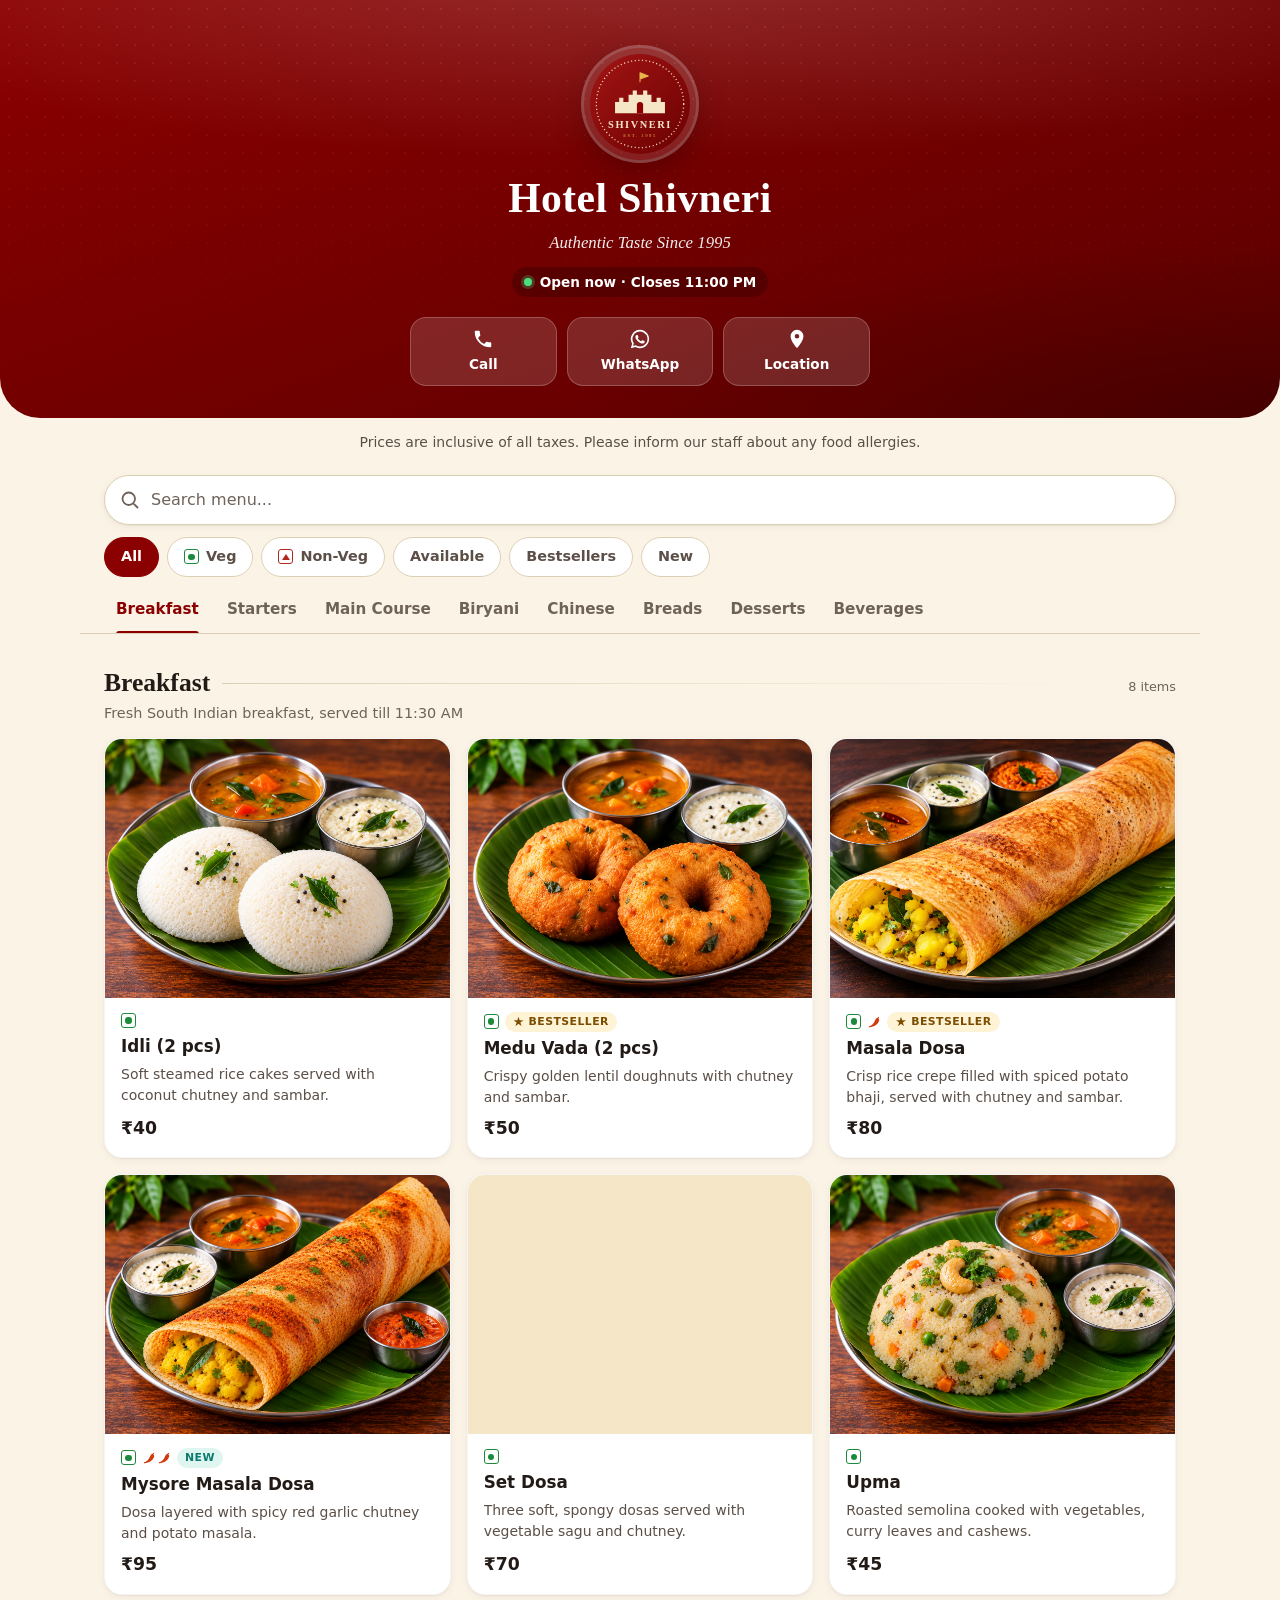
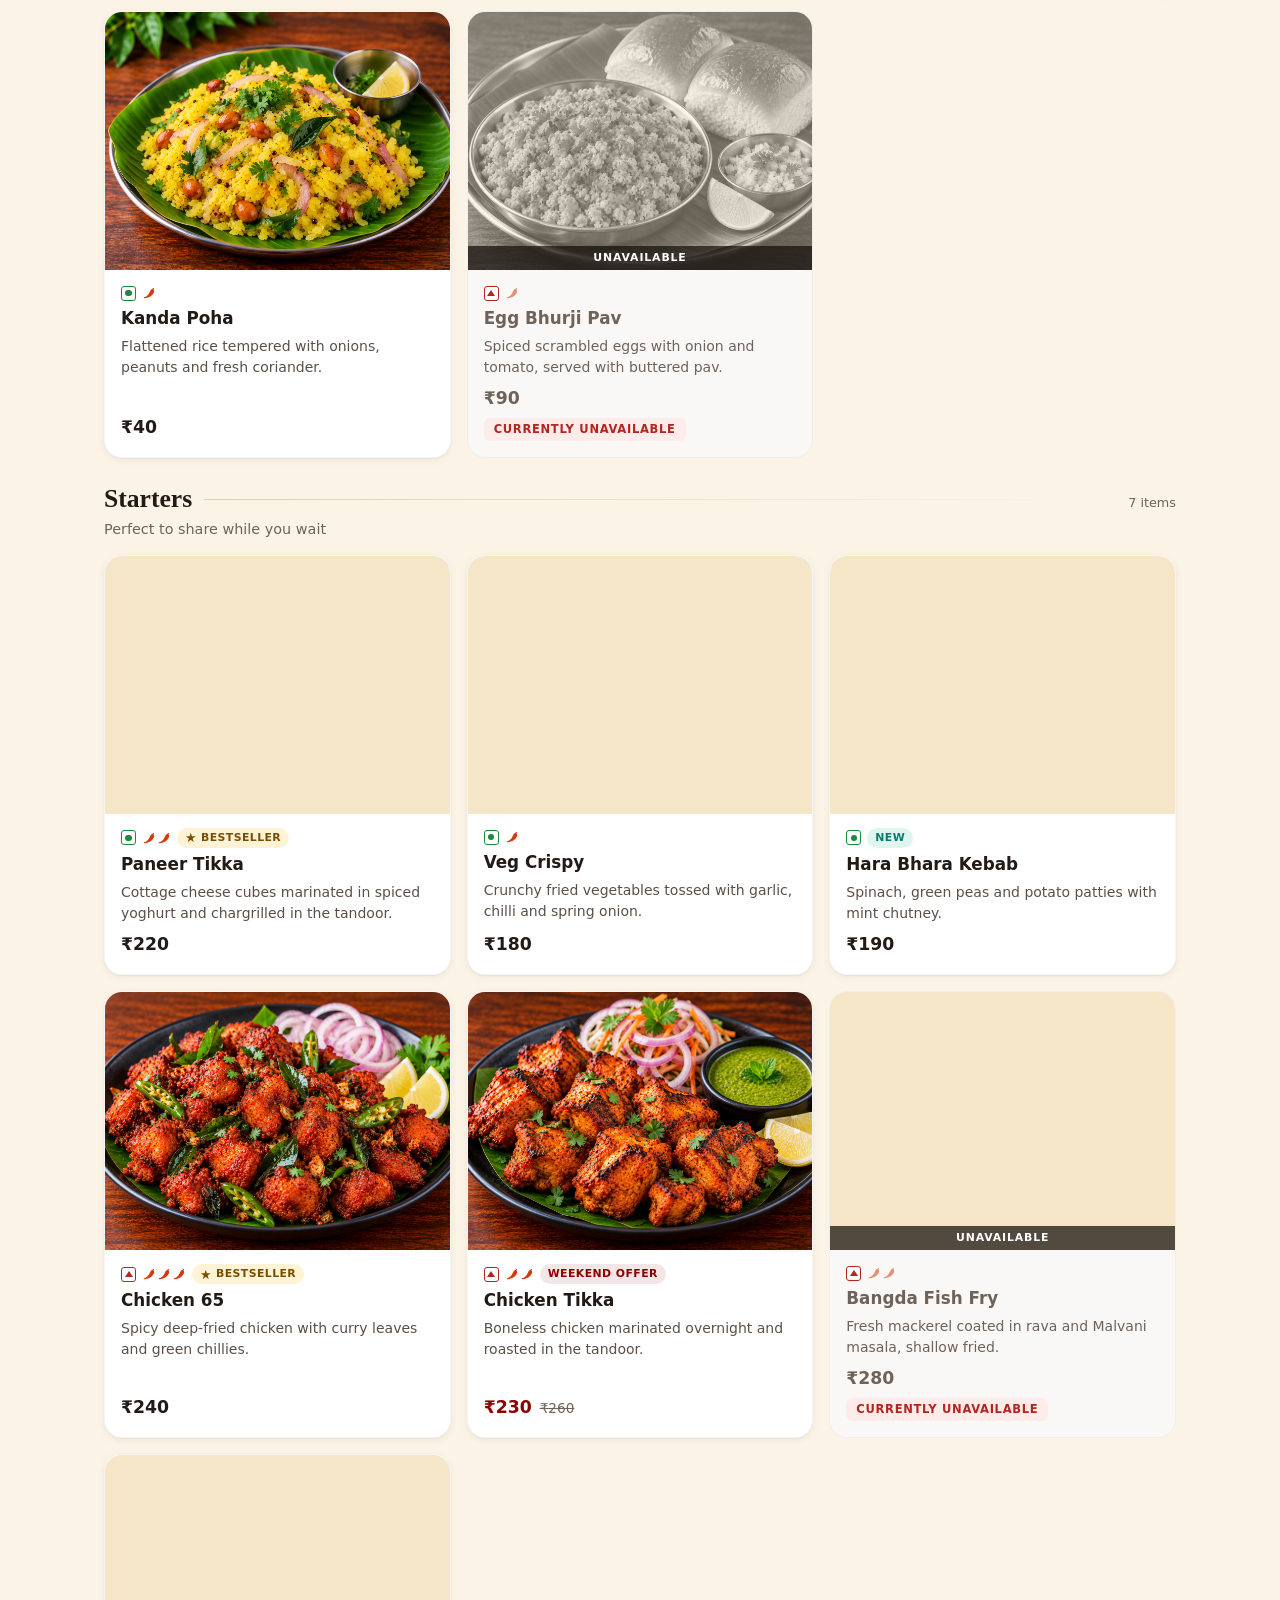
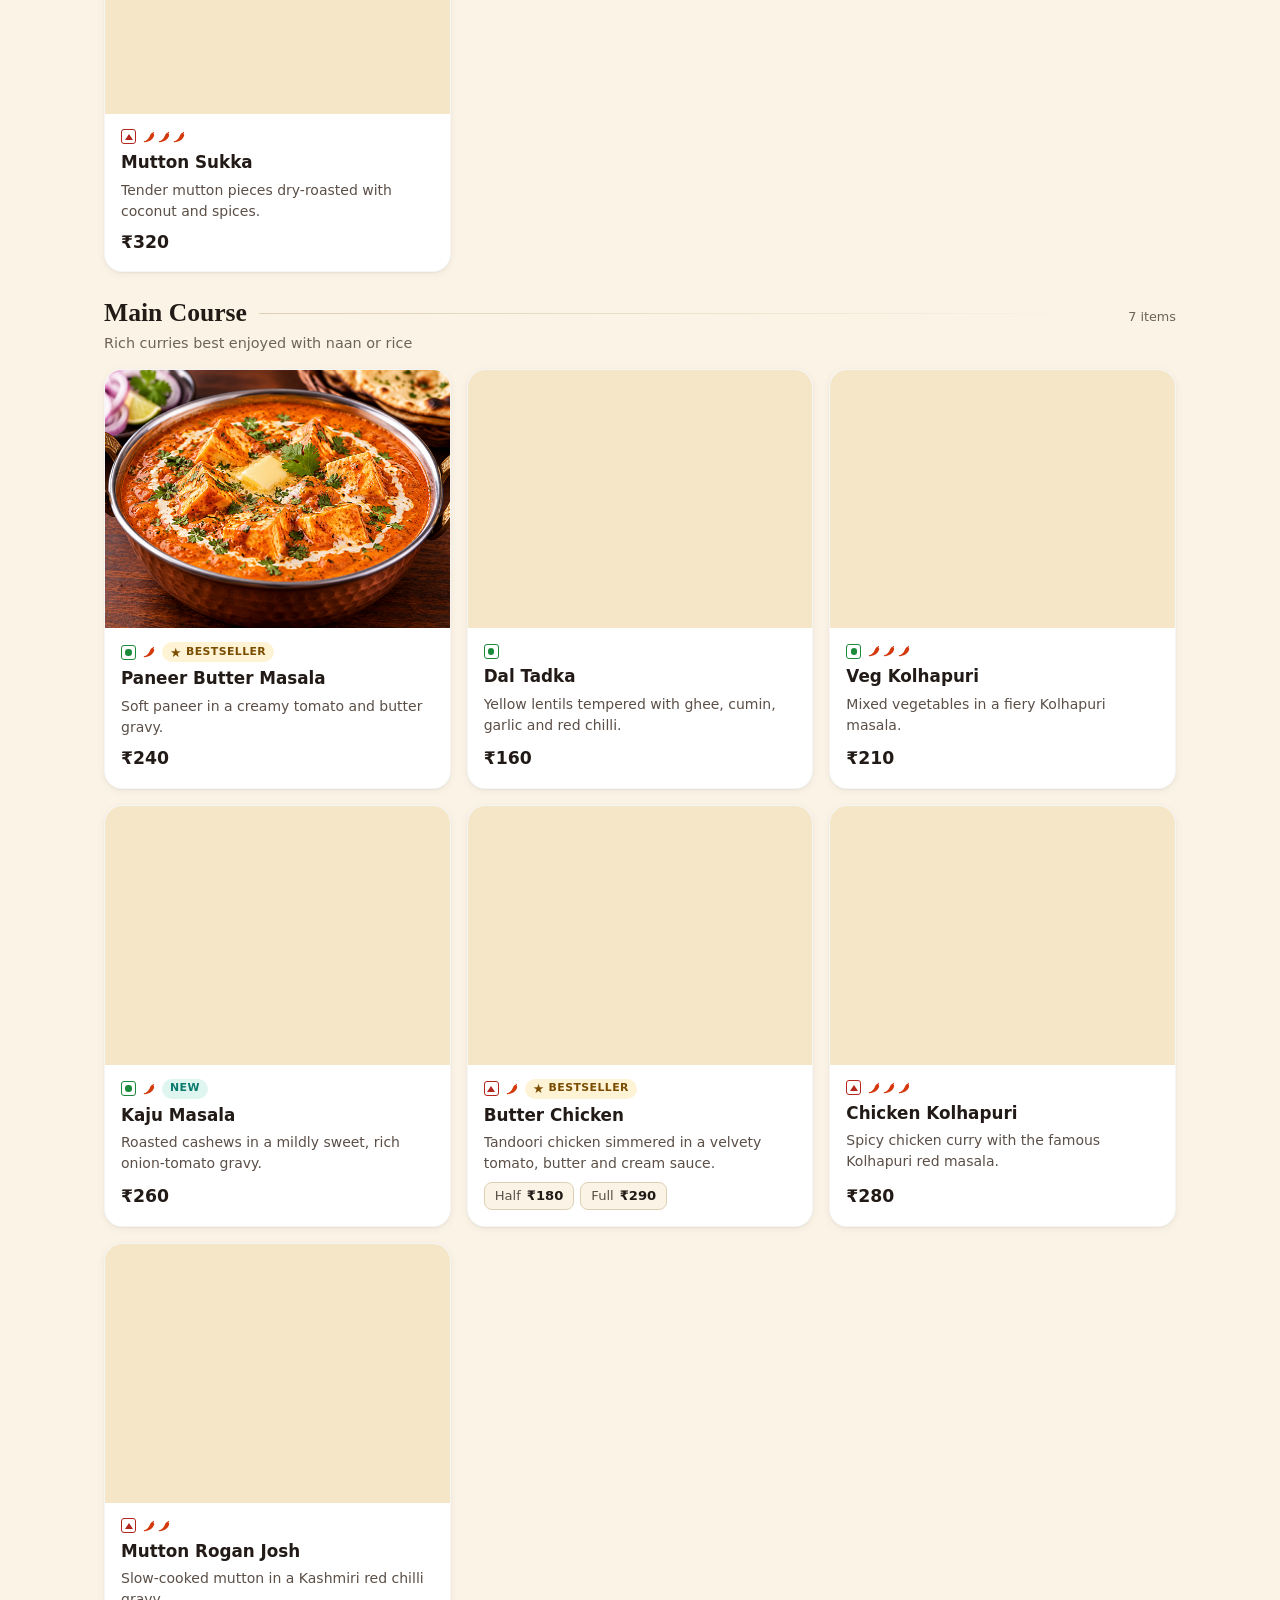
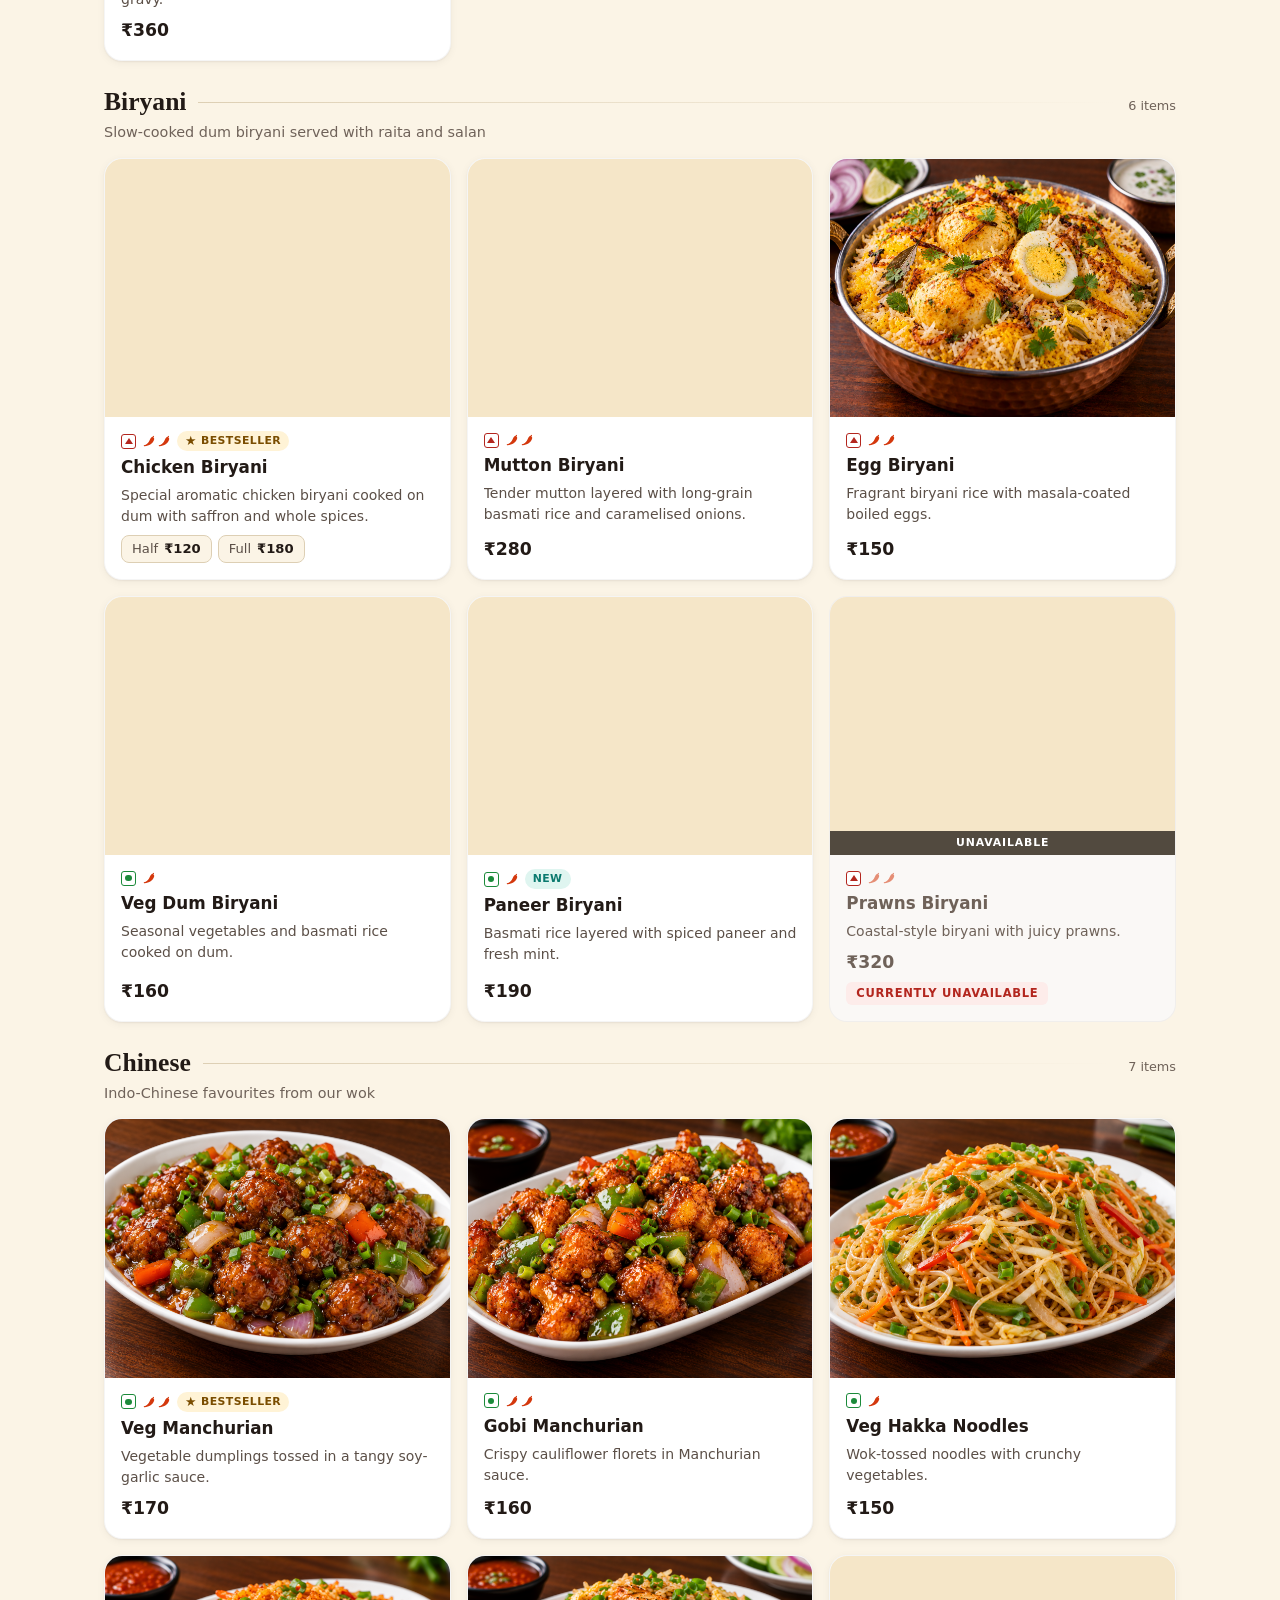
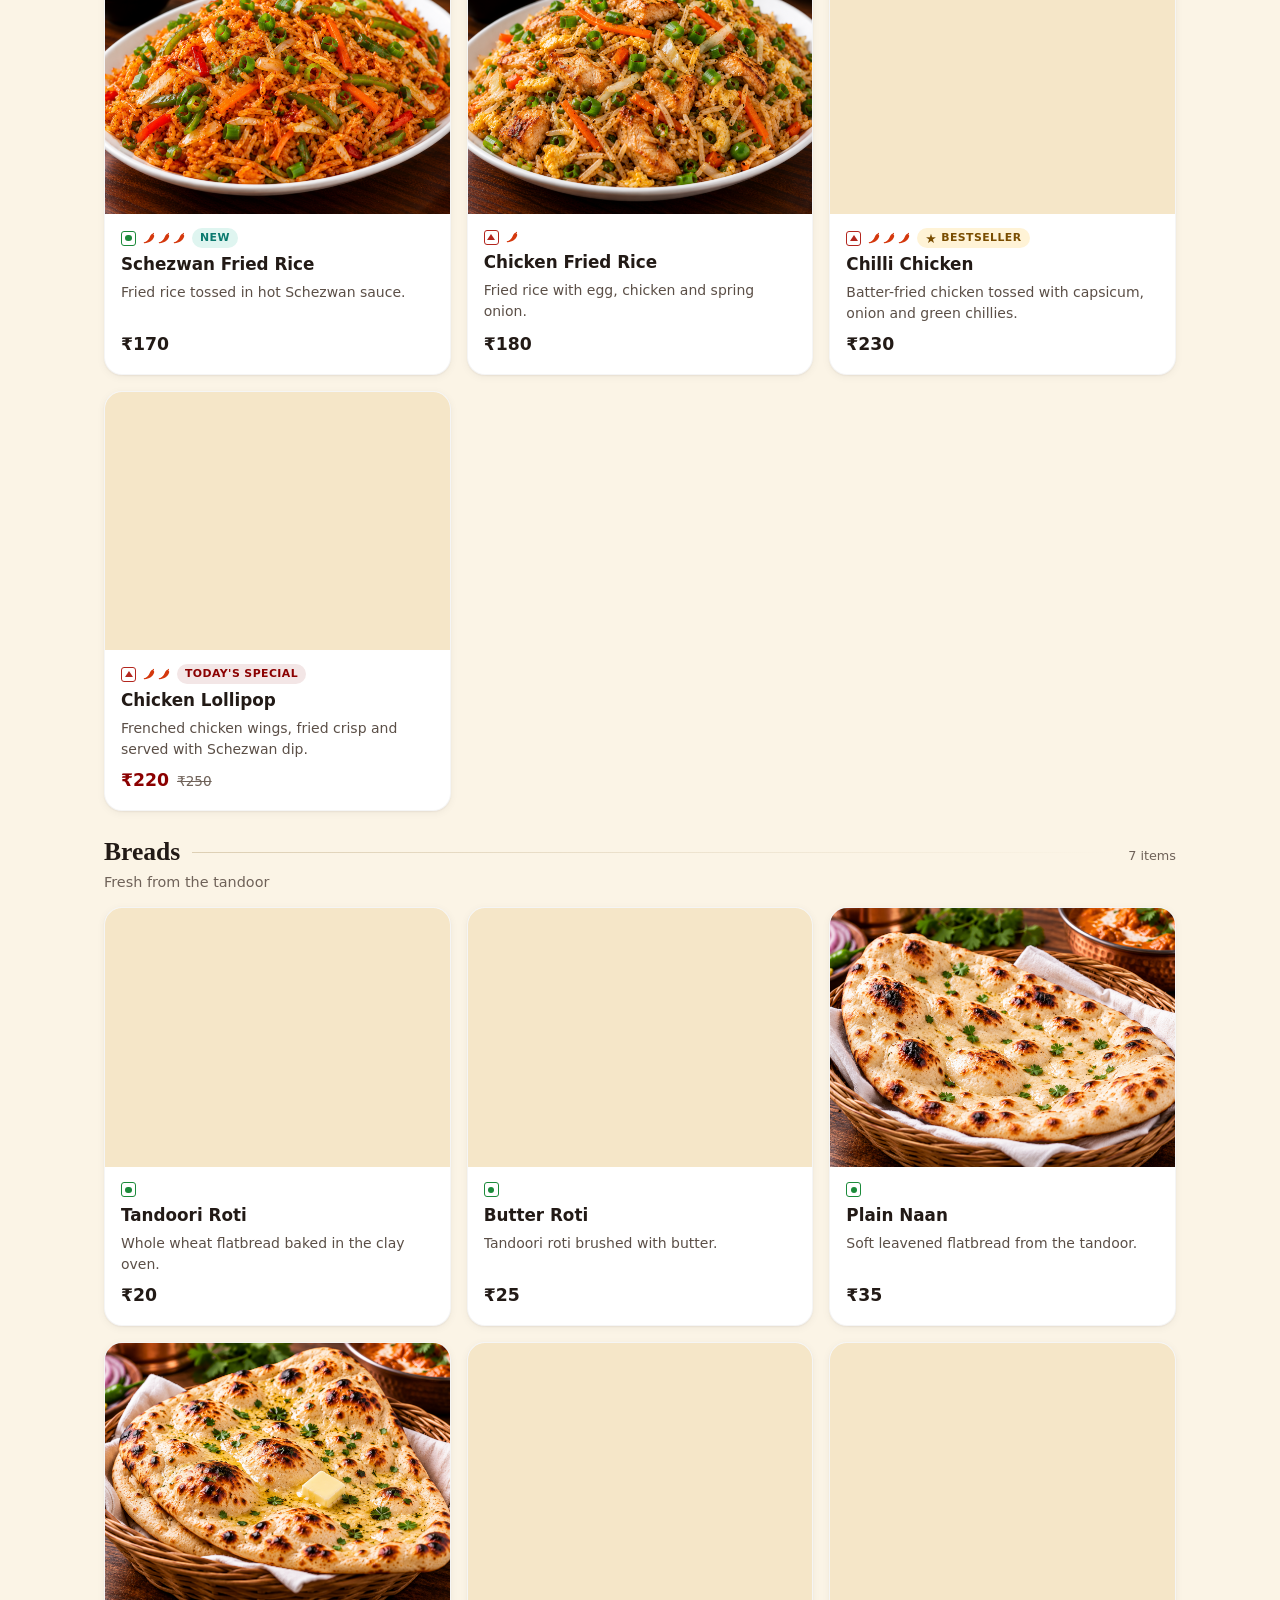
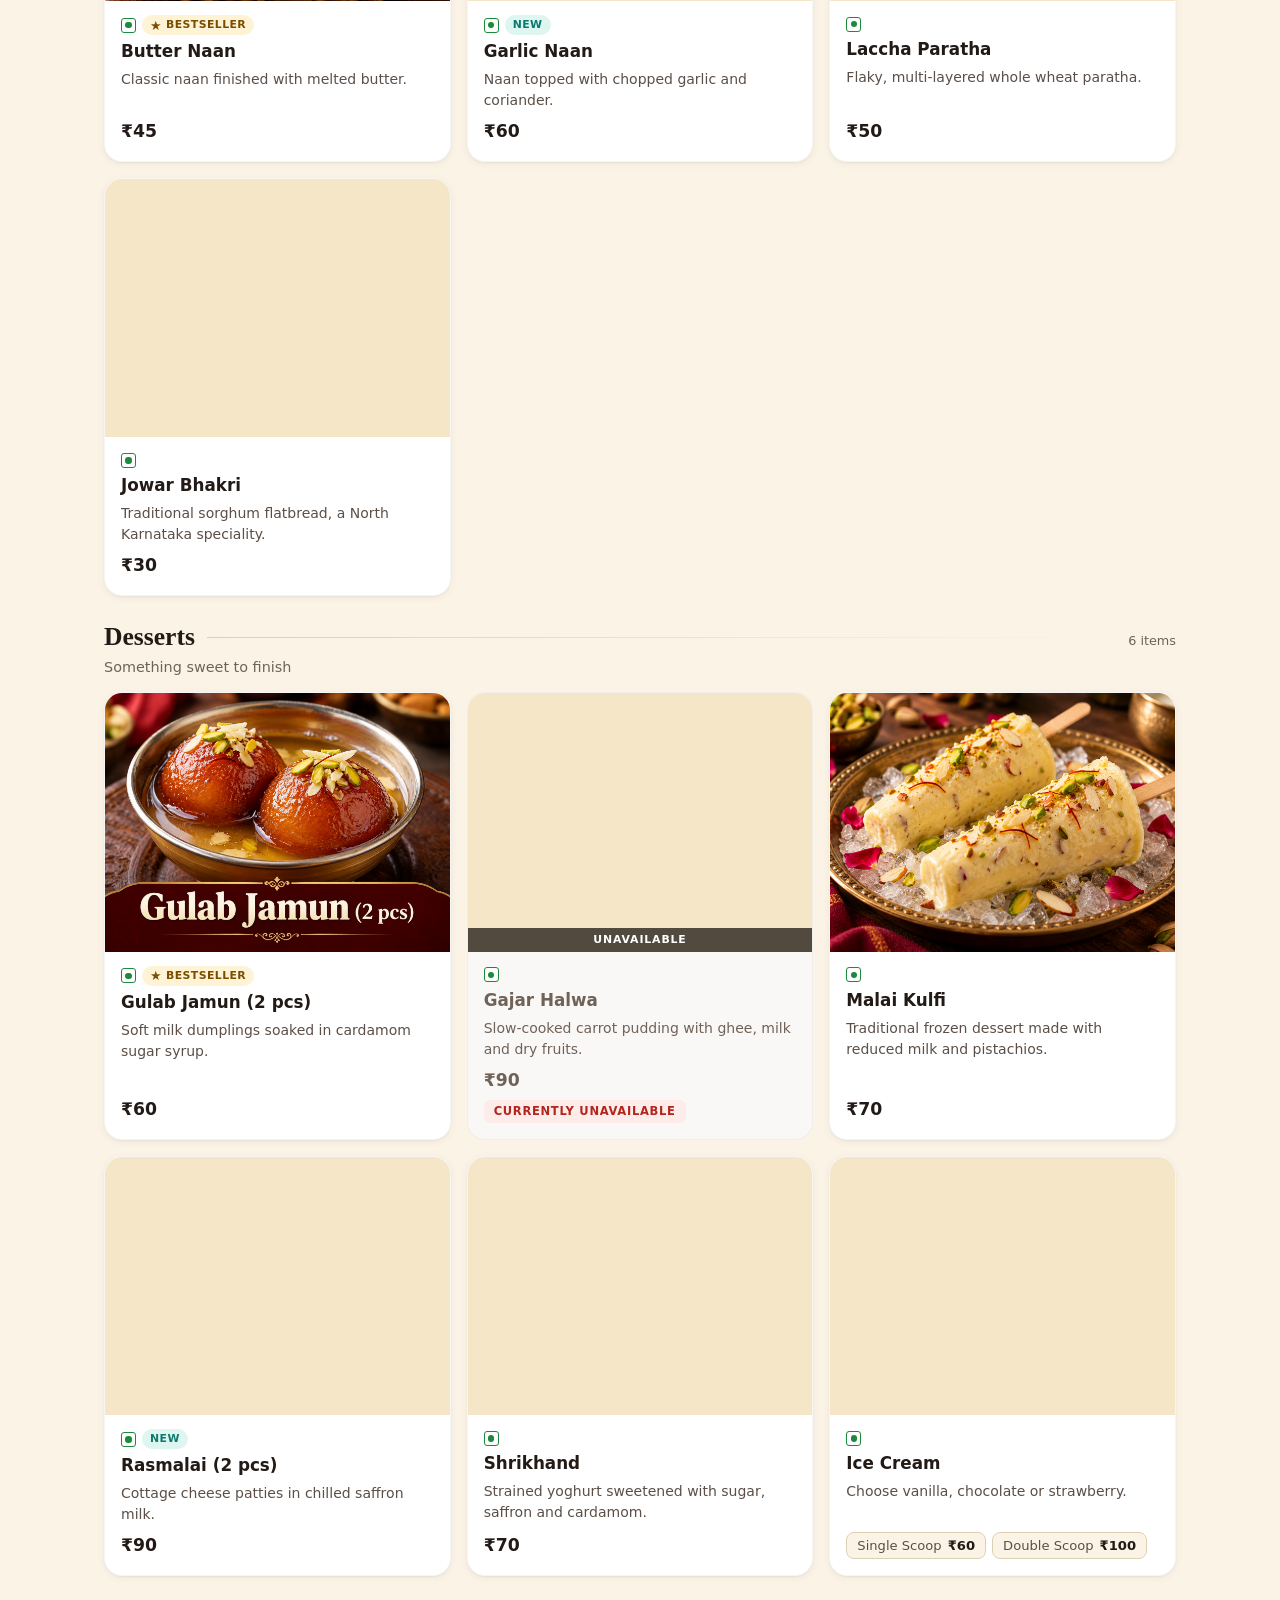
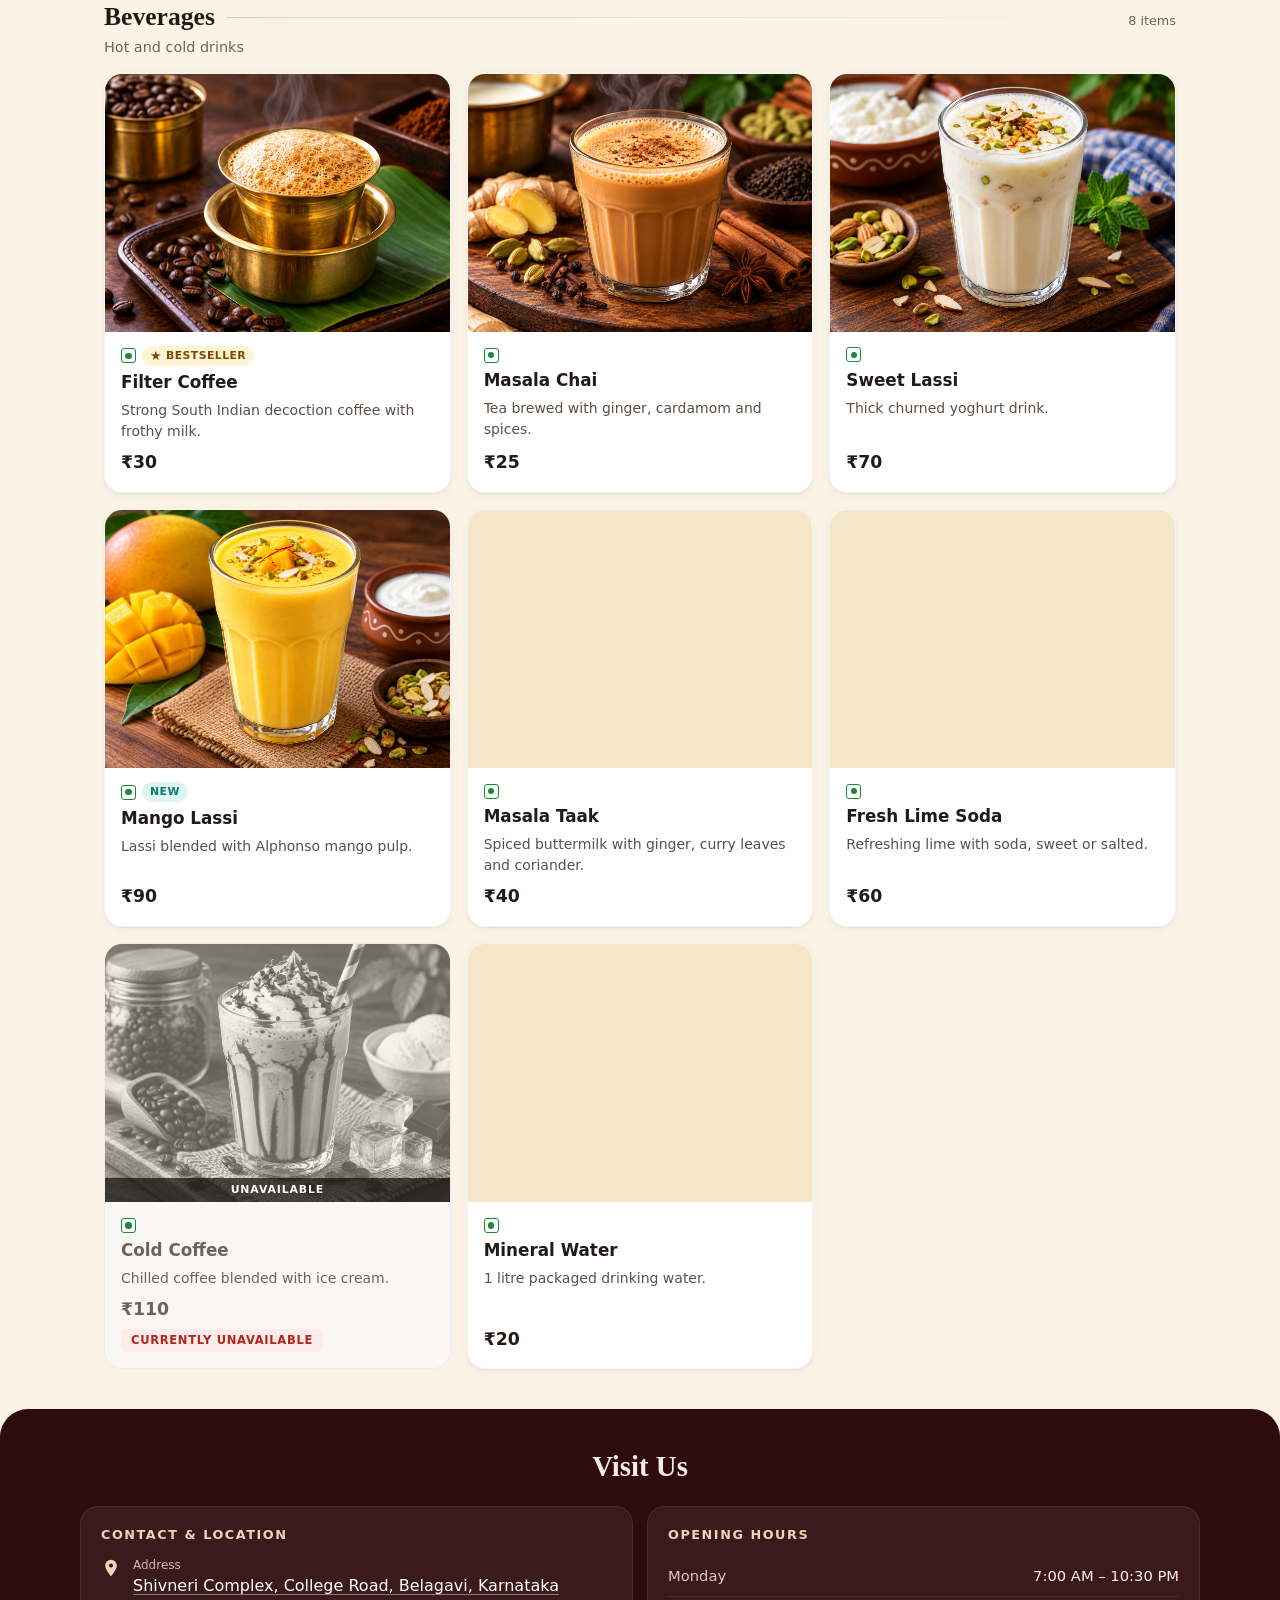
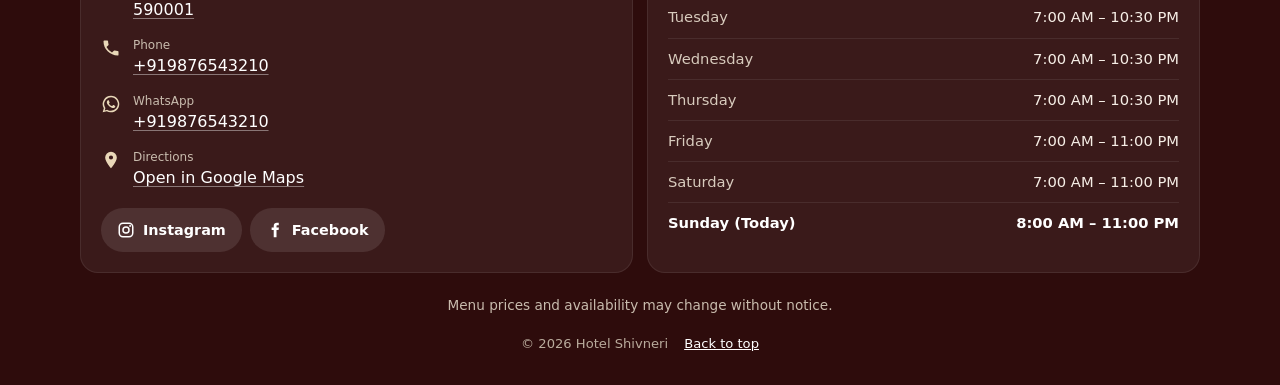
==== index.html @ 117d2385 "Implement cart and order options in index.html Added cart and order dialog sections to handle custom" ====
<!DOCTYPE html>
<html lang="en">
<head>
  <meta charset="utf-8">
  <meta name="viewport" content="width=device-width, initial-scale=1, viewport-fit=cover">

  <!--
    QR Menu template.
    You do NOT need to edit this file for a new restaurant.
    Restaurant details come from data/restaurant.json, the menu from data/menu.json.
    The generic values below are fallbacks; JavaScript replaces them at load time.
  -->
  <title>Digital Menu</title>
  <meta name="description" content="View our full digital menu with prices, photos and today's availability.">
  <meta name="theme-color" content="#8B0000">
  <meta name="format-detection" content="telephone=no">
  <link rel="canonical" href="" id="canonical-link">

  <!-- Open Graph (link previews on WhatsApp, Facebook, etc.) -->
  <meta property="og:type" content="website">
  <meta property="og:title" content="Digital Menu">
  <meta property="og:description" content="View our full digital menu with prices, photos and today's availability.">
  <meta property="og:image" content="assets/logo/logo.svg">
  <meta property="og:url" content="">
  <meta name="twitter:card" content="summary">

  <link rel="icon" href="assets/icons/favicon.svg" type="image/svg+xml" id="favicon">
  <link rel="apple-touch-icon" href="assets/icons/favicon.svg">
  <link rel="stylesheet" href="css/style.css">

  <script defer src="js/menu.js"></script>
  <script defer src="js/ui.js"></script>
  <script defer src="js/app.js"></script>
  <script defer src="js/cart.js"></script>
</head>
<body class="is-loading">
  <a class="skip-link" href="#menu">Skip to menu</a>

  <!-- Inline icon sprite: no extra network requests -->
  <svg width="0" height="0" style="position:absolute" aria-hidden="true" focusable="false">
    <symbol id="i-phone" viewBox="0 0 24 24"><path fill="currentColor" d="M6.6 10.8a15.1 15.1 0 0 0 6.6 6.6l2.2-2.2a1 1 0 0 1 1-.25 11.4 11.4 0 0 0 3.6.57 1 1 0 0 1 1 1V20a1 1 0 0 1-1 1A17 17 0 0 1 3 4a1 1 0 0 1 1-1h3.5a1 1 0 0 1 1 1c0 1.25.2 2.45.57 3.57a1 1 0 0 1-.25 1z"/></symbol>
    <symbol id="i-whatsapp" viewBox="0 0 24 24"><path fill="currentColor" d="M12 2a10 10 0 0 0-8.6 15.1L2 22l5-1.3A10 10 0 1 0 12 2zm0 18.2a8.2 8.2 0 0 1-4.2-1.15l-.3-.18-3 .78.8-2.9-.2-.3A8.2 8.2 0 1 1 12 20.2zm4.5-6.1c-.25-.12-1.47-.72-1.7-.8s-.39-.13-.56.12-.64.8-.78.97-.29.19-.54.06a6.7 6.7 0 0 1-3.3-2.9c-.25-.43.25-.4.71-1.33a.45.45 0 0 0-.02-.42c-.06-.12-.56-1.35-.77-1.85s-.4-.42-.56-.43h-.48a.92.92 0 0 0-.67.31 2.8 2.8 0 0 0-.87 2.08 4.9 4.9 0 0 0 1.02 2.58 11.1 11.1 0 0 0 4.27 3.77c1.58.68 2.2.74 3 .62a2.55 2.55 0 0 0 1.68-1.18 2.07 2.07 0 0 0 .14-1.18c-.06-.1-.23-.17-.48-.29z"/></symbol>
    <symbol id="i-pin" viewBox="0 0 24 24"><path fill="currentColor" d="M12 2a7 7 0 0 0-7 7c0 5.25 7 13 7 13s7-7.75 7-13a7 7 0 0 0-7-7zm0 9.5A2.5 2.5 0 1 1 12 6.5a2.5 2.5 0 0 1 0 5z"/></symbol>
    <symbol id="i-search" viewBox="0 0 24 24"><path fill="none" stroke="currentColor" stroke-width="2.2" stroke-linecap="round" d="M10.5 18a7.5 7.5 0 1 1 0-15 7.5 7.5 0 0 1 0 15zM16 16l5 5"/></symbol>
    <symbol id="i-close" viewBox="0 0 24 24"><path fill="none" stroke="currentColor" stroke-width="2.4" stroke-linecap="round" d="M6 6l12 12M18 6L6 18"/></symbol>
    <symbol id="i-clock" viewBox="0 0 24 24"><circle cx="12" cy="12" r="9" fill="none" stroke="currentColor" stroke-width="2"/><path fill="none" stroke="currentColor" stroke-width="2" stroke-linecap="round" d="M12 7v5l3 2"/></symbol>
    <symbol id="i-instagram" viewBox="0 0 24 24"><rect x="3" y="3" width="18" height="18" rx="5" fill="none" stroke="currentColor" stroke-width="2"/><circle cx="12" cy="12" r="4" fill="none" stroke="currentColor" stroke-width="2"/><circle cx="17.5" cy="6.5" r="1.3" fill="currentColor"/></symbol>
    <symbol id="i-facebook" viewBox="0 0 24 24"><path fill="currentColor" d="M14 8.5V6.8c0-.8.2-1.3 1.4-1.3H17V2.3c-.3 0-1.3-.1-2.5-.1-2.5 0-4.2 1.5-4.2 4.3v2H7.5V12h2.8v9.8H14V12h2.8l.4-3.5H14z"/></symbol>
    <symbol id="i-globe" viewBox="0 0 24 24"><circle cx="12" cy="12" r="9" fill="none" stroke="currentColor" stroke-width="2"/><path fill="none" stroke="currentColor" stroke-width="2" d="M3 12h18M12 3c2.5 2.6 3.8 5.6 3.8 9S14.5 18.4 12 21c-2.5-2.6-3.8-5.6-3.8-9S9.5 5.6 12 3z"/></symbol>
    <symbol id="i-mail" viewBox="0 0 24 24"><rect x="3" y="5" width="18" height="14" rx="2" fill="none" stroke="currentColor" stroke-width="2"/><path fill="none" stroke="currentColor" stroke-width="2" d="M3.5 6l8.5 7 8.5-7"/></symbol>
    <symbol id="i-chili" viewBox="0 0 24 24"><path fill="currentColor" d="M17.6 5.3c.6-1.4 1.6-2.2 2.9-2.3l.2 1.5c-.6.1-1.1.4-1.4 1.1 1.4.9 2 2.6 1.4 4.4C19 15.6 12.4 21 4.3 21c-1 0-1.6-1.1-1-1.9 4.5-.3 8-4.1 10-8.8.9-2.2 2.4-4.6 4.3-5z"/></symbol>
    <symbol id="i-arrow-up" viewBox="0 0 24 24"><path fill="none" stroke="currentColor" stroke-width="2.4" stroke-linecap="round" stroke-linejoin="round" d="M12 19V5M5 12l7-7 7 7"/></symbol>
    <symbol id="i-plate" viewBox="0 0 24 24"><circle cx="12" cy="12" r="9" fill="none" stroke="currentColor" stroke-width="1.6"/><circle cx="12" cy="12" r="5.5" fill="none" stroke="currentColor" stroke-width="1.2"/></symbol>
  </svg>

  <!-- ============ HEADER ============ -->
  <header class="hero" id="top">
    <div class="hero__inner">
      <img class="hero__logo" id="restaurant-logo" src="" alt="" width="96" height="96" hidden>
      <h1 class="hero__name" id="restaurant-name">Our Menu</h1>
      <p class="hero__tagline" id="restaurant-tagline" hidden></p>
      <p class="hero__status" id="open-status" hidden></p>

      <nav class="hero__actions" id="contact-actions" aria-label="Contact the restaurant"></nav>
    </div>
  </header>

  <main id="menu" tabindex="-1">
  <p class="notice" id="restaurant-notice" role="note" hidden></p>

  <!-- ============ STICKY TOOLBAR: search, filters, categories ============ -->
  <div class="toolbar" id="toolbar">
    <div class="toolbar__inner">
      <div class="search">
        <label for="search-input" class="visually-hidden">Search menu</label>
        <svg class="search__icon" aria-hidden="true"><use href="#i-search"/></svg>
        <input type="search" id="search-input" class="search__input" placeholder="Search menu..." autocomplete="off" enterkeyhint="search">
        <button type="button" class="search__clear" id="search-clear" aria-label="Clear search" hidden>
          <svg aria-hidden="true"><use href="#i-close"/></svg>
        </button>
      </div>

      <div class="filters" id="filters" role="group" aria-label="Filter menu">
        <button type="button" class="chip is-active" data-filter="all" aria-pressed="true">All</button>
        <button type="button" class="chip" data-filter="veg" aria-pressed="false"><span class="diet diet--veg diet--sm" aria-hidden="true"></span>Veg</button>
        <button type="button" class="chip" data-filter="nonveg" aria-pressed="false"><span class="diet diet--nonveg diet--sm" aria-hidden="true"></span>Non-Veg</button>
        <button type="button" class="chip" data-filter="available" aria-pressed="false">Available</button>
        <button type="button" class="chip" data-filter="bestseller" aria-pressed="false">Bestsellers</button>
        <button type="button" class="chip" data-filter="new" aria-pressed="false">New</button>
      </div>
    </div>

    <nav class="catnav" id="category-nav" aria-label="Menu categories">
      <ul class="catnav__list" id="category-nav-list"></ul>
    </nav>
  </div>

  <!-- ============ MENU ============ -->
  <div class="menu" id="menu-content">
    <p class="visually-hidden" id="results-status" role="status" aria-live="polite"></p>

    <div class="loader" id="loader" aria-hidden="true">
      <div class="skeleton"></div><div class="skeleton"></div><div class="skeleton"></div>
    </div>

    <div id="menu-sections"></div>

    <div class="empty" id="empty-state" hidden>
      <svg class="empty__icon" aria-hidden="true"><use href="#i-plate"/></svg>
      <h2 class="empty__title">No dishes found</h2>
      <p class="empty__text" id="empty-text">Try a different search or filter.</p>
      <button type="button" class="btn btn--primary" id="reset-filters">Show full menu</button>
    </div>

    <div class="error" id="error-state" role="alert" hidden>
      <h2 class="error__title">Menu could not be loaded</h2>
      <p class="error__text" id="error-text"></p>
    </div>
  </div>
  </main>

  <!-- ============ CART / ORDER OPTIONS ============ -->
  <aside class="cart-dock" id="cart-dock" hidden aria-live="polite">
    <div class="cart-dock__summary"><strong id="cart-count">0 items</strong><span id="cart-total">₹0</span></div>
    <button type="button" class="btn btn--primary cart-dock__button" id="open-cart">View Cart</button>
  </aside>

  <dialog class="order-dialog" id="order-dialog" aria-labelledby="order-title">
    <div class="order-dialog__panel">
      <button type="button" class="order-dialog__close" id="order-close" aria-label="Close order">×</button>
      <h2 id="order-title">Your Order</h2>
      <p class="order-intro">Check your items, then choose how to place your order.</p>
      <div id="cart-items" class="cart-items"></div>
      <div class="cart-total-line"><strong>Total</strong><strong id="cart-grand-total">₹0</strong></div>
      <div class="customer-fields">
        <label>Your name (optional)<input id="customer-name" type="text" maxlength="80" autocomplete="name" placeholder="Enter your name"></label>
        <label>Table number (optional)<input id="customer-table" type="text" maxlength="20" placeholder="e.g. 5"></label>
        <label>Special instructions (optional)<textarea id="customer-notes" rows="2" maxlength="300" placeholder="Less spicy, no onion..."></textarea></label>
      </div>
      <div class="order-options">
        <button type="button" class="btn btn--primary" id="show-staff-order">Show Order to Staff</button>
        <button type="button" class="btn btn--whatsapp" id="send-whatsapp-order">Order via WhatsApp</button>
      </div>
      <p class="order-smallprint">No online payment. WhatsApp orders are sent only after you press Send in WhatsApp.</p>
    </div>
  </dialog>

  <dialog class="staff-dialog" id="staff-dialog" aria-labelledby="staff-title">
    <div class="staff-dialog__panel">
      <button type="button" class="order-dialog__close" id="staff-close" aria-label="Close staff order">×</button>
      <p class="staff-kicker">PLEASE SHOW THIS SCREEN TO STAFF</p>
      <h2 id="staff-title">Your Order</h2>
      <div id="staff-order-content"></div>
      <button type="button" class="btn btn--primary staff-done" id="staff-done">Done</button>
    </div>
  </dialog>

  <!-- ============ FOOTER / RESTAURANT INFO ============ -->
  <footer class="info" id="info" aria-labelledby="info-title">
    <div class="info__inner">
      <h2 class="info__title" id="info-title">Visit Us</h2>
      <div class="info__grid">
        <section class="info__card" id="info-contact" aria-labelledby="info-contact-title">
          <h3 id="info-contact-title">Contact &amp; Location</h3>
          <ul class="info__list" id="info-contact-list"></ul>
          <div class="info__social" id="info-social"></div>
        </section>
        <section class="info__card" id="info-hours" aria-labelledby="info-hours-title" hidden>
          <h3 id="info-hours-title">Opening Hours</h3>
          <table class="hours"><tbody id="hours-body"></tbody></table>
        </section>
      </div>
      <p class="info__note" id="footer-note" hidden></p>
      <p class="info__copy"><span id="footer-copy"></span> <a href="#top" class="info__top">Back to top</a></p>
    </div>
  </footer>

  <button type="button" class="to-top" id="to-top" aria-label="Back to top" hidden>
    <svg aria-hidden="true"><use href="#i-arrow-up"/></svg>
  </button>

  <!-- ============ FOOD DETAIL MODAL ============ -->
  <dialog class="modal" id="item-modal" aria-labelledby="modal-title">
    <div class="modal__panel">
      <button type="button" class="modal__close" id="modal-close" aria-label="Close dish details">
        <svg aria-hidden="true"><use href="#i-close"/></svg>
      </button>
      <div class="modal__media" id="modal-media"></div>
      <div class="modal__body">
        <div class="modal__meta" id="modal-meta"></div>
        <h2 class="modal__title" id="modal-title"></h2>
        <p class="modal__category" id="modal-category"></p>
        <p class="modal__desc" id="modal-desc"></p>
        <div class="modal__price" id="modal-price"></div>
        <p class="modal__availability" id="modal-availability"></p>
      </div>
    </div>
  </dialog>

  <noscript>
    <p class="noscript">Please enable JavaScript to view the menu.</p>
  </noscript>
</body>
</html>
---- css/style.css ----
/* ==========================================================================
   QR Menu stylesheet
   Mobile-first. Brand colours come from data/restaurant.json ("theme") and are
   injected by js/app.js into the CSS variables below. Do not hard-code
   restaurant colours in this file.
   ========================================================================== */

:root {
  /* Brand (overridden at runtime from restaurant.json) */
  --primary: #8b0000;
  --primary-dark: #5a0000;
  --primary-ink: #8b0000;
  --primary-soft: #f3e6e6;
  --on-primary: #ffffff;
  --secondary: #f5e6c8;
  --bg: #faf3e6;
  --line: #e3d6bd;
  --accent: #c8932d;

  /* Neutrals */
  --surface: #ffffff;
  --ink: #221a16;
  --ink-2: #5b4f47;
  --ink-3: #6f6259;
  --veg: #1b8a3a;
  --nonveg: #b3261e;
  --new: #0b7a6f;
  --danger: #b3261e;
  --ok: #1b7f3b;

  /* Type */
  --font-body: system-ui, -apple-system, "Segoe UI", Roboto, "Helvetica Neue", Arial, "Noto Sans", sans-serif;
  --font-display: "Iowan Old Style", "Palatino Linotype", Palatino, "Book Antiqua", Georgia, "Noto Serif", serif;

  /* Shape & depth */
  --radius: 18px;
  --radius-sm: 12px;
  --shadow-sm: 0 1px 2px rgba(40, 20, 10, 0.06), 0 2px 8px rgba(40, 20, 10, 0.05);
  --shadow: 0 2px 6px rgba(40, 20, 10, 0.06), 0 12px 32px rgba(40, 20, 10, 0.1);
  --gutter: 16px;
  --maxw: 1120px;
  --toolbar-h: 150px;
  --ease: cubic-bezier(0.2, 0.7, 0.2, 1);
}

.font-sans { --font-display: var(--font-body); }

/* ---------- Base ---------- */

*,
*::before,
*::after { box-sizing: border-box; }

html {
  -webkit-text-size-adjust: 100%;
  text-size-adjust: 100%;
  scroll-padding-top: var(--toolbar-h);
}

body {
  margin: 0;
  font-family: var(--font-body);
  font-size: 16px;
  line-height: 1.5;
  color: var(--ink);
  background: var(--bg);
  -webkit-font-smoothing: antialiased;
  -webkit-tap-highlight-color: transparent;
  overflow-x: hidden;
}

body.modal-open { overflow: hidden; }

img { display: block; max-width: 100%; height: auto; }
button, input { font: inherit; color: inherit; }
button { cursor: pointer; }
a { color: inherit; }
h1, h2, h3 { margin: 0; line-height: 1.2; }
p { margin: 0; }
[hidden] { display: none !important; }

svg { width: 1em; height: 1em; flex-shrink: 0; }

:focus-visible {
  outline: 3px solid var(--accent);
  outline-offset: 2px;
  border-radius: 6px;
}

.visually-hidden {
  position: absolute !important;
  width: 1px; height: 1px;
  margin: -1px; padding: 0;
  overflow: hidden;
  clip: rect(0 0 0 0);
  white-space: nowrap;
  border: 0;
}

.skip-link {
  position: absolute;
  left: 12px; top: -60px;
  z-index: 100;
  padding: 10px 16px;
  border-radius: 10px;
  background: var(--ink);
  color: #fff;
  font-weight: 600;
  text-decoration: none;
  transition: top 0.2s;
}
.skip-link:focus { top: 12px; }

/* ---------- Header / hero ---------- */

.hero {
  position: relative;
  color: var(--on-primary);
  background-color: var(--primary);
  background-image:
    radial-gradient(120% 80% at 50% -10%, rgba(255, 255, 255, 0.18), transparent 60%),
    radial-gradient(80% 60% at 100% 100%, rgba(0, 0, 0, 0.25), transparent 70%),
    linear-gradient(160deg, var(--primary) 0%, var(--primary-dark) 100%);
  border-radius: 0 0 28px 28px;
  padding: calc(28px + env(safe-area-inset-top)) var(--gutter) 24px;
  text-align: center;
  overflow: hidden;
}

/* Subtle ornamental pattern */
.hero::before {
  content: "";
  position: absolute;
  inset: 0;
  opacity: 0.08;
  background-image: radial-gradient(currentColor 1px, transparent 1.4px);
  background-size: 18px 18px;
  pointer-events: none;
  -webkit-mask-image: linear-gradient(to bottom, #000, transparent 85%);
  mask-image: linear-gradient(to bottom, #000, transparent 85%);
}

.hero__inner {
  position: relative;
  max-width: 560px;
  margin: 0 auto;
  display: flex;
  flex-direction: column;
  align-items: center;
}

.hero__logo {
  width: 92px;
  height: 92px;
  object-fit: contain;
  border-radius: 50%;
  background: rgba(255, 255, 255, 0.12);
  padding: 4px;
  box-shadow: 0 0 0 3px rgba(255, 255, 255, 0.25), 0 10px 30px rgba(0, 0, 0, 0.25);
  margin-bottom: 14px;
  animation: pop 0.5s var(--ease) both;
}

.hero__name {
  font-family: var(--font-display);
  font-size: clamp(1.9rem, 7vw, 2.6rem);
  font-weight: 700;
  letter-spacing: 0.01em;
  text-wrap: balance;
}
.hero__name:focus { outline: none; }

.hero__tagline {
  margin-top: 6px;
  font-family: var(--font-display);
  font-style: italic;
  font-size: 1.05rem;
  opacity: 0.92;
}

.hero__status {
  display: inline-flex;
  align-items: center;
  gap: 8px;
  margin-top: 12px;
  padding: 5px 12px;
  border-radius: 999px;
  font-size: 0.85rem;
  font-weight: 600;
  background: rgba(0, 0, 0, 0.22);
  color: #fff;
}
.hero__status .dot {
  width: 8px; height: 8px;
  border-radius: 50%;
  background: #9aa0a6;
}
.hero__status.is-open .dot { background: #4ade80; box-shadow: 0 0 0 3px rgba(74, 222, 128, 0.25); }
.hero__status.is-closed .dot { background: #fca5a5; }

.hero__actions {
  display: flex;
  gap: 10px;
  width: 100%;
  margin-top: 20px;
}

.action {
  flex: 1 1 0;
  min-width: 0;
  display: flex;
  flex-direction: column;
  align-items: center;
  justify-content: center;
  gap: 4px;
  min-height: 64px;
  padding: 10px 6px;
  border-radius: 16px;
  background: rgba(255, 255, 255, 0.14);
  border: 1px solid rgba(255, 255, 255, 0.22);
  color: inherit;
  text-decoration: none;
  font-size: 0.85rem;
  font-weight: 600;
  transition: background 0.2s, transform 0.15s;
}
.action svg { width: 22px; height: 22px; }
.action:hover { background: rgba(255, 255, 255, 0.22); }
.action:active { transform: scale(0.97); }
.action:focus-visible { outline-color: #fff; }

/* Light primaries: use dark-on-light action buttons */
.theme-light-primary .action { background: rgba(0, 0, 0, 0.06); border-color: rgba(0, 0, 0, 0.12); }

.notice {
  max-width: var(--maxw);
  margin: 14px auto 0;
  padding: 0 var(--gutter);
  font-size: 0.875rem;
  color: var(--ink-2);
  text-align: center;
}

/* ---------- Sticky toolbar ---------- */

.toolbar {
  position: sticky;
  top: 0;
  z-index: 20;
  margin-top: 12px;
  background: var(--bg);
  transition: box-shadow 0.2s;
}
@supports ((-webkit-backdrop-filter: blur(1px)) or (backdrop-filter: blur(1px))) {
  .toolbar {
    background: color-mix(in srgb, var(--bg) 88%, transparent);
    -webkit-backdrop-filter: saturate(1.4) blur(12px);
    backdrop-filter: saturate(1.4) blur(12px);
  }
}
.toolbar.is-stuck { box-shadow: 0 6px 18px rgba(40, 20, 10, 0.08); }

.toolbar__inner {
  max-width: var(--maxw);
  margin: 0 auto;
  padding: 10px var(--gutter) 0;
}

.search { position: relative; }
.search__icon {
  position: absolute;
  left: 16px; top: 50%;
  width: 20px; height: 20px;
  transform: translateY(-50%);
  color: var(--ink-3);
  pointer-events: none;
}
.search__input {
  width: 100%;
  height: 50px;
  padding: 0 48px 0 46px;
  border: 1px solid var(--line);
  border-radius: 999px;
  background: var(--surface);
  font-size: 16px; /* prevents iOS zoom */
  box-shadow: var(--shadow-sm);
  -webkit-appearance: none;
  appearance: none;
  transition: border-color 0.2s, box-shadow 0.2s;
}
.search__input::placeholder { color: var(--ink-3); }
.search__input::-webkit-search-cancel-button { display: none; }
.search__input:focus { outline: none; border-color: var(--primary); box-shadow: 0 0 0 4px var(--primary-soft); }
.search__clear {
  position: absolute;
  right: 5px; top: 50%;
  transform: translateY(-50%);
  width: 40px; height: 40px;
  display: grid;
  place-items: center;
  border: 0;
  border-radius: 50%;
  background: transparent;
  color: var(--ink-2);
}
.search__clear:hover { background: var(--secondary); }
.search__clear svg { width: 18px; height: 18px; }

/* Horizontal scrollers (filters + categories) */
.filters,
.catnav__list {
  display: flex;
  gap: 8px;
  overflow-x: auto;
  overscroll-behavior-x: contain;
  scrollbar-width: none;
  -webkit-overflow-scrolling: touch;
}
.filters::-webkit-scrollbar,
.catnav__list::-webkit-scrollbar { display: none; }

.filters {
  margin: 10px calc(var(--gutter) * -1) 0;
  padding: 2px var(--gutter) 4px;
}

.chip {
  flex: 0 0 auto;
  display: inline-flex;
  align-items: center;
  gap: 7px;
  min-height: 40px;
  padding: 0 16px;
  border: 1px solid var(--line);
  border-radius: 999px;
  background: var(--surface);
  color: var(--ink-2);
  font-size: 0.9rem;
  font-weight: 600;
  white-space: nowrap;
  transition: background 0.2s, color 0.2s, border-color 0.2s;
}
.chip:hover { border-color: var(--primary); }
.chip.is-active {
  background: var(--primary);
  border-color: var(--primary);
  color: var(--on-primary);
}
.chip.is-active .diet { background: #fff; }

.catnav {
  max-width: var(--maxw);
  margin: 0 auto;
  border-bottom: 1px solid var(--line);
}
.catnav__list {
  list-style: none;
  margin: 0;
  padding: 6px var(--gutter) 0;
  gap: 4px;
  scroll-behavior: smooth;
}
.catnav__list li { flex: 0 0 auto; }
.catnav__link {
  position: relative;
  display: flex;
  align-items: center;
  min-height: 46px;
  padding: 0 12px;
  font-weight: 600;
  font-size: 0.95rem;
  color: var(--ink-3);
  text-decoration: none;
  white-space: nowrap;
  transition: color 0.2s;
}
.catnav__link::after {
  content: "";
  position: absolute;
  left: 12px; right: 12px; bottom: -1px;
  height: 3px;
  border-radius: 3px 3px 0 0;
  background: var(--primary);
  transform: scaleX(0);
  transition: transform 0.25s var(--ease);
}
.catnav__link:hover { color: var(--ink); }
.catnav__link.is-active { color: var(--primary-ink); }
.catnav__link.is-active::after { transform: scaleX(1); }

/* ---------- Menu ---------- */

.menu {
  max-width: var(--maxw);
  margin: 0 auto;
  padding: 8px var(--gutter) 40px;
  min-height: 50vh;
}
#menu:focus { outline: none; }

.category { padding-top: 26px; }

.category__head {
  display: flex;
  align-items: baseline;
  gap: 12px;
}
.category__title {
  font-family: var(--font-display);
  font-size: 1.6rem;
  font-weight: 700;
  color: var(--ink);
}
.category__title:focus { outline: none; }
.category__head::after {
  content: "";
  flex: 1;
  height: 1px;
  background: linear-gradient(to right, var(--line), transparent);
  align-self: center;
}
.category__count {
  order: 3;
  font-size: 0.8rem;
  color: var(--ink-3);
  white-space: nowrap;
}
.category__desc {
  margin-top: 4px;
  font-size: 0.9rem;
  color: var(--ink-3);
}

.grid {
  display: grid;
  gap: 12px;
  margin-top: 14px;
}

/* ---------- Food card ---------- */

.card {
  position: relative;
  display: flex;
  gap: 14px;
  padding: 14px;
  background: var(--surface);
  border: 1px solid rgba(0, 0, 0, 0.04);
  border-radius: var(--radius);
  box-shadow: var(--shadow-sm);
  transition: transform 0.2s var(--ease), box-shadow 0.2s var(--ease);
  animation: rise 0.4s var(--ease) both;
}
@media (hover: hover) {
  .card:hover { transform: translateY(-2px); box-shadow: var(--shadow); }
}
.card:active { transform: scale(0.99); }

.card__body {
  flex: 1;
  min-width: 0;
  display: flex;
  flex-direction: column;
  gap: 6px;
}

.card__top {
  display: flex;
  flex-wrap: wrap;
  align-items: center;
  gap: 6px;
  min-height: 18px;
}

.card__title {
  font-size: 1.05rem;
  font-weight: 700;
  color: var(--ink);
  line-height: 1.3;
}

/* The whole card is clickable through this button (stretched link pattern). */
.card__open {
  all: unset;
  cursor: pointer;
}
.card__open::after {
  content: "";
  position: absolute;
  inset: 0;
  z-index: 1;
  border-radius: var(--radius);
}
.card__open:focus-visible::after {
  outline: 3px solid var(--accent);
  outline-offset: 2px;
}

.card__desc {
  font-size: 0.875rem;
  color: var(--ink-2);
  display: -webkit-box;
  -webkit-line-clamp: 2;
  line-clamp: 2;
  -webkit-box-orient: vertical;
  overflow: hidden;
}

.card__price { margin-top: auto; padding-top: 2px; }

.card__media {
  position: relative;
  flex: 0 0 112px;
  width: 112px;
  height: 112px;
  border-radius: var(--radius-sm);
  overflow: hidden;
  background: var(--secondary);
  align-self: center;
}
.card__media img,
.card__media .ph {
  width: 100%;
  height: 100%;
  object-fit: cover;
}

.card__status {
  display: inline-flex;
  align-self: flex-start;
  padding: 3px 10px;
  border-radius: 6px;
  background: #fdecea;
  color: var(--danger);
  font-size: 0.72rem;
  font-weight: 800;
  letter-spacing: 0.06em;
  text-transform: uppercase;
}

.card__soldout {
  position: absolute;
  inset: auto 0 0 0;
  padding: 4px;
  background: rgba(20, 14, 12, 0.72);
  color: #fff;
  font-size: 0.68rem;
  font-weight: 700;
  letter-spacing: 0.08em;
  text-transform: uppercase;
  text-align: center;
}

/* Unavailable: still listed, visibly disabled */
.card.is-unavailable { background: #faf8f6; box-shadow: none; }
.card.is-unavailable .card__title,
.card.is-unavailable .card__desc,
.card.is-unavailable .price { color: var(--ink-3); }
.card.is-unavailable .card__media img { filter: grayscale(1); opacity: 0.6; }
.card.is-unavailable .badge,
.card.is-unavailable .spice { opacity: 0.55; }

/* Image placeholder (no photo or broken photo) */
.ph {
  display: grid;
  place-items: center;
  width: 100%;
  height: 100%;
  background:
    radial-gradient(circle at 30% 25%, rgba(255, 255, 255, 0.6), transparent 60%),
    var(--secondary);
  color: var(--primary-ink);
  font-family: var(--font-display);
  font-size: 2.4rem;
  font-weight: 700;
}

/* ---------- Diet marks, badges, spice, price ---------- */

.diet {
  position: relative;
  display: inline-block;
  width: 18px;
  height: 18px;
  border: 2px solid currentColor;
  border-radius: 4px;
  background: #fff;
  flex-shrink: 0;
}
.diet--sm { width: 15px; height: 15px; border-width: 1.5px; border-radius: 3px; }
.diet::after {
  content: "";
  position: absolute;
  inset: 0;
  margin: auto;
}
.diet--veg { color: var(--veg); }
.diet--veg::after { width: 50%; height: 50%; border-radius: 50%; background: currentColor; }
.diet--nonveg { color: var(--nonveg); }
.diet--nonveg::after {
  width: 0; height: 0;
  border-left: 4.5px solid transparent;
  border-right: 4.5px solid transparent;
  border-bottom: 8px solid currentColor;
}
.diet--sm.diet--nonveg::after { border-left-width: 4px; border-right-width: 4px; border-bottom-width: 6.5px; }

.badge {
  display: inline-flex;
  align-items: center;
  height: 20px;
  padding: 0 8px;
  border-radius: 999px;
  font-size: 0.68rem;
  font-weight: 800;
  letter-spacing: 0.04em;
  text-transform: uppercase;
  white-space: nowrap;
}
.badge--best { background: #fff3d6; color: #7a4d00; }
.badge--best::before { content: "★"; margin-right: 4px; font-size: 0.8rem; }
.badge--new { background: #dff5f0; color: var(--new); }
.badge--offer { background: var(--primary-soft); color: var(--primary-ink); }

.spice { display: inline-flex; gap: 1px; color: #d4380d; }
.spice svg { width: 14px; height: 14px; }

.price {
  font-size: 1.08rem;
  font-weight: 800;
  color: var(--ink);
  font-variant-numeric: tabular-nums;
}
.price--offer { color: var(--primary-ink); margin-right: 8px; }
.price--old { font-size: 0.85rem; font-weight: 500; color: var(--ink-3); }

.variants {
  list-style: none;
  margin: 0;
  padding: 0;
  display: flex;
  flex-wrap: wrap;
  gap: 6px;
}
.variants li {
  display: inline-flex;
  align-items: baseline;
  gap: 6px;
  padding: 3px 10px;
  border-radius: 8px;
  background: var(--bg);
  border: 1px solid var(--line);
  font-size: 0.82rem;
}
.variants__name { color: var(--ink-2); }
.variants__price { font-weight: 800; font-variant-numeric: tabular-nums; }

/* ---------- Empty / error / loading ---------- */

.empty,
.error {
  max-width: 420px;
  margin: 48px auto;
  text-align: center;
}
.empty__icon { width: 64px; height: 64px; color: var(--primary); opacity: 0.6; }
.empty__title,
.error__title { margin-top: 12px; font-family: var(--font-display); font-size: 1.4rem; }
.empty__text,
.error__text { margin: 8px 0 20px; color: var(--ink-2); }

.btn {
  display: inline-flex;
  align-items: center;
  justify-content: center;
  min-height: 48px;
  padding: 0 24px;
  border: 0;
  border-radius: 999px;
  font-weight: 700;
  text-decoration: none;
}
.btn--primary { background: var(--primary); color: var(--on-primary); }
.btn--primary:hover { background: var(--primary-dark); }

.loader { display: grid; gap: 12px; padding-top: 26px; }
.skeleton {
  height: 140px;
  border-radius: var(--radius);
  background: linear-gradient(90deg, rgba(0, 0, 0, 0.04) 25%, rgba(0, 0, 0, 0.08) 50%, rgba(0, 0, 0, 0.04) 75%);
  background-size: 200% 100%;
  animation: shimmer 1.2s linear infinite;
}
body:not(.is-loading) .loader { display: none; }
body.is-loading .toolbar { visibility: hidden; }

.noscript { padding: 24px; text-align: center; }

/* ---------- Footer / restaurant info ---------- */

.info {
  color: #f6eee6;
  background: #1d1715;
  background: color-mix(in srgb, var(--primary) 22%, #141010);
  border-radius: 28px 28px 0 0;
  padding: 40px var(--gutter) calc(32px + env(safe-area-inset-bottom));
}
.info__inner { max-width: var(--maxw); margin: 0 auto; }
.info__title {
  font-family: var(--font-display);
  font-size: 1.8rem;
  text-align: center;
}
.info__grid {
  display: grid;
  gap: 14px;
  margin-top: 22px;
}
.info__card {
  padding: 20px;
  border-radius: var(--radius);
  background: rgba(255, 255, 255, 0.06);
  border: 1px solid rgba(255, 255, 255, 0.08);
}
.info__card h3 {
  font-size: 0.8rem;
  letter-spacing: 0.12em;
  text-transform: uppercase;
  color: #e9d7b8;
  margin-bottom: 14px;
}
.info__list { list-style: none; margin: 0; padding: 0; display: grid; gap: 14px; }
.info__list li { display: flex; gap: 12px; align-items: flex-start; }
.info__list svg { width: 20px; height: 20px; margin-top: 2px; color: #e9d7b8; }
.info__list small { display: block; font-size: 0.75rem; color: #c9bcae; }
.info__list a { color: #fff; text-underline-offset: 3px; text-decoration-color: rgba(255, 255, 255, 0.4); word-break: break-word; }
.info__list a:hover { text-decoration-color: #fff; }
.info :focus-visible { outline-color: #fff; }

.info__social { display: flex; flex-wrap: wrap; gap: 8px; margin-top: 18px; }
.info__social:empty { display: none; }
.social {
  display: inline-flex;
  align-items: center;
  gap: 8px;
  min-height: 44px;
  padding: 0 16px;
  border-radius: 999px;
  background: rgba(255, 255, 255, 0.1);
  color: #fff;
  text-decoration: none;
  font-weight: 600;
  font-size: 0.9rem;
}
.social:hover { background: rgba(255, 255, 255, 0.18); }
.social svg { width: 18px; height: 18px; }

.hours { width: 100%; border-collapse: collapse; font-size: 0.92rem; }
.hours th,
.hours td { padding: 9px 0; border-bottom: 1px solid rgba(255, 255, 255, 0.08); }
.hours tr:last-child th,
.hours tr:last-child td { border-bottom: 0; }
.hours th { text-align: left; font-weight: 500; color: #d8cbbd; }
.hours td { text-align: right; font-variant-numeric: tabular-nums; }
.hours tr.is-today th,
.hours tr.is-today td { color: #fff; font-weight: 700; }

.info__note { margin-top: 22px; text-align: center; font-size: 0.85rem; color: #c9bcae; }
.info__copy {
  margin-top: 18px;
  display: flex;
  flex-wrap: wrap;
  justify-content: center;
  gap: 4px 16px;
  font-size: 0.82rem;
  color: #b9ab9c;
}
.info__top { color: #fff; }

/* ---------- Back to top ---------- */

.to-top {
  position: fixed;
  right: 16px;
  bottom: calc(16px + env(safe-area-inset-bottom));
  z-index: 30;
  width: 48px;
  height: 48px;
  display: grid;
  place-items: center;
  border: 0;
  border-radius: 50%;
  background: var(--primary);
  color: var(--on-primary);
  box-shadow: var(--shadow);
  animation: pop 0.25s var(--ease) both;
}
.to-top svg { width: 22px; height: 22px; }

/* ---------- Detail modal (bottom sheet on phones) ---------- */

.modal {
  width: 100%;
  max-width: 100%;
  max-height: 100%;
  margin: auto 0 0;
  padding: 0;
  border: 0;
  background: transparent;
  color: var(--ink);
  overflow: visible;
}
.modal::backdrop {
  background: rgba(15, 10, 8, 0.6);
  -webkit-backdrop-filter: blur(3px);
  backdrop-filter: blur(3px);
}
.modal[open] .modal__panel { animation: sheet-up 0.32s var(--ease) both; }
.modal[open]::backdrop { animation: fade 0.25s ease both; }

.modal__panel {
  position: relative;
  max-height: 92vh;
  max-height: 92dvh;
  overflow-y: auto;
  overscroll-behavior: contain;
  background: var(--surface);
  border-radius: 24px 24px 0 0;
  padding-bottom: env(safe-area-inset-bottom);
}

.modal__close {
  position: absolute;
  top: 12px; right: 12px;
  z-index: 2;
  width: 44px; height: 44px;
  display: grid;
  place-items: center;
  border: 0;
  border-radius: 50%;
  background: rgba(255, 255, 255, 0.95);
  color: var(--ink);
  box-shadow: var(--shadow-sm);
}
.modal__close svg { width: 20px; height: 20px; }

.modal__media {
  aspect-ratio: 4 / 3;
  background: var(--secondary);
  overflow: hidden;
}
.modal__media img,
.modal__media .ph { width: 100%; height: 100%; object-fit: cover; }
.modal__media--empty { aspect-ratio: auto; height: 64px; background: var(--primary-soft); }
.modal.is-unavailable .modal__media img { filter: grayscale(1); opacity: 0.7; }

.modal__body { padding: 20px 20px 28px; }
.modal__meta { display: flex; flex-wrap: wrap; align-items: center; gap: 8px; }
.modal__diet { font-size: 0.82rem; font-weight: 700; color: var(--ink-2); }
.modal__title {
  margin-top: 12px;
  font-family: var(--font-display);
  font-size: 1.75rem;
  font-weight: 700;
}
.modal__category { margin-top: 2px; font-size: 0.85rem; color: var(--ink-3); }
.modal__desc { margin-top: 12px; color: var(--ink-2); font-size: 1rem; }
.modal__price { margin-top: 18px; }
.modal__price .price { font-size: 1.5rem; }
.modal__price .price--old { font-size: 1rem; }
.modal__price .variants li { font-size: 0.95rem; padding: 6px 12px; }
.modal__availability {
  display: inline-flex;
  align-items: center;
  gap: 8px;
  margin-top: 18px;
  padding: 8px 14px;
  border-radius: 10px;
  font-weight: 700;
  font-size: 0.9rem;
}
.modal__availability::before { content: ""; width: 8px; height: 8px; border-radius: 50%; background: currentColor; }
.modal__availability.is-available { background: #e7f6ec; color: var(--ok); }
.modal__availability.is-unavailable { background: #fdecea; color: var(--danger); text-transform: uppercase; letter-spacing: 0.05em; }

/* ---------- Animations ---------- */

@keyframes rise { from { opacity: 0; transform: translateY(8px); } to { opacity: 1; transform: none; } }
@keyframes pop { from { opacity: 0; transform: scale(0.9); } to { opacity: 1; transform: none; } }
@keyframes fade { from { opacity: 0; } to { opacity: 1; } }
@keyframes sheet-up { from { transform: translateY(40px); opacity: 0; } to { transform: none; opacity: 1; } }
@keyframes shimmer { from { background-position: 200% 0; } to { background-position: -200% 0; } }

@media (prefers-reduced-motion: reduce) {
  *,
  *::before,
  *::after {
    animation-duration: 0.01ms !important;
    animation-iteration-count: 1 !important;
    transition-duration: 0.01ms !important;
    scroll-behavior: auto !important;
  }
}

/* ---------- Larger screens ---------- */

@media (min-width: 400px) {
  .card__media { flex-basis: 124px; width: 124px; height: 124px; }
}

@media (min-width: 720px) {
  :root { --gutter: 24px; }
  .hero { padding-top: 48px; padding-bottom: 32px; border-radius: 0 0 40px 40px; }
  .hero__logo { width: 112px; height: 112px; }
  .hero__actions { max-width: 460px; }
  .grid { grid-template-columns: repeat(2, minmax(0, 1fr)); gap: 16px; }
  .info__grid { grid-template-columns: 1fr 1fr; }
  .filters { margin-left: 0; margin-right: 0; padding-left: 0; padding-right: 0; flex-wrap: wrap; }
  .catnav__list { padding-left: var(--gutter); }

  .modal {
    width: min(560px, calc(100% - 48px));
    margin: auto;
  }
  .modal__panel { border-radius: 24px; max-height: 88vh; }
  .modal[open] .modal__panel { animation-name: pop; }
}

@media (min-width: 1080px) {
  .grid { grid-template-columns: repeat(3, minmax(0, 1fr)); }
  .card { flex-direction: column-reverse; padding: 0; overflow: hidden; }
  .card__body { padding: 0 16px 16px; }
  .card__media { flex-basis: auto; width: 100%; height: auto; aspect-ratio: 4 / 3; border-radius: 0; }
  .card--text .card__body { padding-top: 16px; }
}

@media print {
  .toolbar, .to-top, .hero__actions, .skip-link { display: none !important; }
  .hero { color: #000; background: none; }
  .card { break-inside: avoid; box-shadow: none; border: 1px solid #ccc; animation: none; }
  .info { color: #000; background: none; }
}
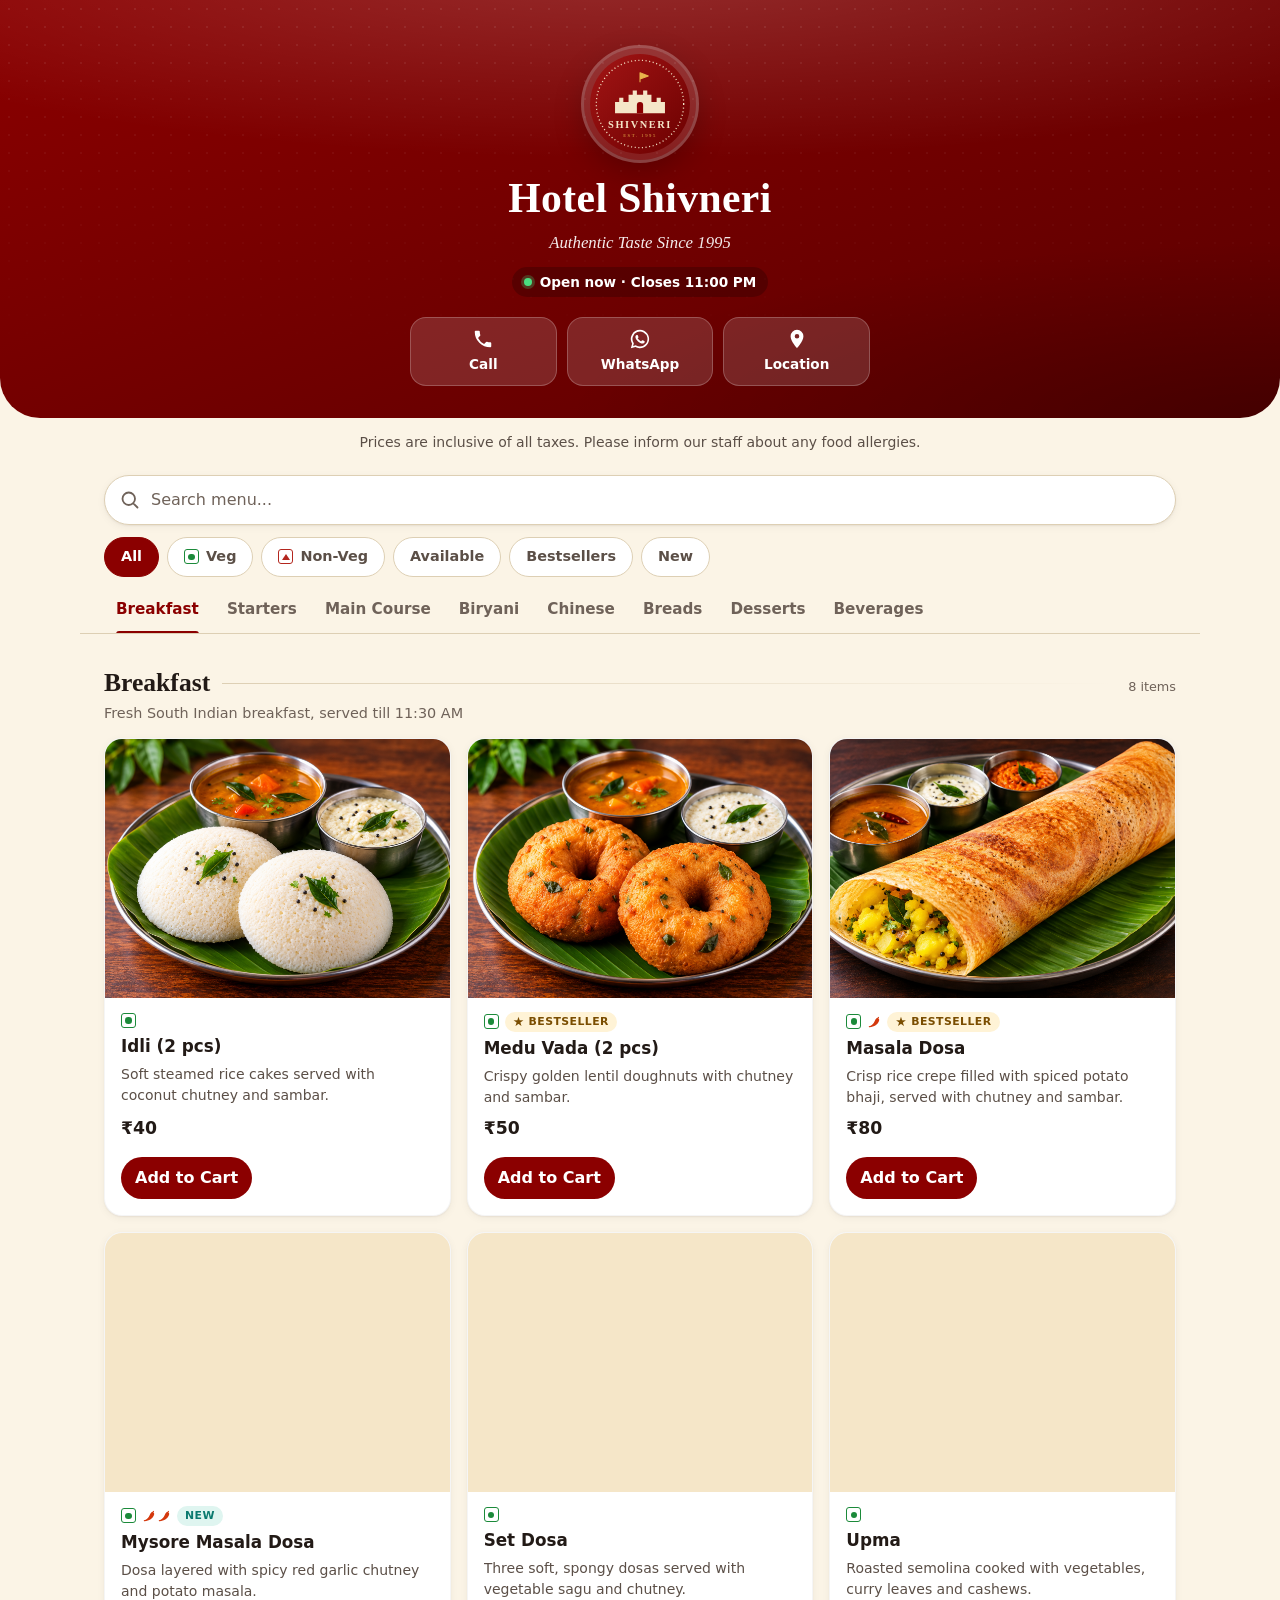
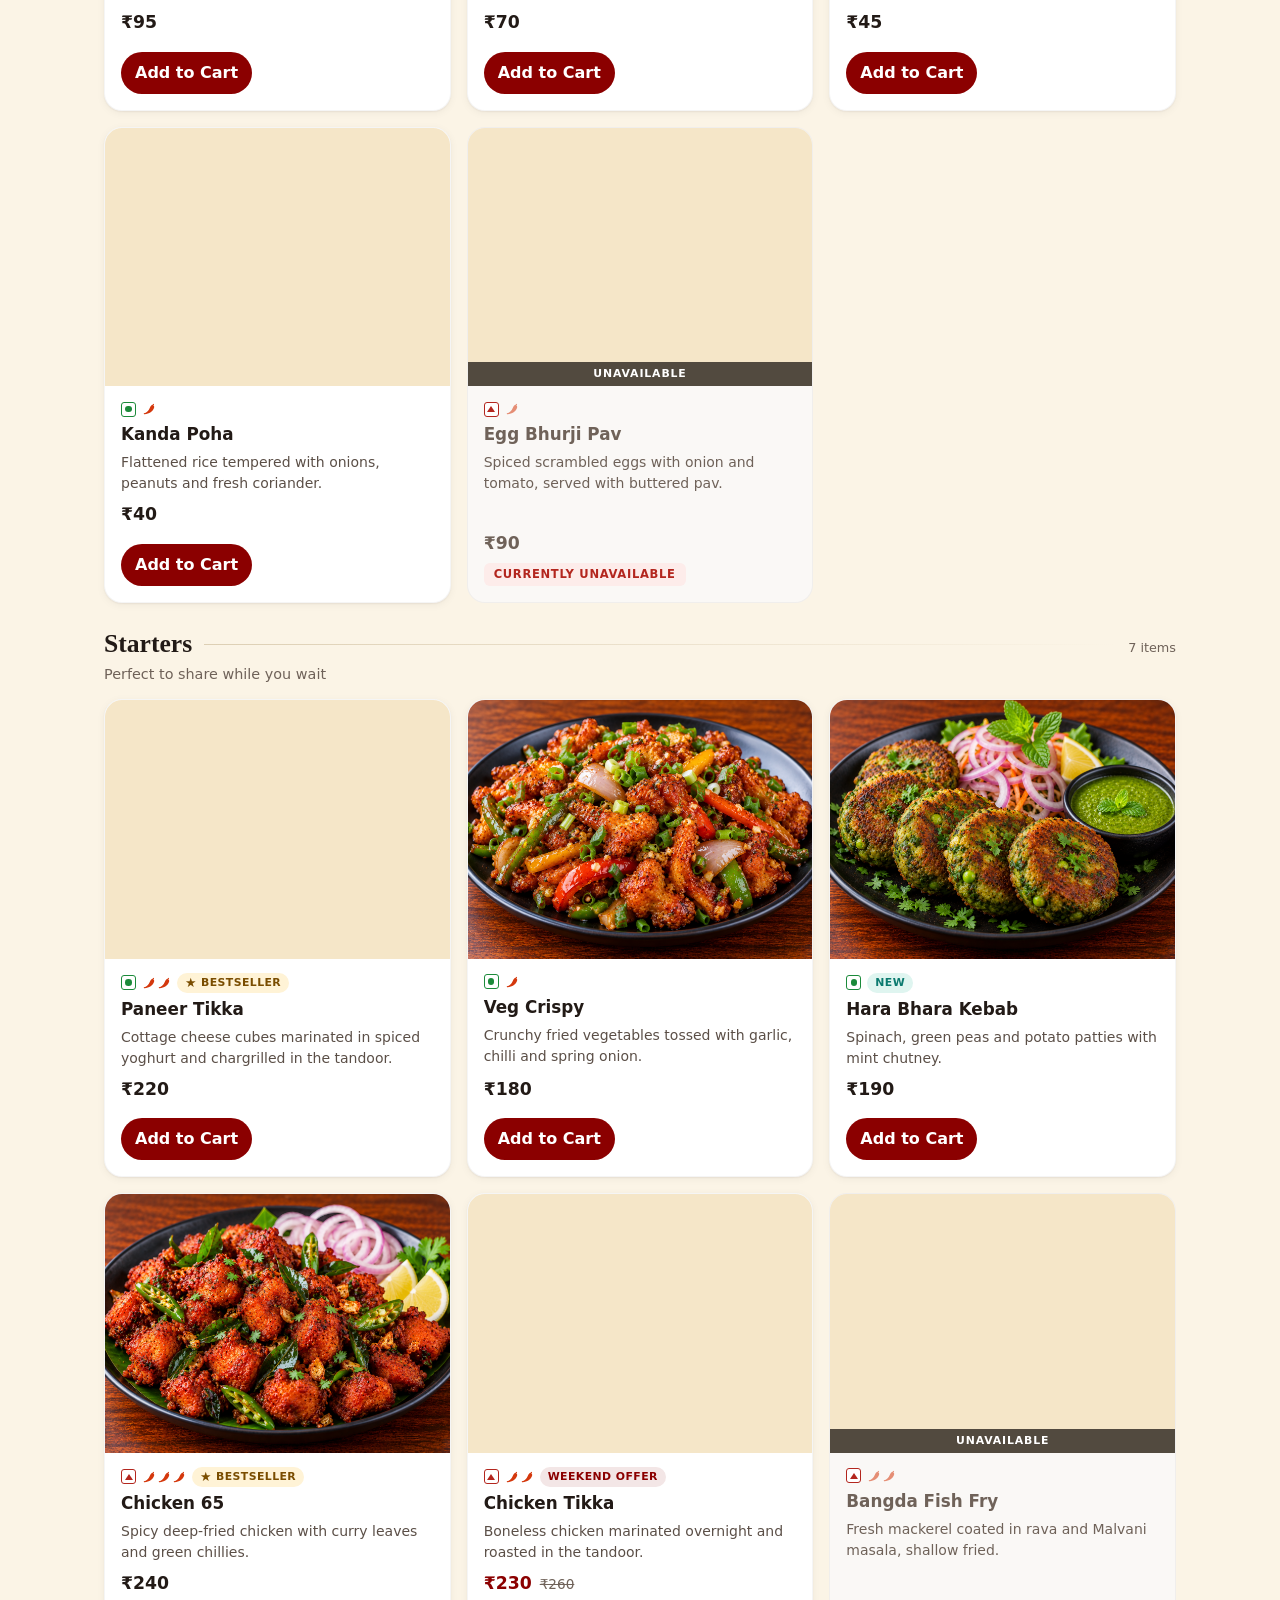
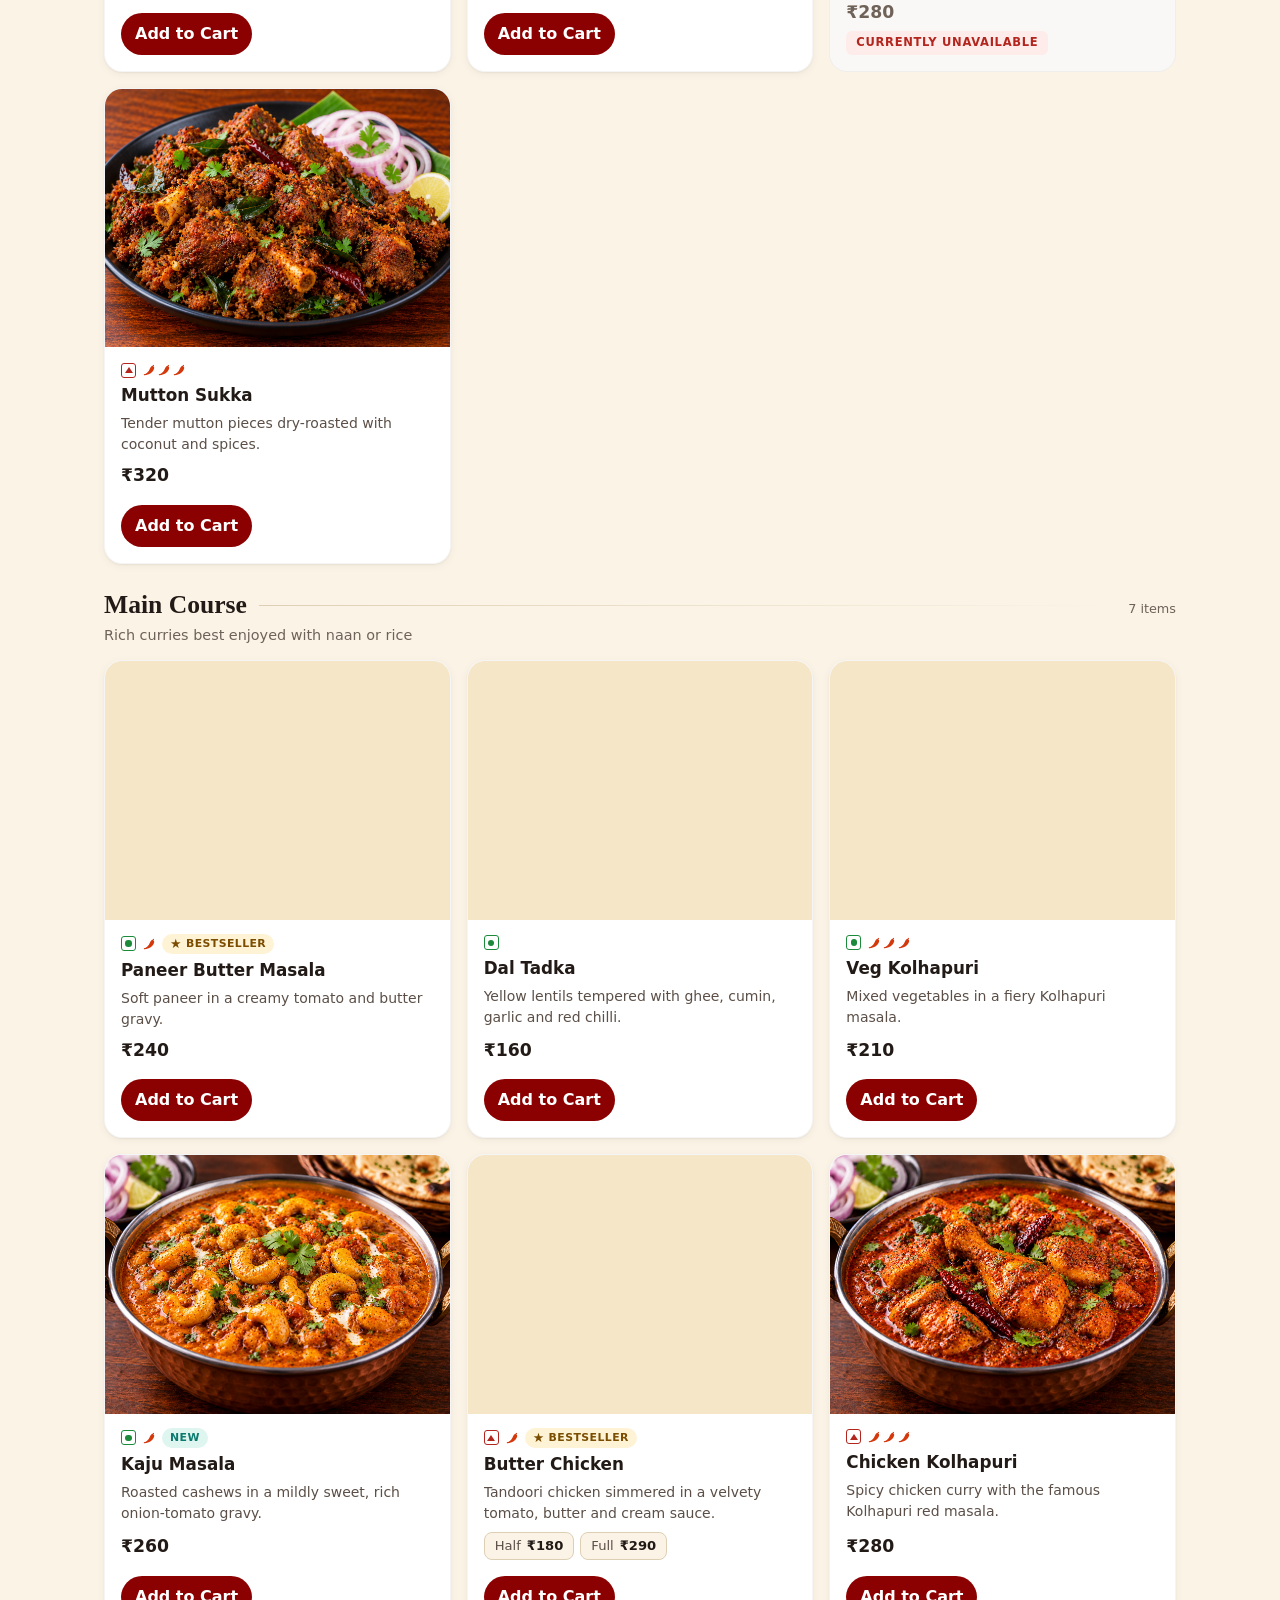
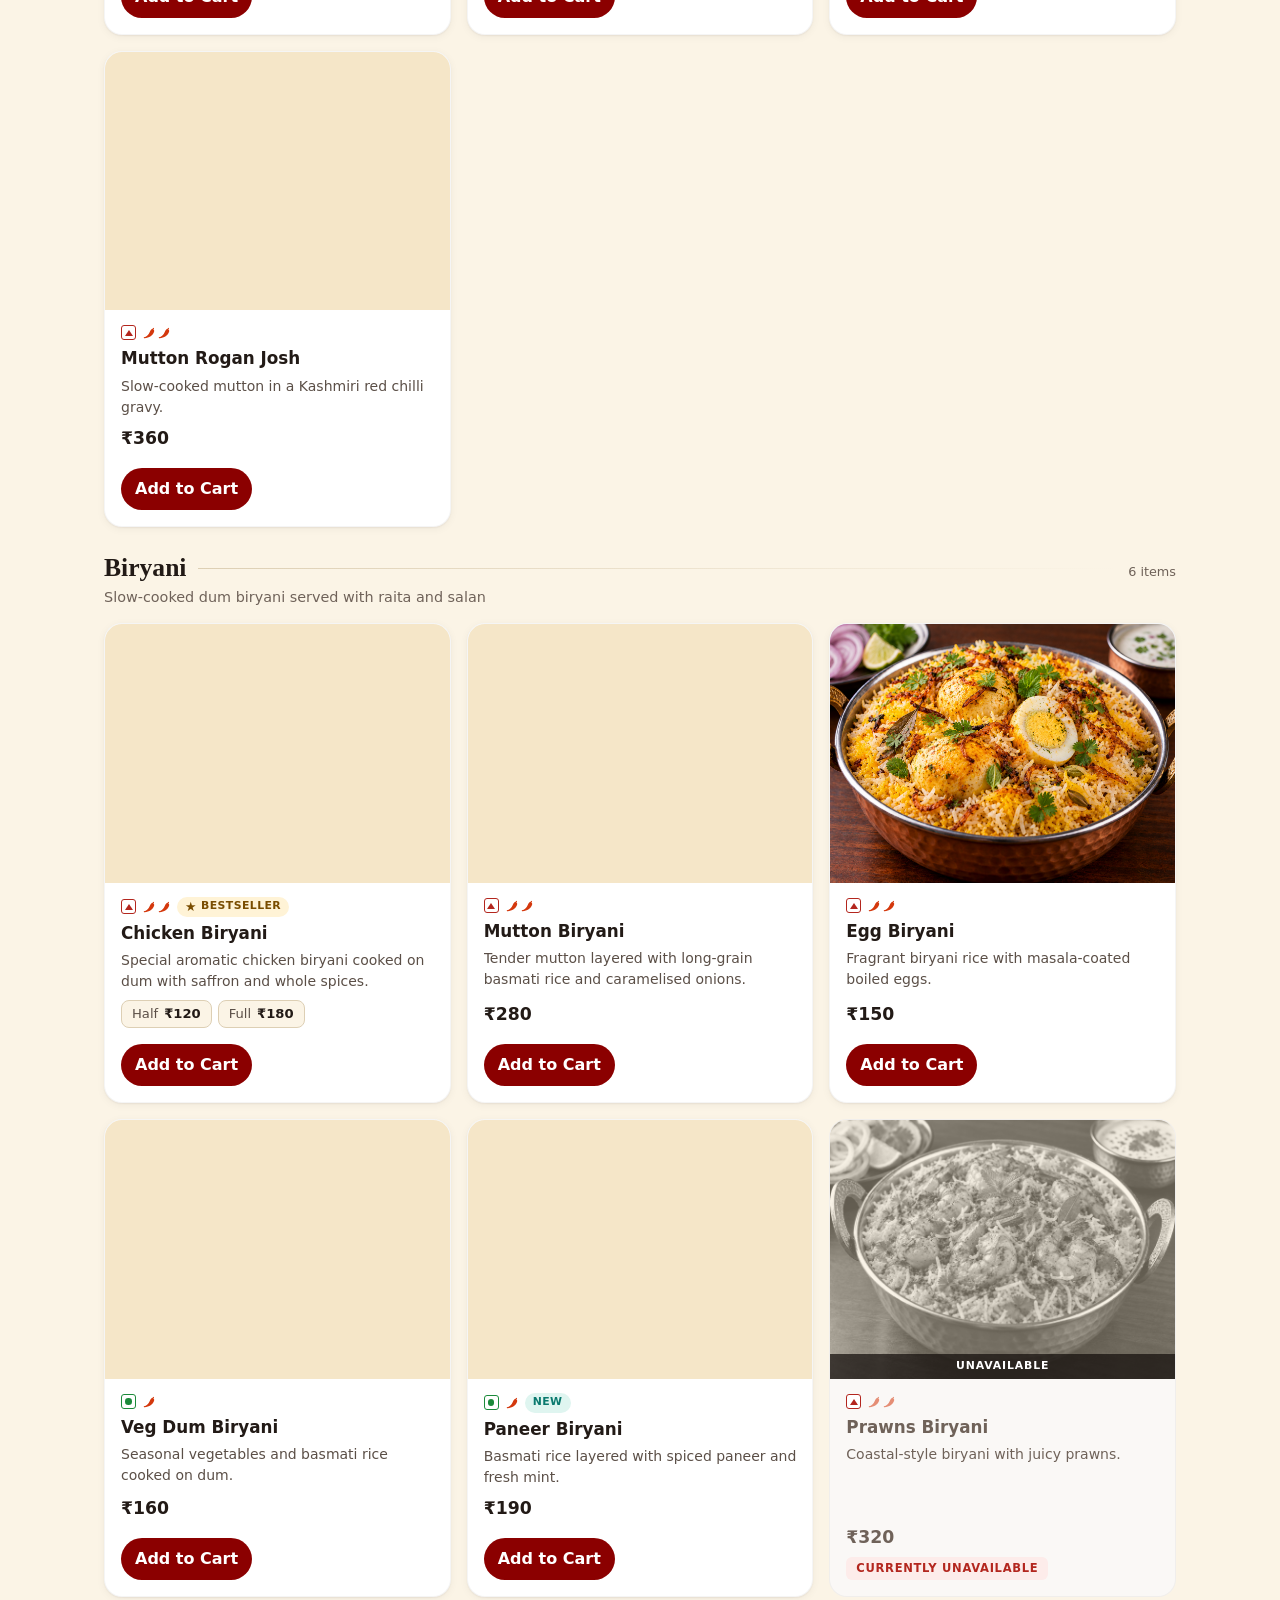
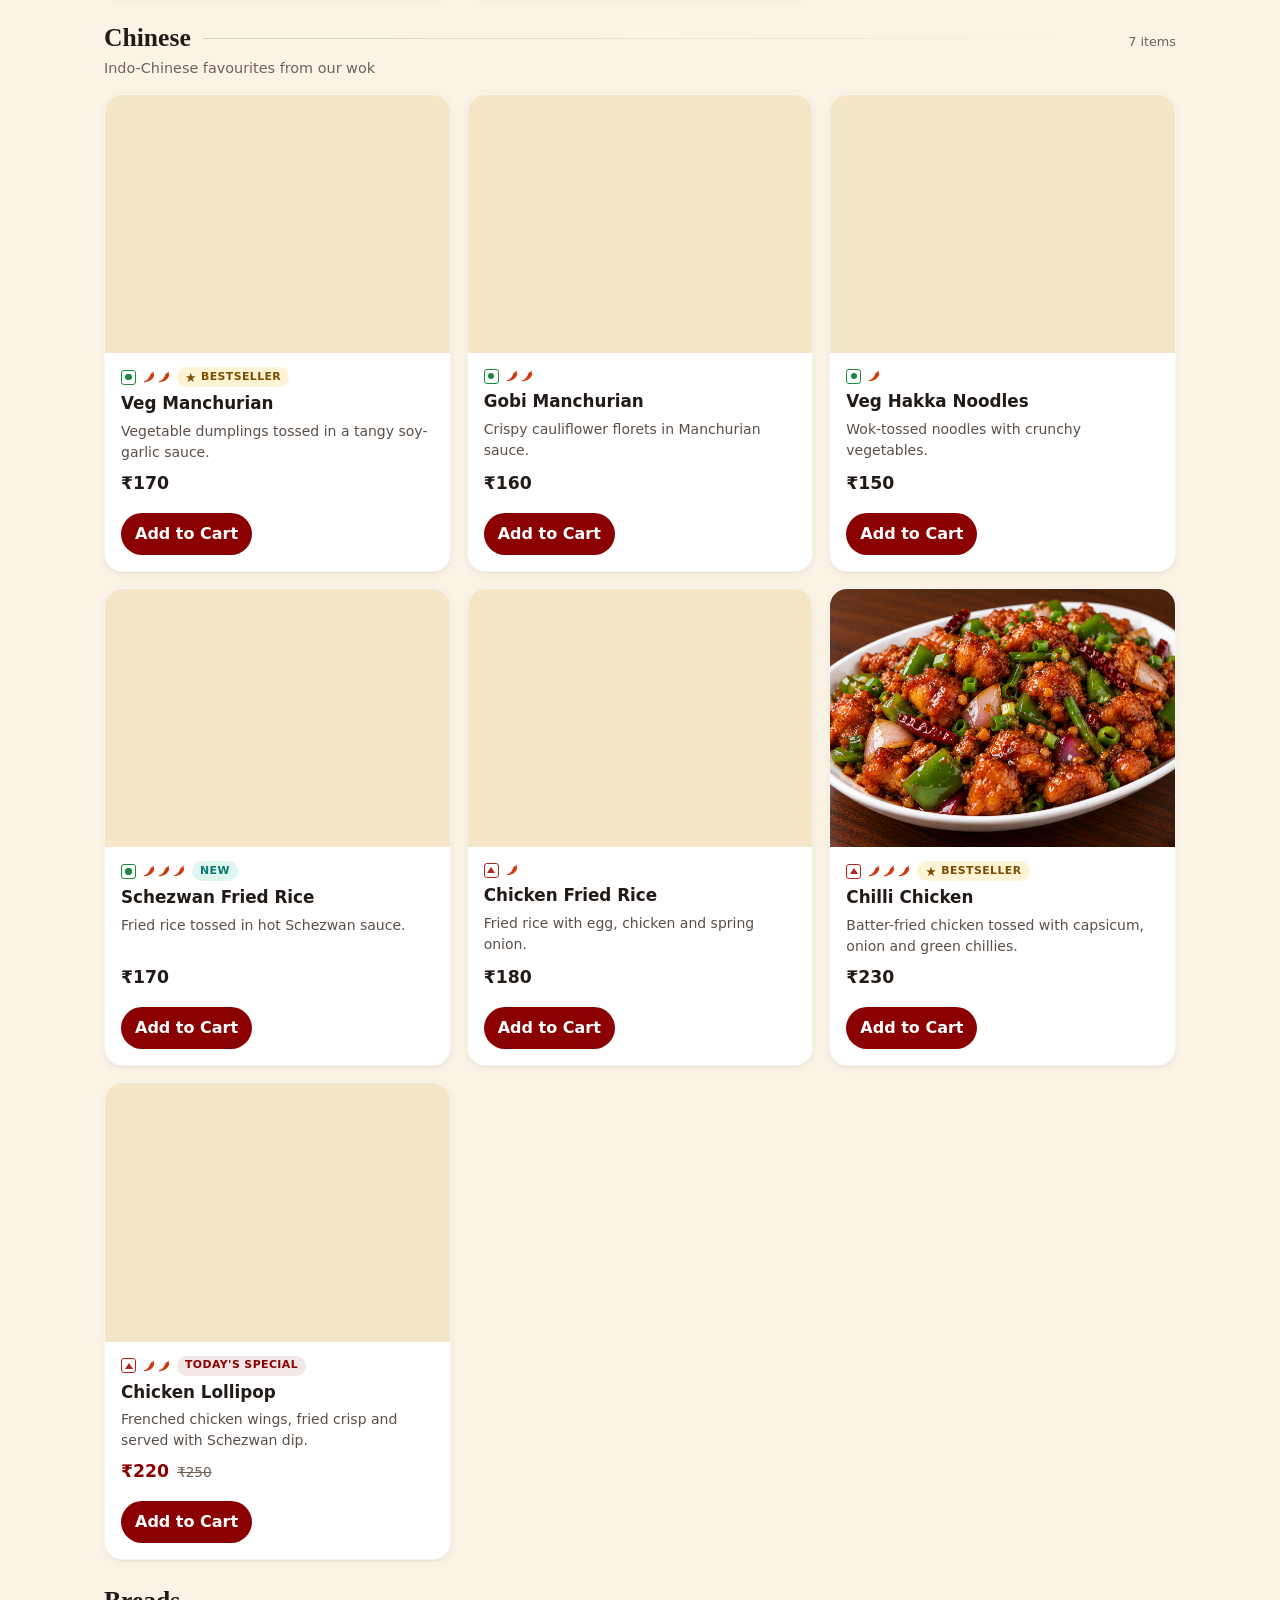
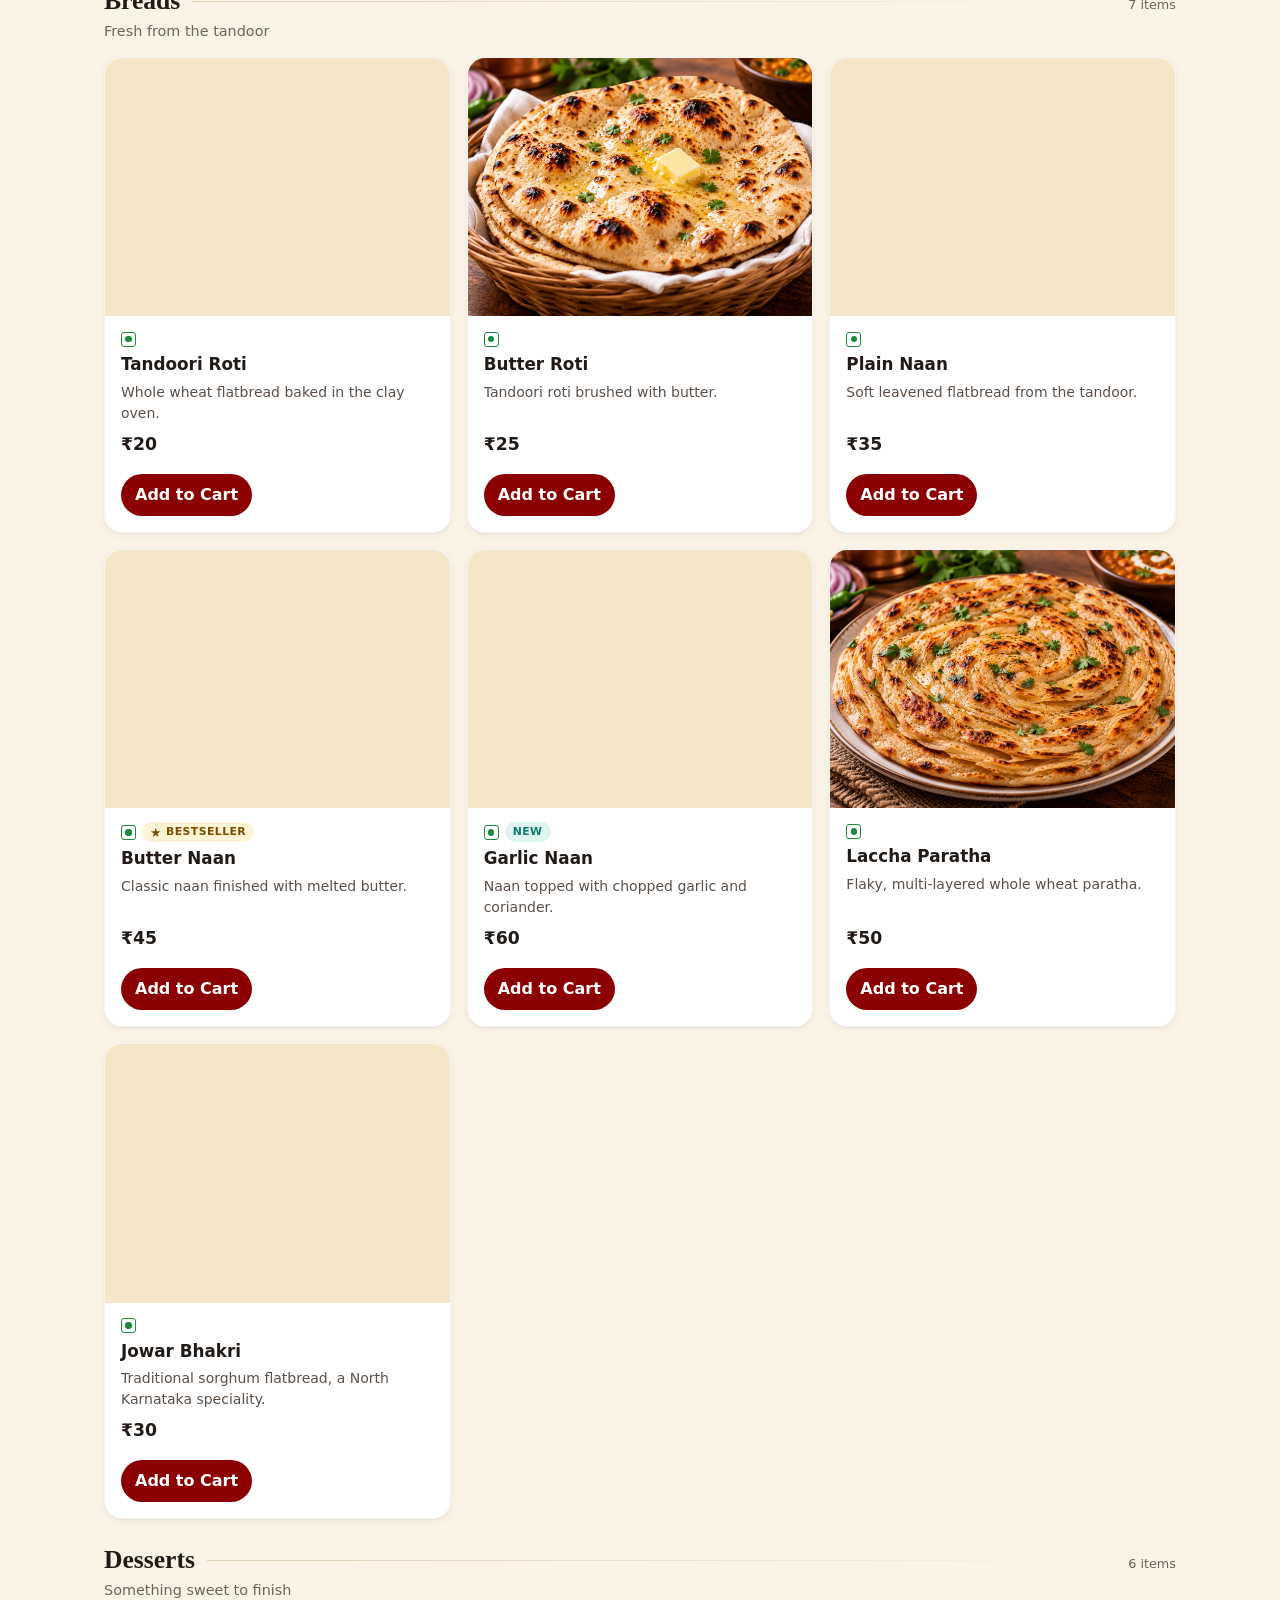
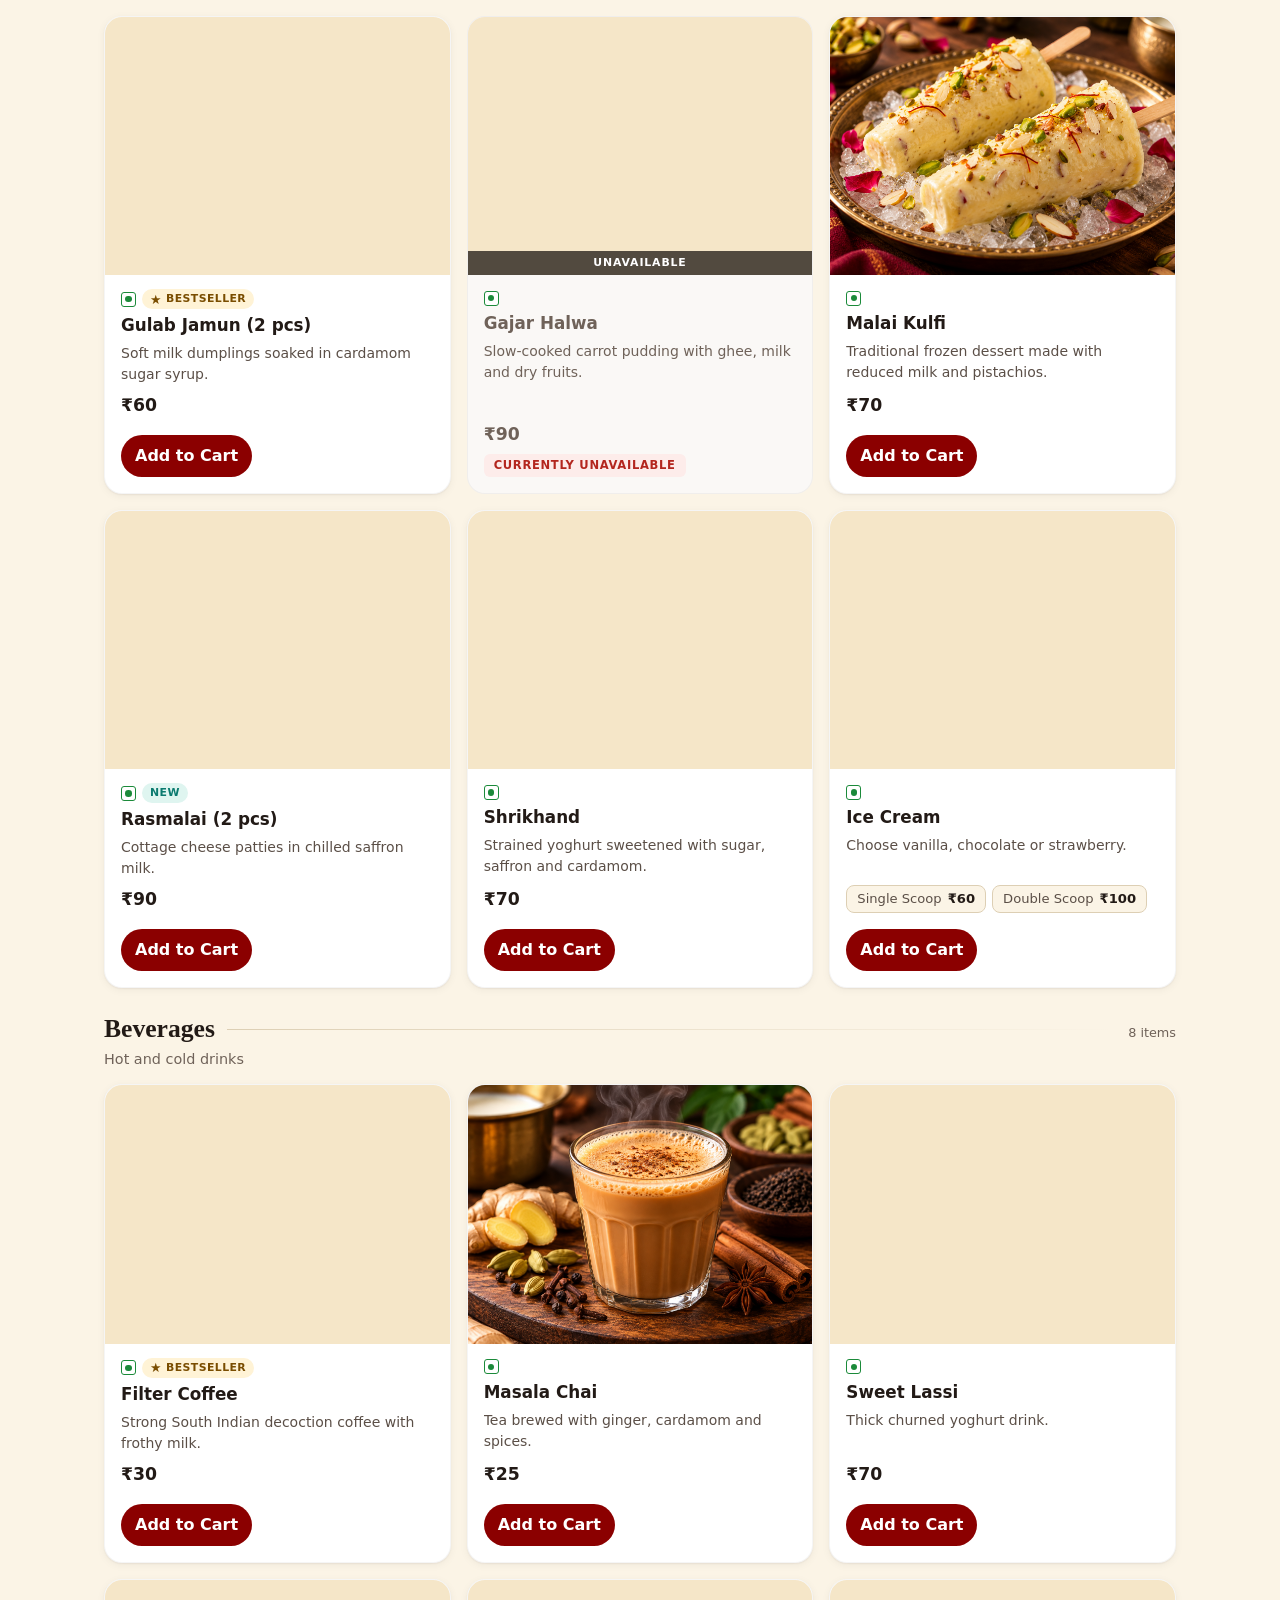
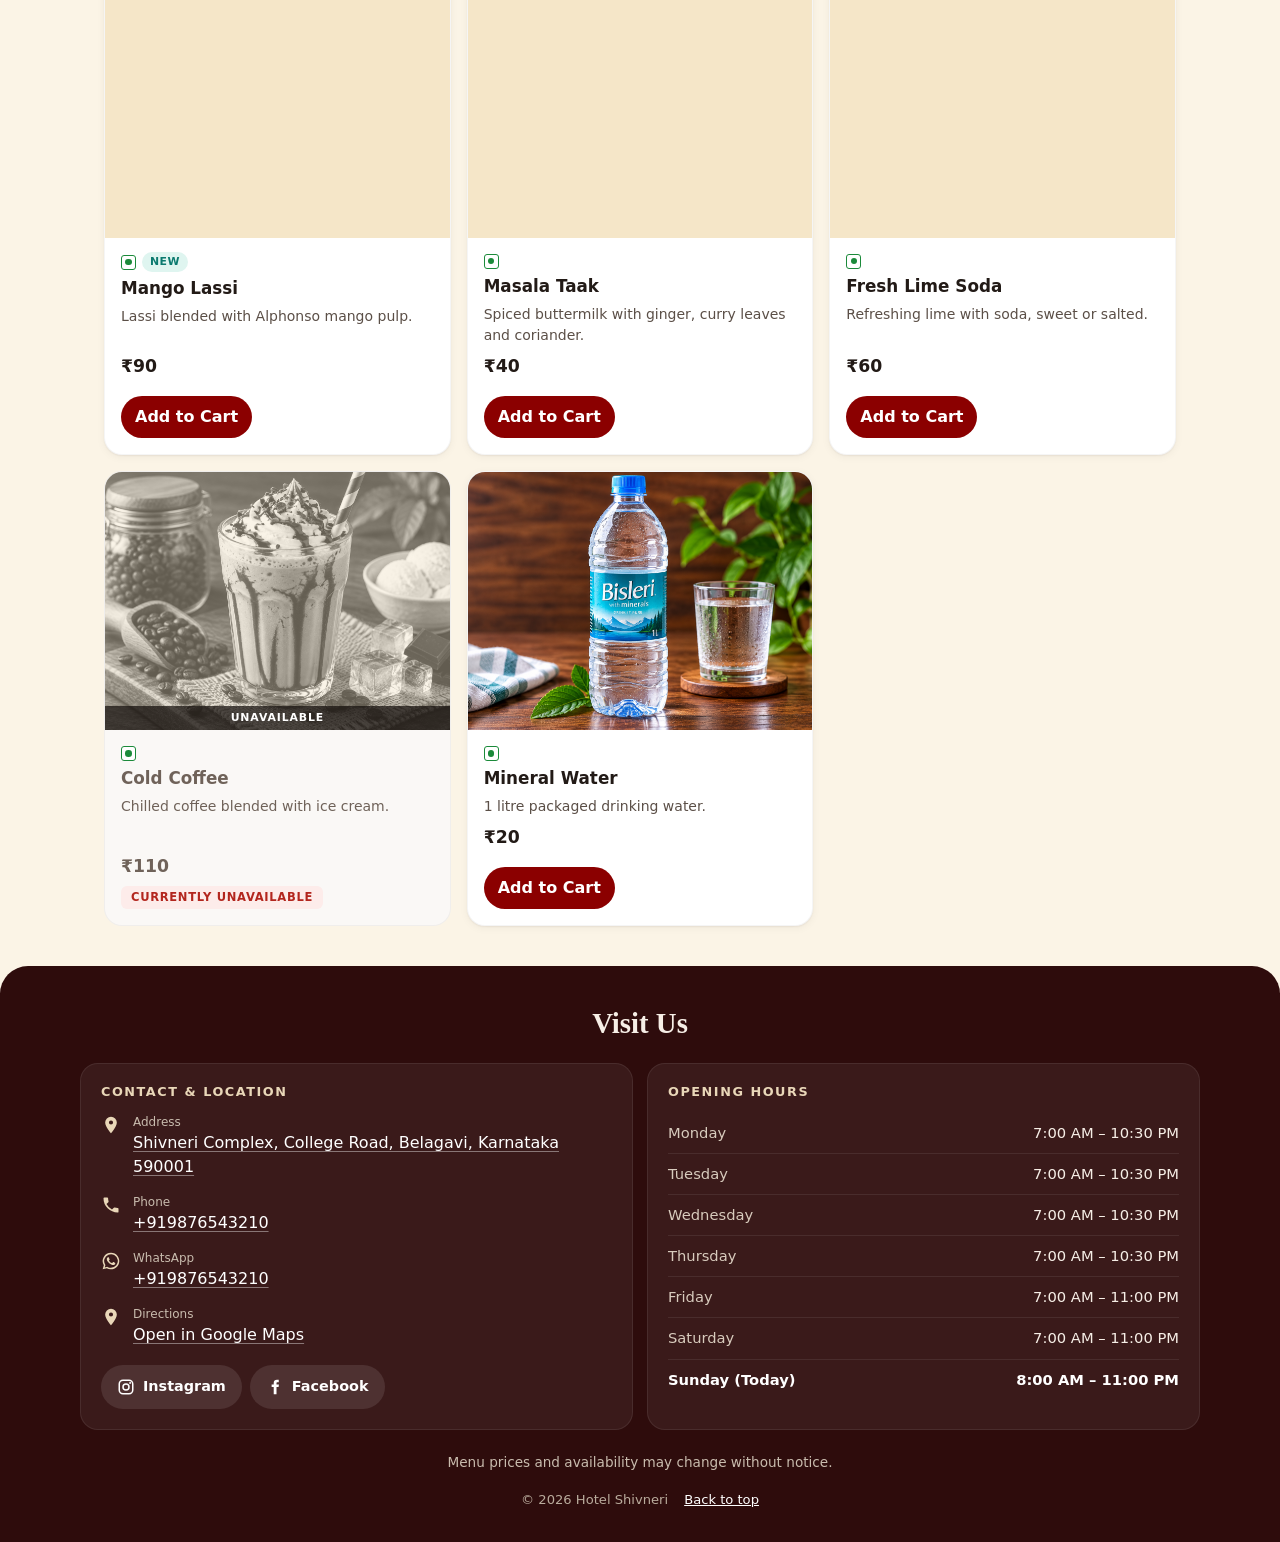
==== commit a97333ee: "Update customer fields with required inputs" ====
--- a/index.html
+++ b/index.html
@@ -132,11 +132,47 @@
       <p class="order-intro">Check your items, then choose how to place your order.</p>
       <div id="cart-items" class="cart-items"></div>
       <div class="cart-total-line"><strong>Total</strong><strong id="cart-grand-total">₹0</strong></div>
-      <div class="customer-fields">
-        <label>Your name (optional)<input id="customer-name" type="text" maxlength="80" autocomplete="name" placeholder="Enter your name"></label>
-        <label>Table number (optional)<input id="customer-table" type="text" maxlength="20" placeholder="e.g. 5"></label>
-        <label>Special instructions (optional)<textarea id="customer-notes" rows="2" maxlength="300" placeholder="Less spicy, no onion..."></textarea></label>
-      </div>
+    
+<div class="customer-fields">
+  <label for="customer-name">Your name *</label>
+  <input
+    id="customer-name"
+    type="text"
+    maxlength="80"
+    autocomplete="name"
+    placeholder="Enter your name"
+    required
+  >
+
+  <label for="customer-phone">Mobile number *</label>
+  <input
+    id="customer-phone"
+    type="tel"
+    inputmode="numeric"
+    autocomplete="tel-national"
+    placeholder="10-digit mobile number"
+    maxlength="10"
+    required
+  >
+
+  <label for="customer-table">Table number *</label>
+  <input
+    id="customer-table"
+    type="text"
+    maxlength="20"
+    placeholder="e.g. 5"
+    required
+  >
+
+  <label for="customer-notes">Special instructions (optional)</label>
+  <textarea
+    id="customer-notes"
+    rows="2"
+    maxlength="300"
+    placeholder="Less spicy, no onion..."
+  ></textarea>
+</div>
+
       <div class="order-options">
         <button type="button" class="btn btn--primary" id="show-staff-order">Show Order to Staff</button>
         <button type="button" class="btn btn--whatsapp" id="send-whatsapp-order">Order via WhatsApp</button>
--- a/css/style.css
+++ b/css/style.css
@@ -940,3 +940,44 @@
   .card { break-inside: avoid; box-shadow: none; border: 1px solid #ccc; animation: none; }
   .info { color: #000; background: none; }
 }
+
+/* ---------- Demo cart and two checkout choices ---------- */
+.card__add { position: relative; z-index: 2; align-self: flex-start; margin-top: 10px; padding: 9px 14px; min-height: 40px; }
+.cart-dock { position: fixed; z-index: 30; left: max(12px, env(safe-area-inset-left)); right: max(12px, env(safe-area-inset-right)); bottom: max(12px, env(safe-area-inset-bottom)); display: flex; align-items: center; justify-content: space-between; gap: 14px; padding: 12px 14px; border: 1px solid var(--line); border-radius: 18px; background: var(--surface); box-shadow: 0 8px 32px rgba(0,0,0,.2); }
+.cart-dock__summary { display: flex; flex-direction: column; line-height: 1.35; }
+.cart-dock__summary span { color: var(--primary-ink); font-weight: 800; font-size: 1.1rem; }
+.cart-dock__button { flex: 0 0 auto; }
+.order-dialog, .staff-dialog { border: 0; padding: 0; width: min(560px, calc(100% - 24px)); max-width: 560px; max-height: min(90dvh, 850px); border-radius: 22px; color: var(--ink); background: var(--surface); box-shadow: var(--shadow); }
+.order-dialog::backdrop, .staff-dialog::backdrop { background: rgba(25,12,8,.62); backdrop-filter: blur(3px); }
+.order-dialog__panel, .staff-dialog__panel { position: relative; padding: 24px 18px; overflow-y: auto; max-height: min(90dvh, 850px); }
+.order-dialog__panel h2, .staff-dialog__panel h2 { padding-right: 42px; font-family: var(--font-display); font-size: 1.65rem; }
+.order-dialog__close { position: absolute; top: 12px; right: 12px; width: 40px; height: 40px; border: 0; border-radius: 50%; background: var(--primary-soft); color: var(--primary-ink); font-size: 1.7rem; line-height: 1; }
+.order-intro { margin-top: 7px; color: var(--ink-2); font-size: .92rem; }
+.cart-items { margin-top: 18px; border-top: 1px solid var(--line); }
+.cart-line { display: grid; grid-template-columns: minmax(0,1fr) auto; gap: 8px 10px; padding: 13px 0; border-bottom: 1px solid var(--line); }
+.cart-line__details { display: flex; flex-direction: column; gap: 2px; min-width: 0; }
+.cart-line__details strong { overflow-wrap: anywhere; }
+.cart-line__details span { color: var(--ink-3); font-size: .82rem; }
+.cart-line__controls { display: flex; align-items: center; gap: 5px; grid-column: 1; }
+.cart-line__controls button { min-width: 34px; min-height: 34px; border: 1px solid var(--line); border-radius: 9px; background: var(--surface); }
+.cart-line__controls button:disabled { background: var(--primary-soft); font-weight: 800; opacity: 1; }
+.cart-line__controls button[data-cart-action="remove"] { padding: 0 8px; font-size: .78rem; }
+.cart-line__subtotal { grid-column: 2; grid-row: 1 / span 2; align-self: center; white-space: nowrap; }
+.cart-total-line { display: flex; justify-content: space-between; padding: 16px 0; font-size: 1.15rem; }
+.customer-fields { display: grid; gap: 12px; }
+.customer-fields label { display: grid; gap: 5px; font-size: .88rem; font-weight: 700; }
+.customer-fields input, .customer-fields textarea { width: 100%; min-height: 44px; border: 1px solid var(--line); border-radius: 10px; padding: 10px 12px; background: var(--surface); color: var(--ink); font-weight: 400; }
+.customer-fields textarea { resize: vertical; }
+.order-options { display: grid; gap: 10px; margin-top: 18px; }
+.order-options .btn { min-height: 48px; }
+.btn--whatsapp { background: #168c4a; color: #fff; }
+.btn--whatsapp:hover { background: #0f713b; }
+.order-smallprint { margin-top: 12px; color: var(--ink-3); font-size: .76rem; text-align: center; }
+.staff-kicker { color: var(--primary-ink); font-weight: 800; letter-spacing: .08em; font-size: .75rem; margin-bottom: 8px; }
+.staff-order-meta { margin: 14px 0; color: var(--ink-3); font-size: .84rem; }
+.staff-order-list { margin: 14px 0; padding-left: 22px; }
+.staff-order-list li { padding: 7px 0; border-bottom: 1px dashed var(--line); }
+.staff-dialog__panel h3 { padding: 14px 0; border-top: 2px solid var(--ink); font-size: 1.25rem; }
+.staff-done { width: 100%; min-height: 48px; margin-top: 14px; }
+@media (min-width: 720px) { .order-dialog__panel, .staff-dialog__panel { padding: 28px; } .order-options { grid-template-columns: 1fr 1fr; } }
+@media print { .cart-dock, .order-dialog, .staff-dialog { display: none !important; } }
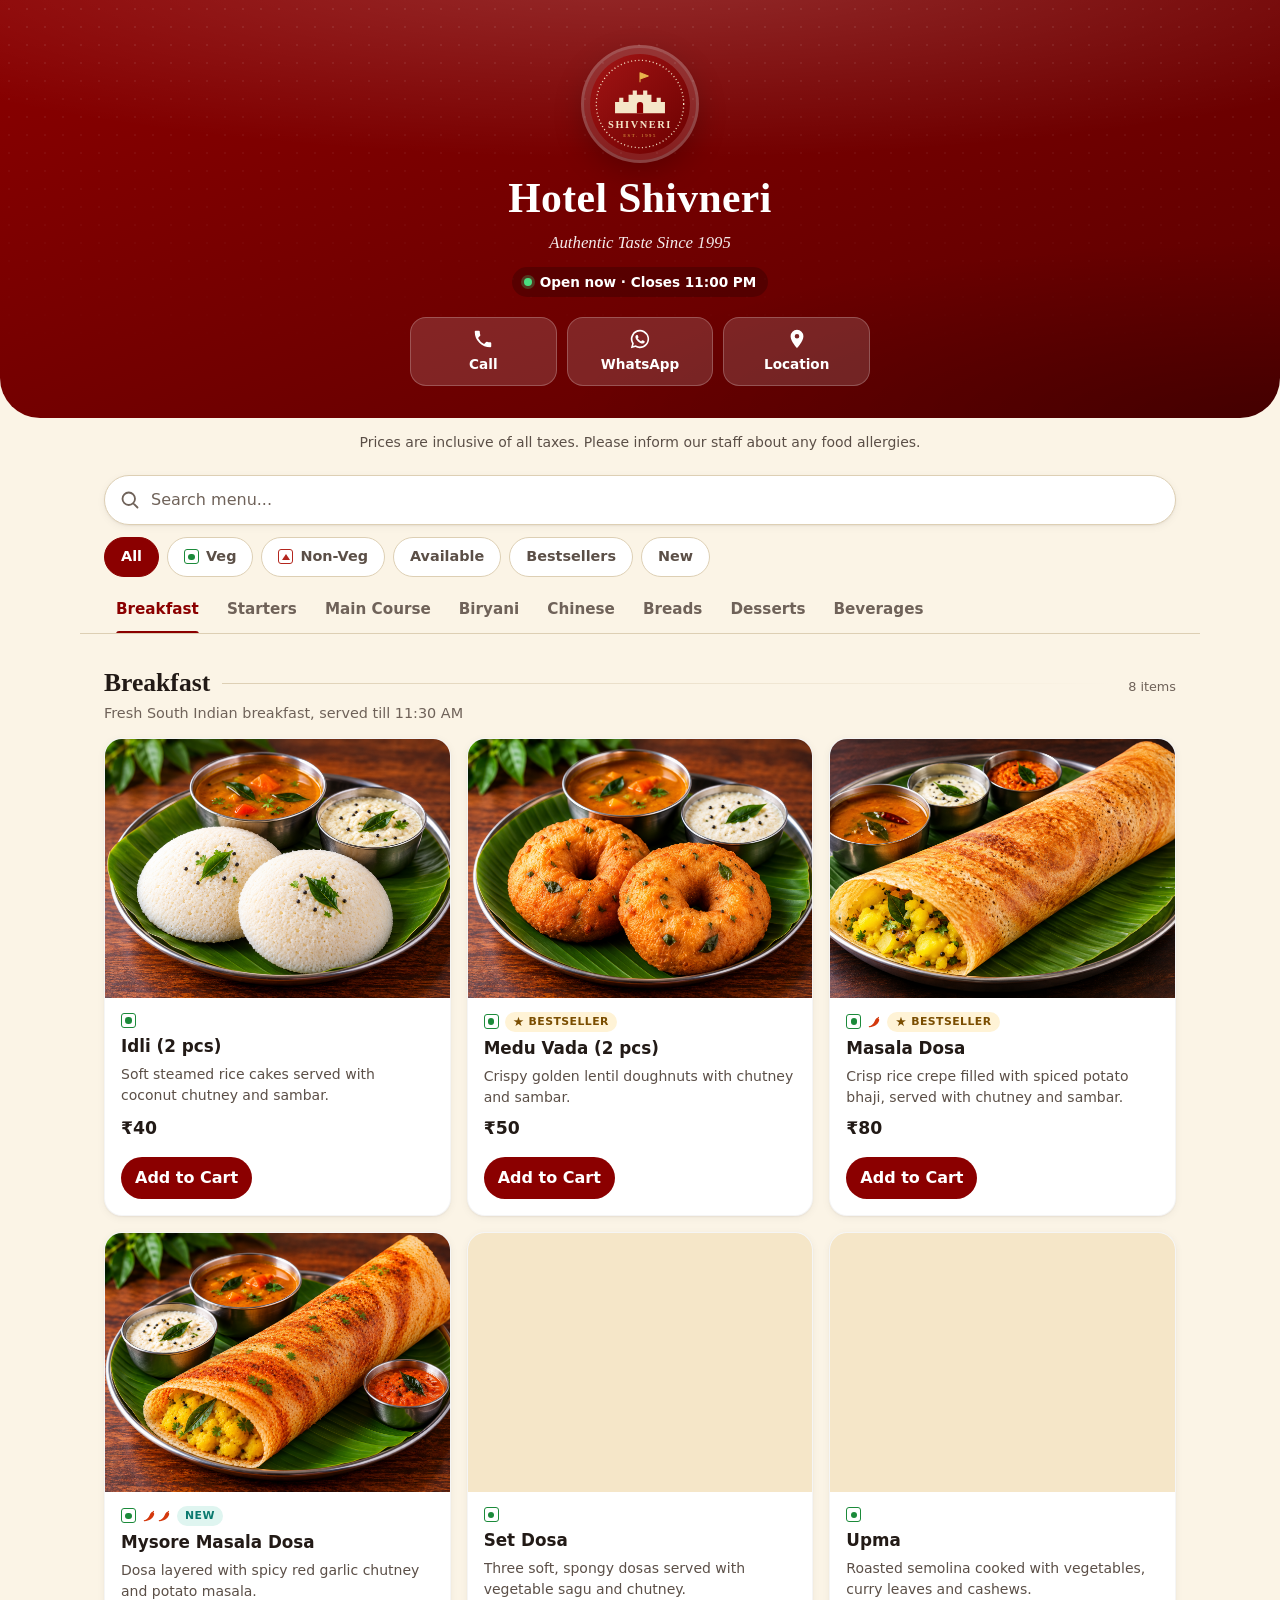
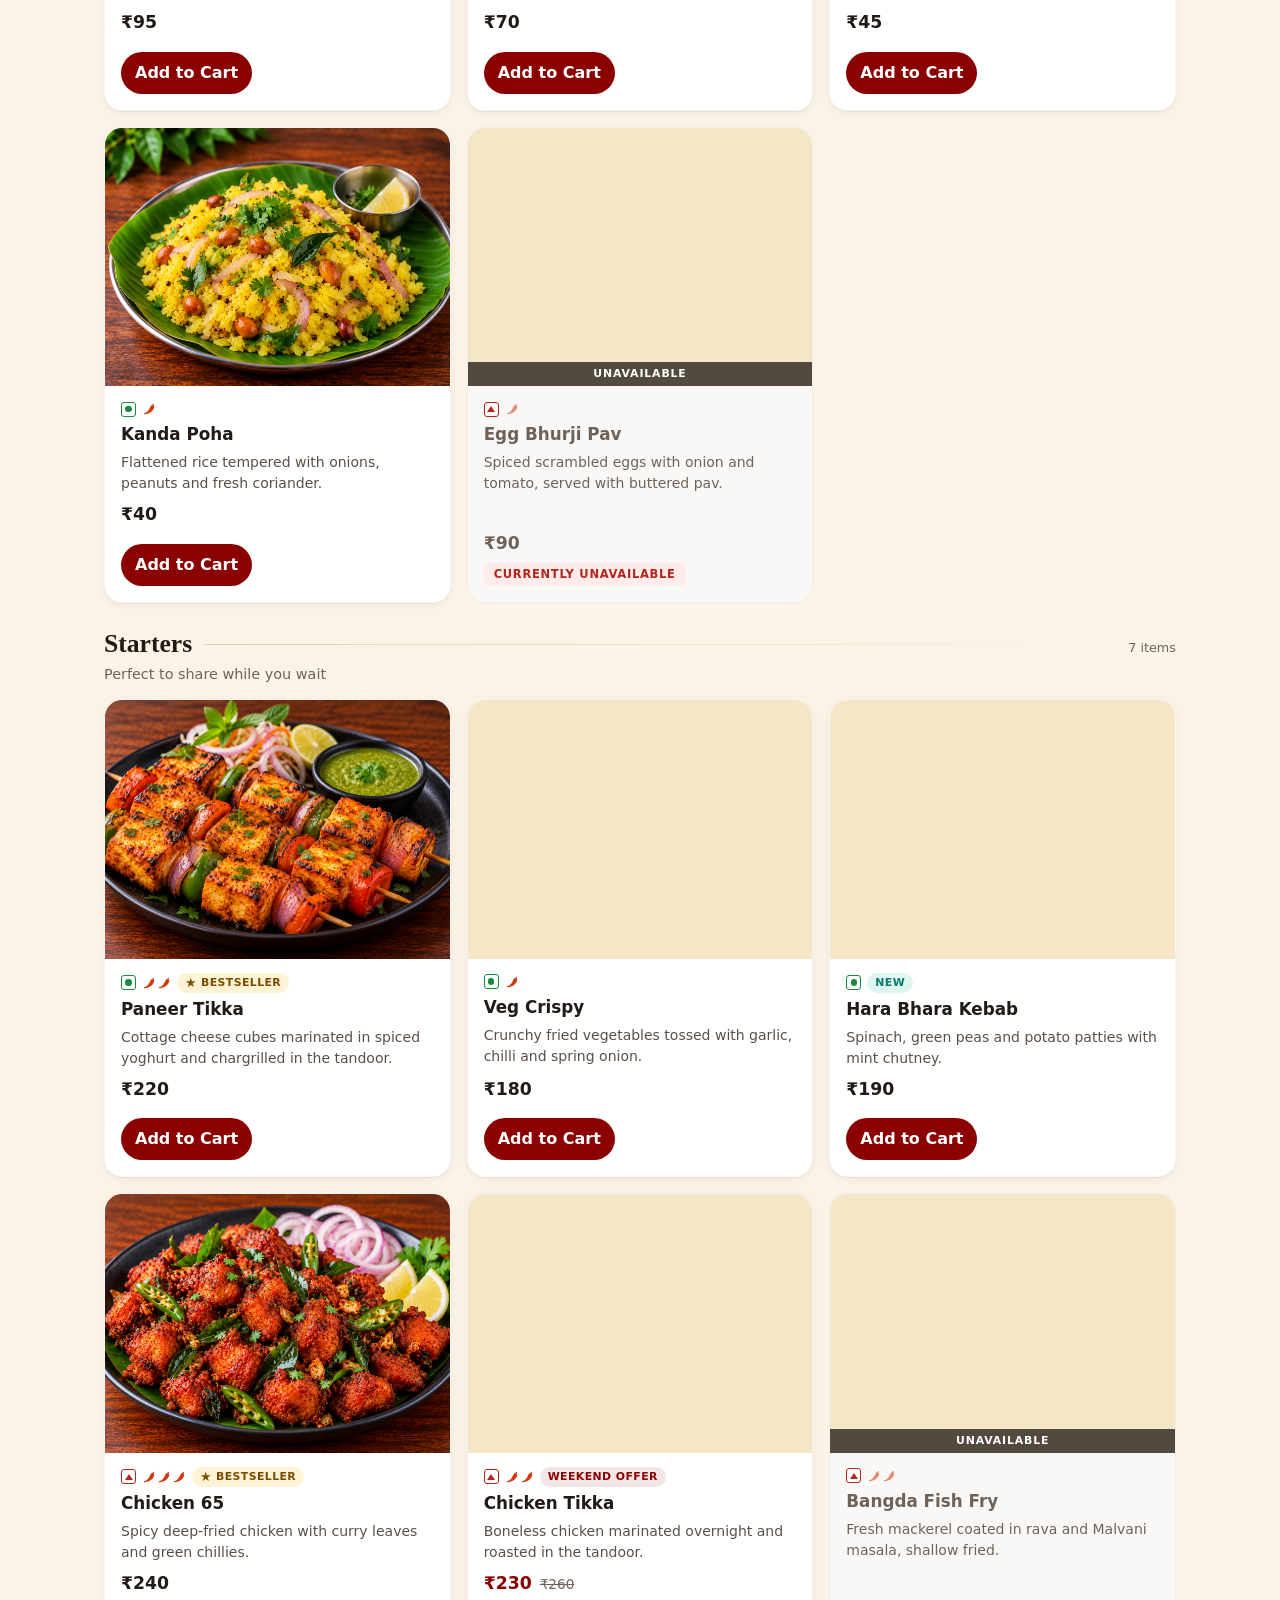
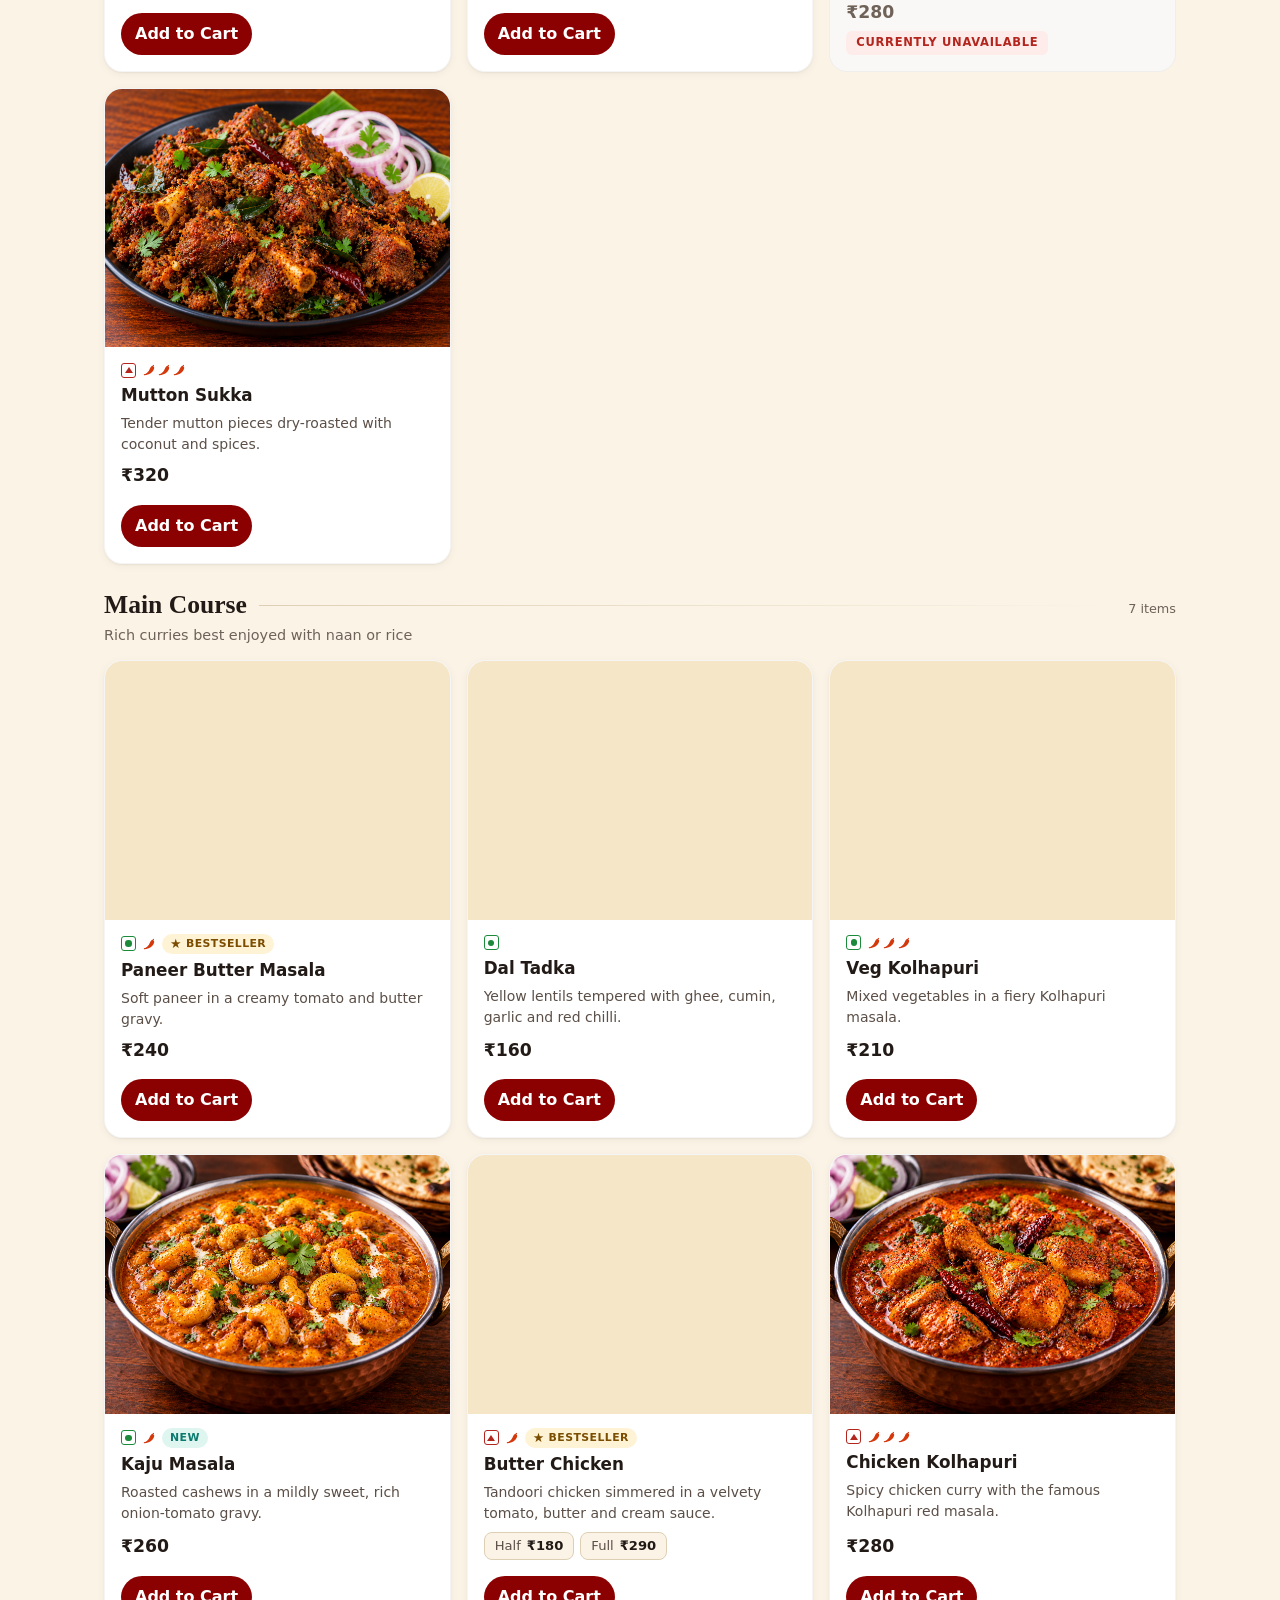
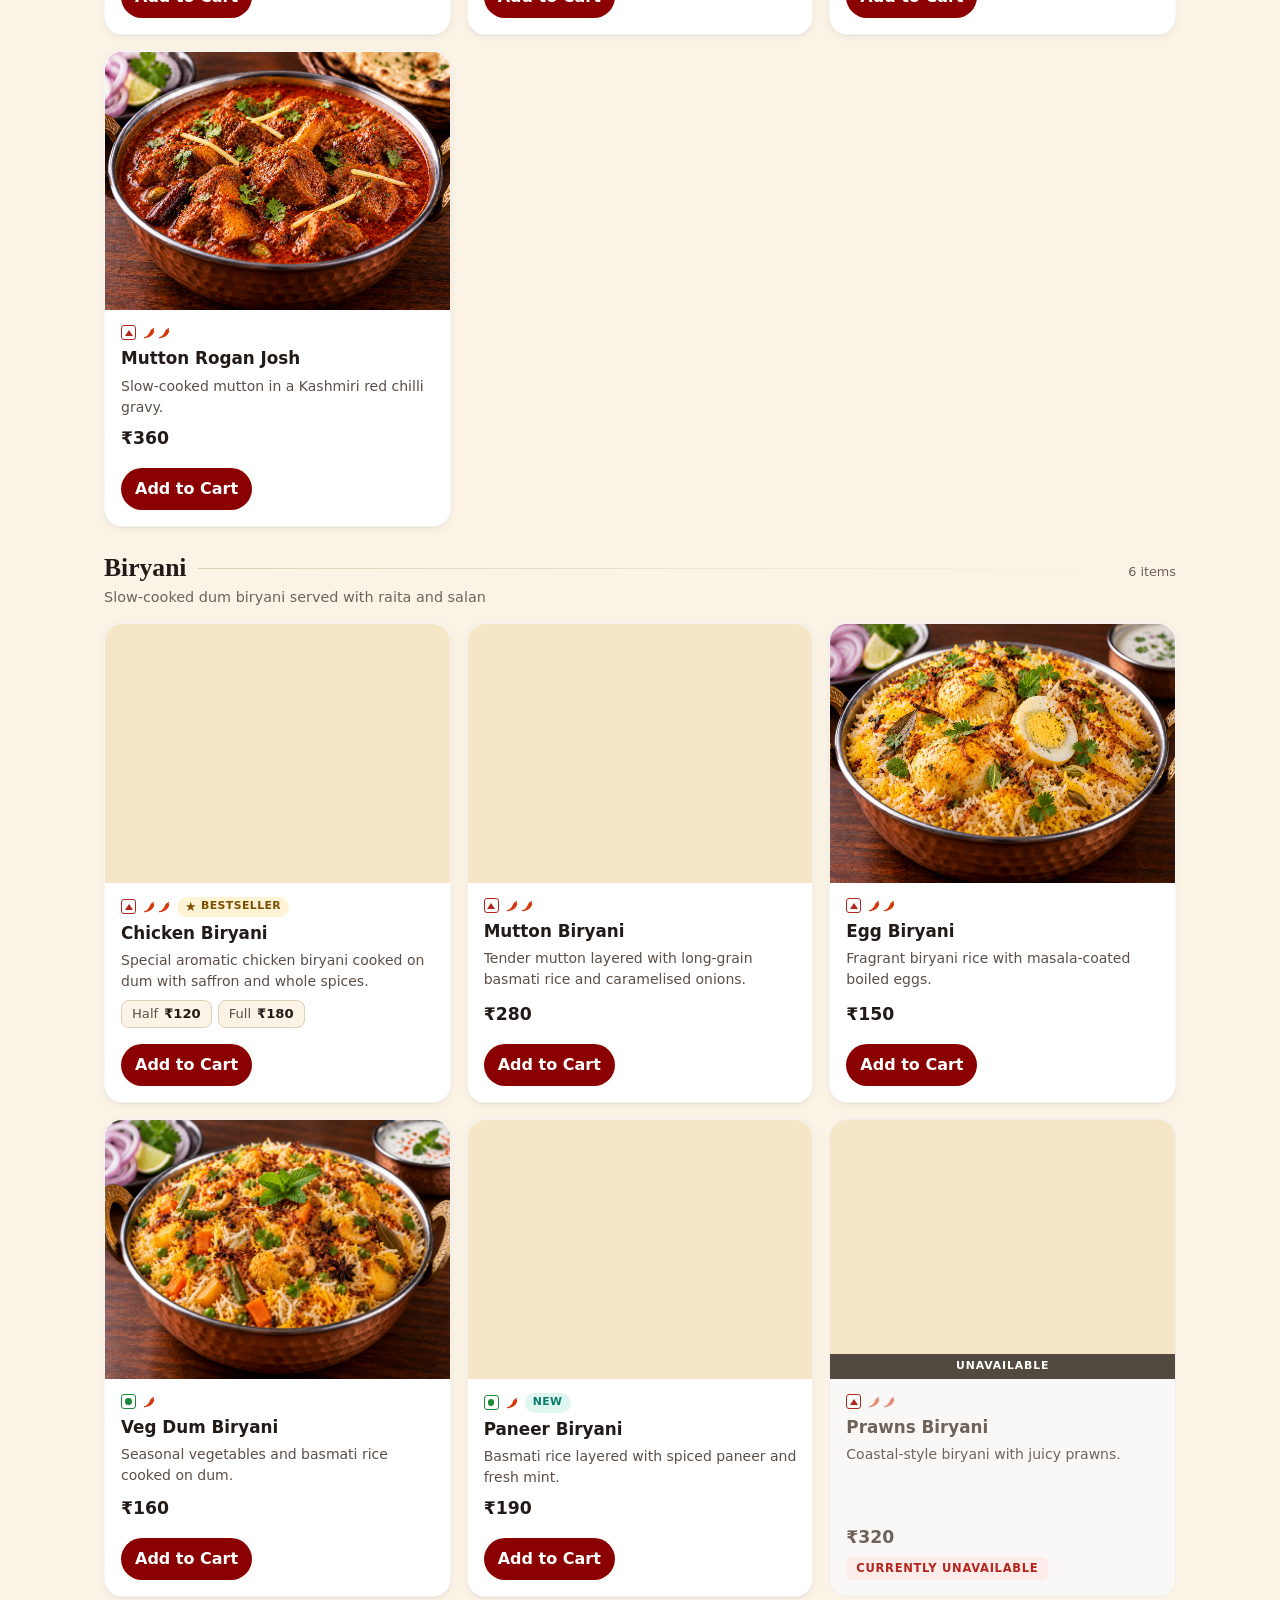
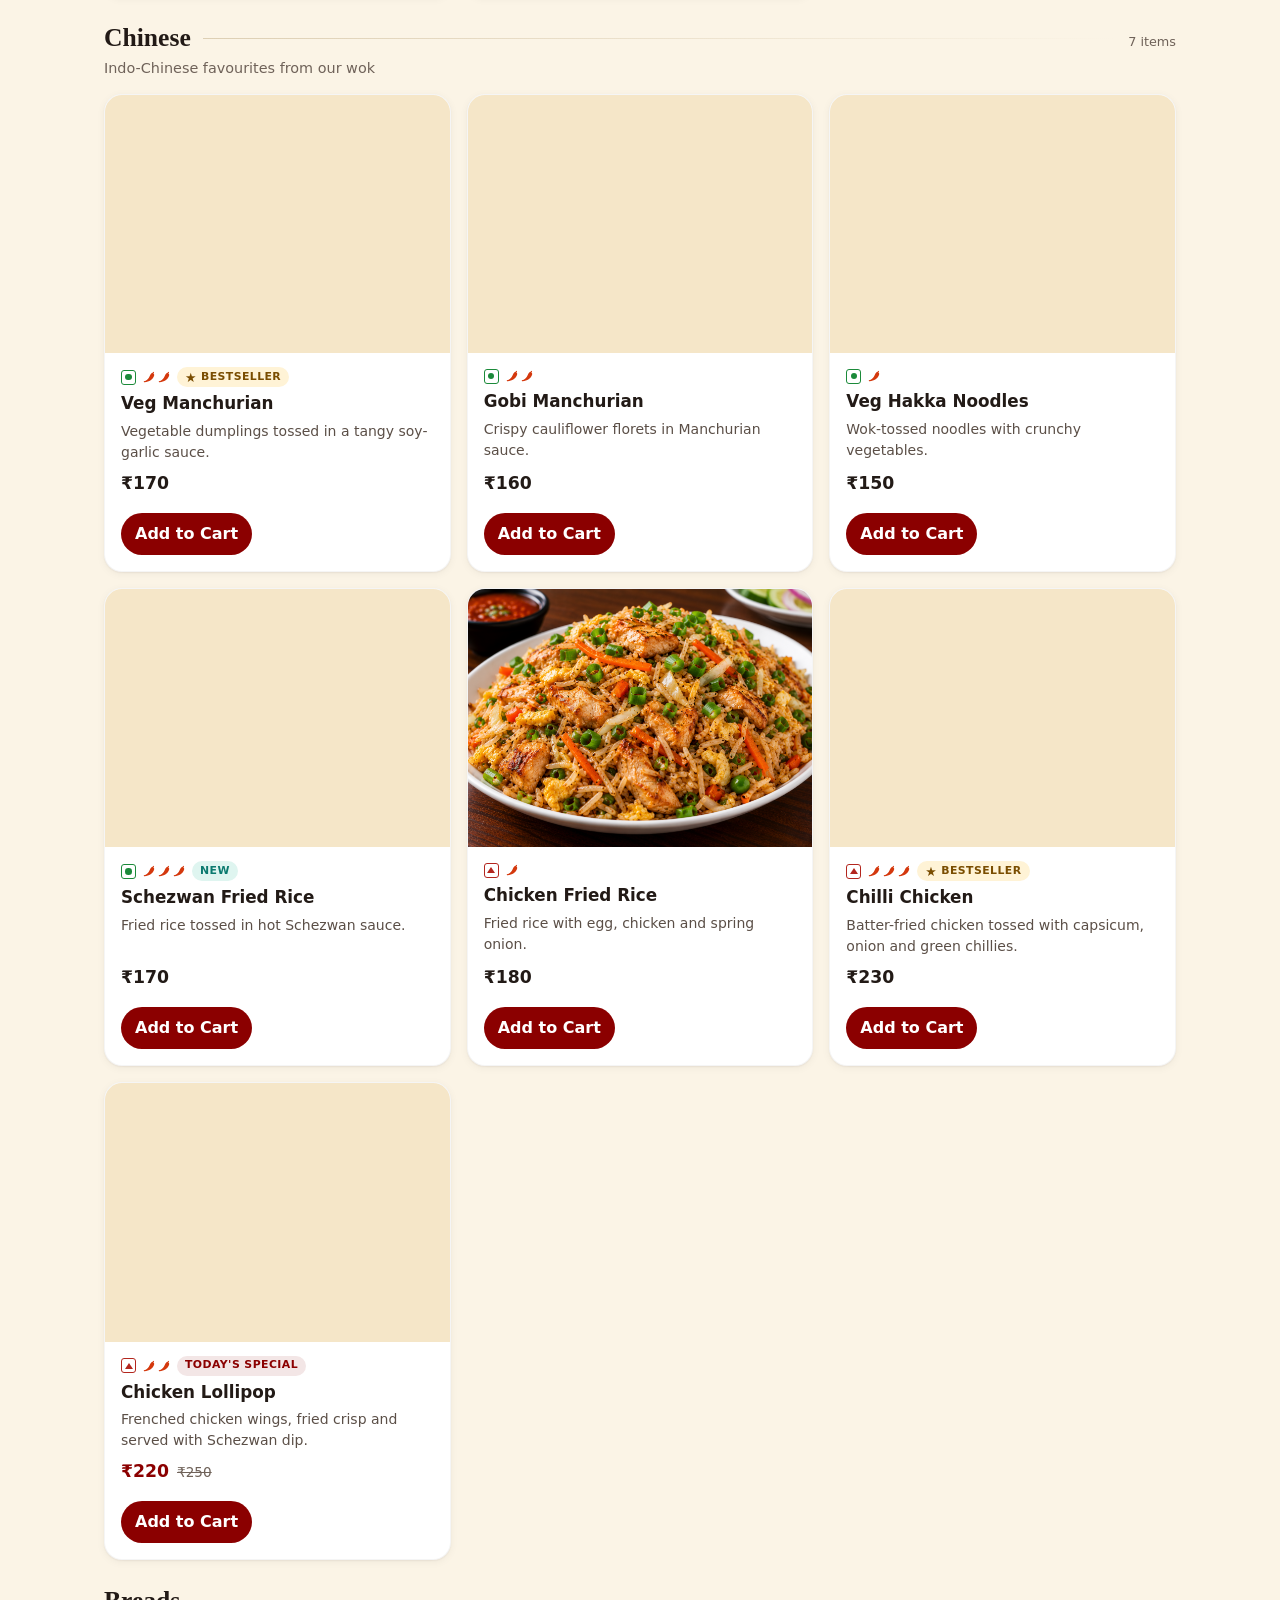
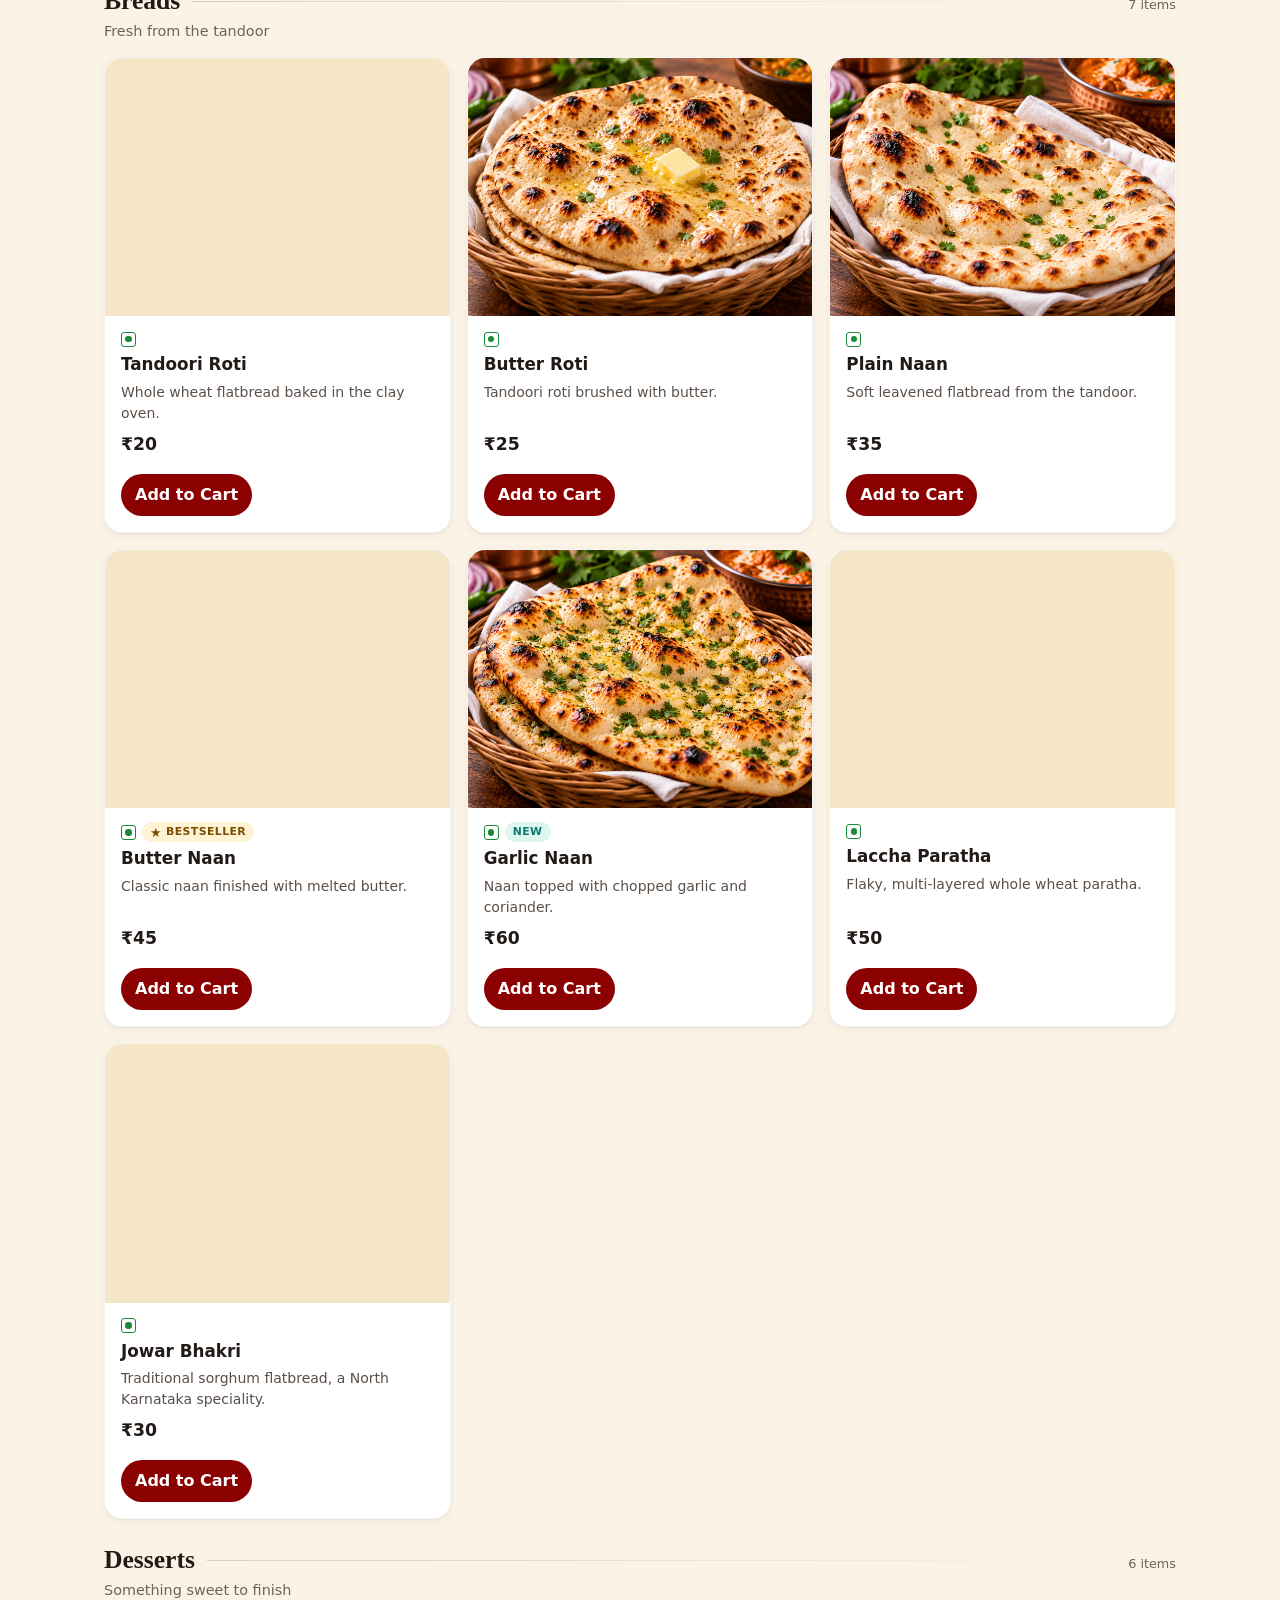
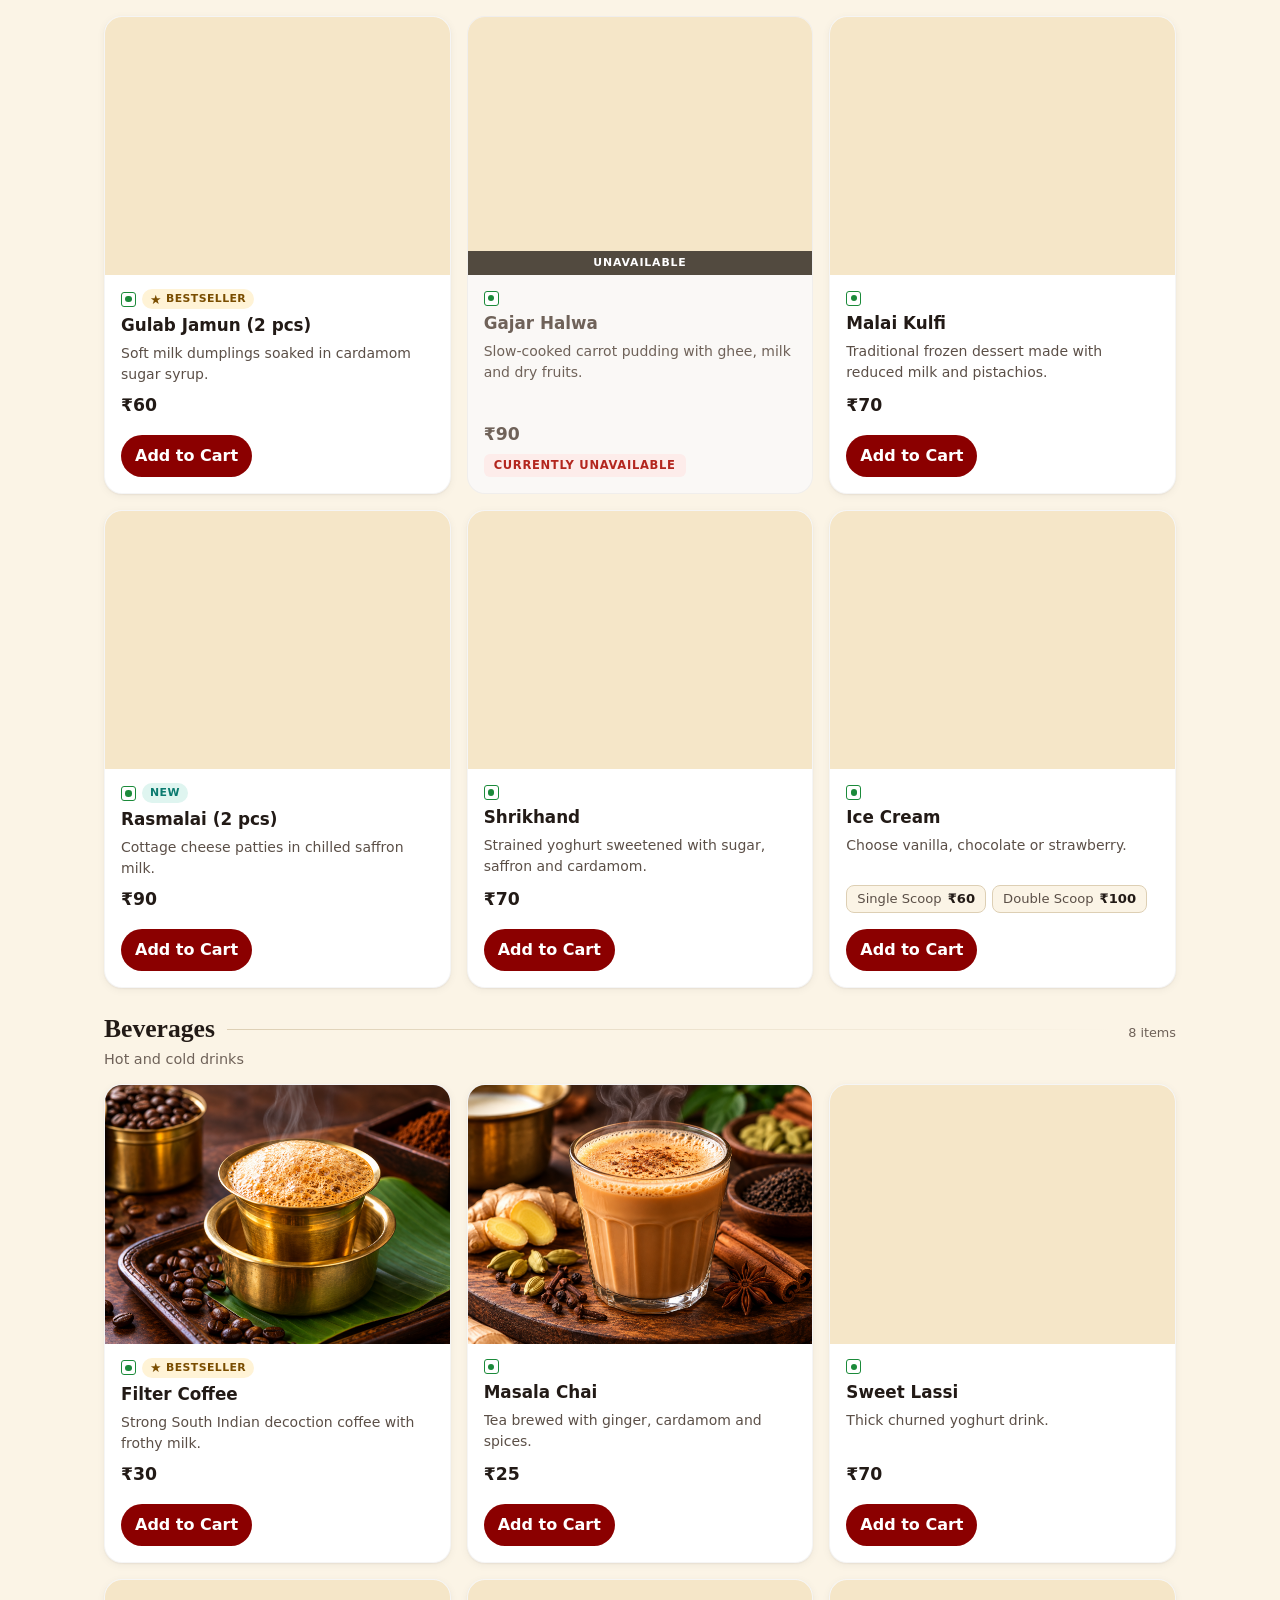
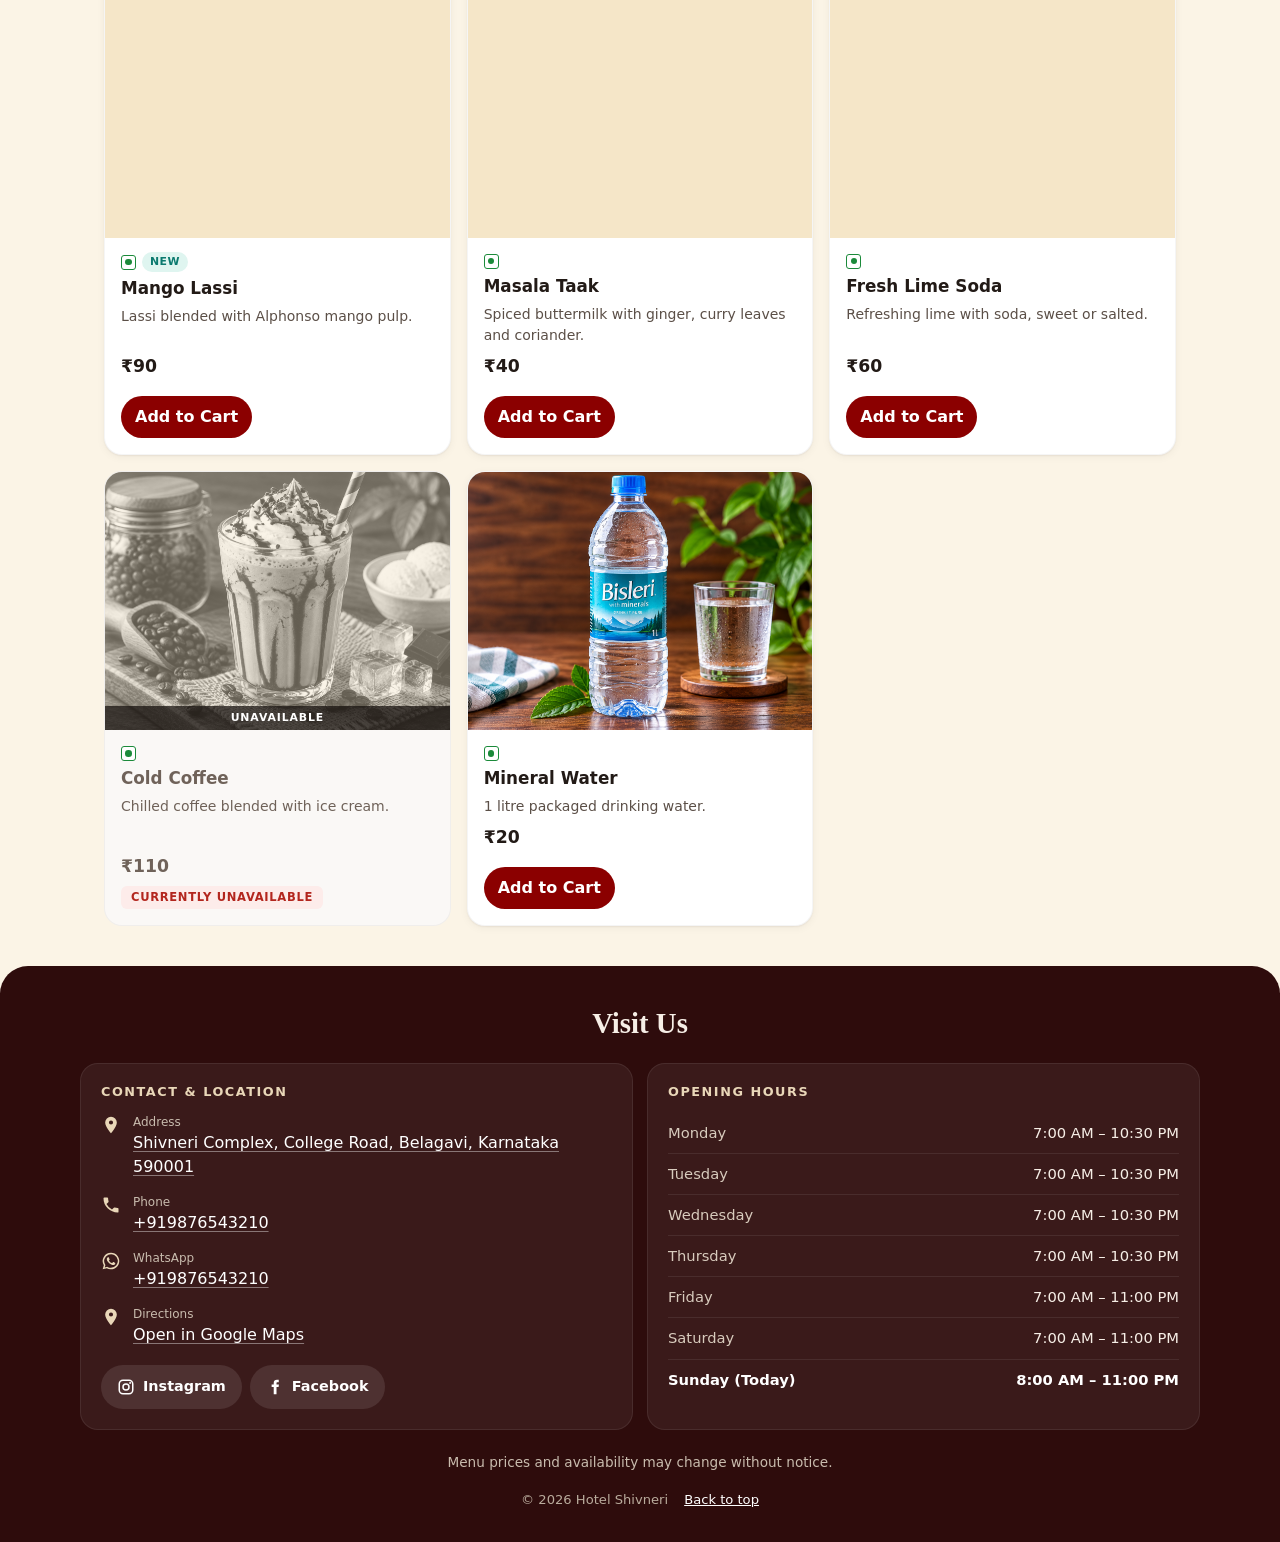
==== commit 4921d046: "Modify customer fields for WhatsApp orders Updated customer fields to indicate WhatsApp-only require" ====
--- a/index.html
+++ b/index.html
@@ -133,18 +133,20 @@
       <div id="cart-items" class="cart-items"></div>
       <div class="cart-total-line"><strong>Total</strong><strong id="cart-grand-total">₹0</strong></div>
     
+
 <div class="customer-fields">
-  <label for="customer-name">Your name *</label>
+  <p>Customer details are required only for WhatsApp orders.</p>
+
+  <label for="customer-name">Your name (WhatsApp only)</label>
   <input
     id="customer-name"
     type="text"
     maxlength="80"
     autocomplete="name"
     placeholder="Enter your name"
-    required
   >
 
-  <label for="customer-phone">Mobile number *</label>
+  <label for="customer-phone">Mobile number (WhatsApp only)</label>
   <input
     id="customer-phone"
     type="tel"
@@ -152,16 +154,14 @@
     autocomplete="tel-national"
     placeholder="10-digit mobile number"
     maxlength="10"
-    required
   >
 
-  <label for="customer-table">Table number *</label>
+  <label for="customer-table">Table number (optional for staff)</label>
   <input
     id="customer-table"
     type="text"
     maxlength="20"
     placeholder="e.g. 5"
-    required
   >
 
   <label for="customer-notes">Special instructions (optional)</label>
@@ -172,6 +172,7 @@
     placeholder="Less spicy, no onion..."
   ></textarea>
 </div>
+
 
       <div class="order-options">
         <button type="button" class="btn btn--primary" id="show-staff-order">Show Order to Staff</button>
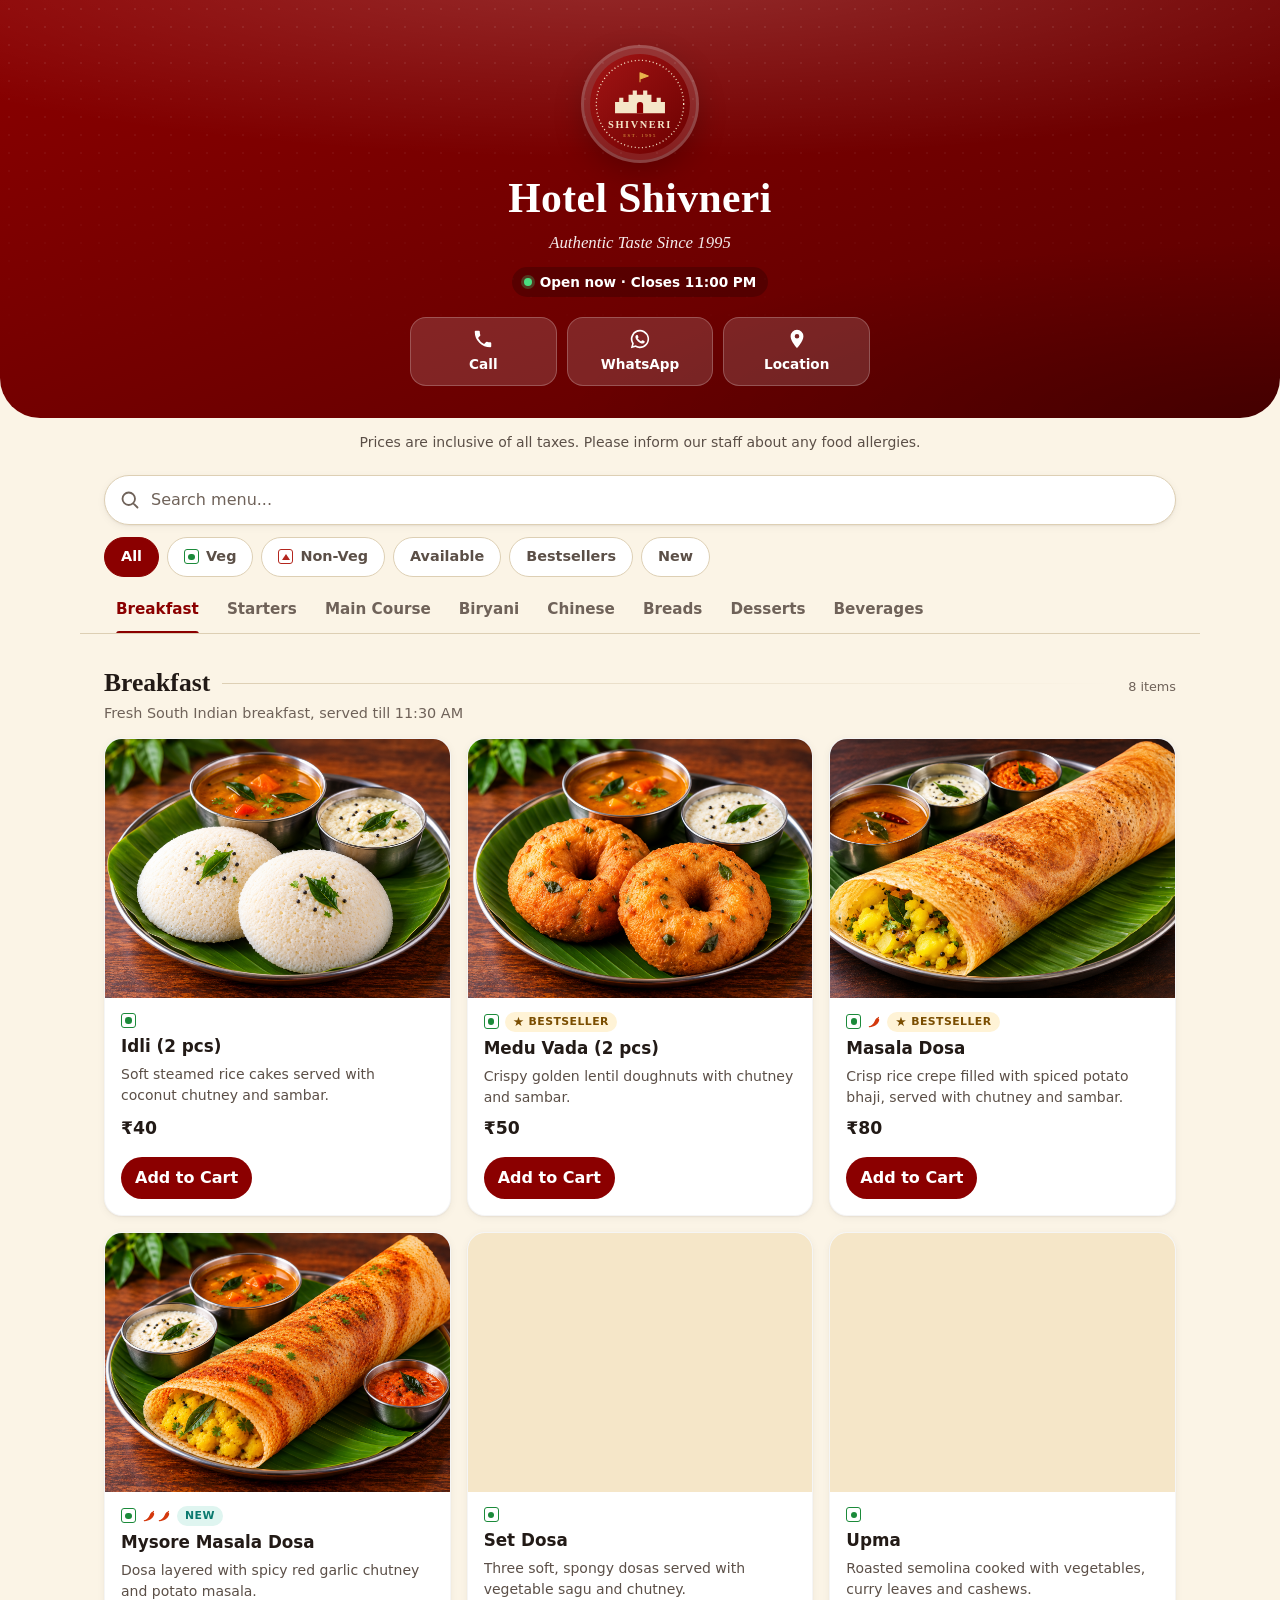
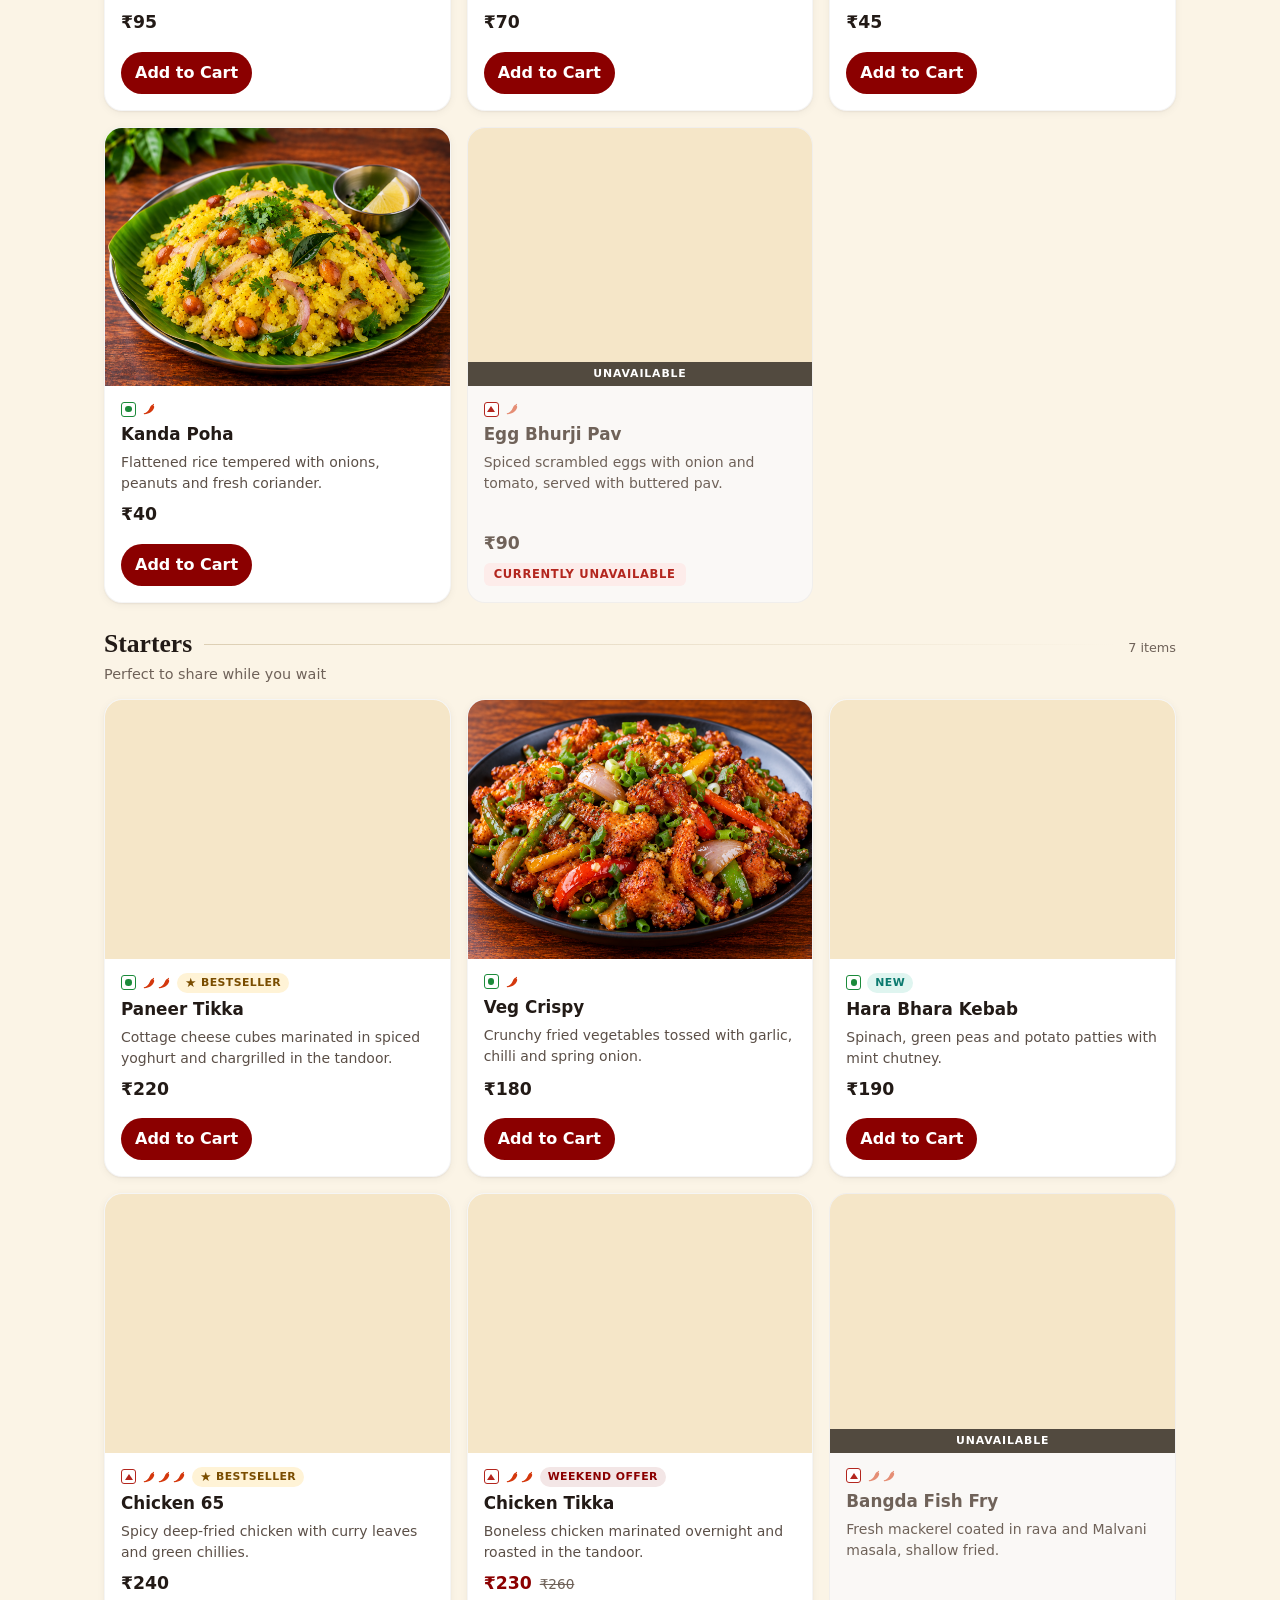
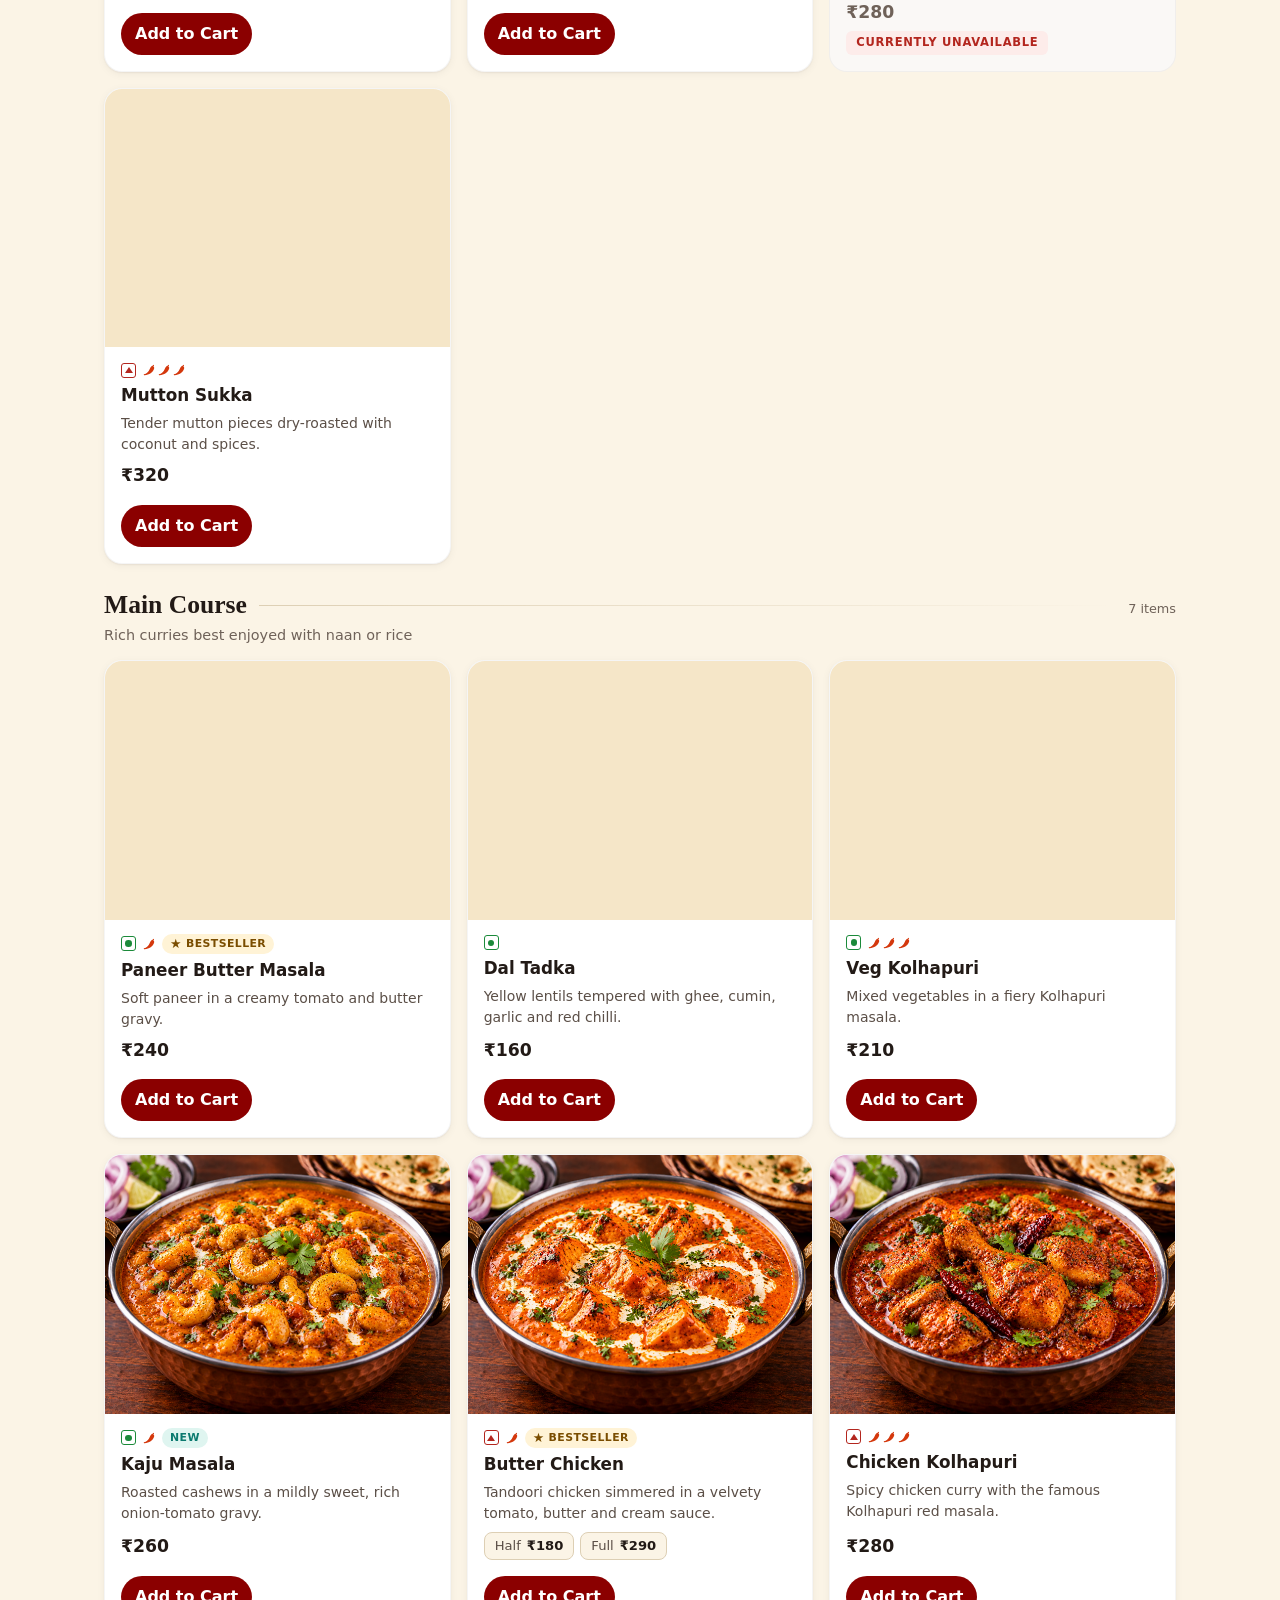
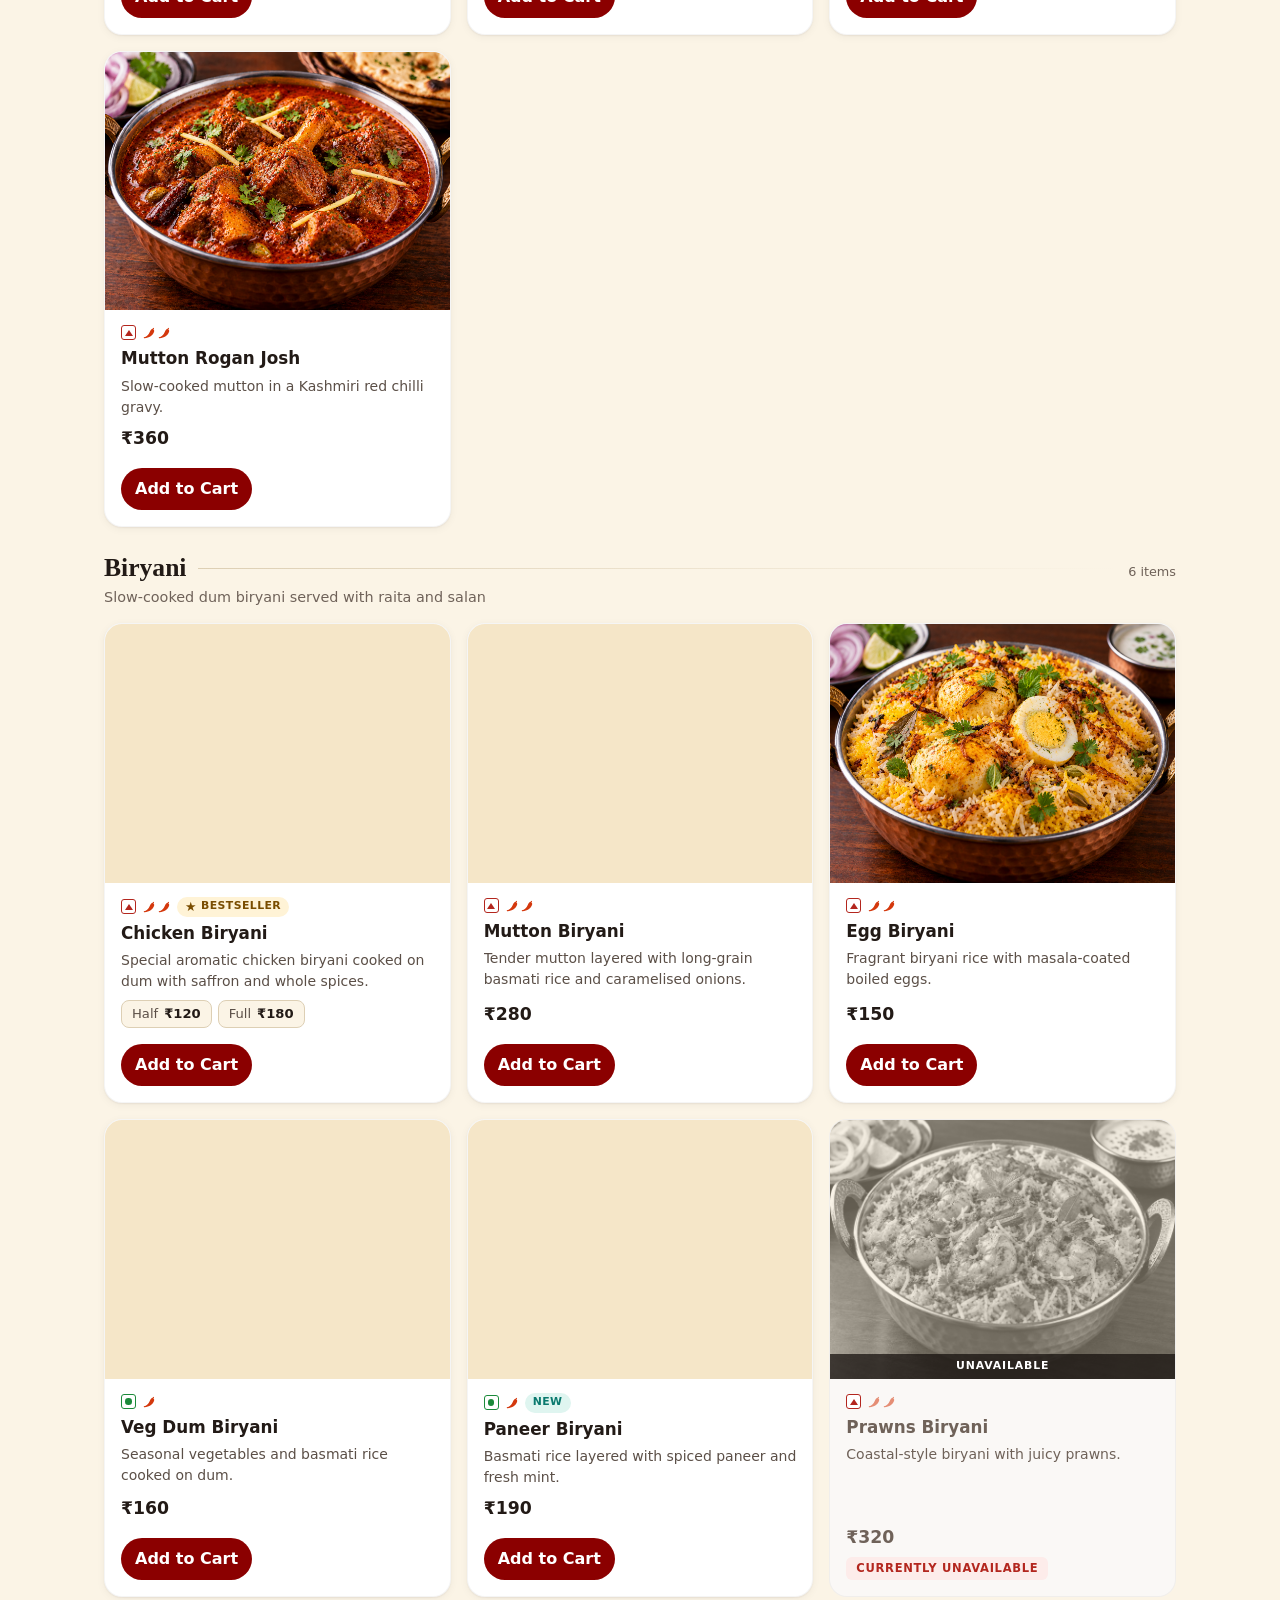
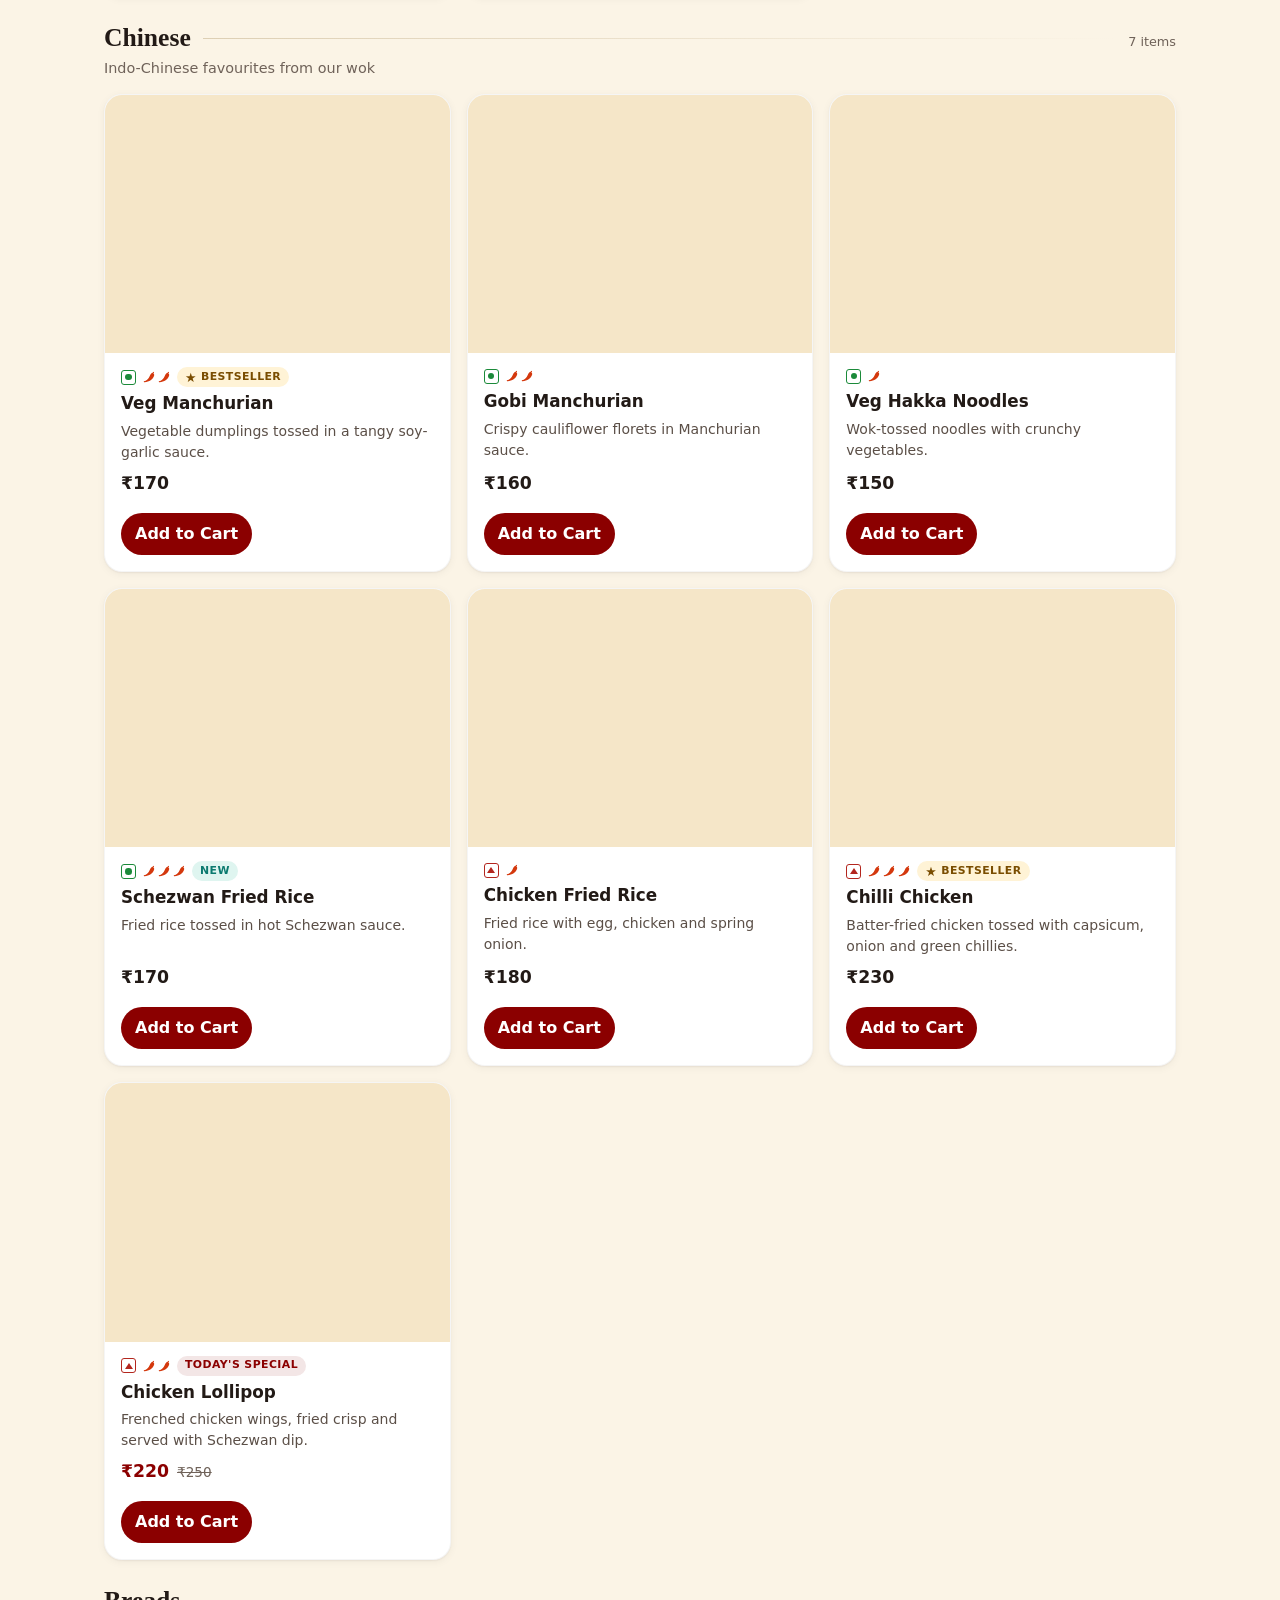
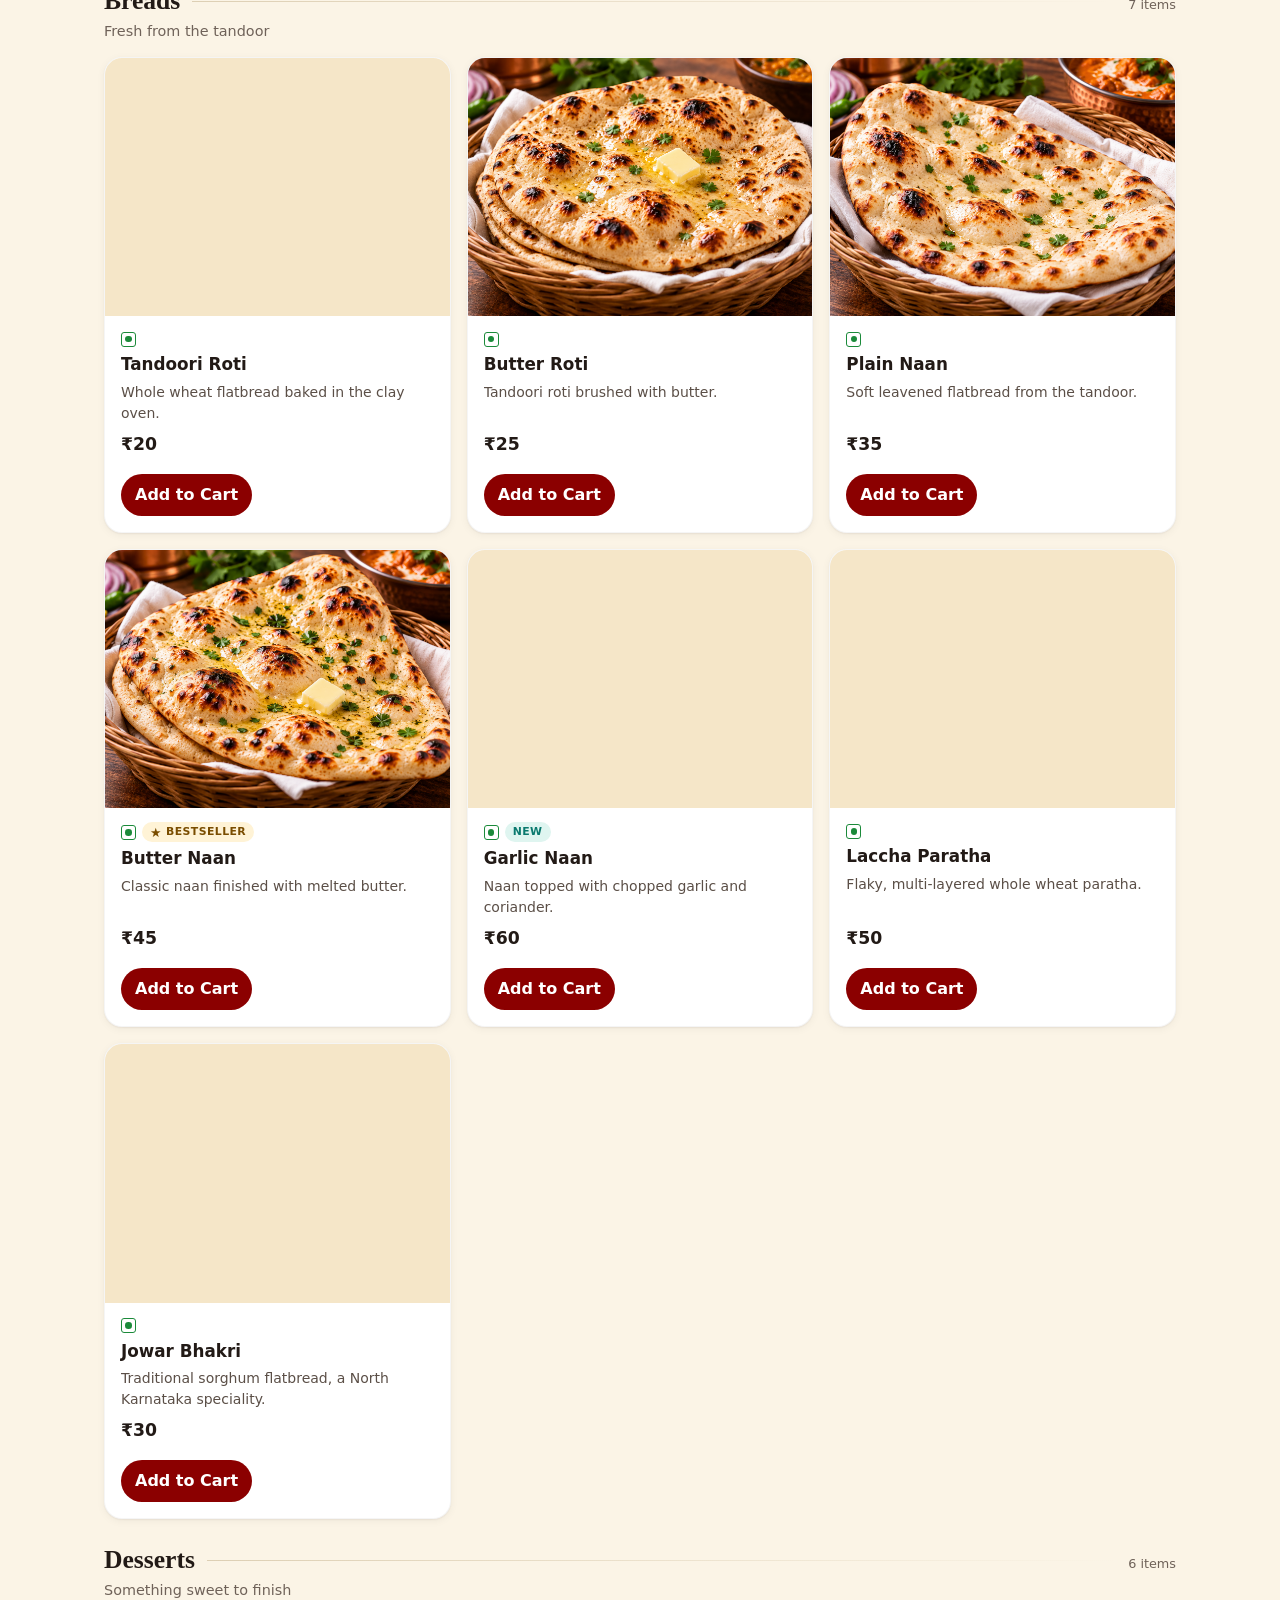
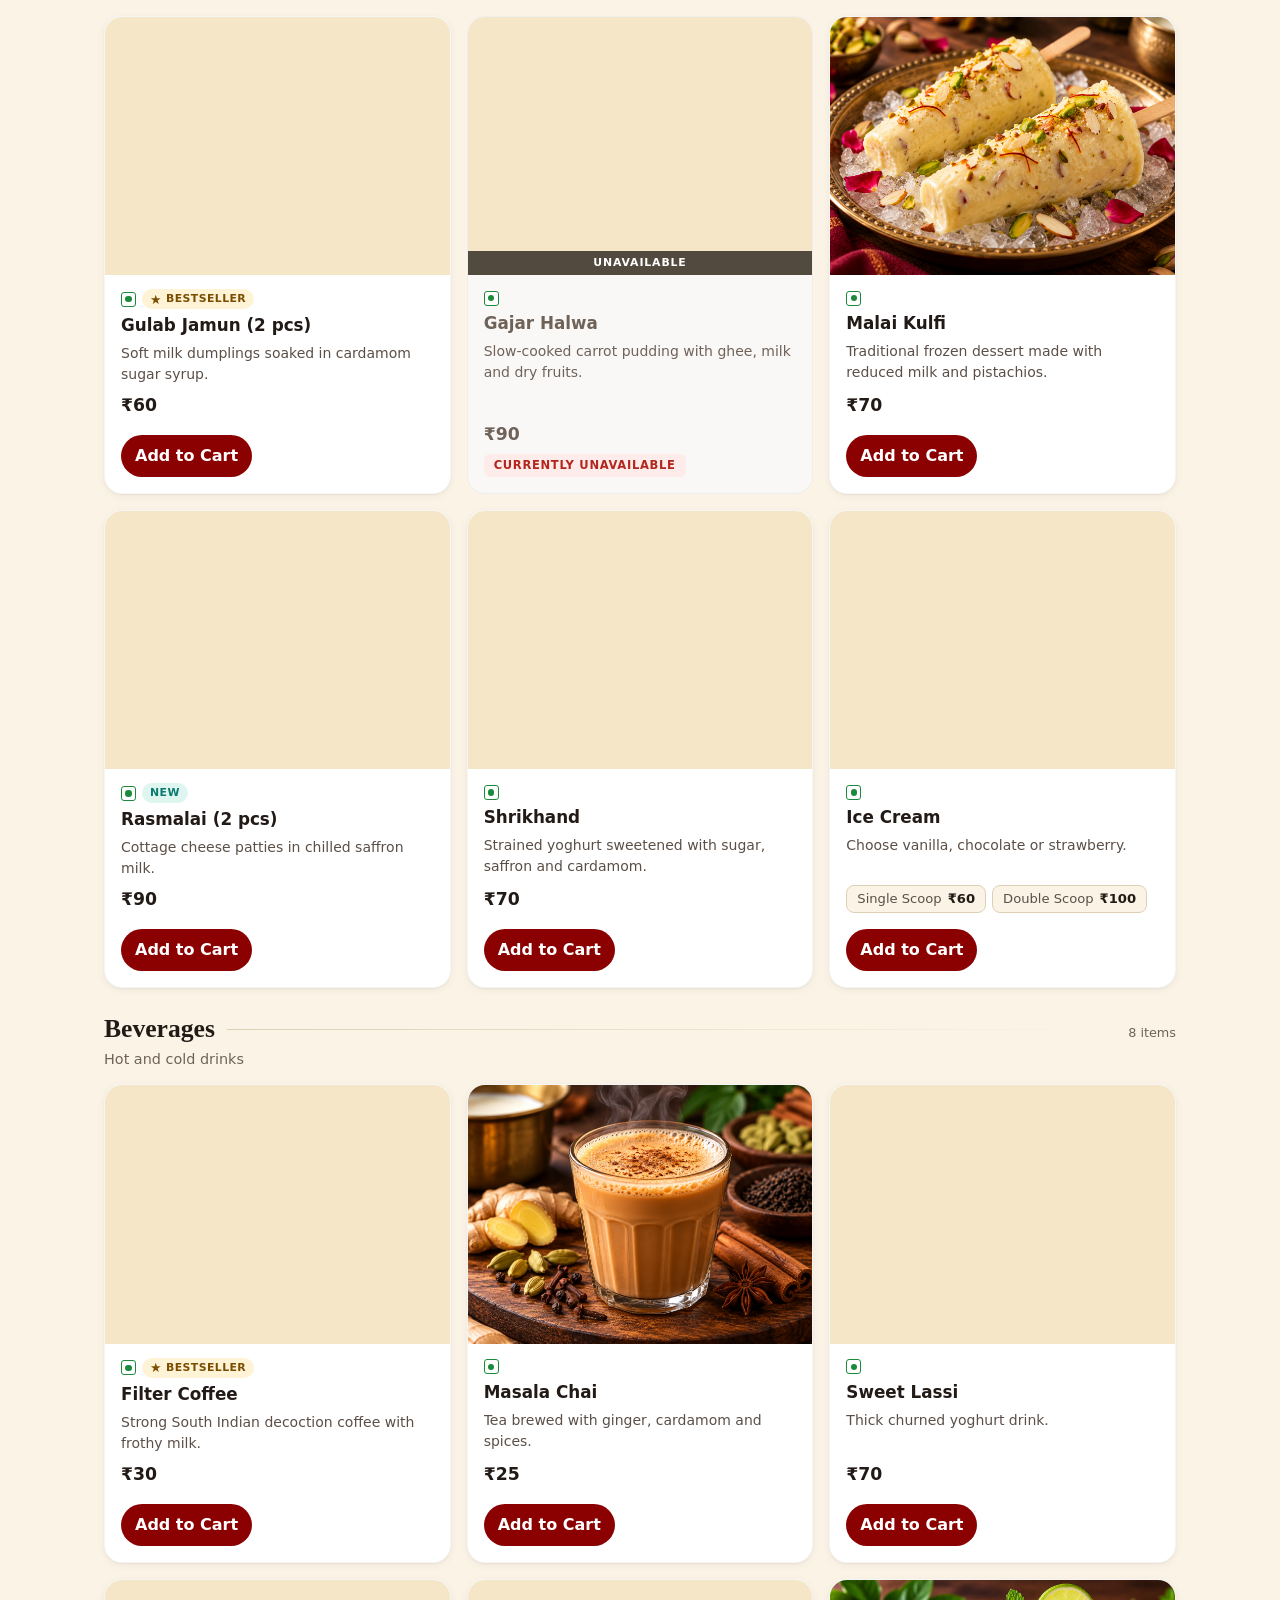
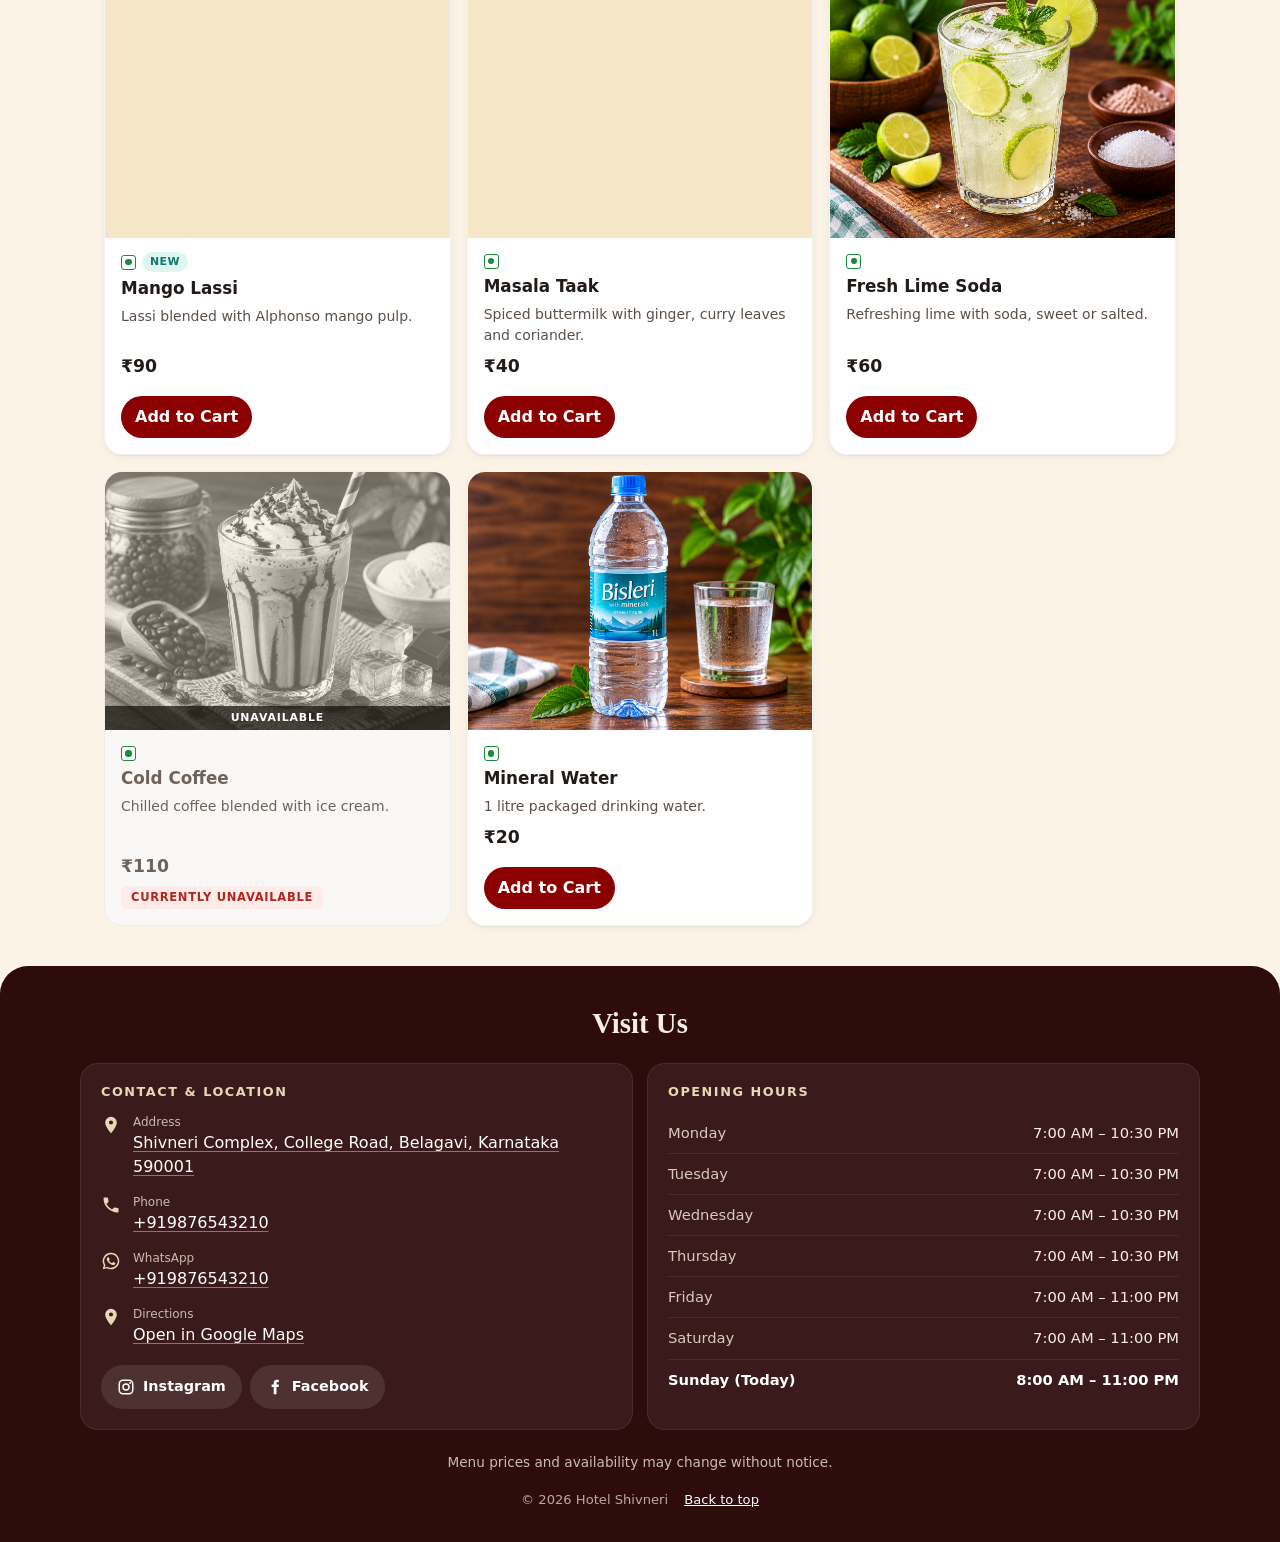
==== commit 32160633: "Add cart message element for accessibility" ====
--- a/index.html
+++ b/index.html
@@ -120,6 +120,7 @@
   </main>
 
   <!-- ============ CART / ORDER OPTIONS ============ -->
+  <p id="cart-message" role="status" aria-live="polite"></p>
   <aside class="cart-dock" id="cart-dock" hidden aria-live="polite">
     <div class="cart-dock__summary"><strong id="cart-count">0 items</strong><span id="cart-total">₹0</span></div>
     <button type="button" class="btn btn--primary cart-dock__button" id="open-cart">View Cart</button>
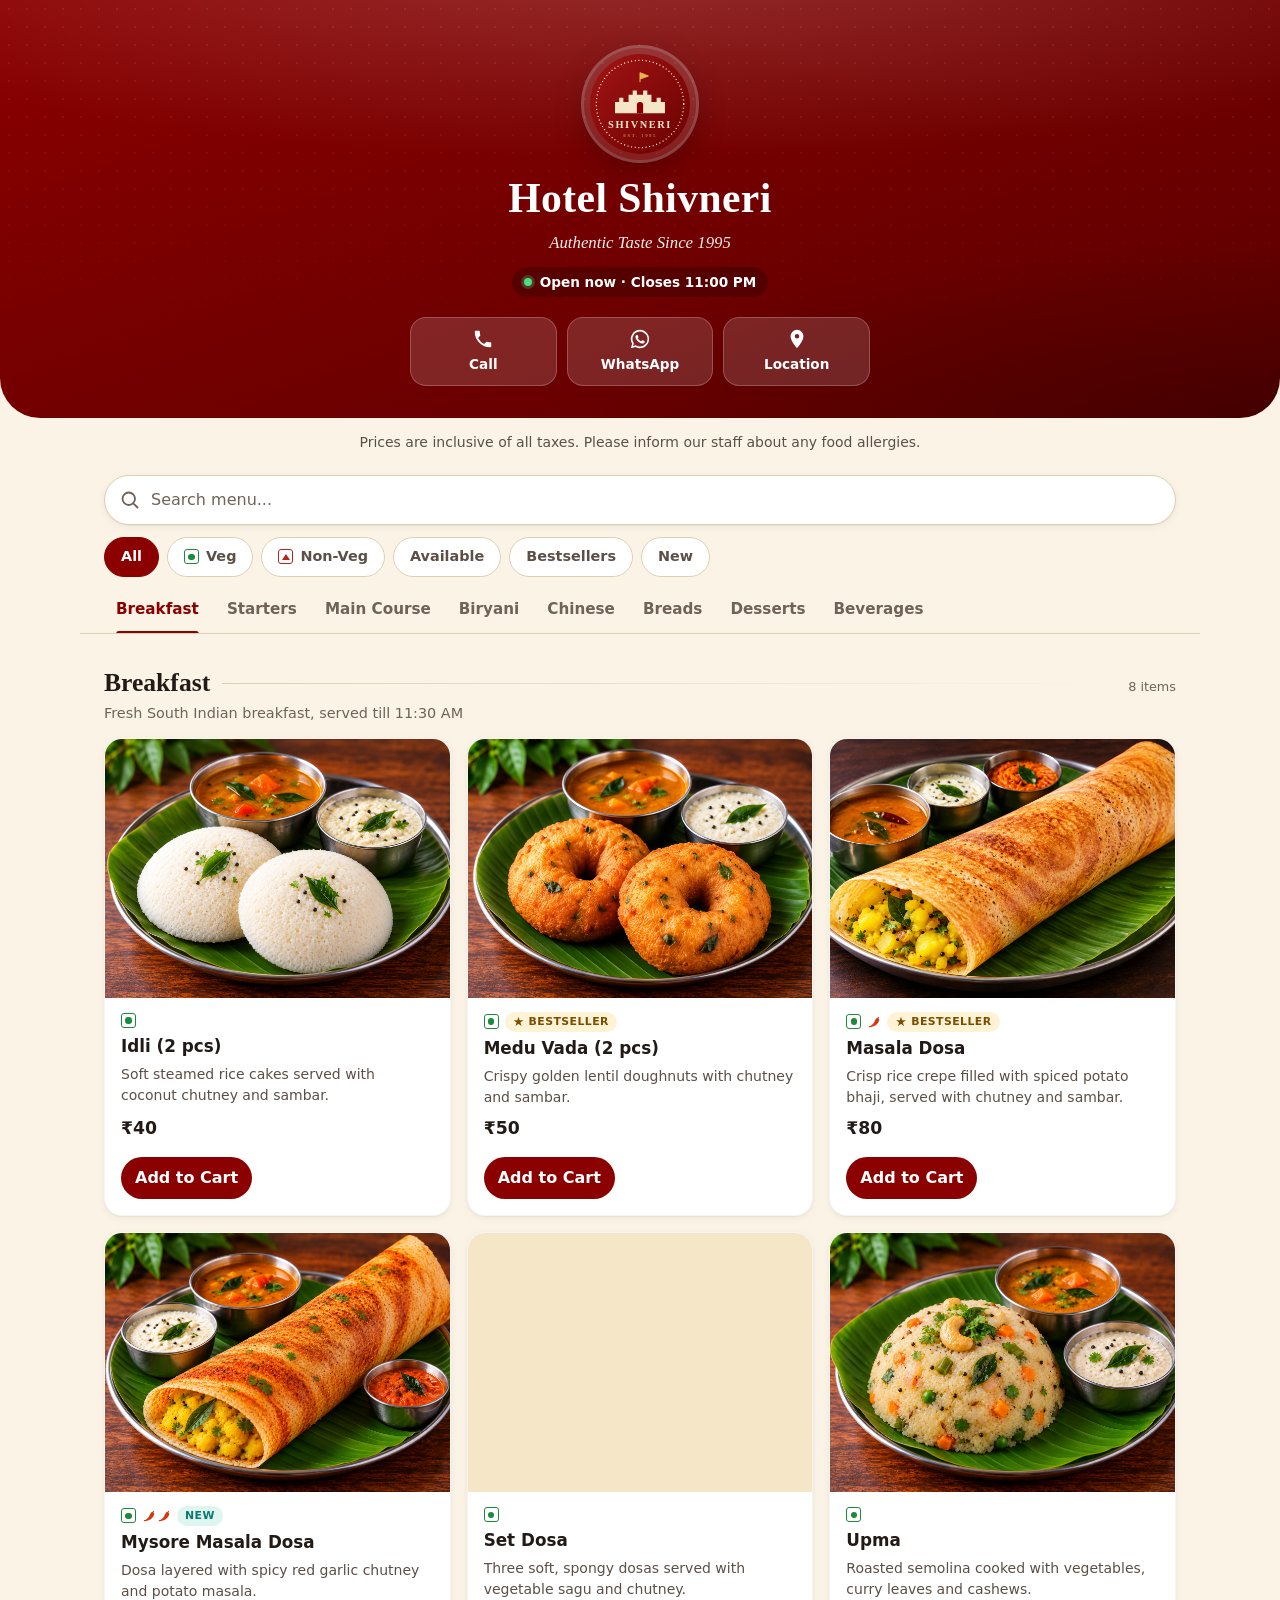
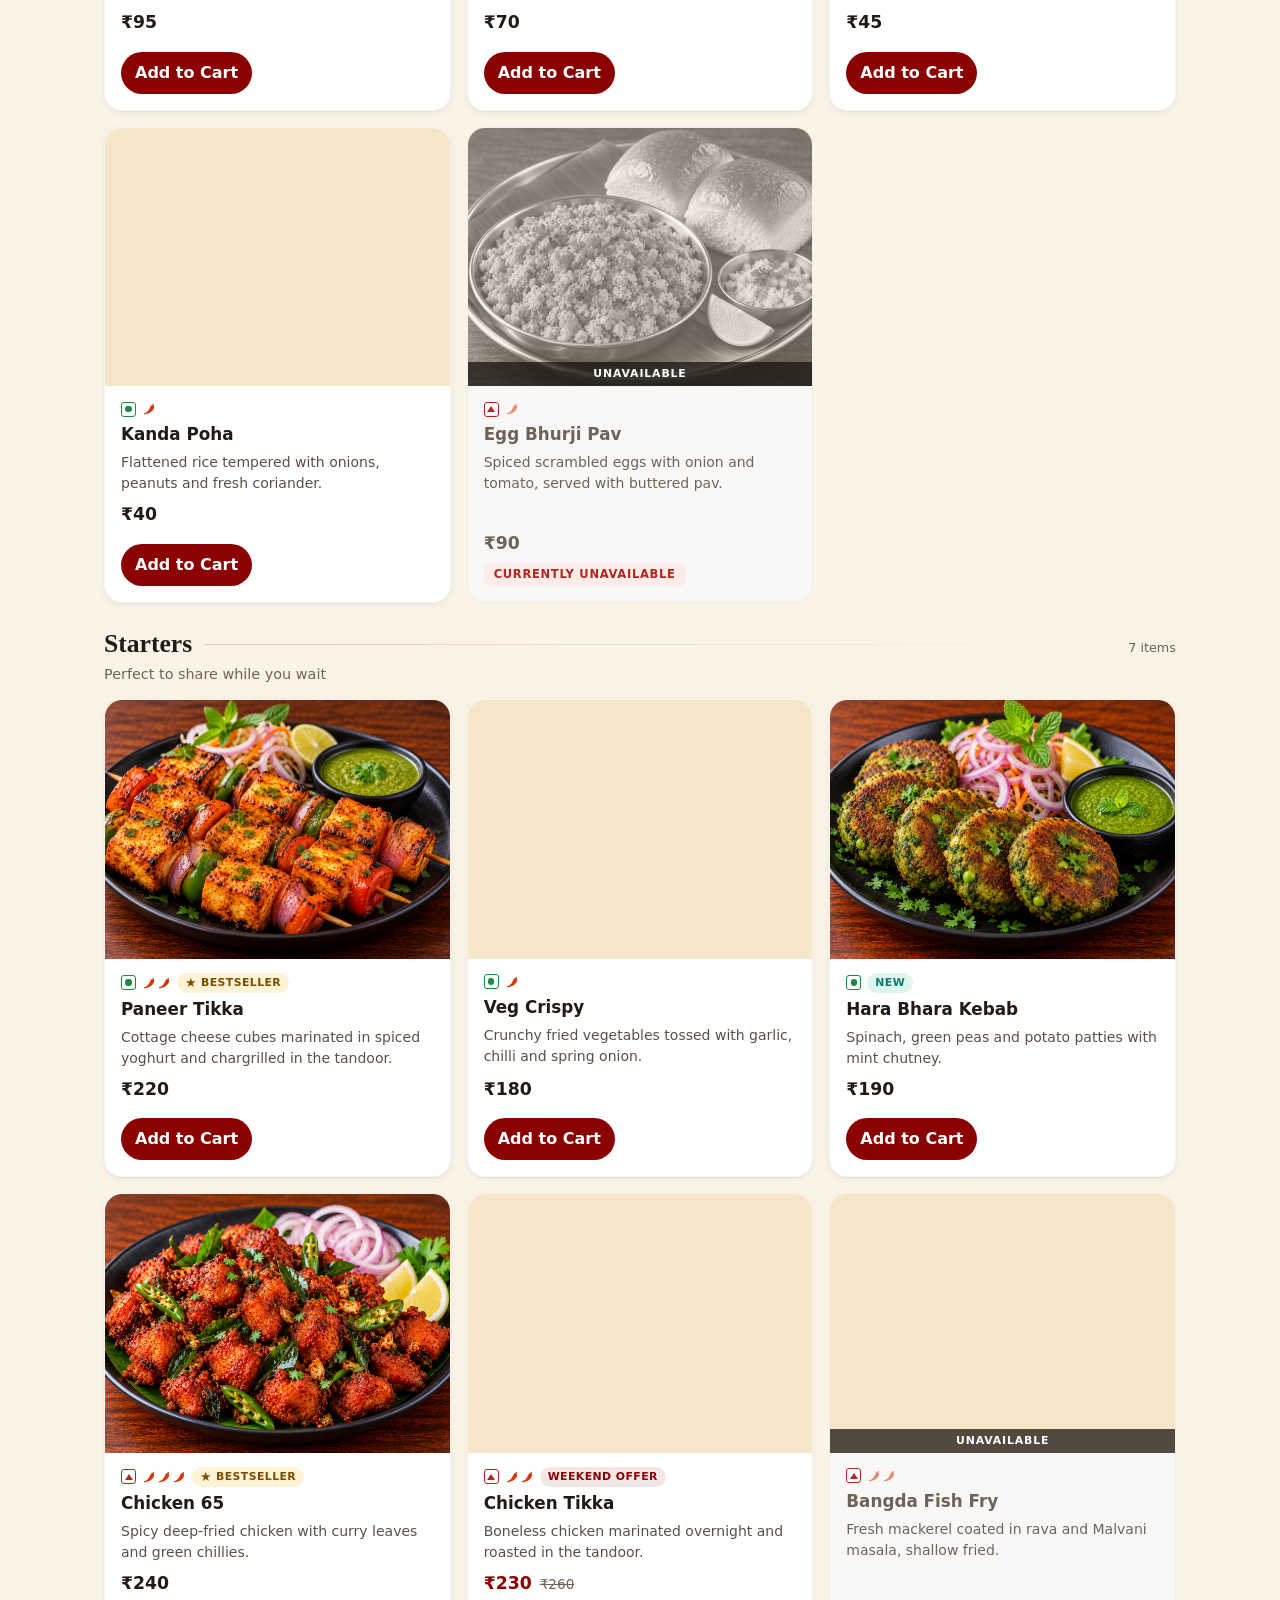
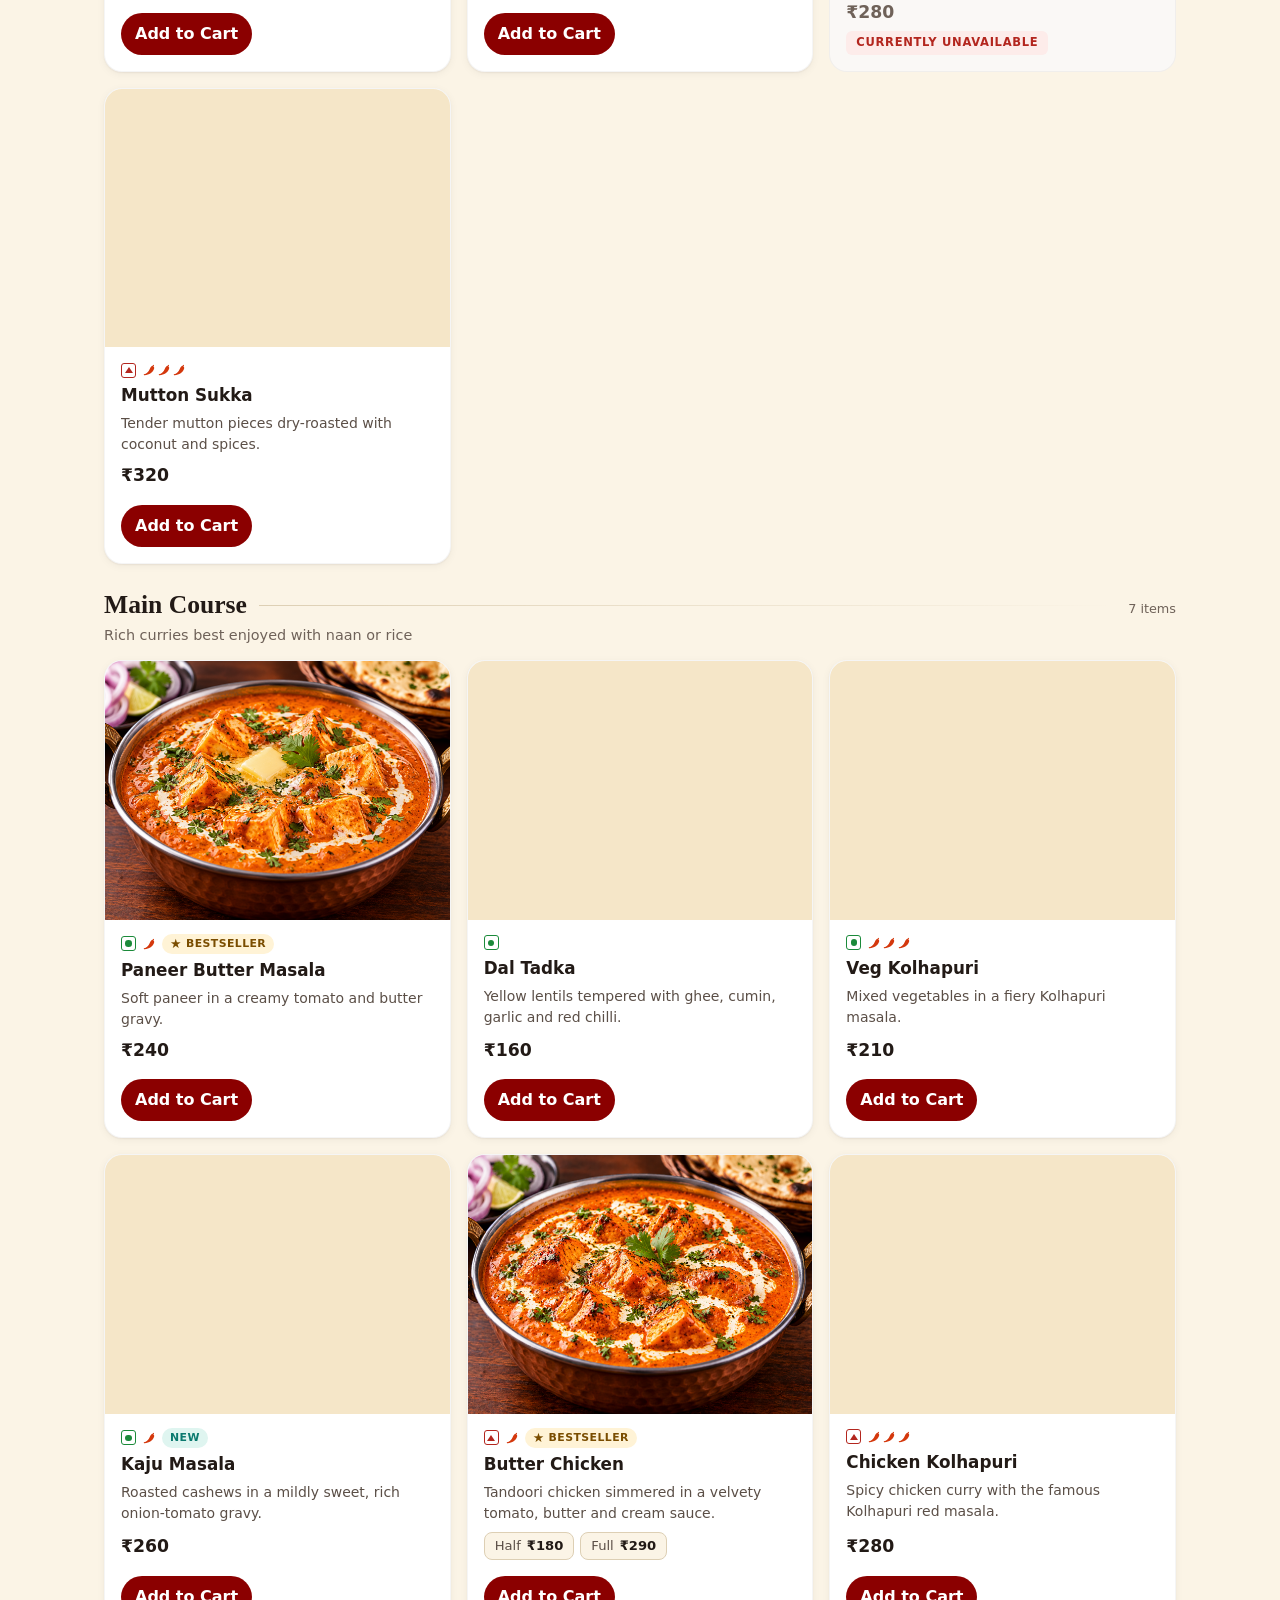
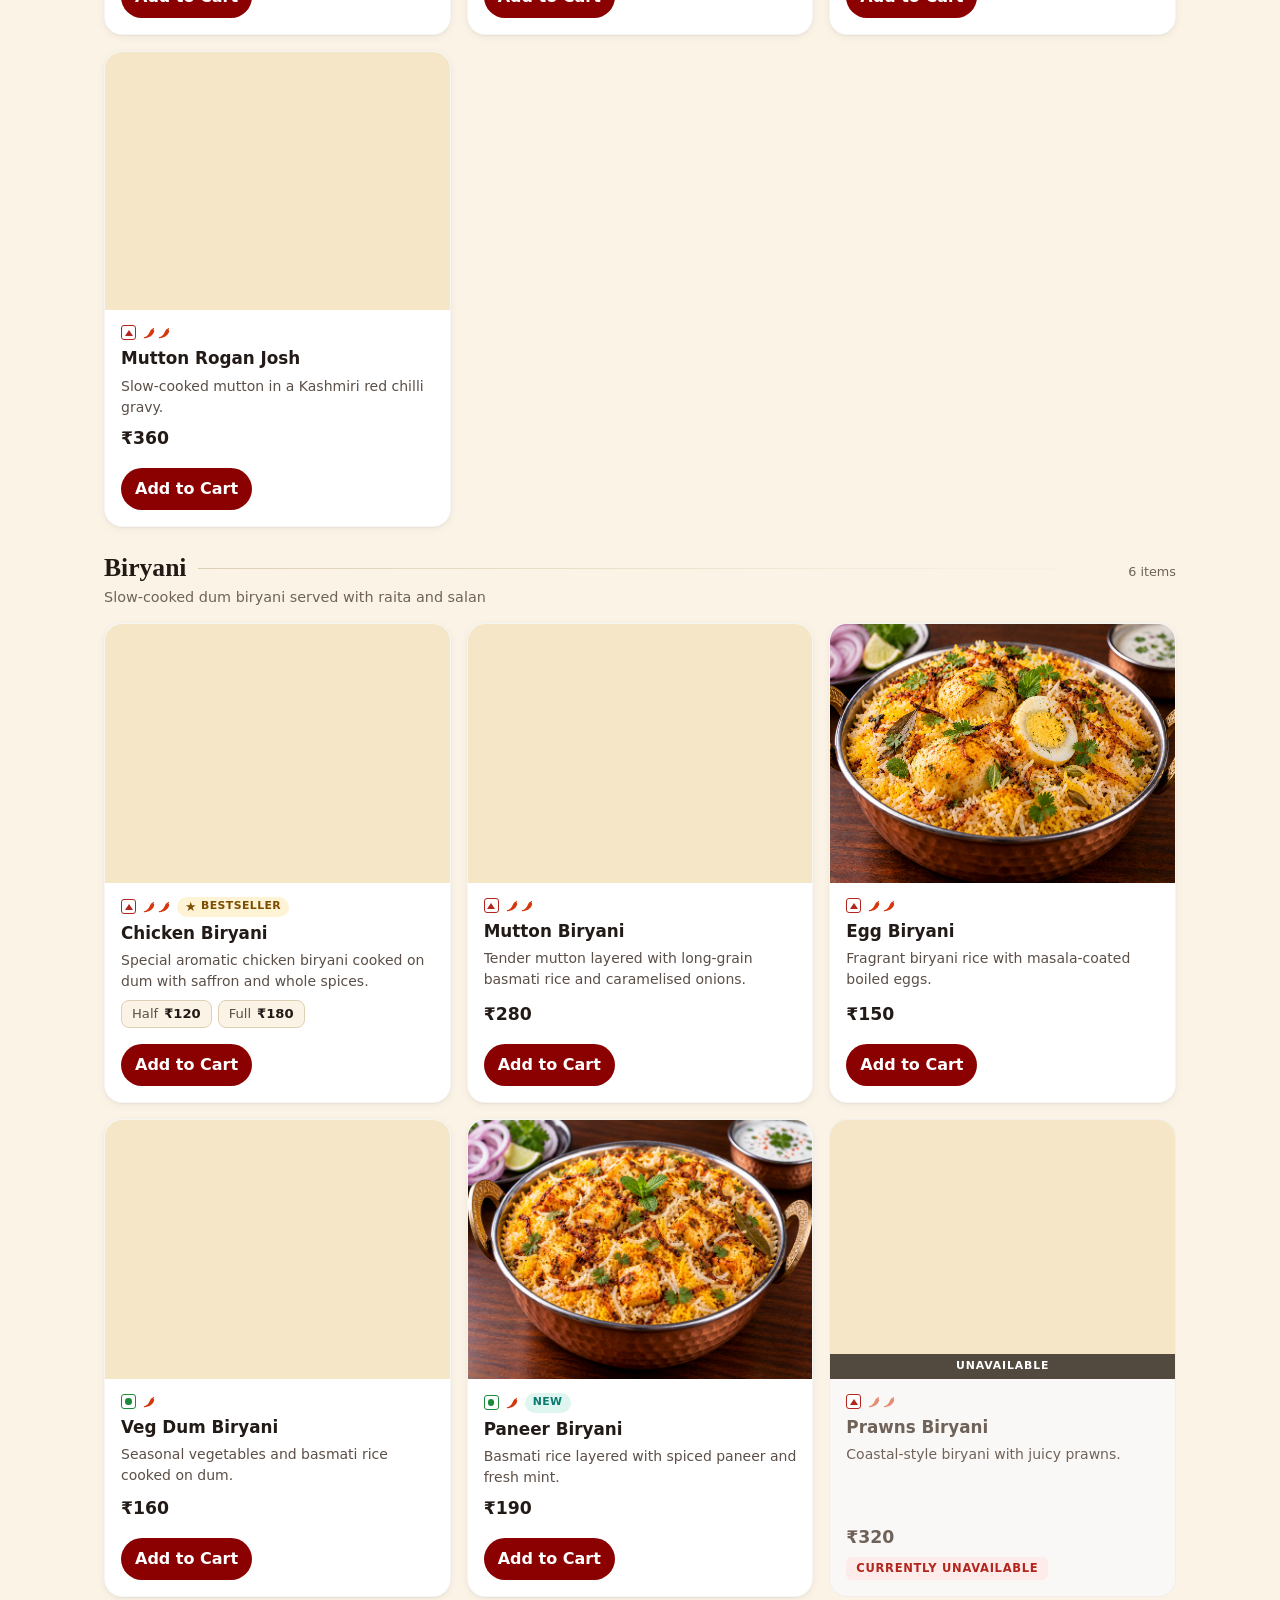
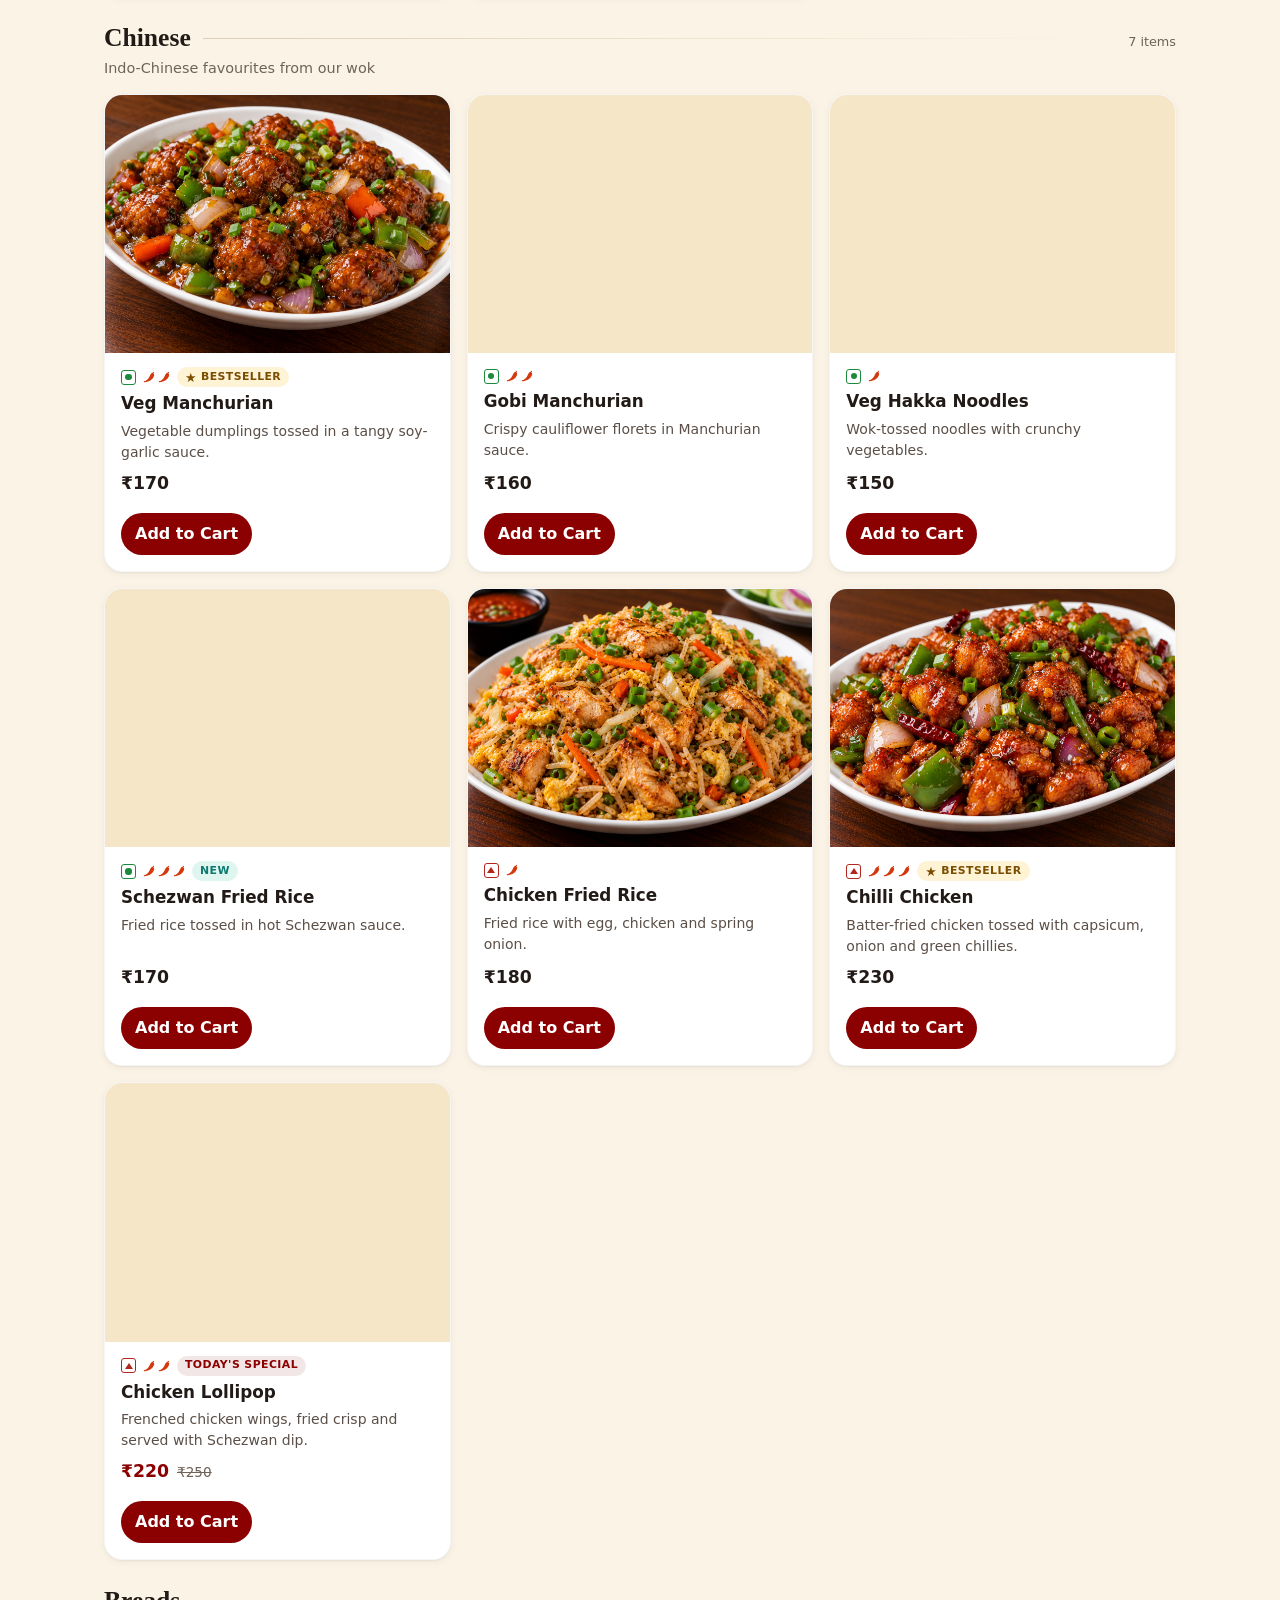
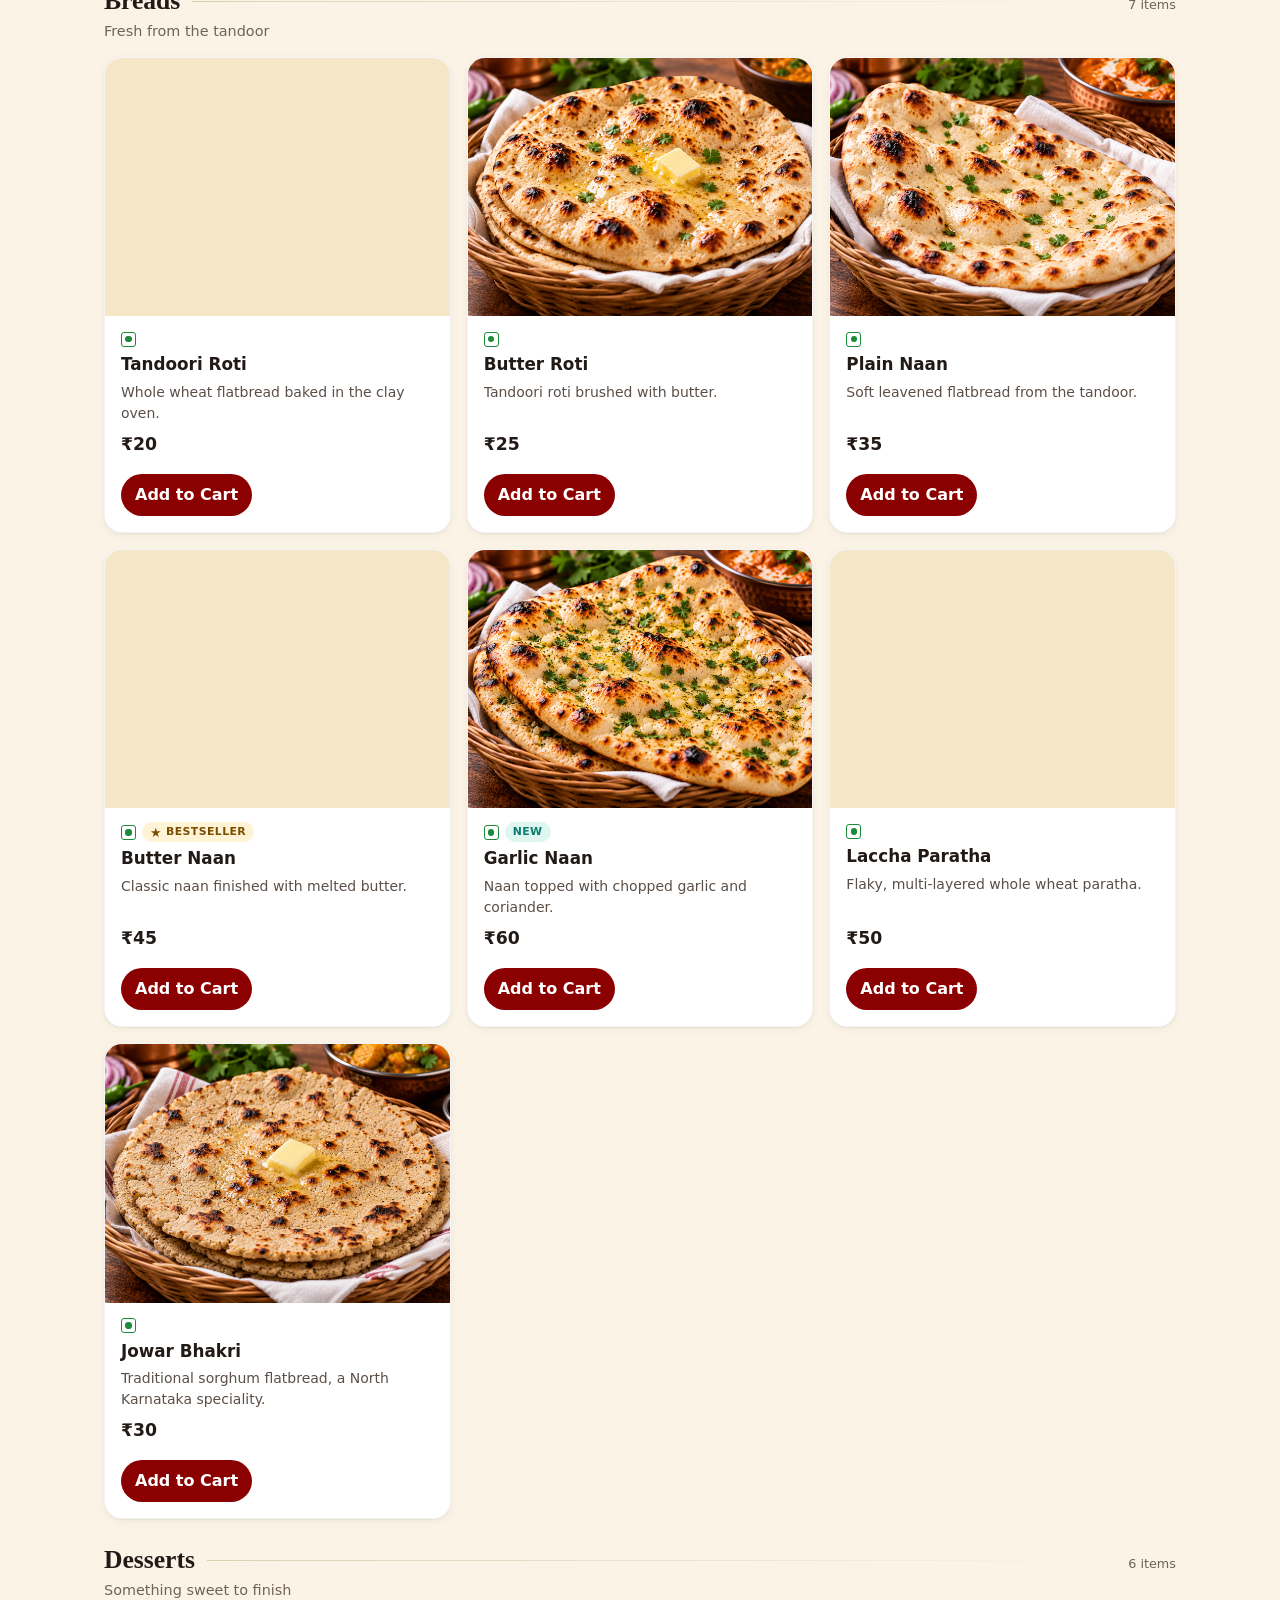
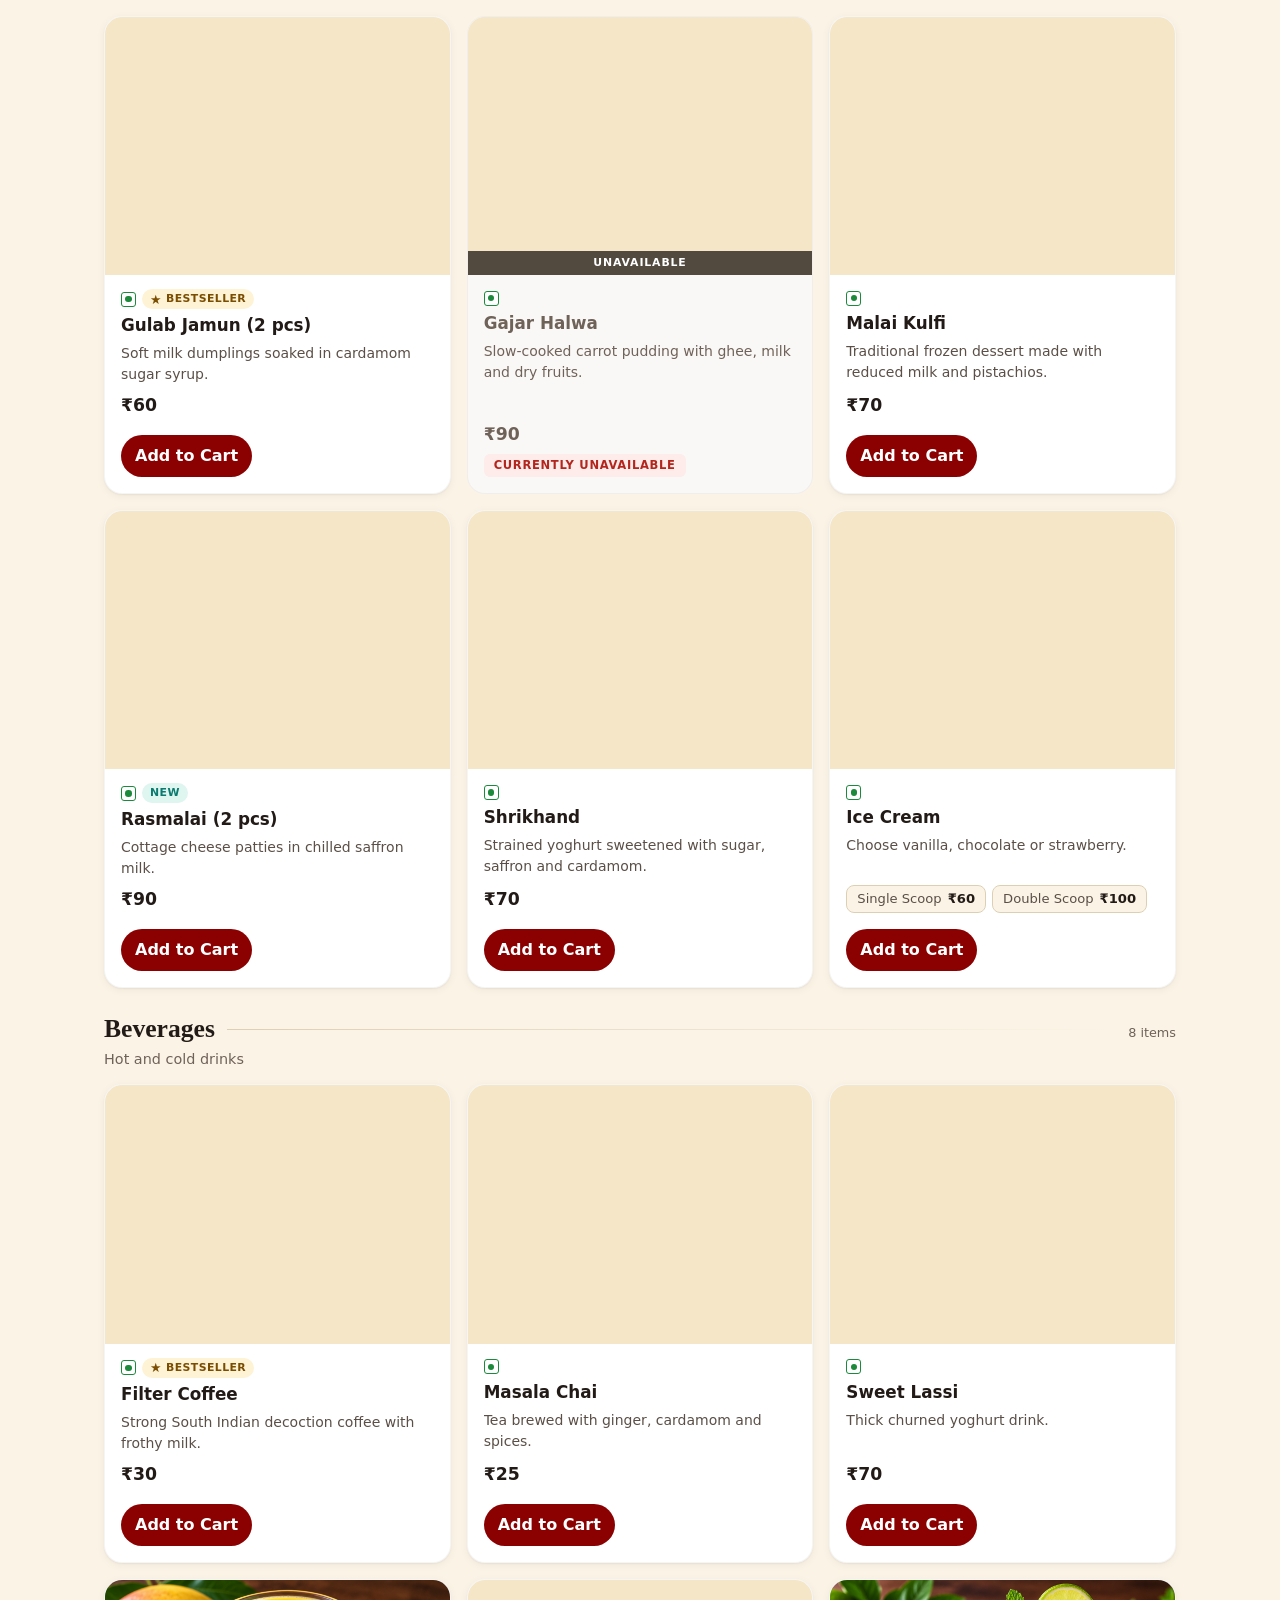
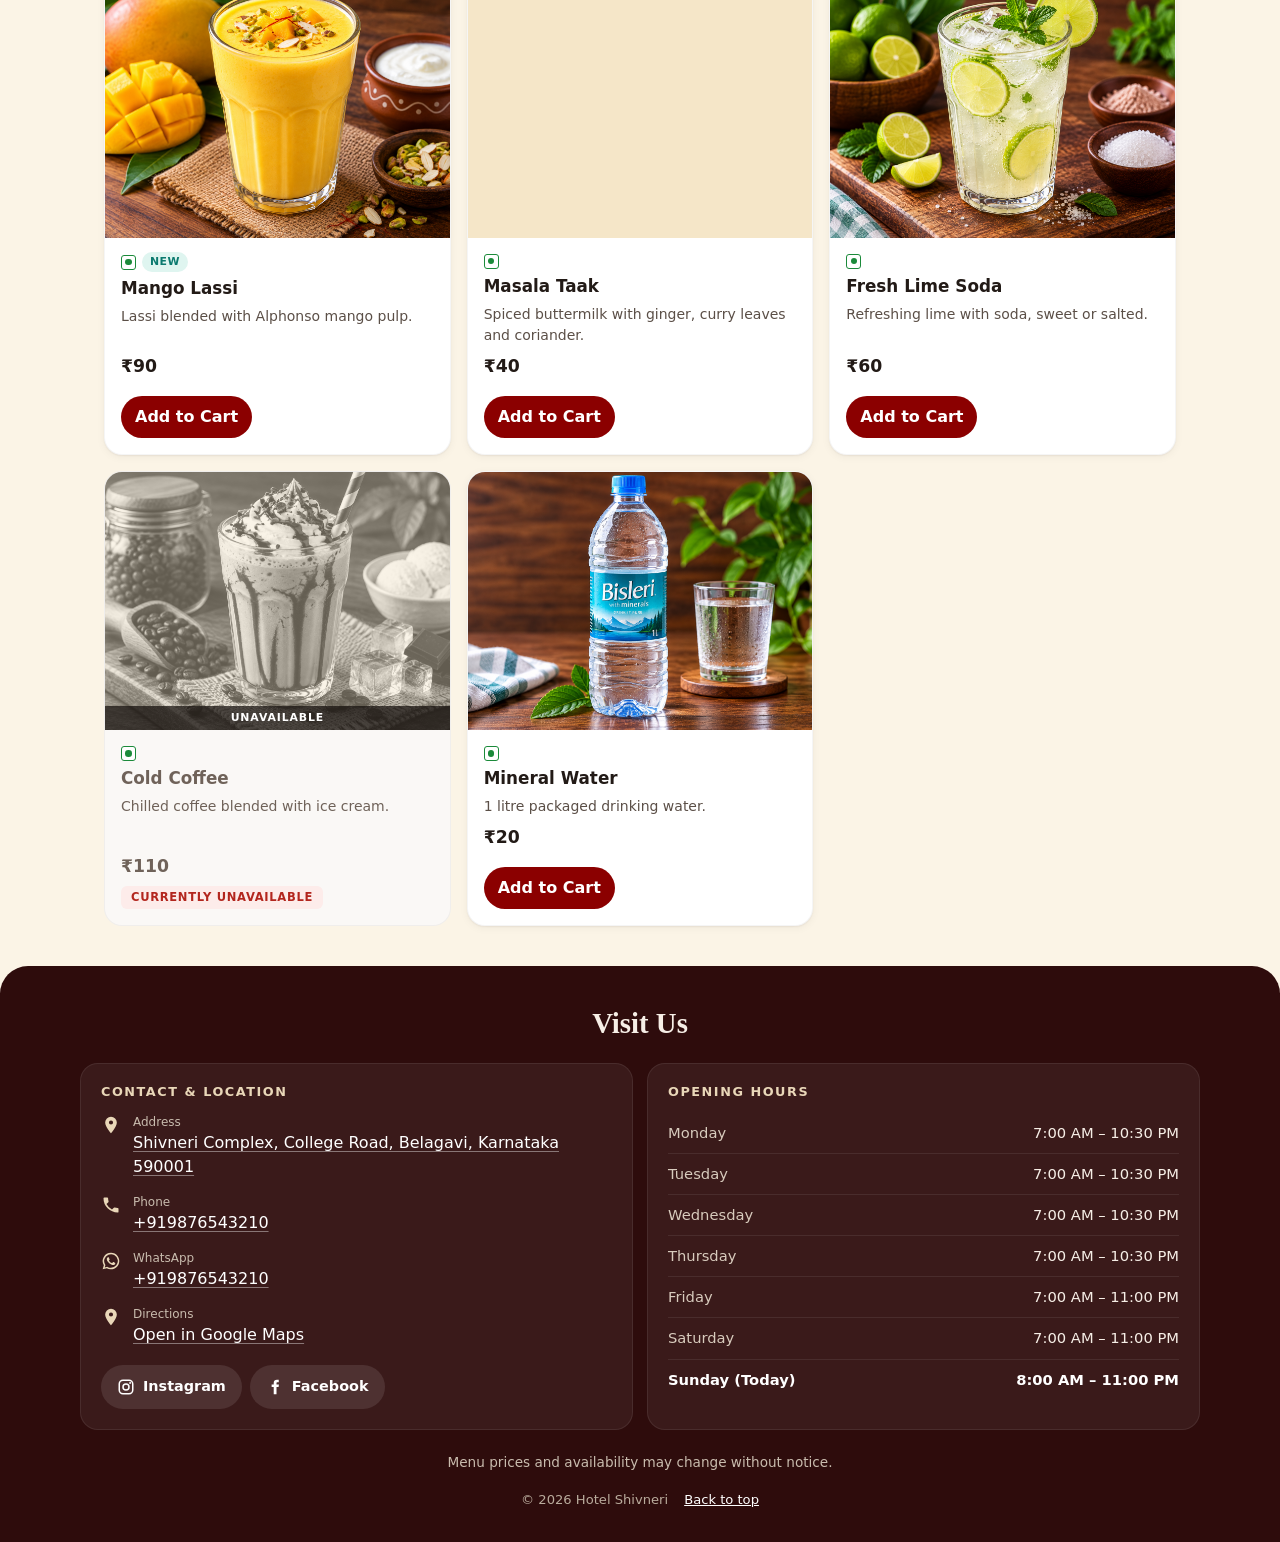
==== commit 85df925d: "Refactor customer fields for WhatsApp orders" ====
--- a/index.html
+++ b/index.html
@@ -135,44 +135,33 @@
       <div class="cart-total-line"><strong>Total</strong><strong id="cart-grand-total">₹0</strong></div>
     
 
-<div class="customer-fields">
-  <p>Customer details are required only for WhatsApp orders.</p>
-
-  <label for="customer-name">Your name (WhatsApp only)</label>
-  <input
-    id="customer-name"
-    type="text"
-    maxlength="80"
-    autocomplete="name"
-    placeholder="Enter your name"
-  >
-
-  <label for="customer-phone">Mobile number (WhatsApp only)</label>
-  <input
-    id="customer-phone"
-    type="tel"
-    inputmode="numeric"
-    autocomplete="tel-national"
-    placeholder="10-digit mobile number"
-    maxlength="10"
-  >
-
-  <label for="customer-table">Table number (optional for staff)</label>
-  <input
-    id="customer-table"
-    type="text"
-    maxlength="20"
-    placeholder="e.g. 5"
-  >
+
+<div class="customer-fields" id="whatsapp-fields" hidden>
+  <p>Fill in your details to place your order via WhatsApp.</p>
+
+  <label for="customer-name">Your name</label>
+  <input id="customer-name" type="text" maxlength="80"
+         autocomplete="name" placeholder="Enter your name">
+
+  <label for="customer-phone">Mobile number</label>
+  <input id="customer-phone" type="tel" inputmode="numeric"
+         autocomplete="tel-national" maxlength="10"
+         placeholder="10-digit mobile number">
+
+  <label for="customer-table">Table number</label>
+  <input id="customer-table" type="text" maxlength="20"
+         placeholder="Enter your table number">
 
   <label for="customer-notes">Special instructions (optional)</label>
-  <textarea
-    id="customer-notes"
-    rows="2"
-    maxlength="300"
-    placeholder="Less spicy, no onion..."
-  ></textarea>
+  <textarea id="customer-notes" rows="2" maxlength="300"
+            placeholder="Less spicy, no onion..."></textarea>
+
+  <button type="button" class="btn btn--primary"
+          id="confirm-whatsapp-order">
+    Continue to WhatsApp
+  </button>
 </div>
+
 
 
       <div class="order-options">
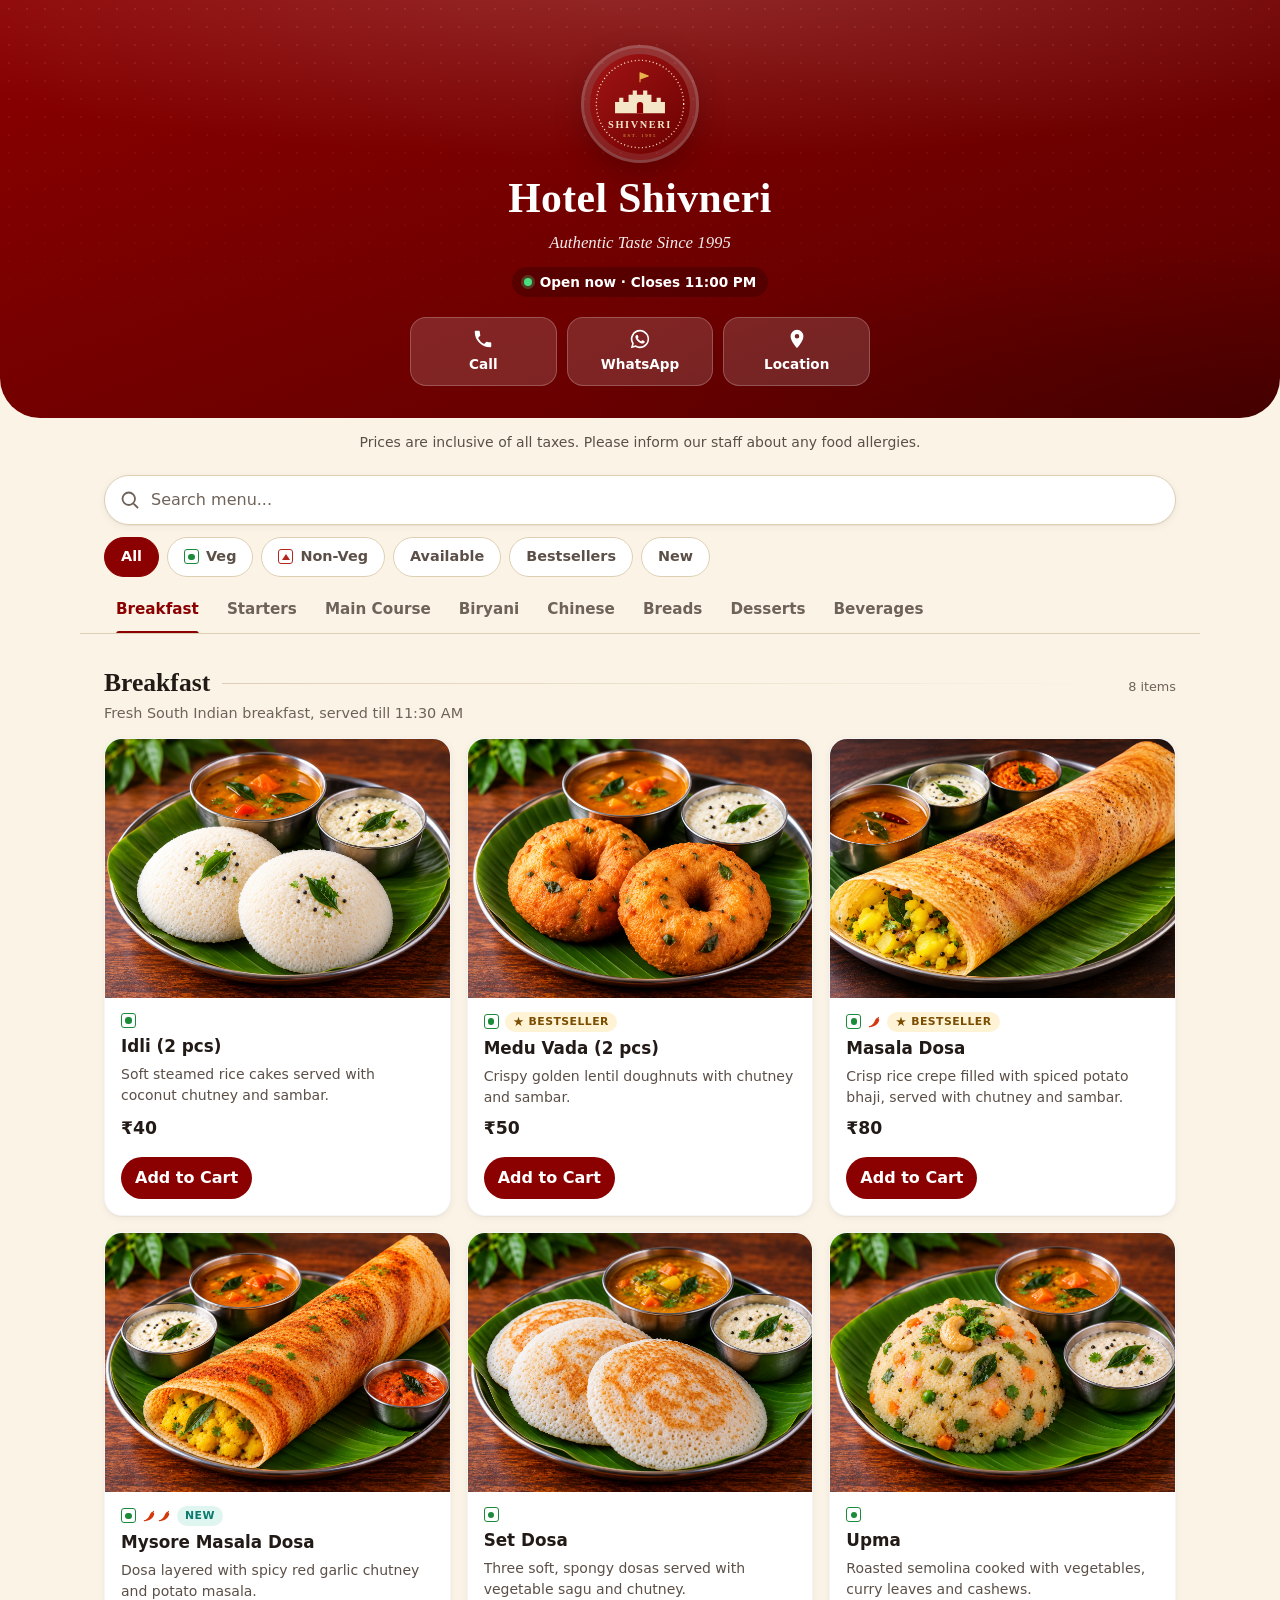
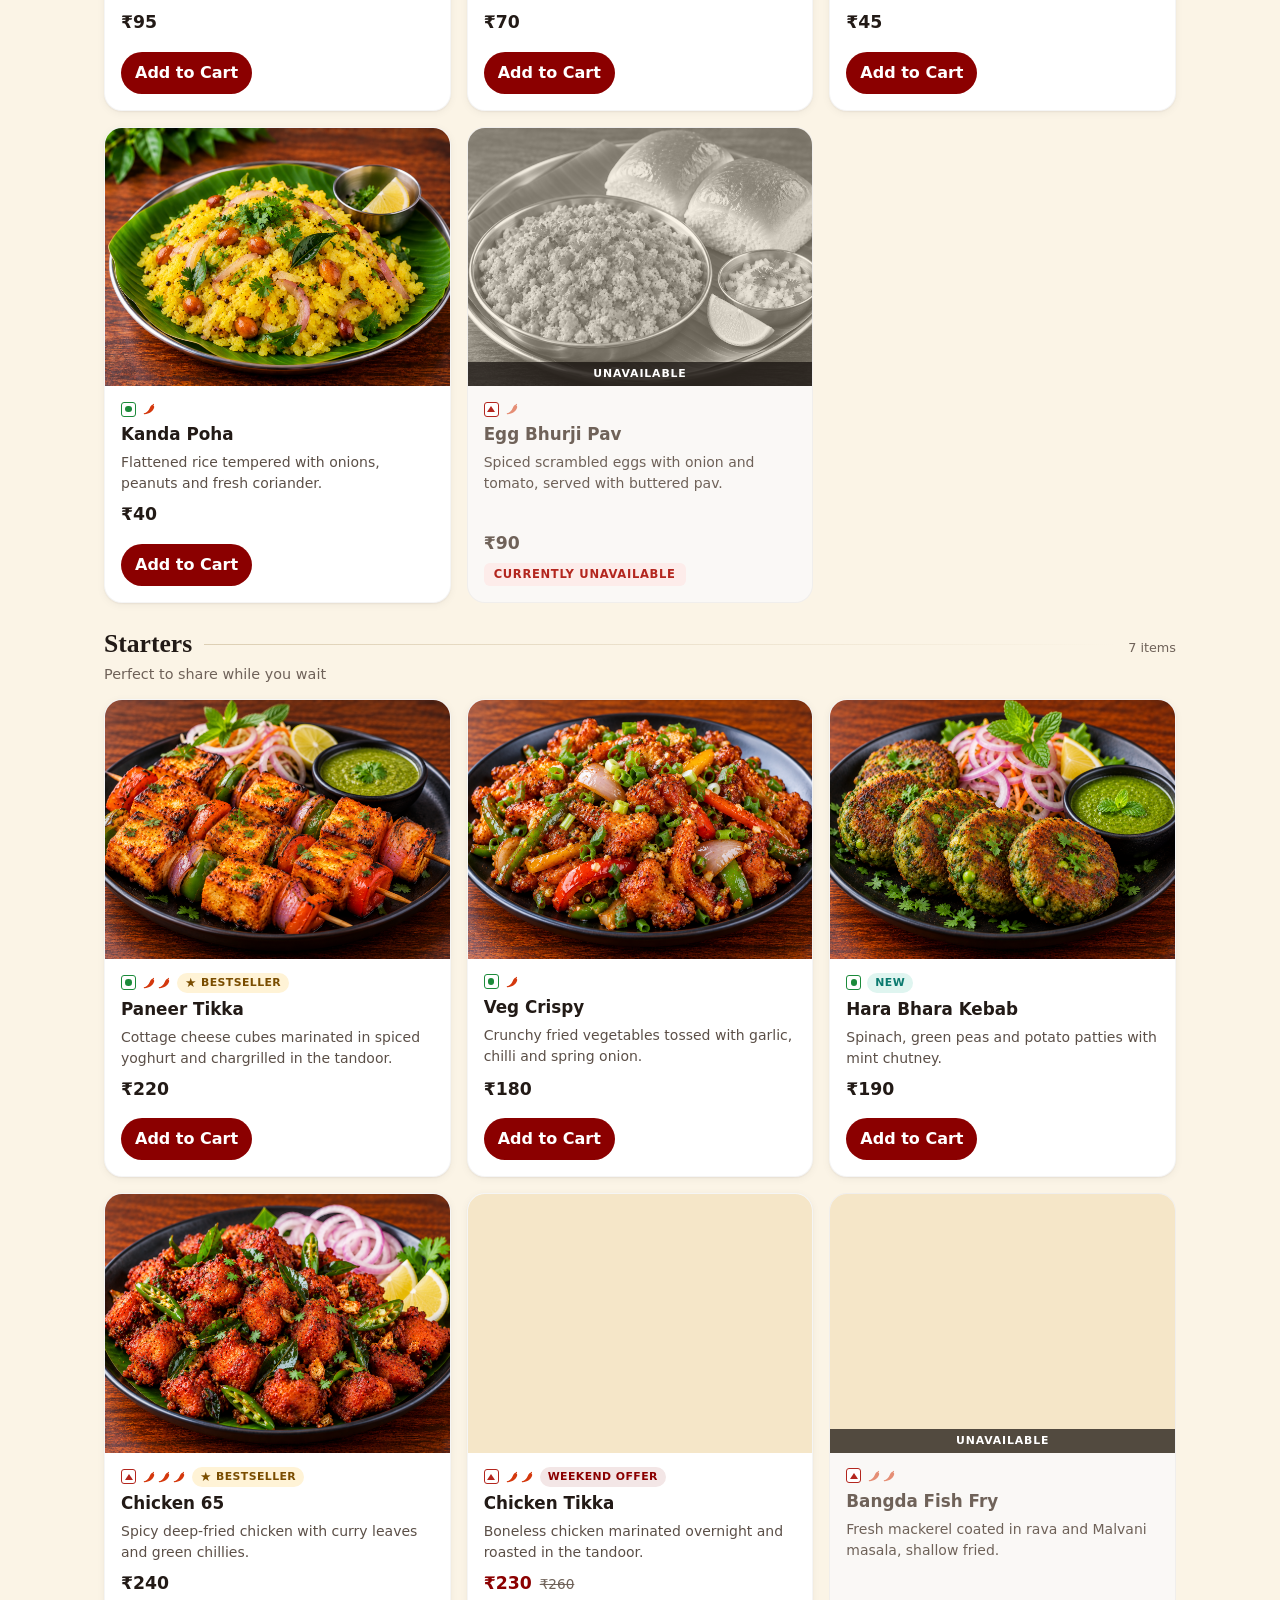
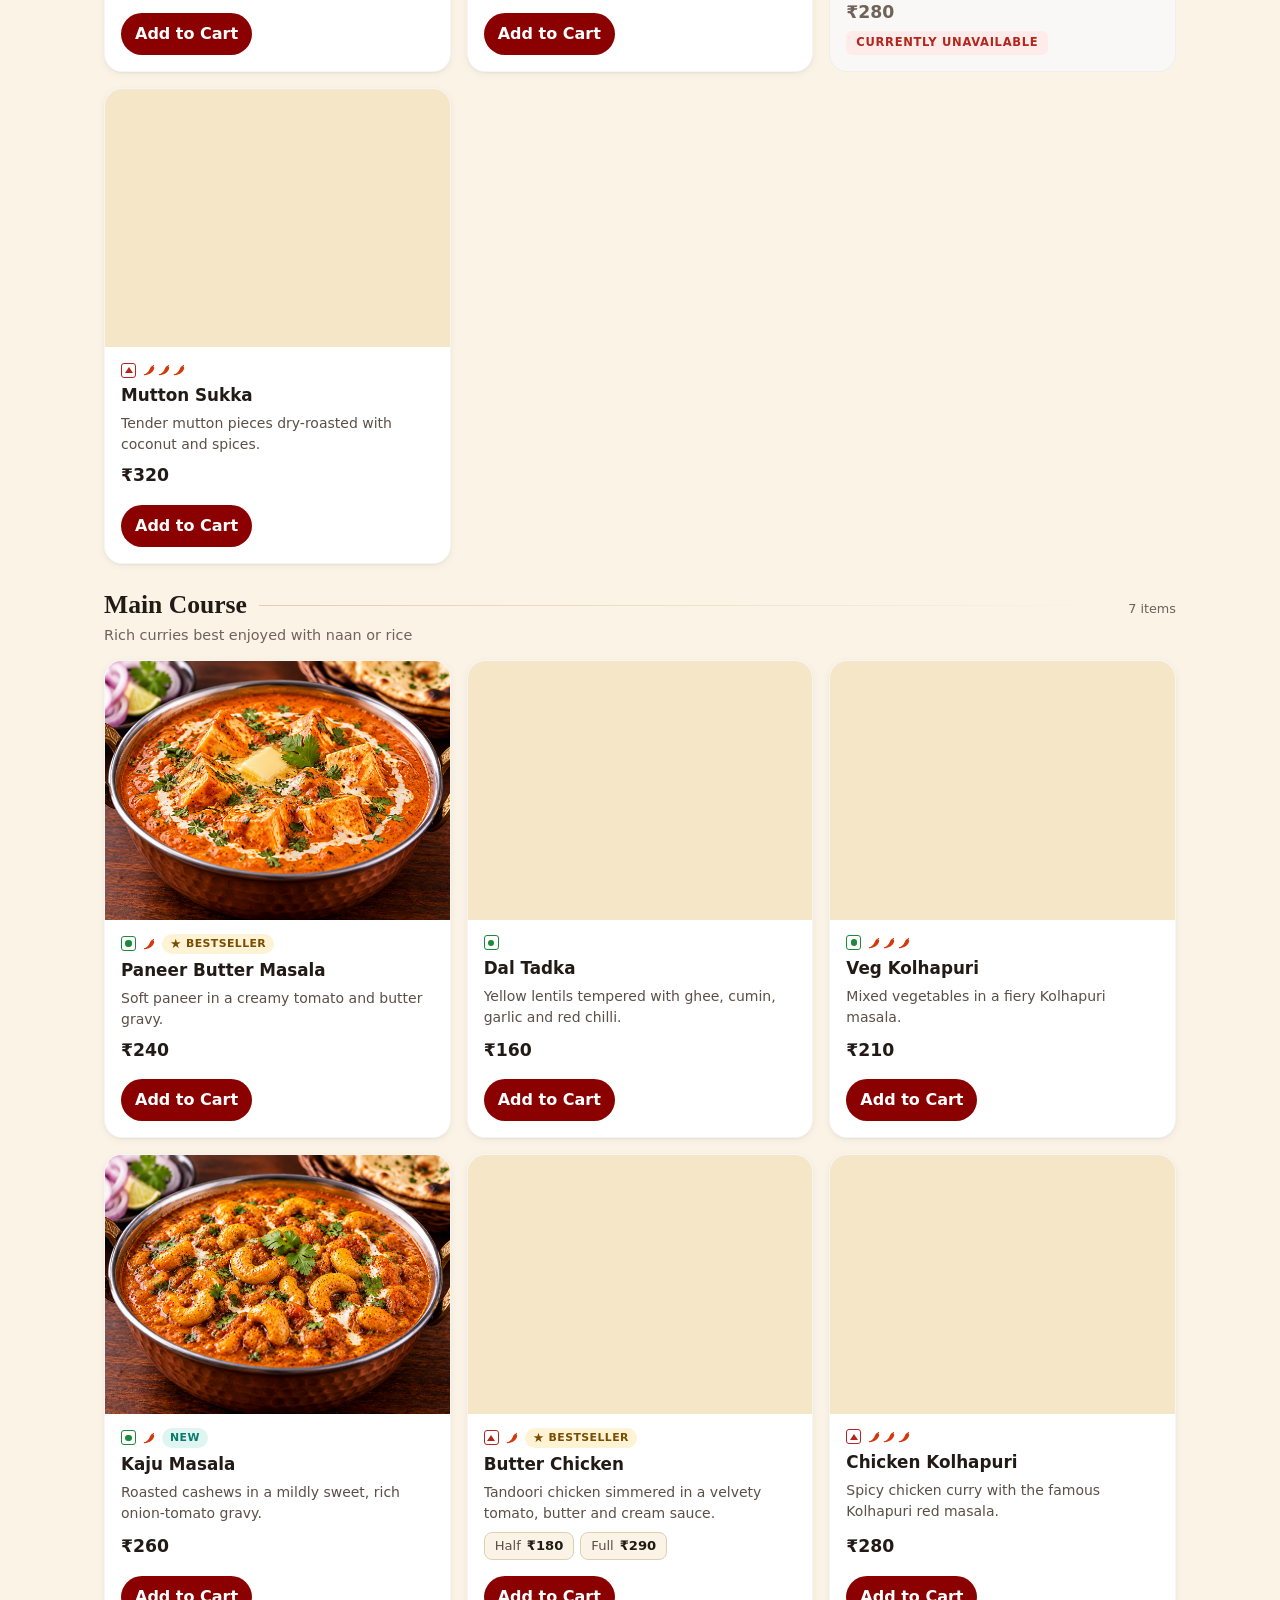
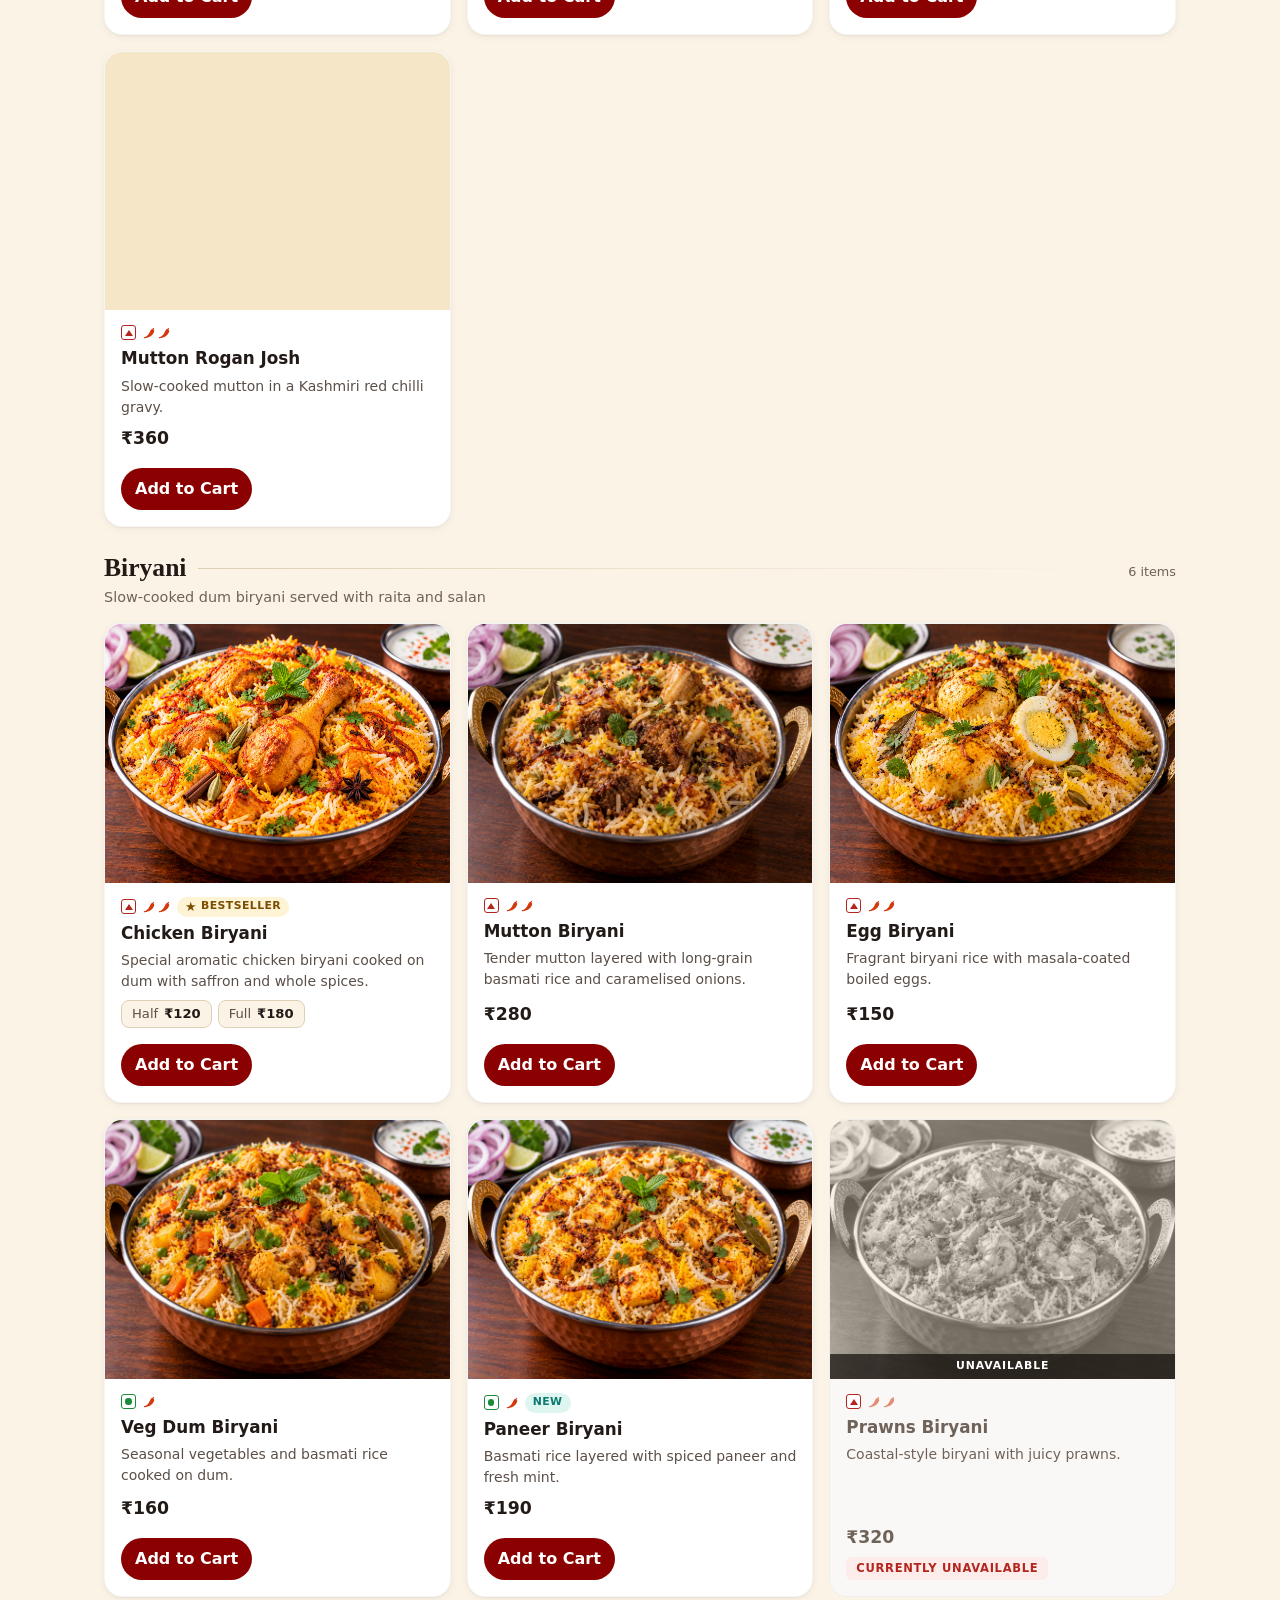
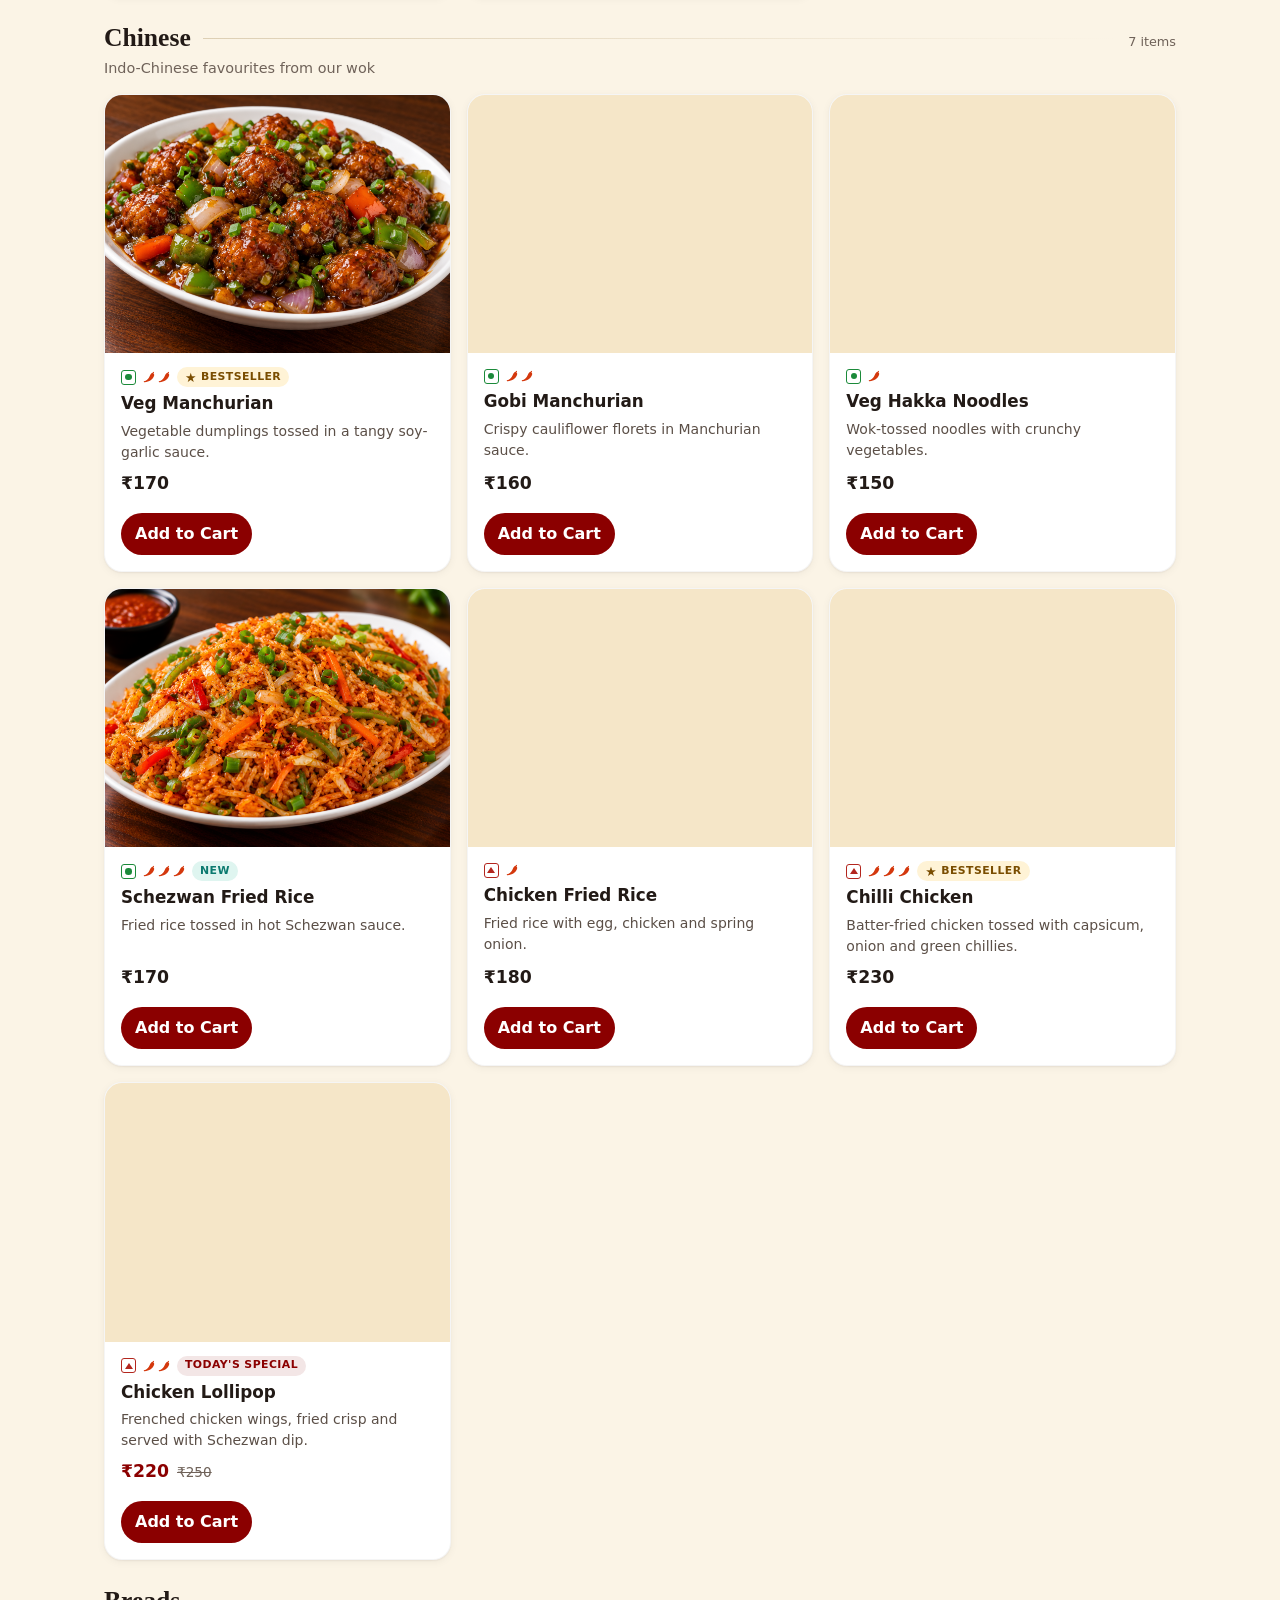
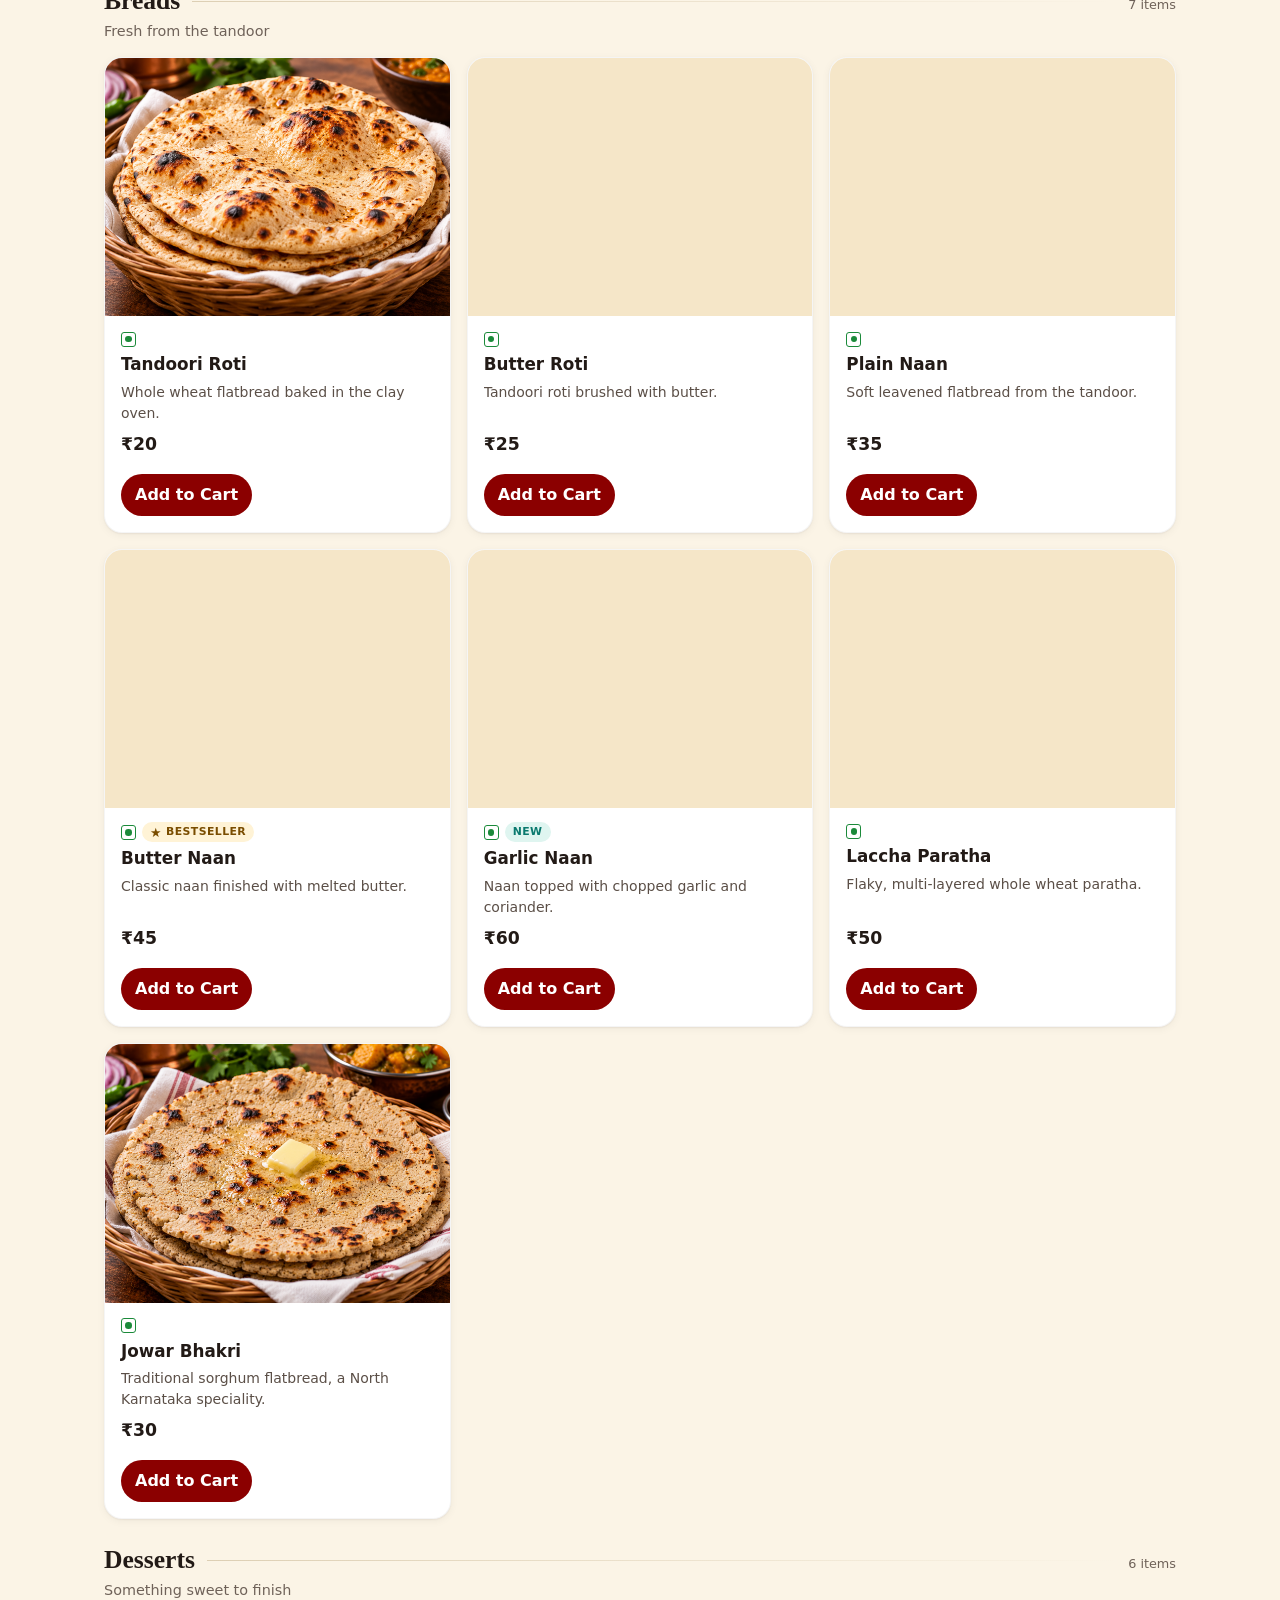
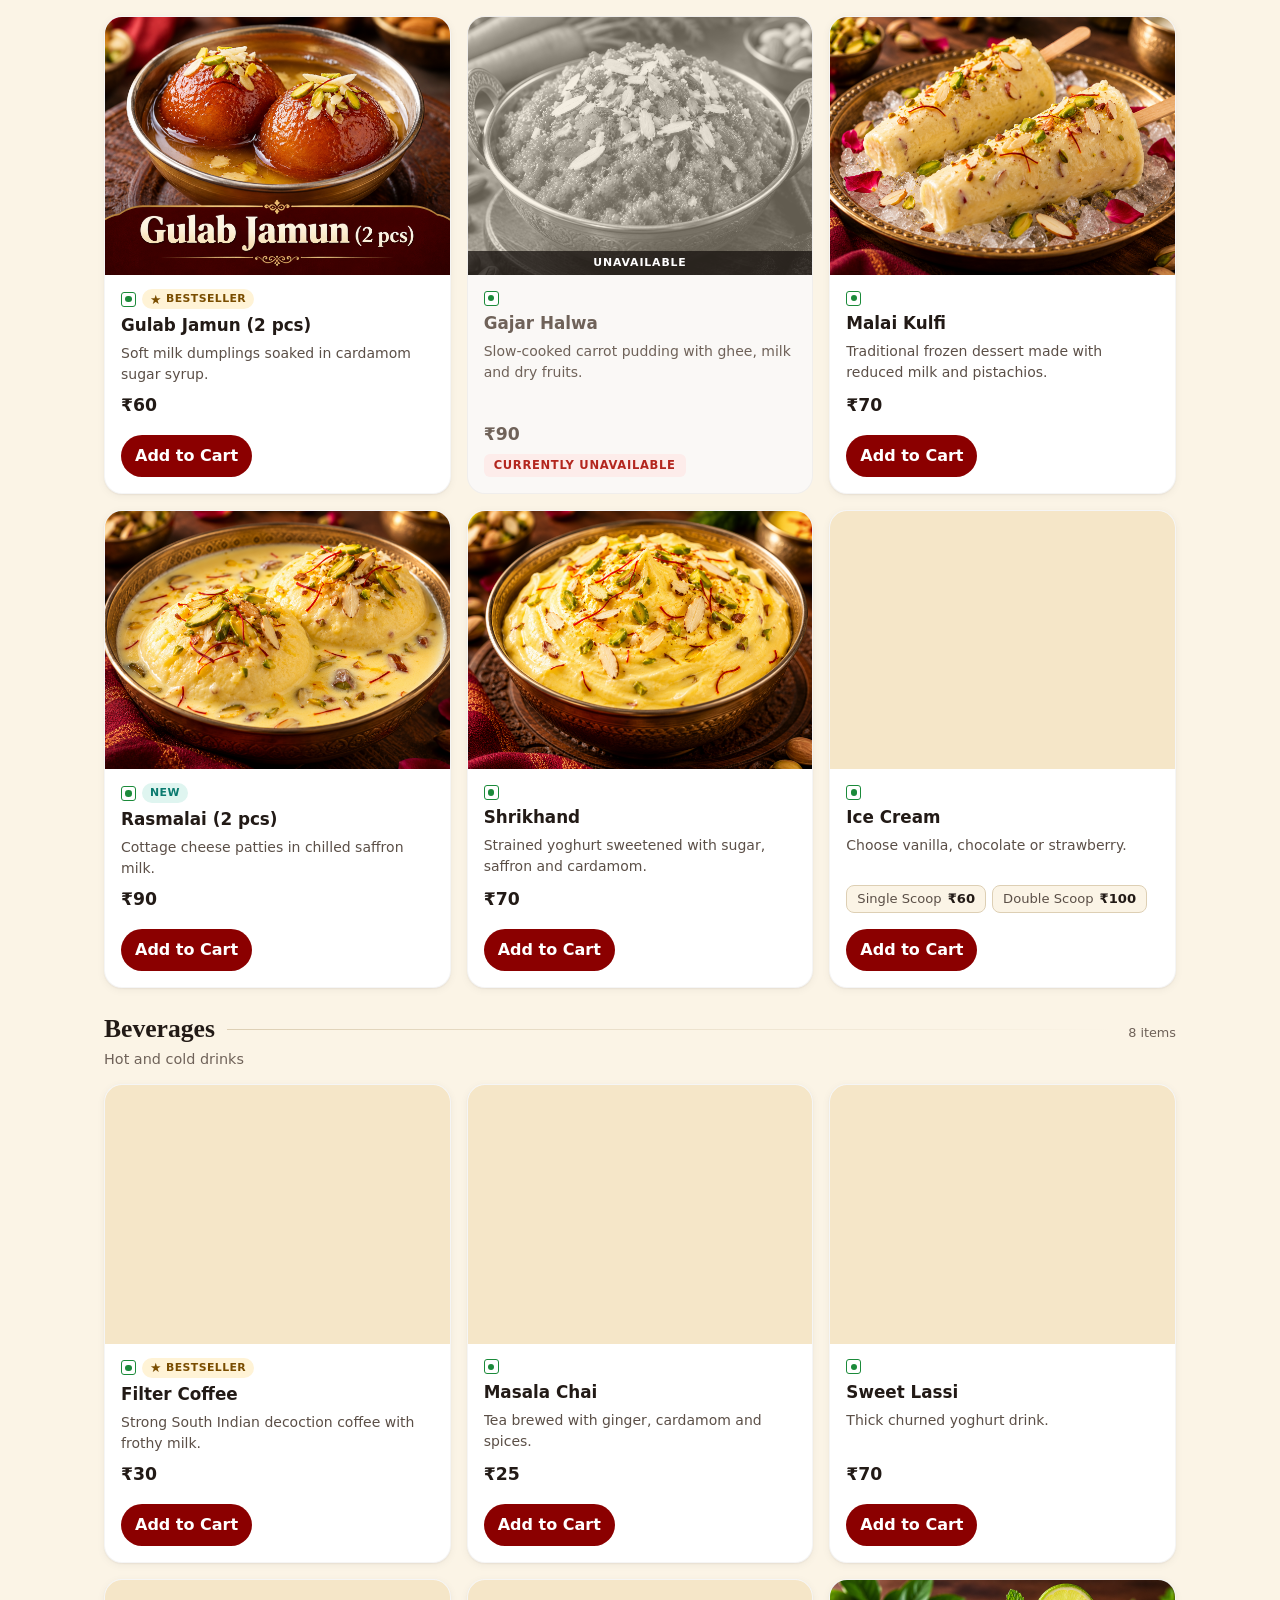
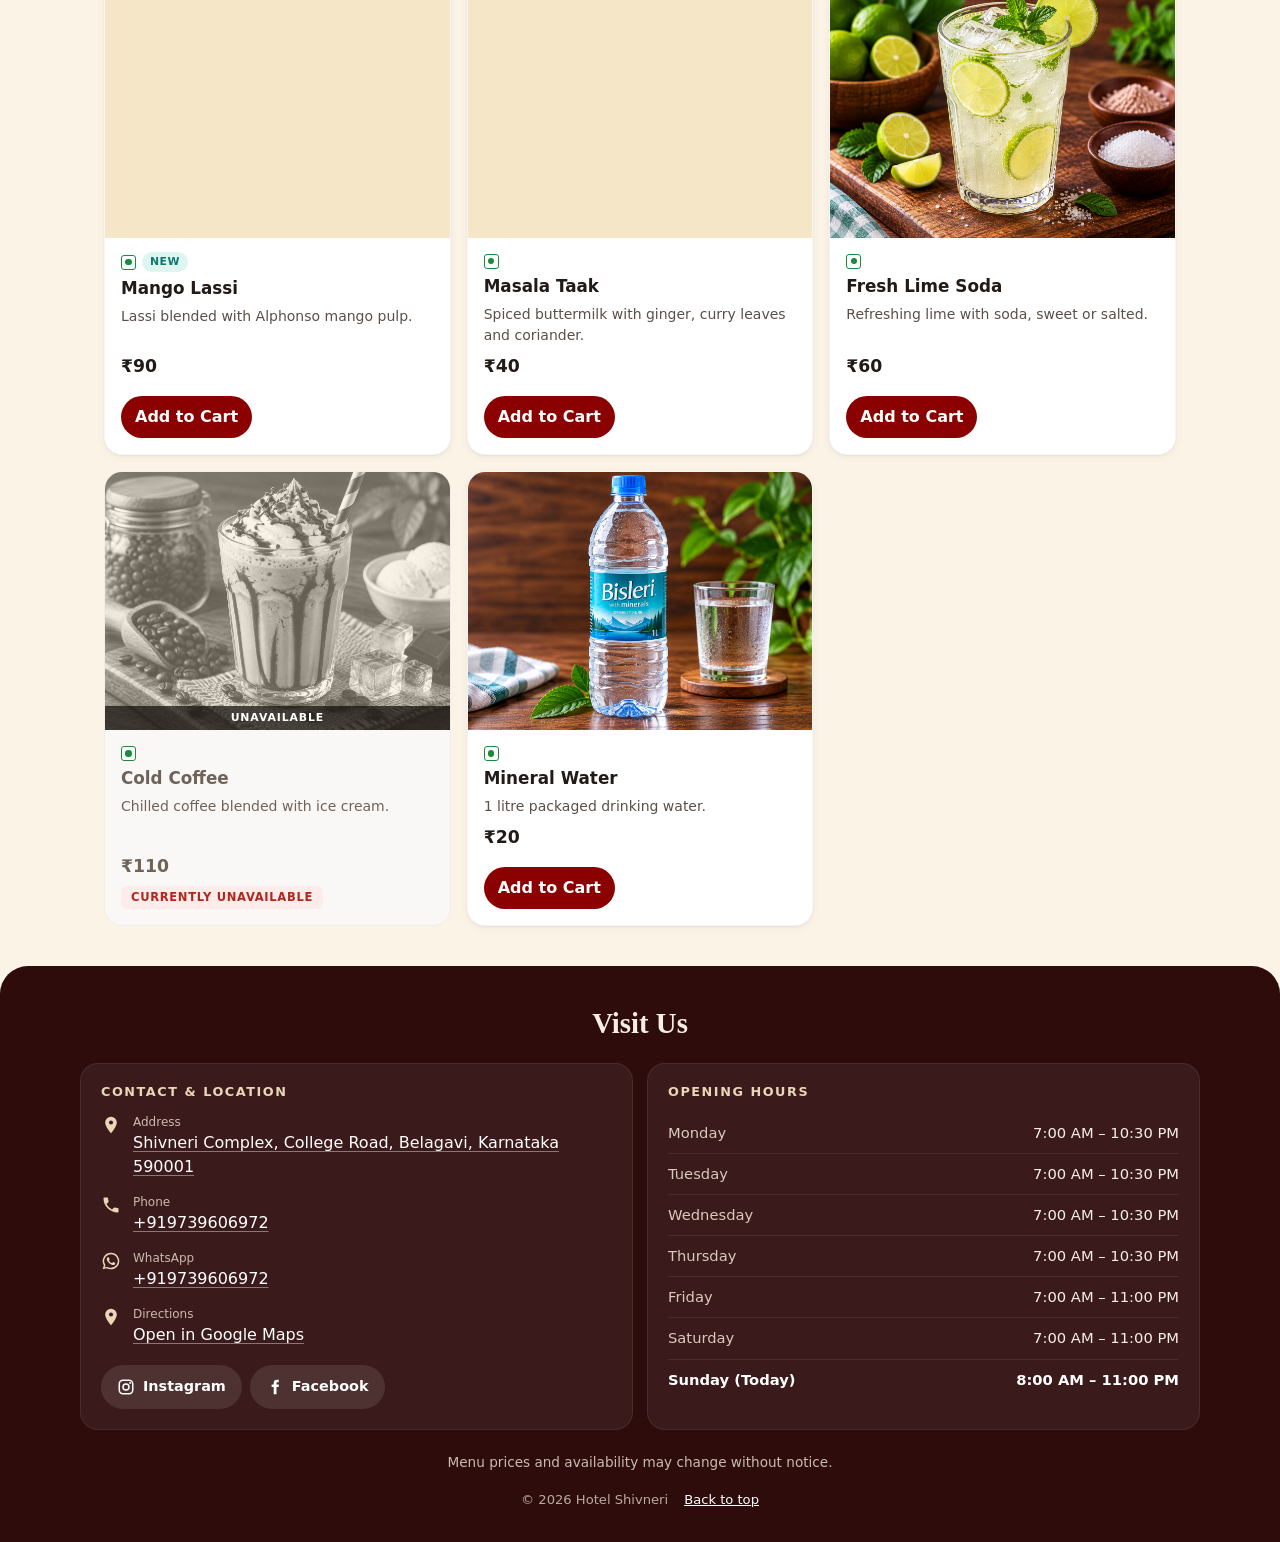
==== commit bba7b445: "Add festival message section to index.html Added a festival message section with emoji, title, and t" ====
--- a/index.html
+++ b/index.html
@@ -34,6 +34,11 @@
   <script defer src="js/cart.js"></script>
 </head>
 <body class="is-loading">
+   <div id="festival-message" class="festival-message" hidden>
+    <span id="festival-emoji"></span>
+    <h2 id="festival-title"></h2>
+    <p id="festival-text"></p>
+  </div>
   <a class="skip-link" href="#menu">Skip to menu</a>
 
   <!-- Inline icon sprite: no extra network requests -->
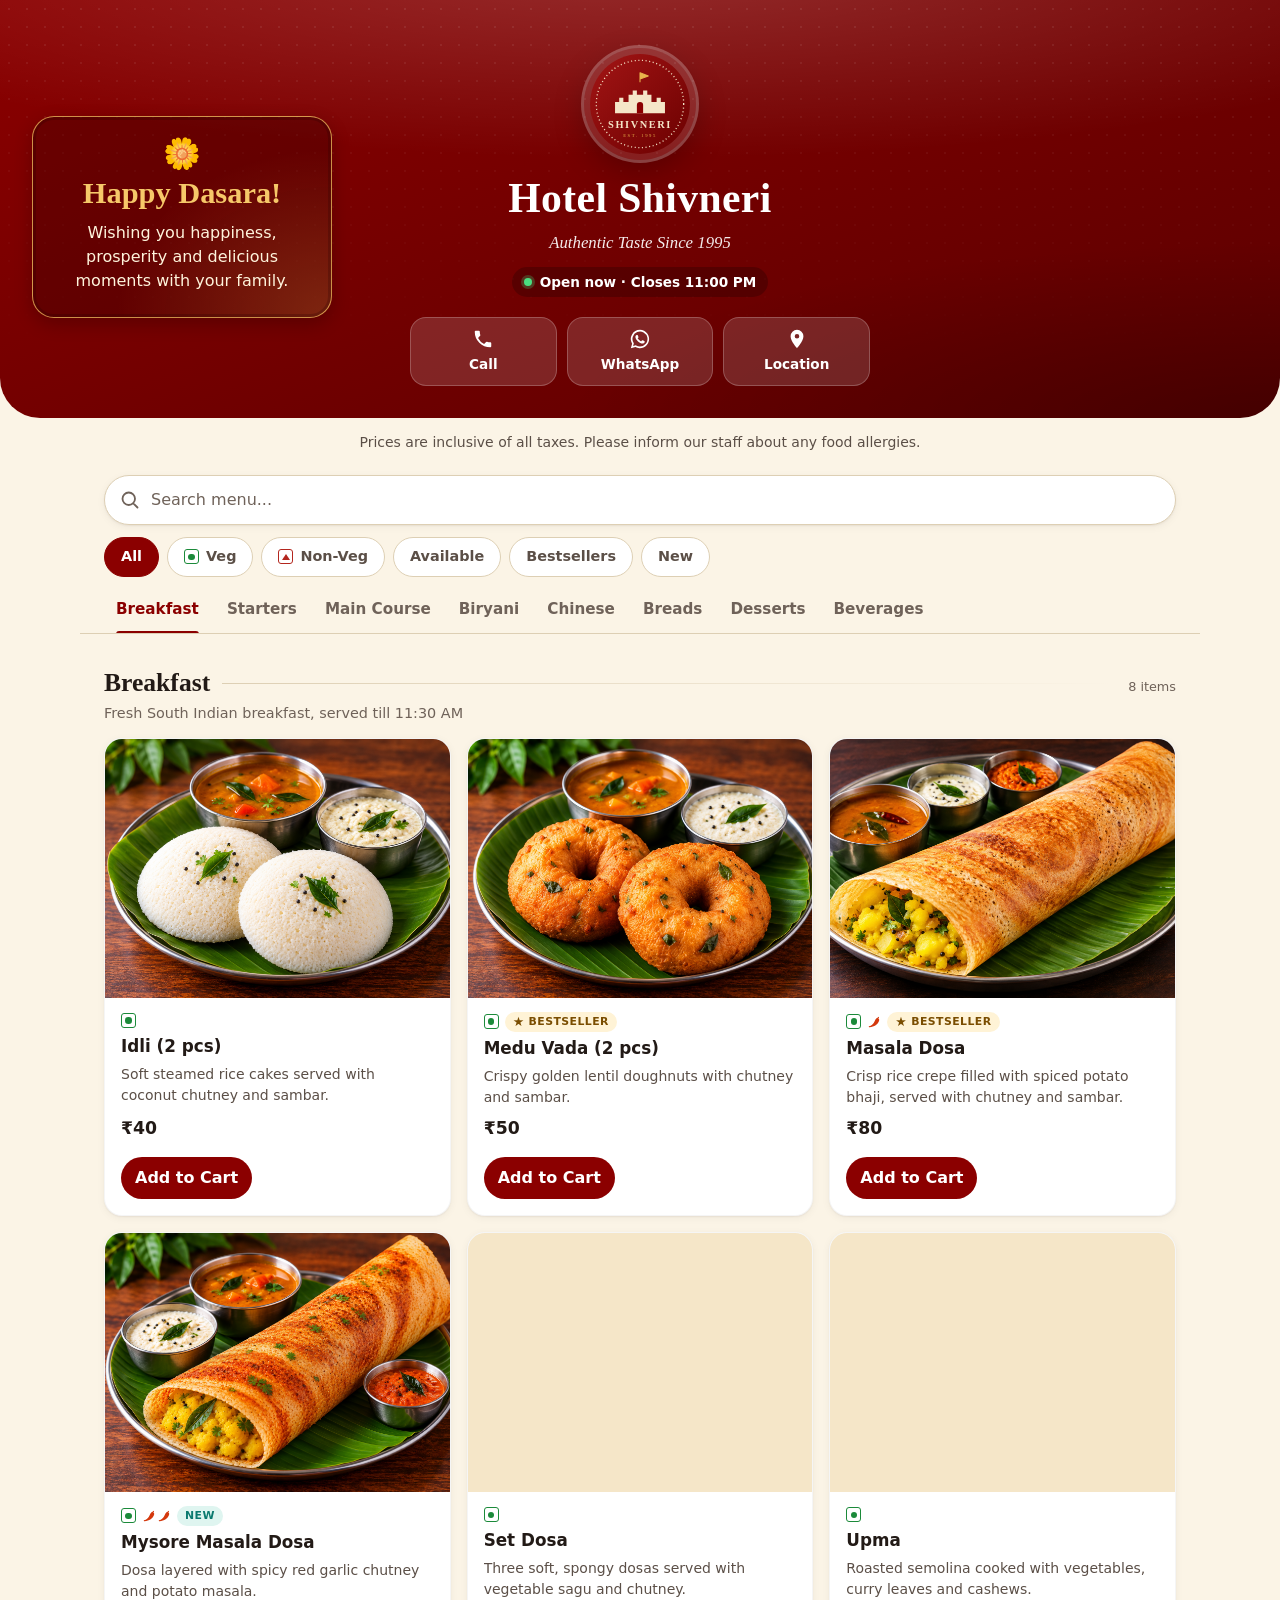
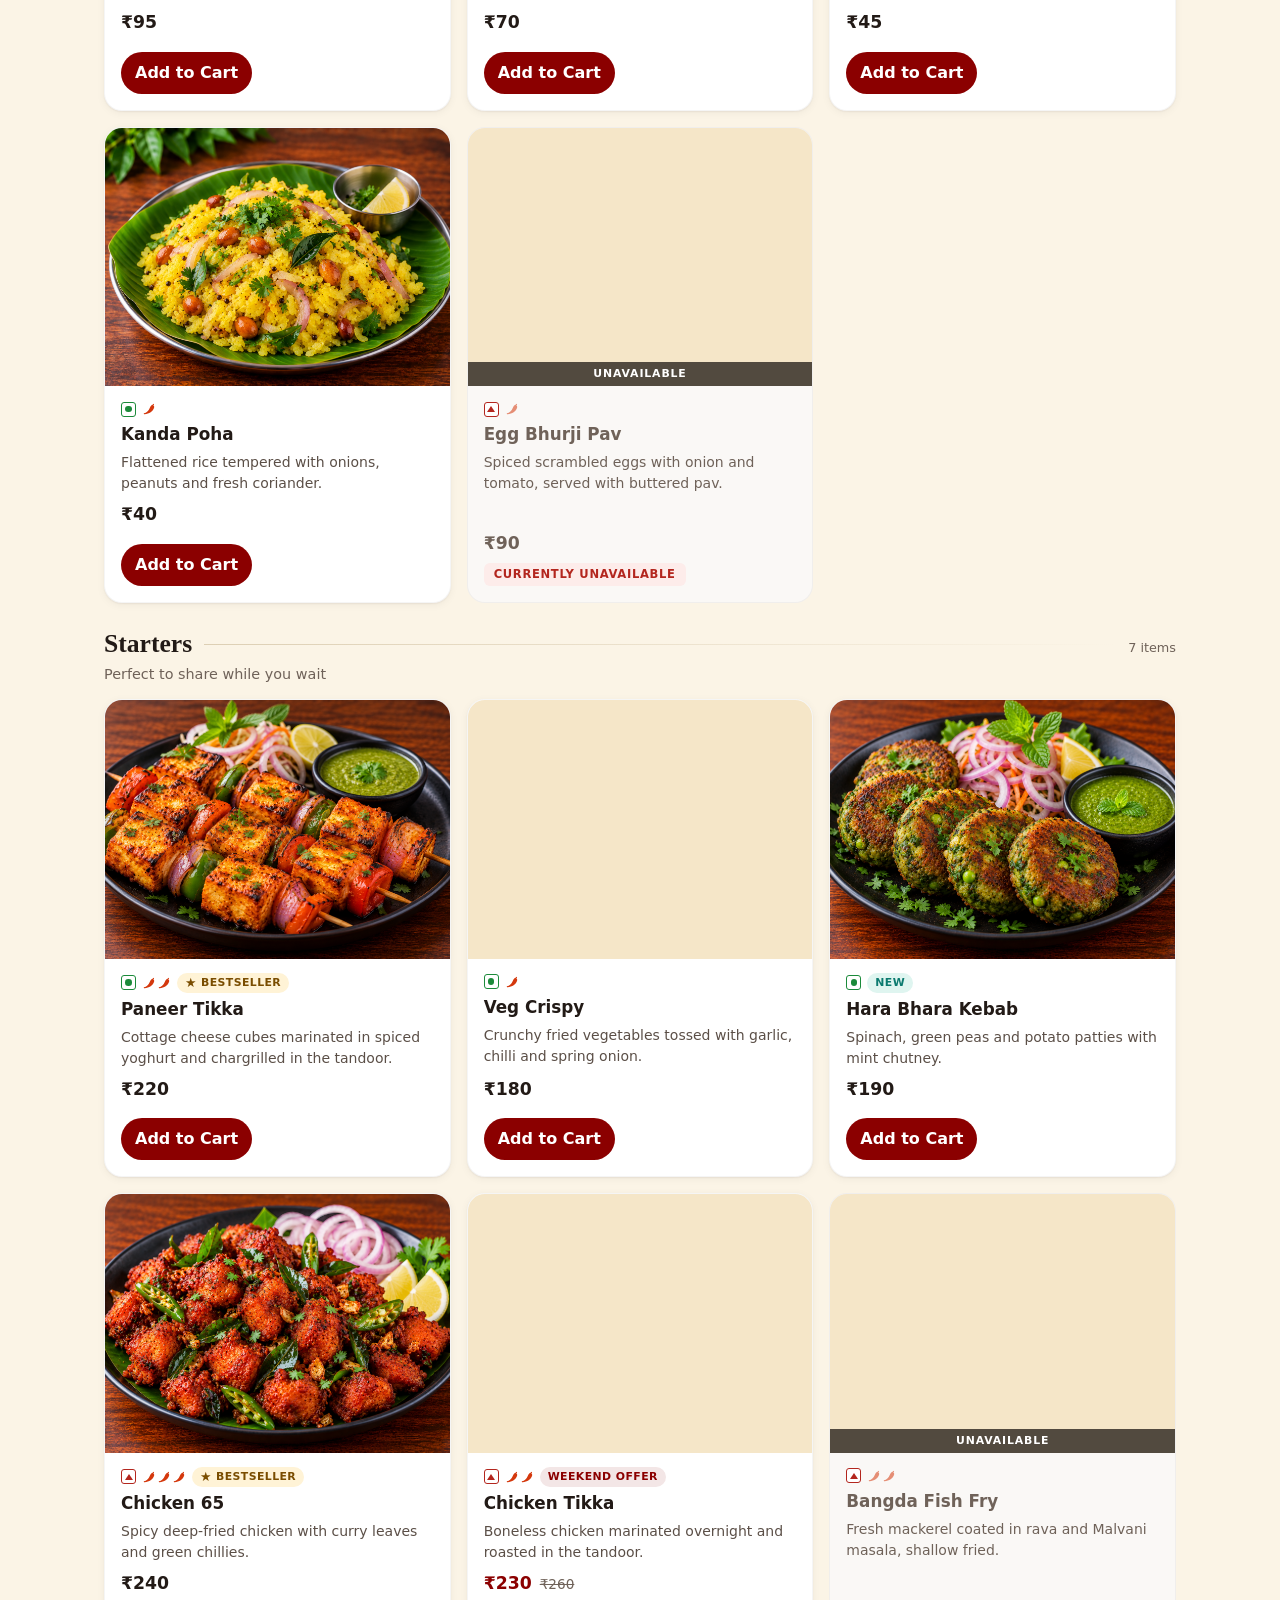
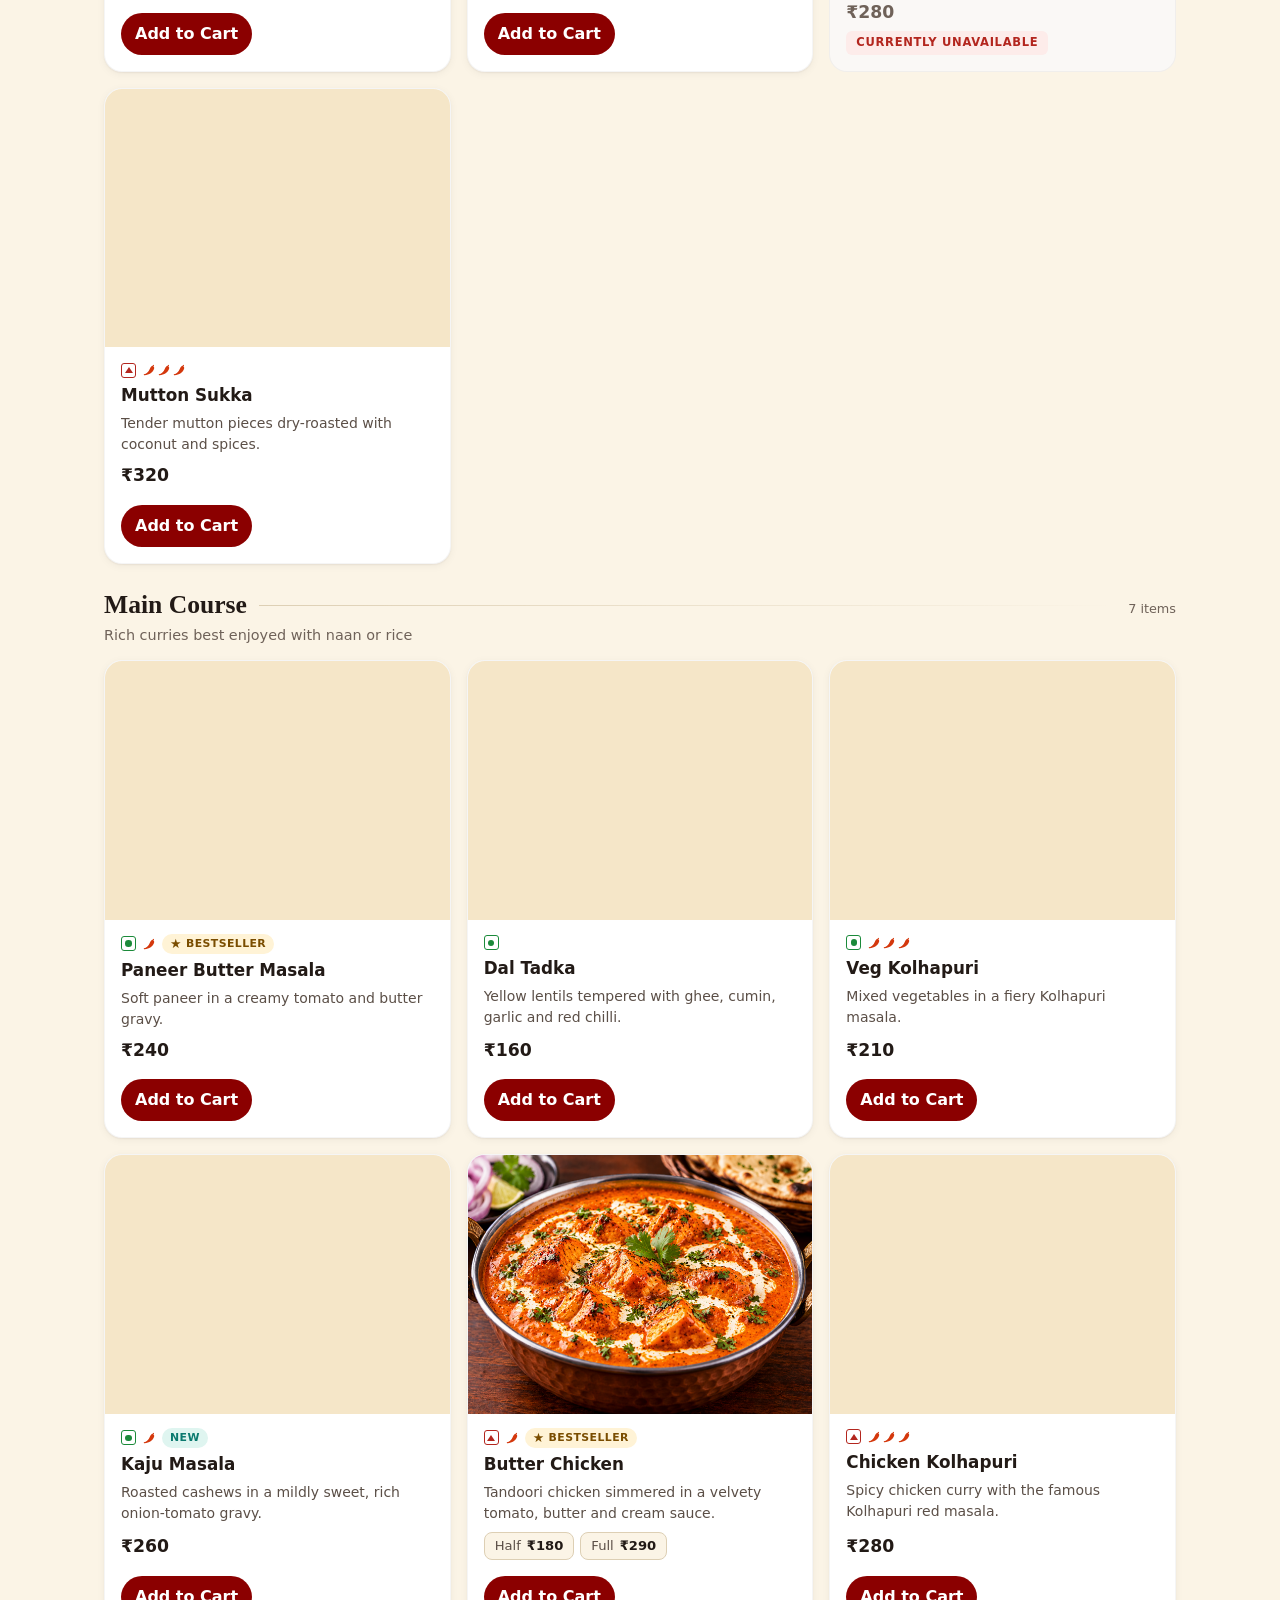
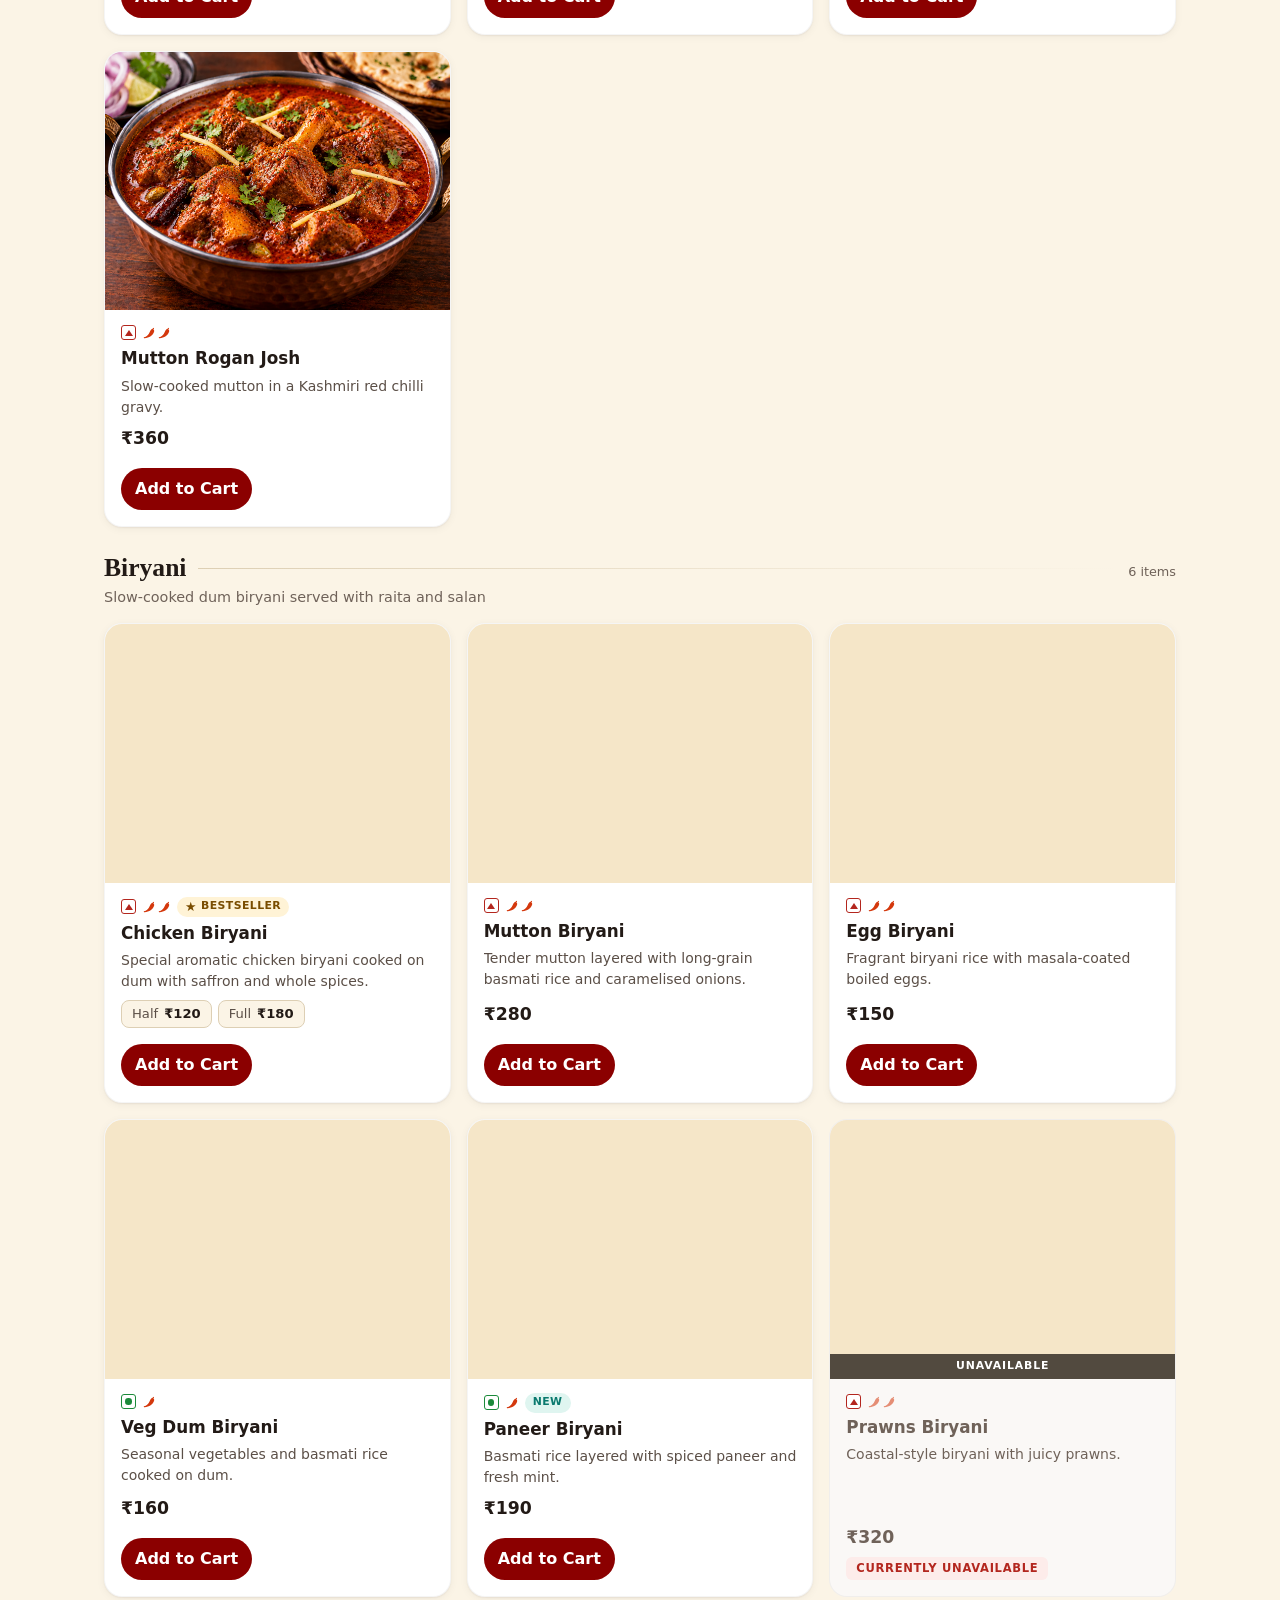
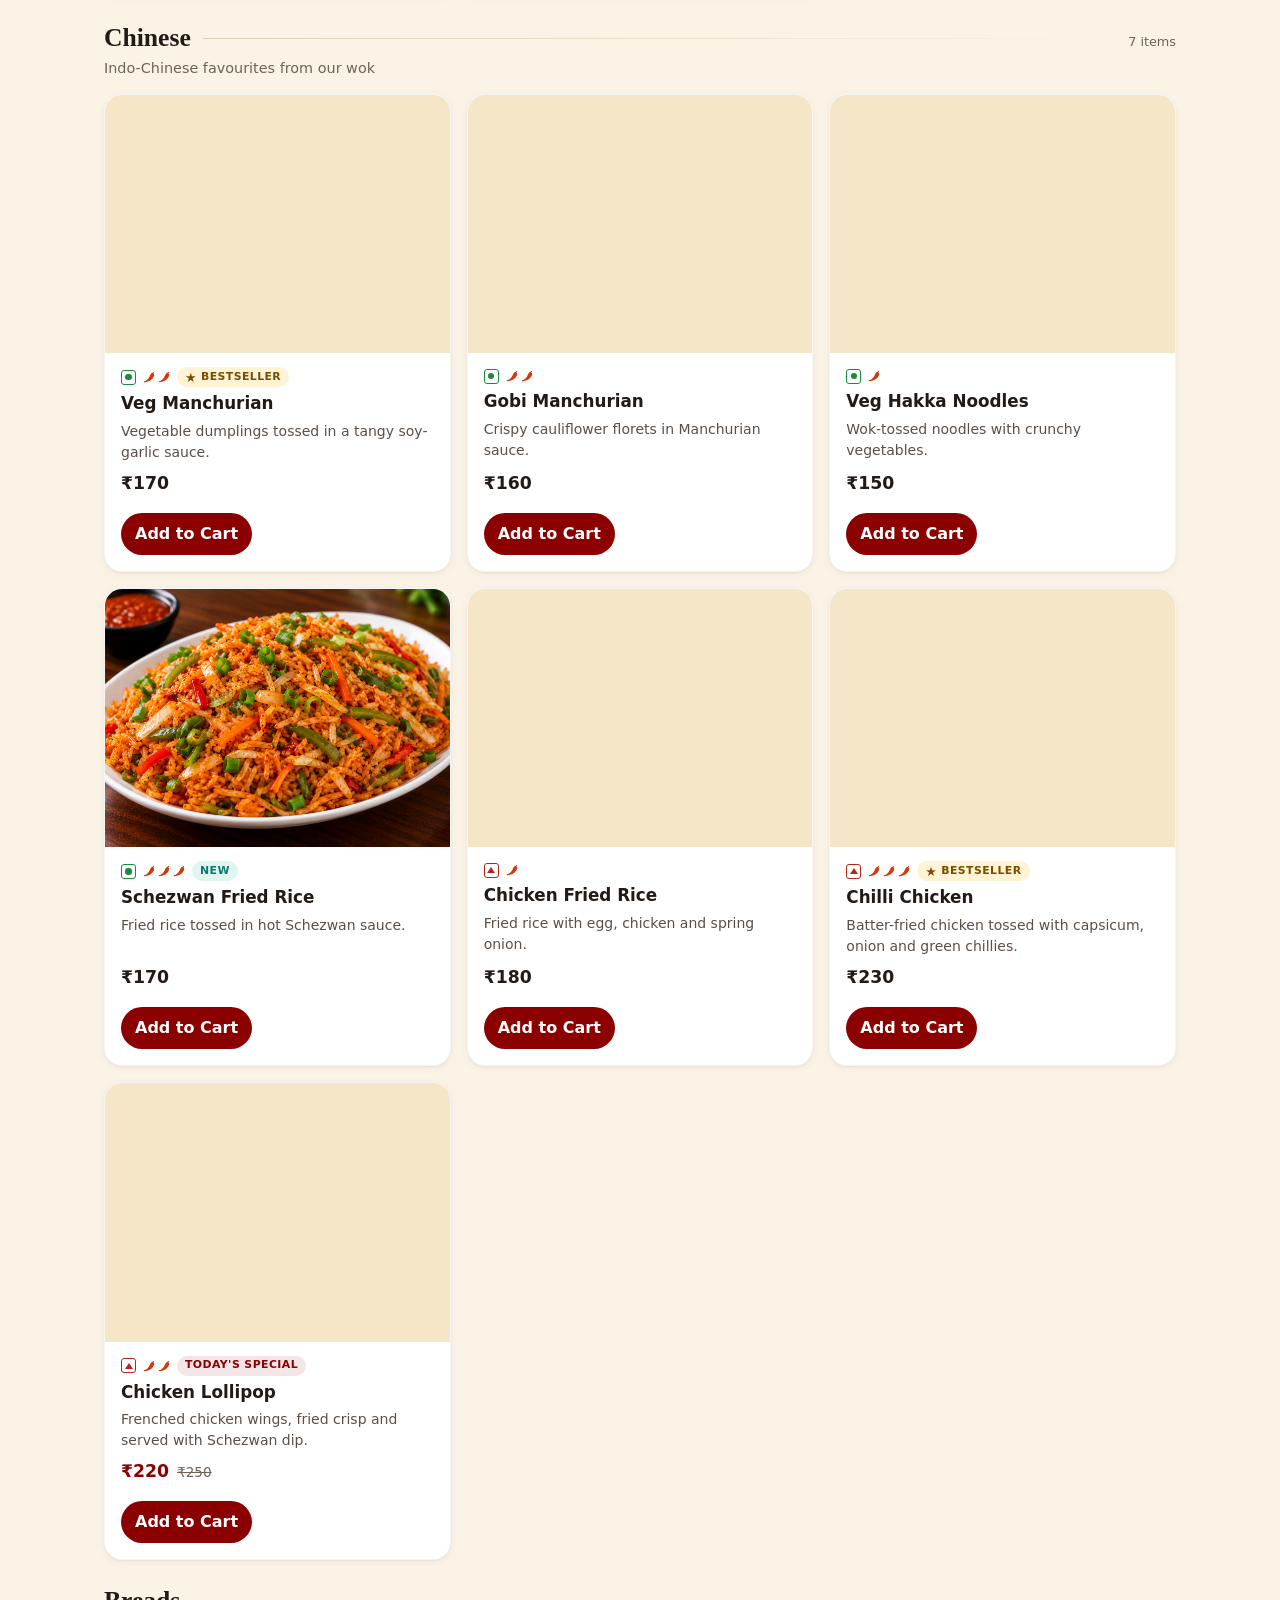
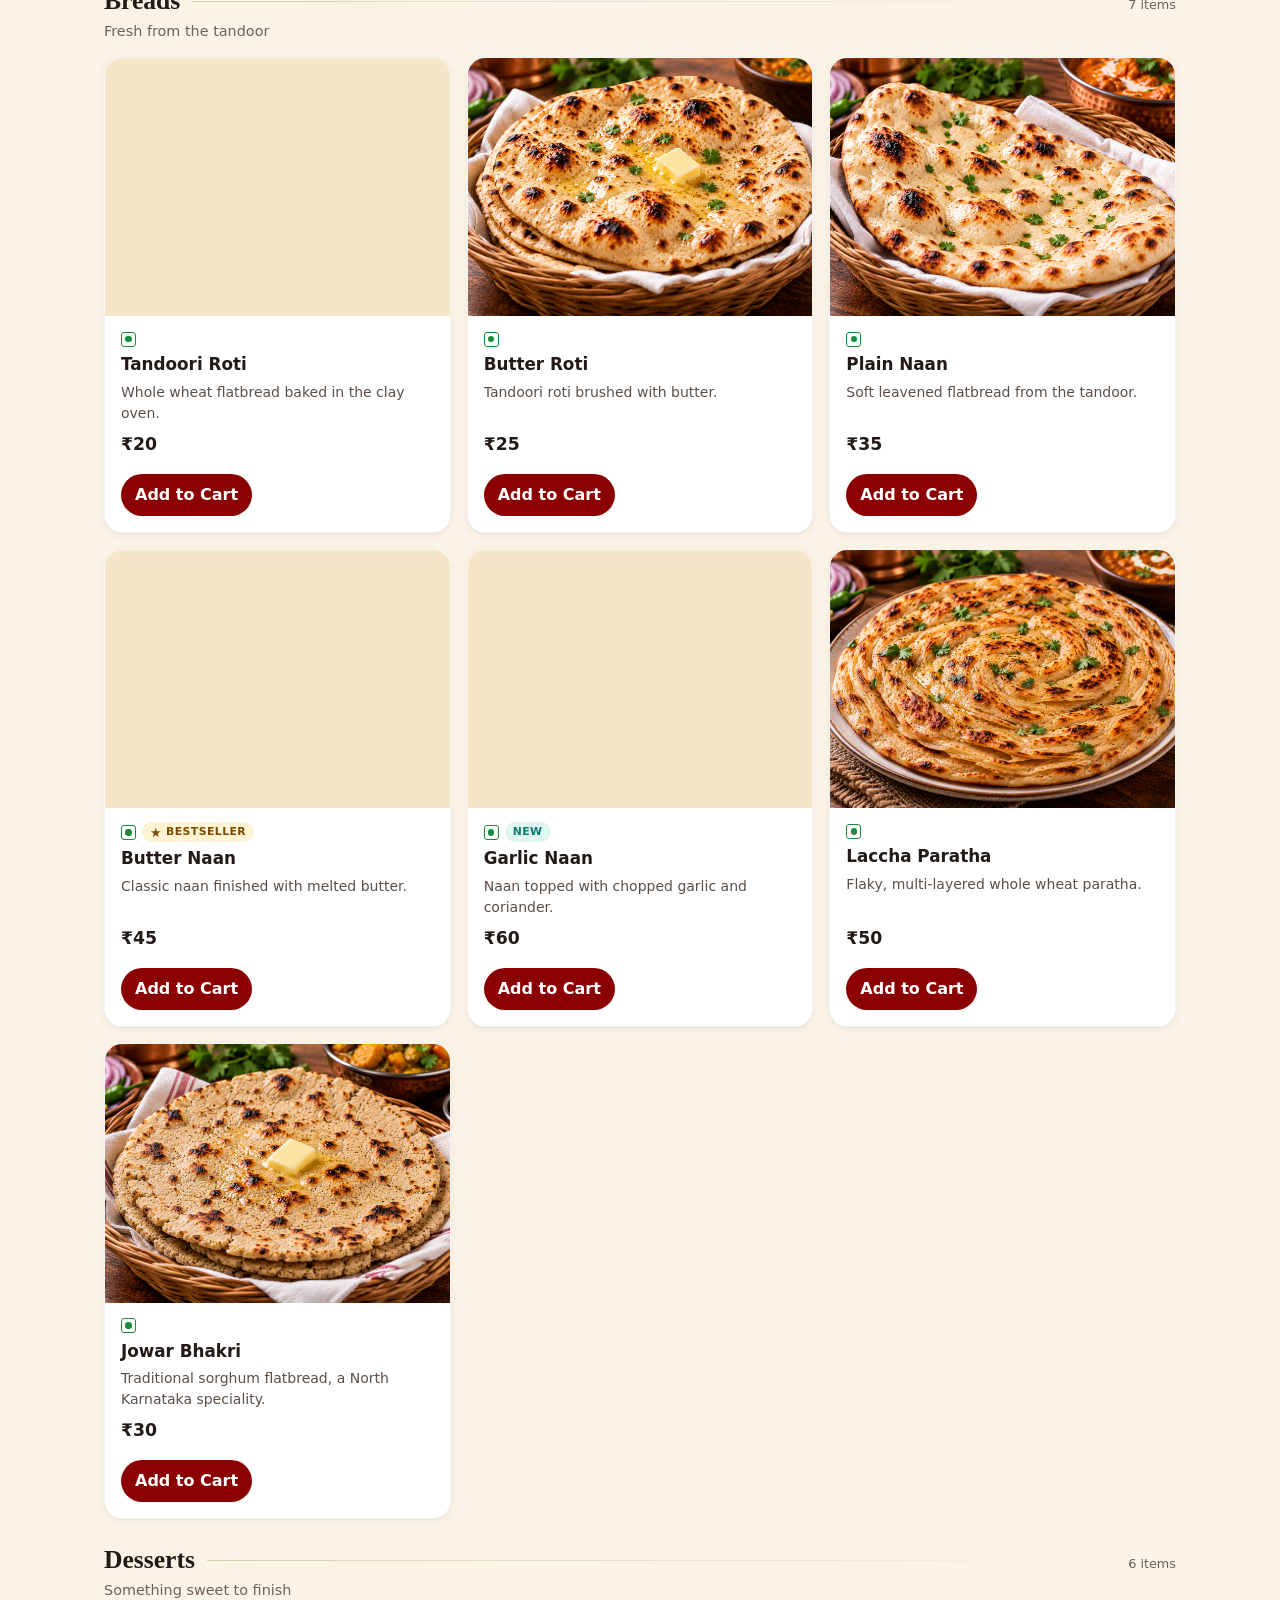
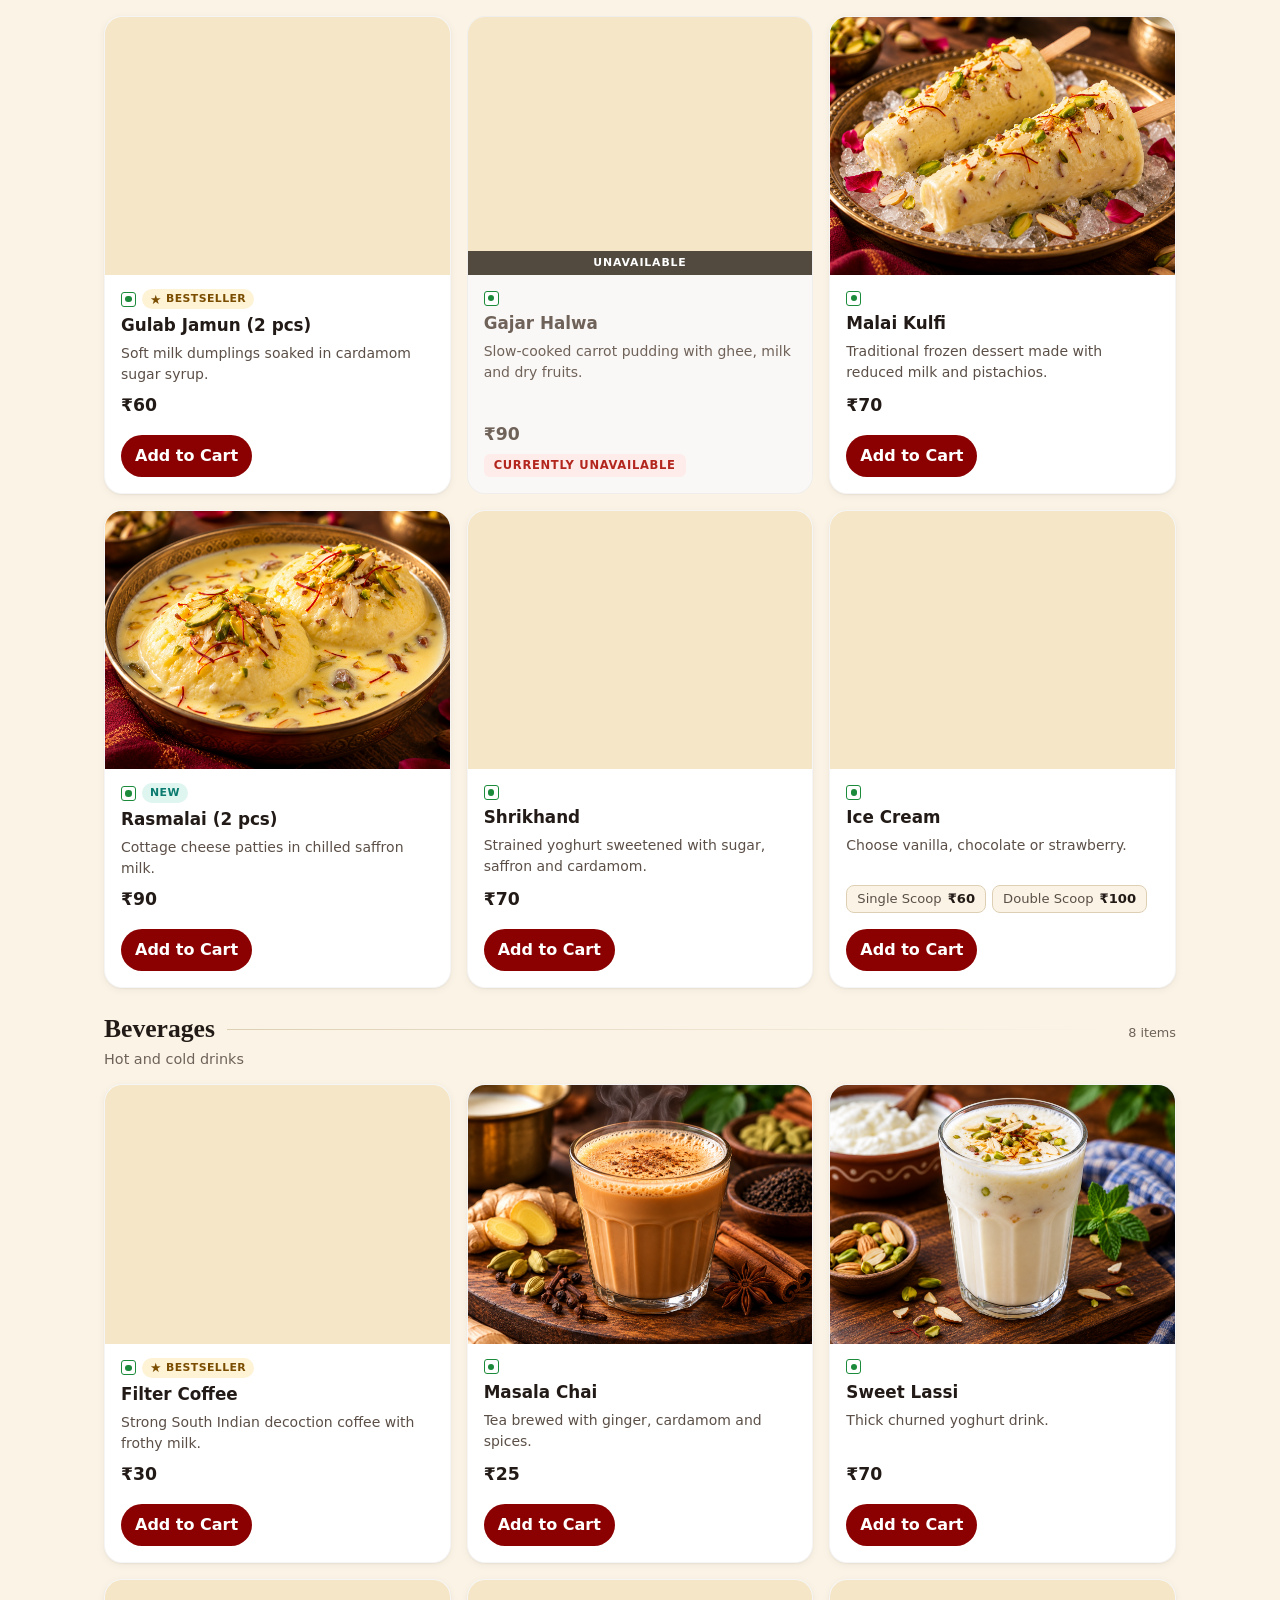
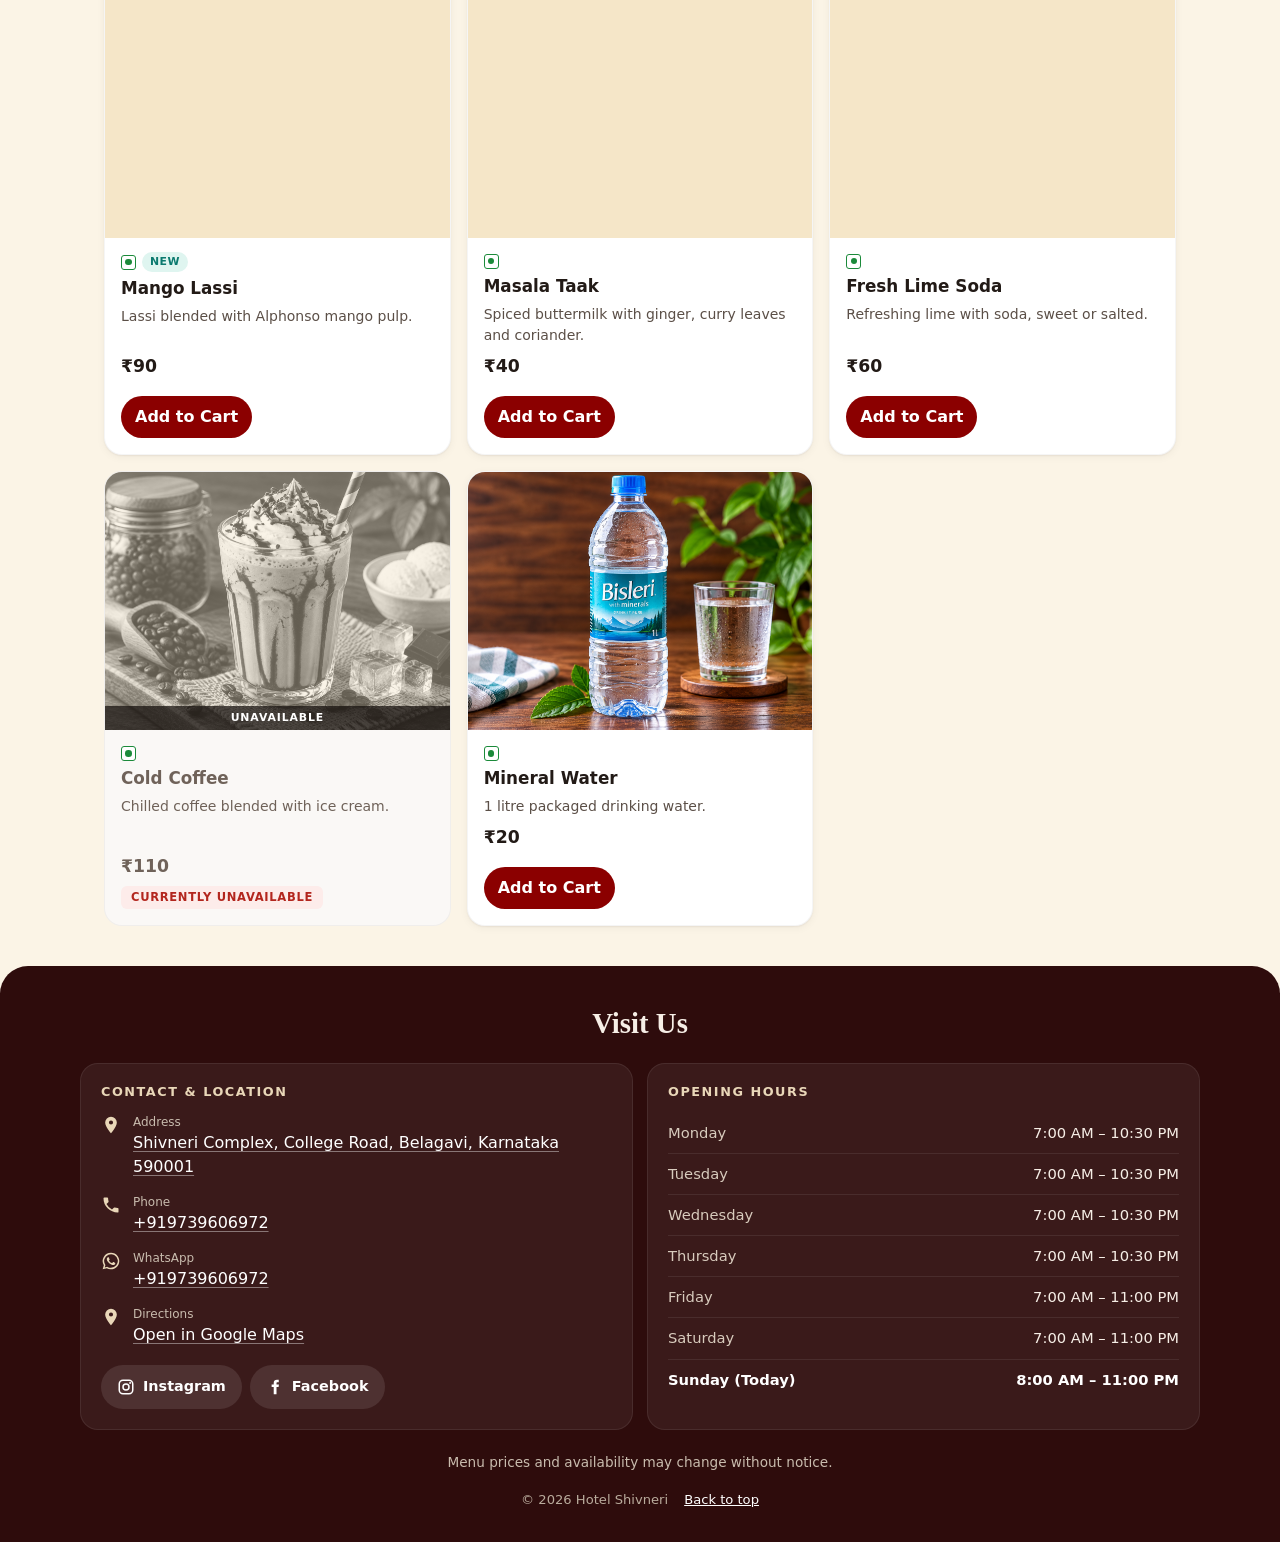
==== commit bf9d358e: "Update festival message section in index.html Replaced the old festival message section with a new s" ====
--- a/index.html
+++ b/index.html
@@ -34,11 +34,6 @@
   <script defer src="js/cart.js"></script>
 </head>
 <body class="is-loading">
-   <div id="festival-message" class="festival-message" hidden>
-    <span id="festival-emoji"></span>
-    <h2 id="festival-title"></h2>
-    <p id="festival-text"></p>
-  </div>
   <a class="skip-link" href="#menu">Skip to menu</a>
 
   <!-- Inline icon sprite: no extra network requests -->
@@ -60,6 +55,15 @@
 
   <!-- ============ HEADER ============ -->
   <header class="hero" id="top">
+    <!-- Festival announcement: filled from restaurant.json "festivalMessage" by js/app.js -->
+    <aside class="festival" id="festival-message" aria-label="Festival greeting" hidden>
+      <div class="festival__head">
+        <span class="festival__emoji" id="festival-emoji" aria-hidden="true"></span>
+        <h2 class="festival__title" id="festival-title"></h2>
+      </div>
+      <p class="festival__text" id="festival-text"></p>
+    </aside>
+
     <div class="hero__inner">
       <img class="hero__logo" id="restaurant-logo" src="" alt="" width="96" height="96" hidden>
       <h1 class="hero__name" id="restaurant-name">Our Menu</h1>
--- a/css/style.css
+++ b/css/style.css
@@ -387,6 +387,77 @@
 .catnav__link:hover { color: var(--ink); }
 .catnav__link.is-active { color: var(--primary-ink); }
 .catnav__link.is-active::after { transform: scaleX(1); }
+
+
+/* ---------- Festival announcement (inside the hero) ----------
+   Mobile: compact banner at the top of the maroon header.
+   Wide desktop: the banner sits on the LEFT, the restaurant block stays centred. */
+
+.festival {
+  position: relative;
+  z-index: 1;
+  max-width: 560px;
+  margin: 0 auto 18px;
+  padding: 12px 16px 13px;
+  text-align: left;
+  color: #fff4dc;
+  background:
+    radial-gradient(120% 140% at 100% 100%, rgba(255, 190, 80, 0.20), transparent 60%),
+    rgba(40, 0, 0, 0.28);
+  border: 1px solid rgba(240, 192, 96, 0.75);
+  border-radius: 16px;
+  box-shadow: inset 0 0 0 3px rgba(40, 0, 0, 0.25), 0 6px 18px rgba(0, 0, 0, 0.22);
+}
+.festival__head { display: flex; align-items: center; gap: 8px; }
+.festival__emoji { font-size: 1.35rem; line-height: 1; }
+.festival__title {
+  font-family: var(--font-display);
+  font-size: clamp(1.2rem, 5.4vw, 1.5rem);
+  font-weight: 700;
+  line-height: 1.15;
+  color: #f6c869;
+  text-wrap: balance;
+}
+.festival__text {
+  margin-top: 4px;
+  font-size: 0.88rem;
+  line-height: 1.4;
+  color: #fff4dc;
+}
+/* Empty values leave no gap and cause no errors */
+.festival__emoji:empty,
+.festival__title:empty,
+.festival__text:empty { display: none; }
+
+@media (min-width: 720px) {
+  .festival { padding: 14px 20px 16px; }
+  .festival__text { font-size: 0.95rem; }
+}
+
+@media (min-width: 1200px) {
+  .hero:has(.festival:not([hidden])) {
+    display: grid;
+    grid-template-columns: minmax(0, 1fr) minmax(0, 560px) minmax(0, 1fr);
+    align-items: center;
+    column-gap: 32px;
+  }
+  .hero:has(.festival:not([hidden])) .hero__inner { grid-column: 2; grid-row: 1; width: 100%; }
+  .festival {
+    grid-column: 1;
+    grid-row: 1;
+    justify-self: start;
+    width: 100%;
+    max-width: 300px;
+    margin: 0 0 0 8px;
+    padding: 22px 22px 24px;
+    text-align: center;
+    border-radius: 22px;
+  }
+  .festival__head { flex-direction: column; justify-content: center; gap: 6px; }
+  .festival__emoji { font-size: 1.9rem; }
+  .festival__title { font-size: 1.9rem; }
+  .festival__text { margin-top: 10px; font-size: 1rem; line-height: 1.5; }
+}
 
 /* ---------- Menu ---------- */
 
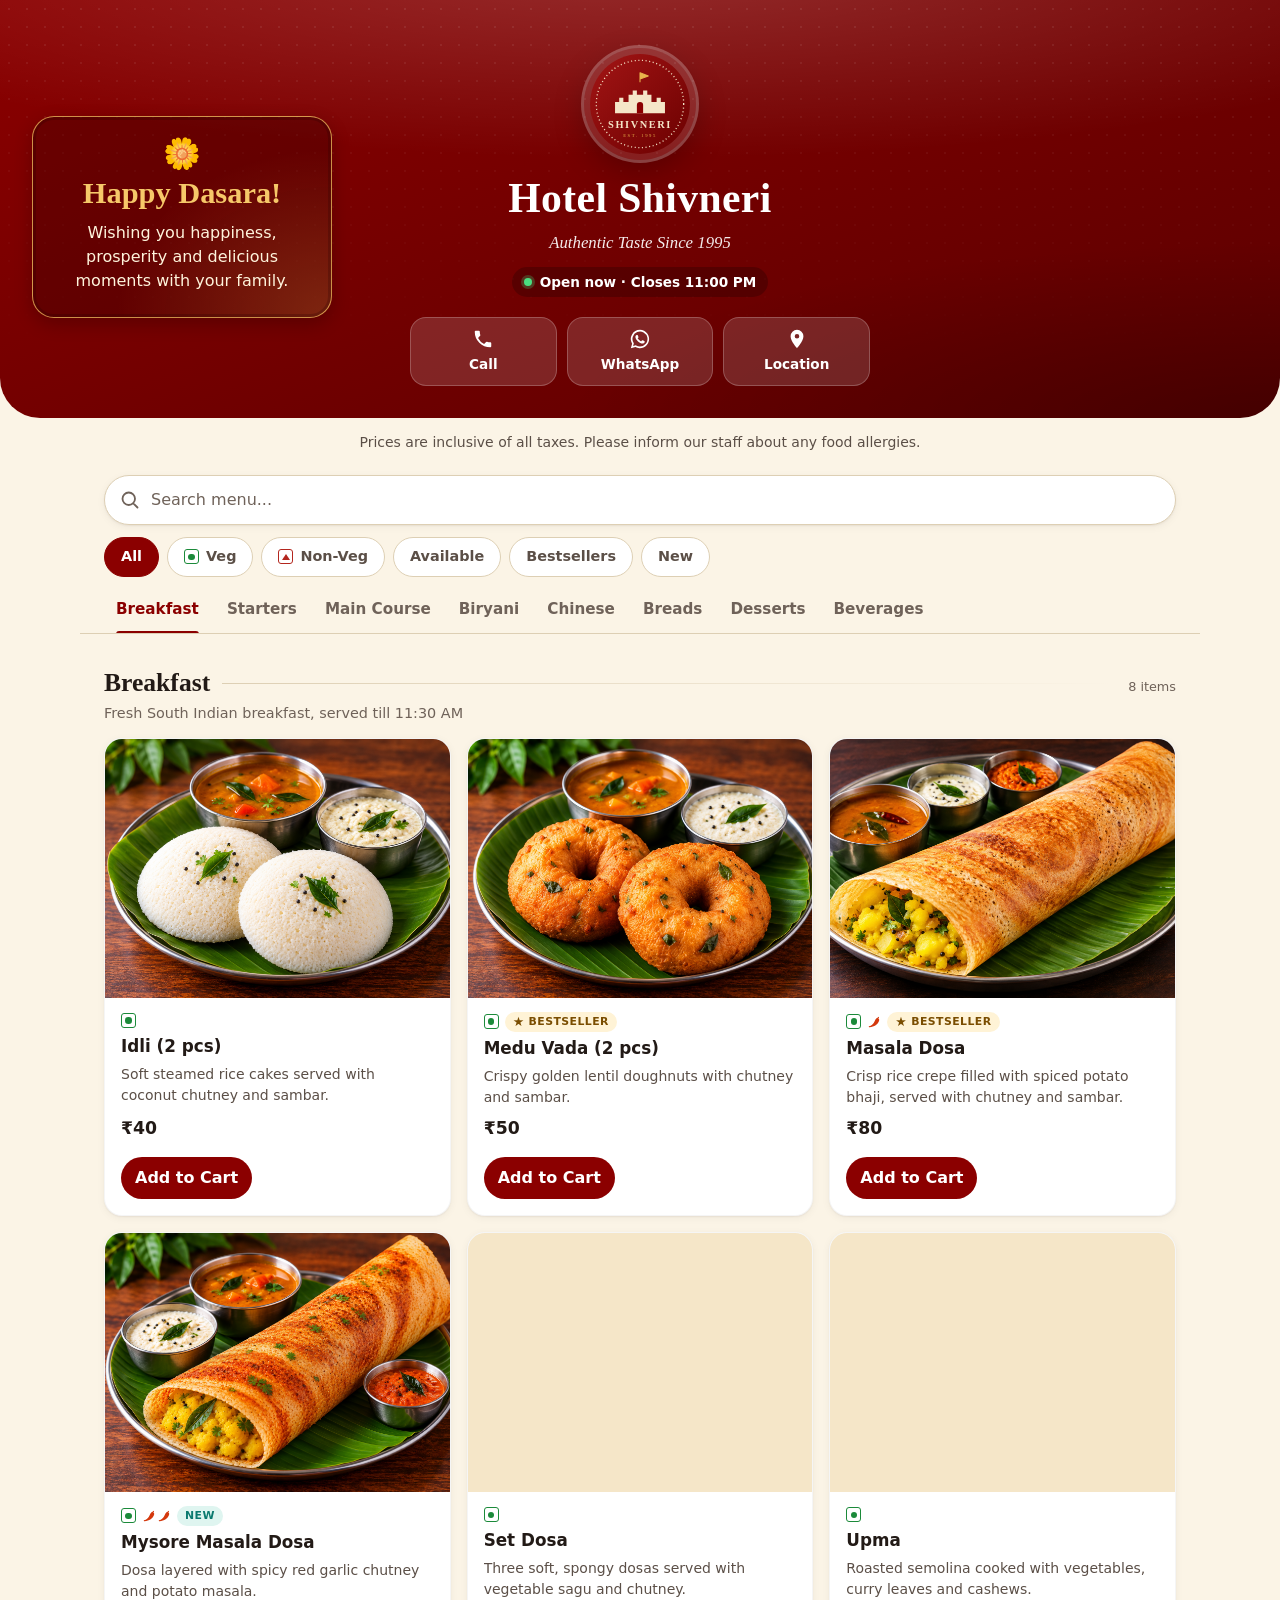
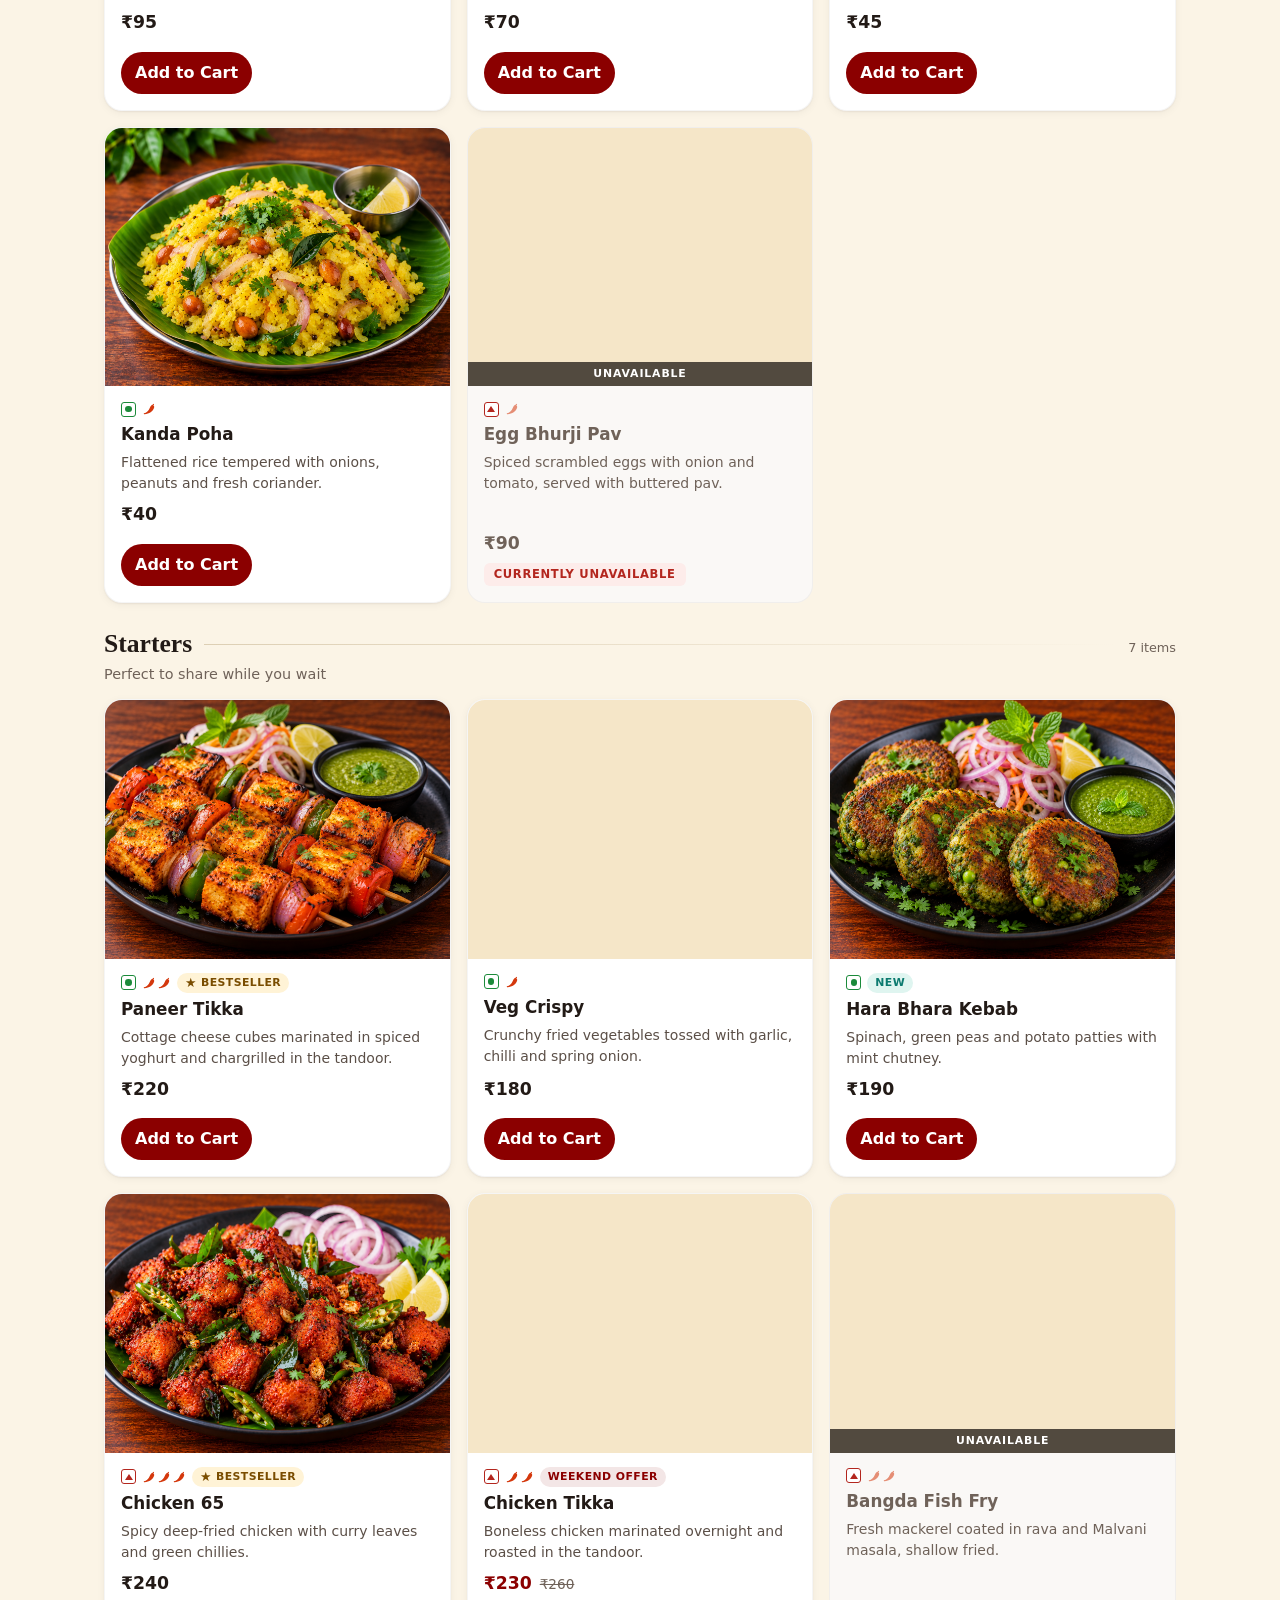
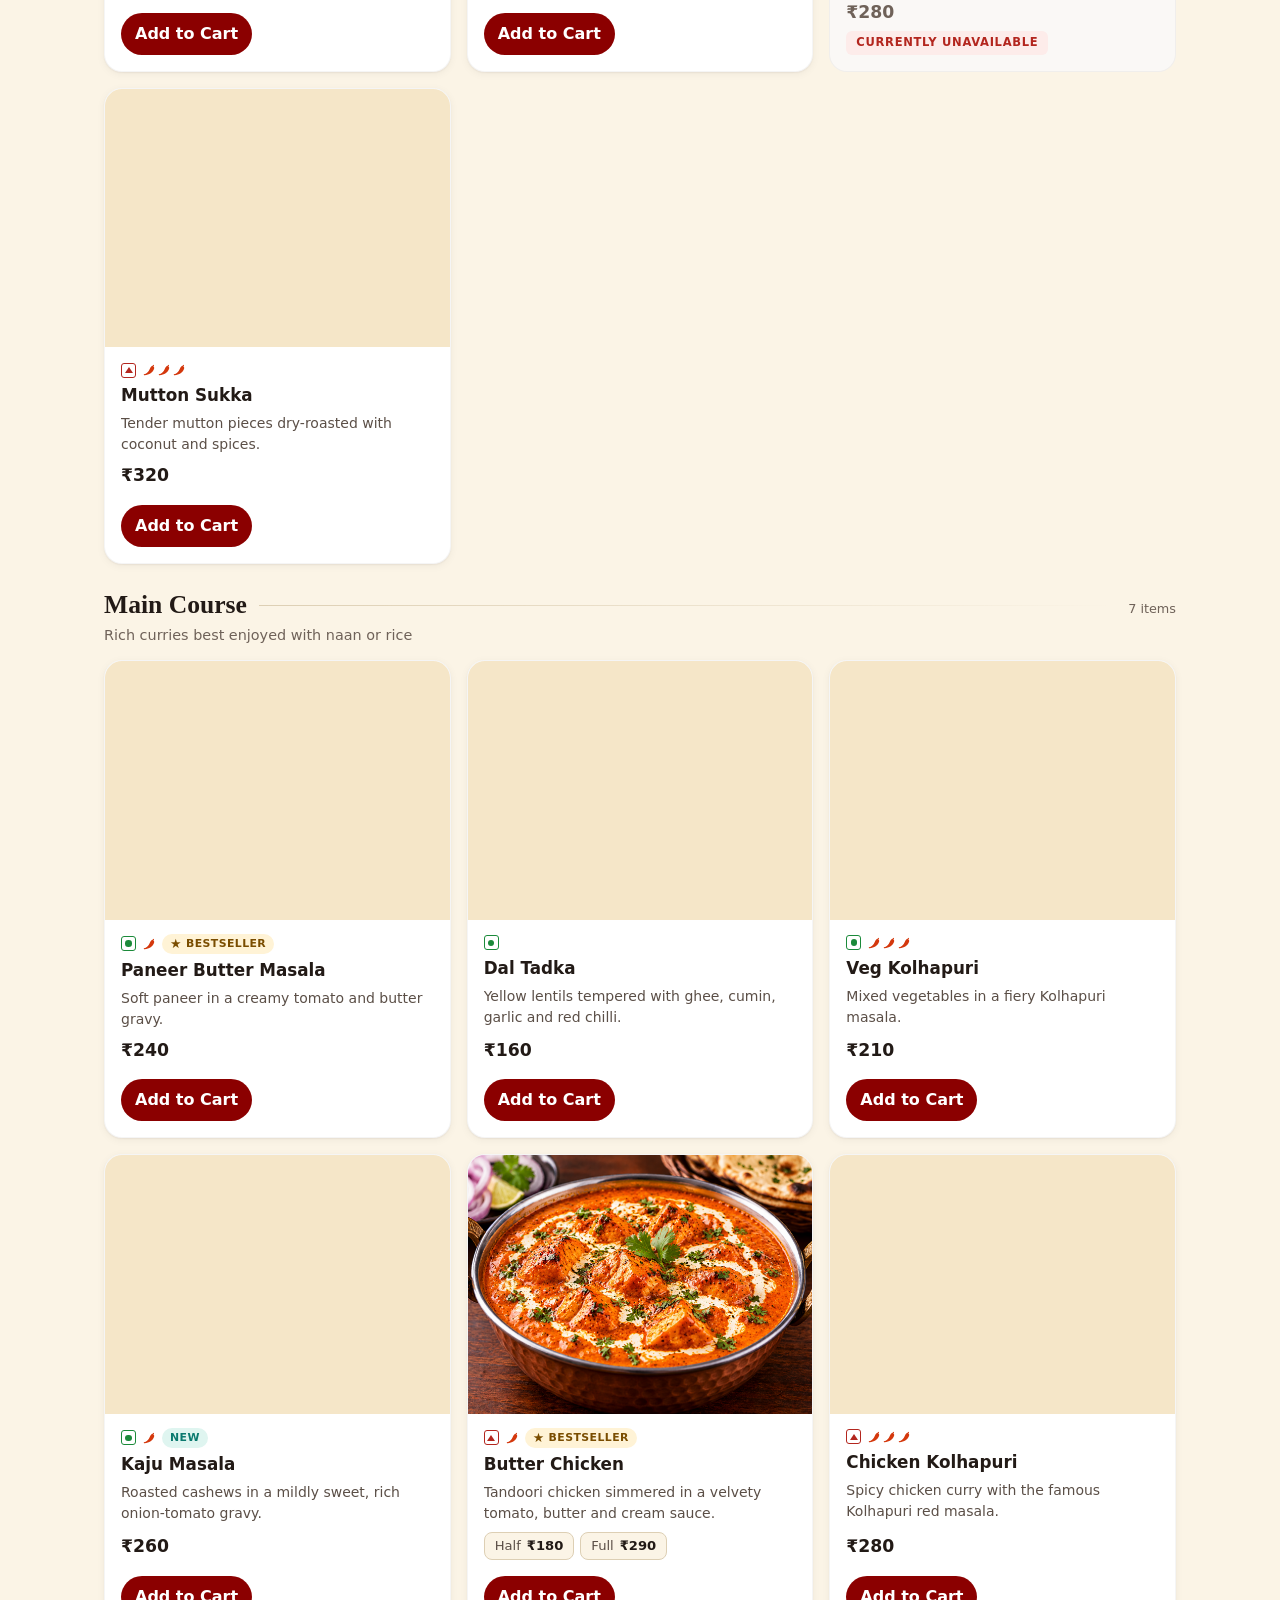
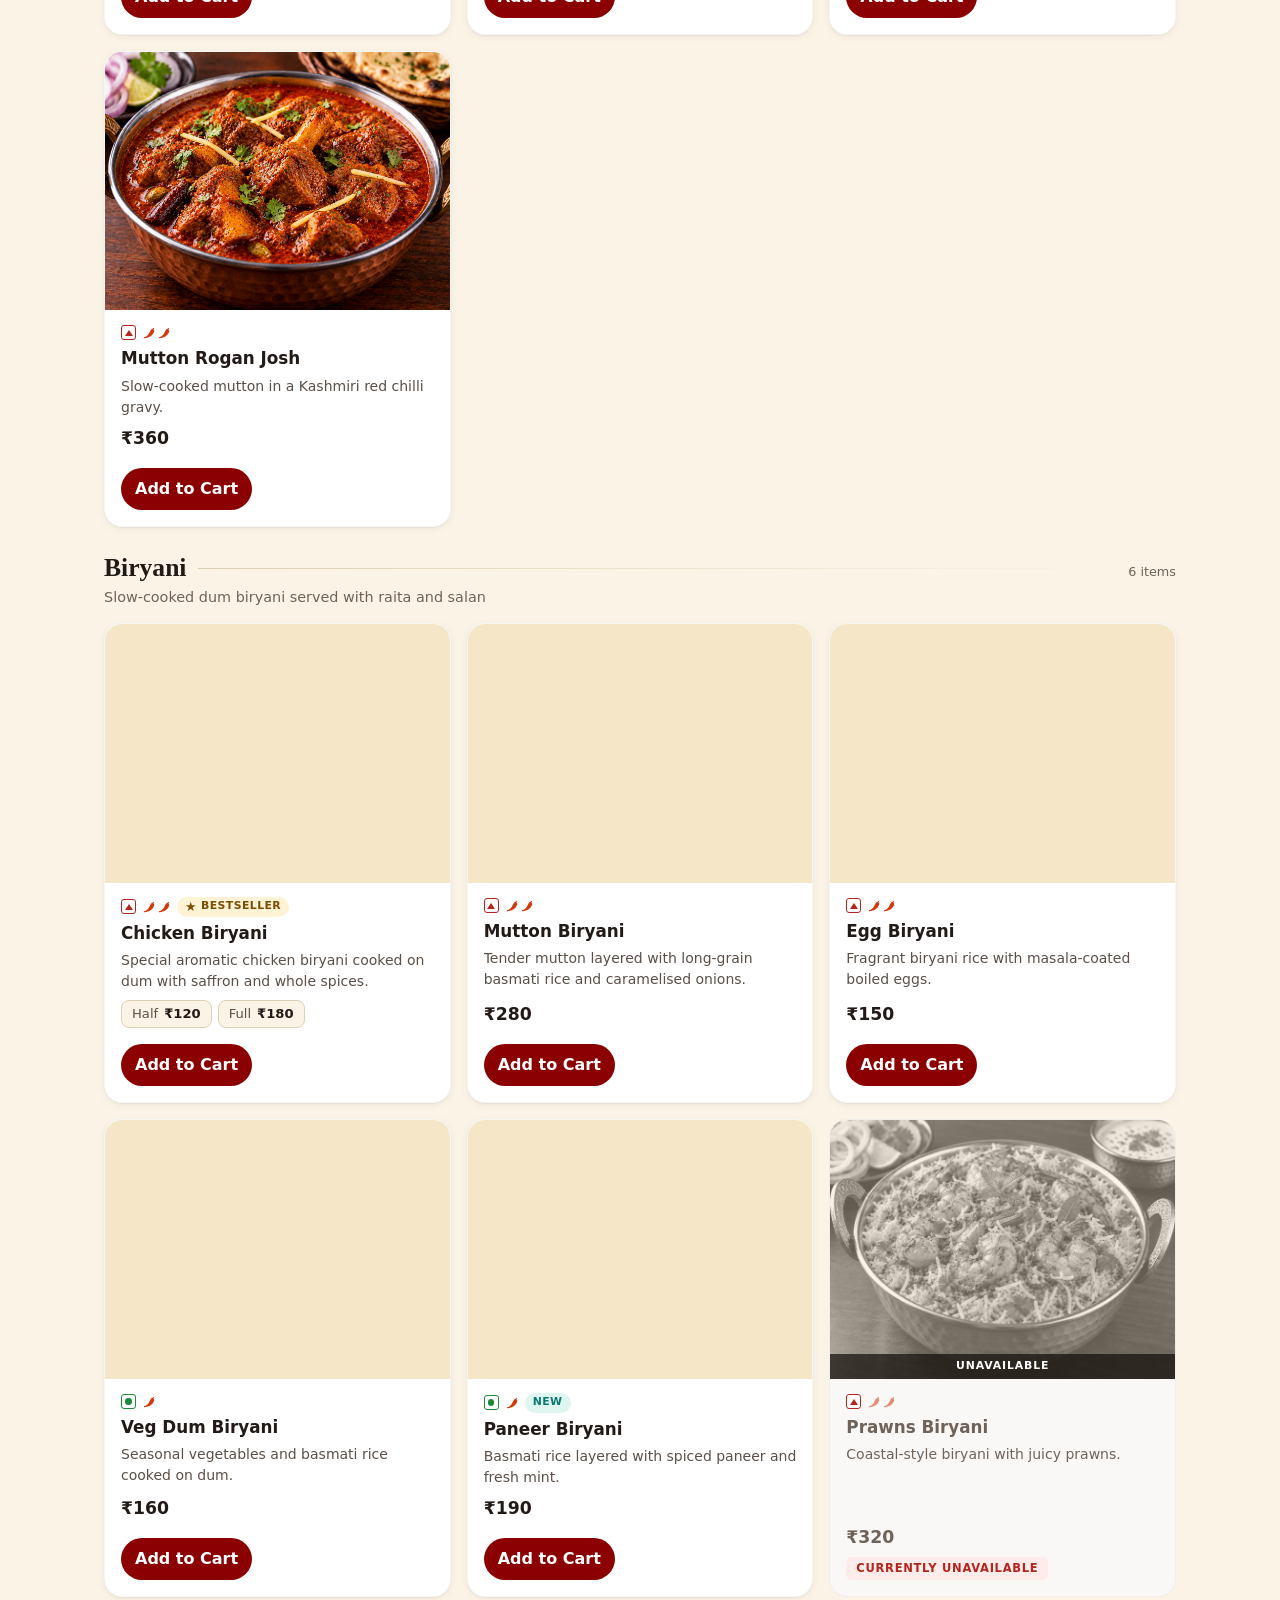
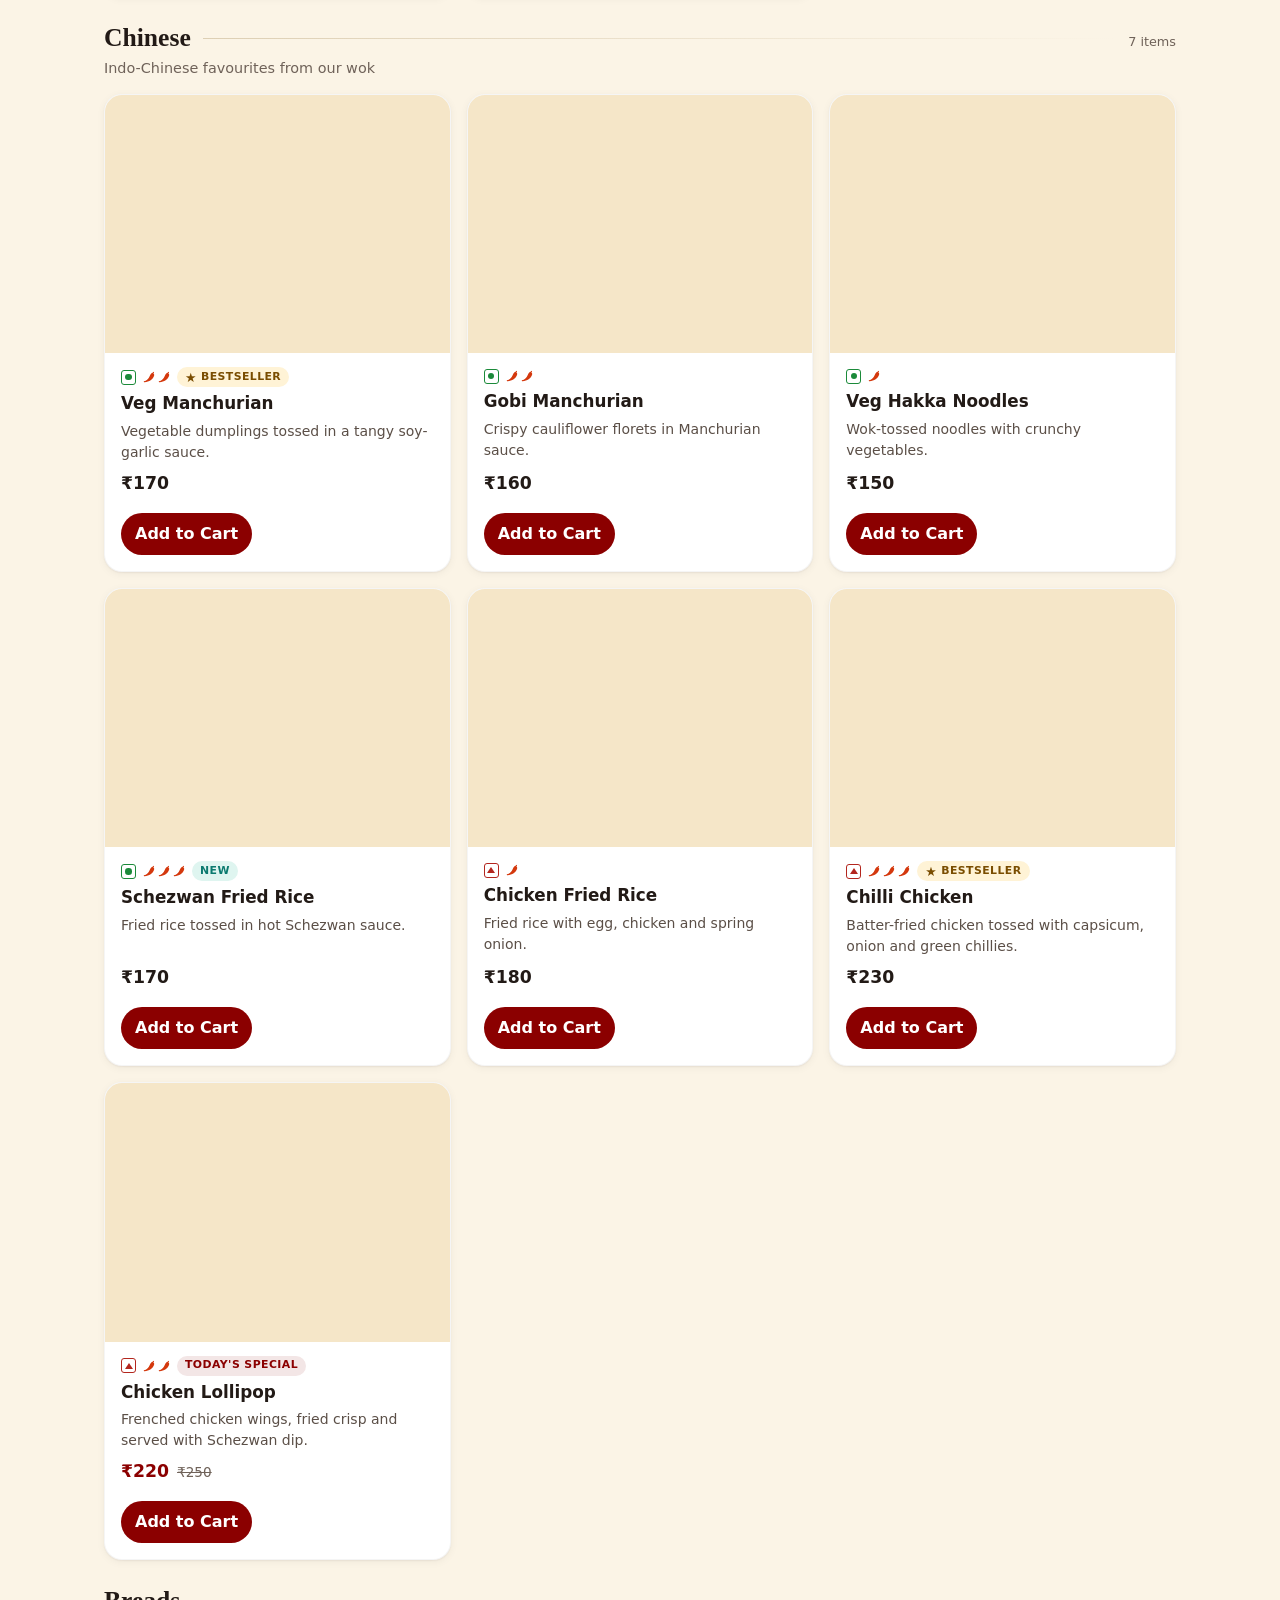
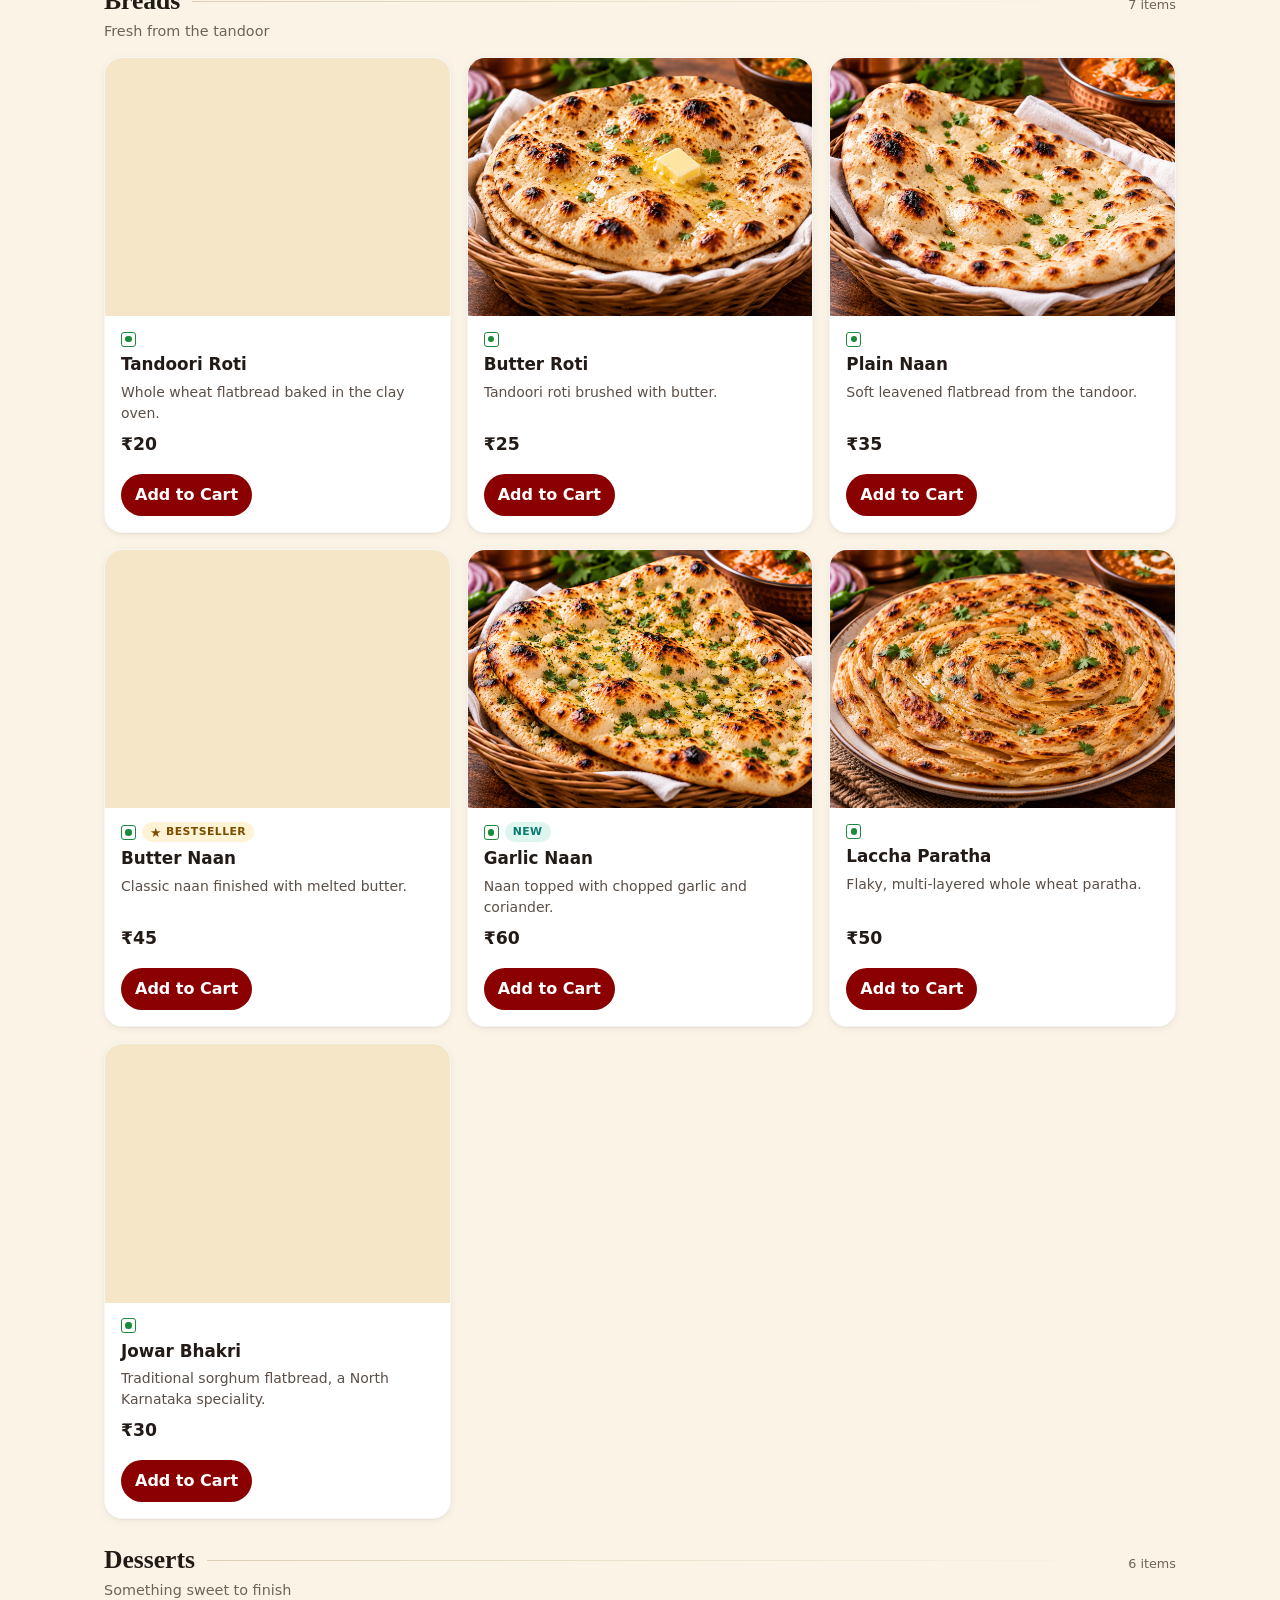
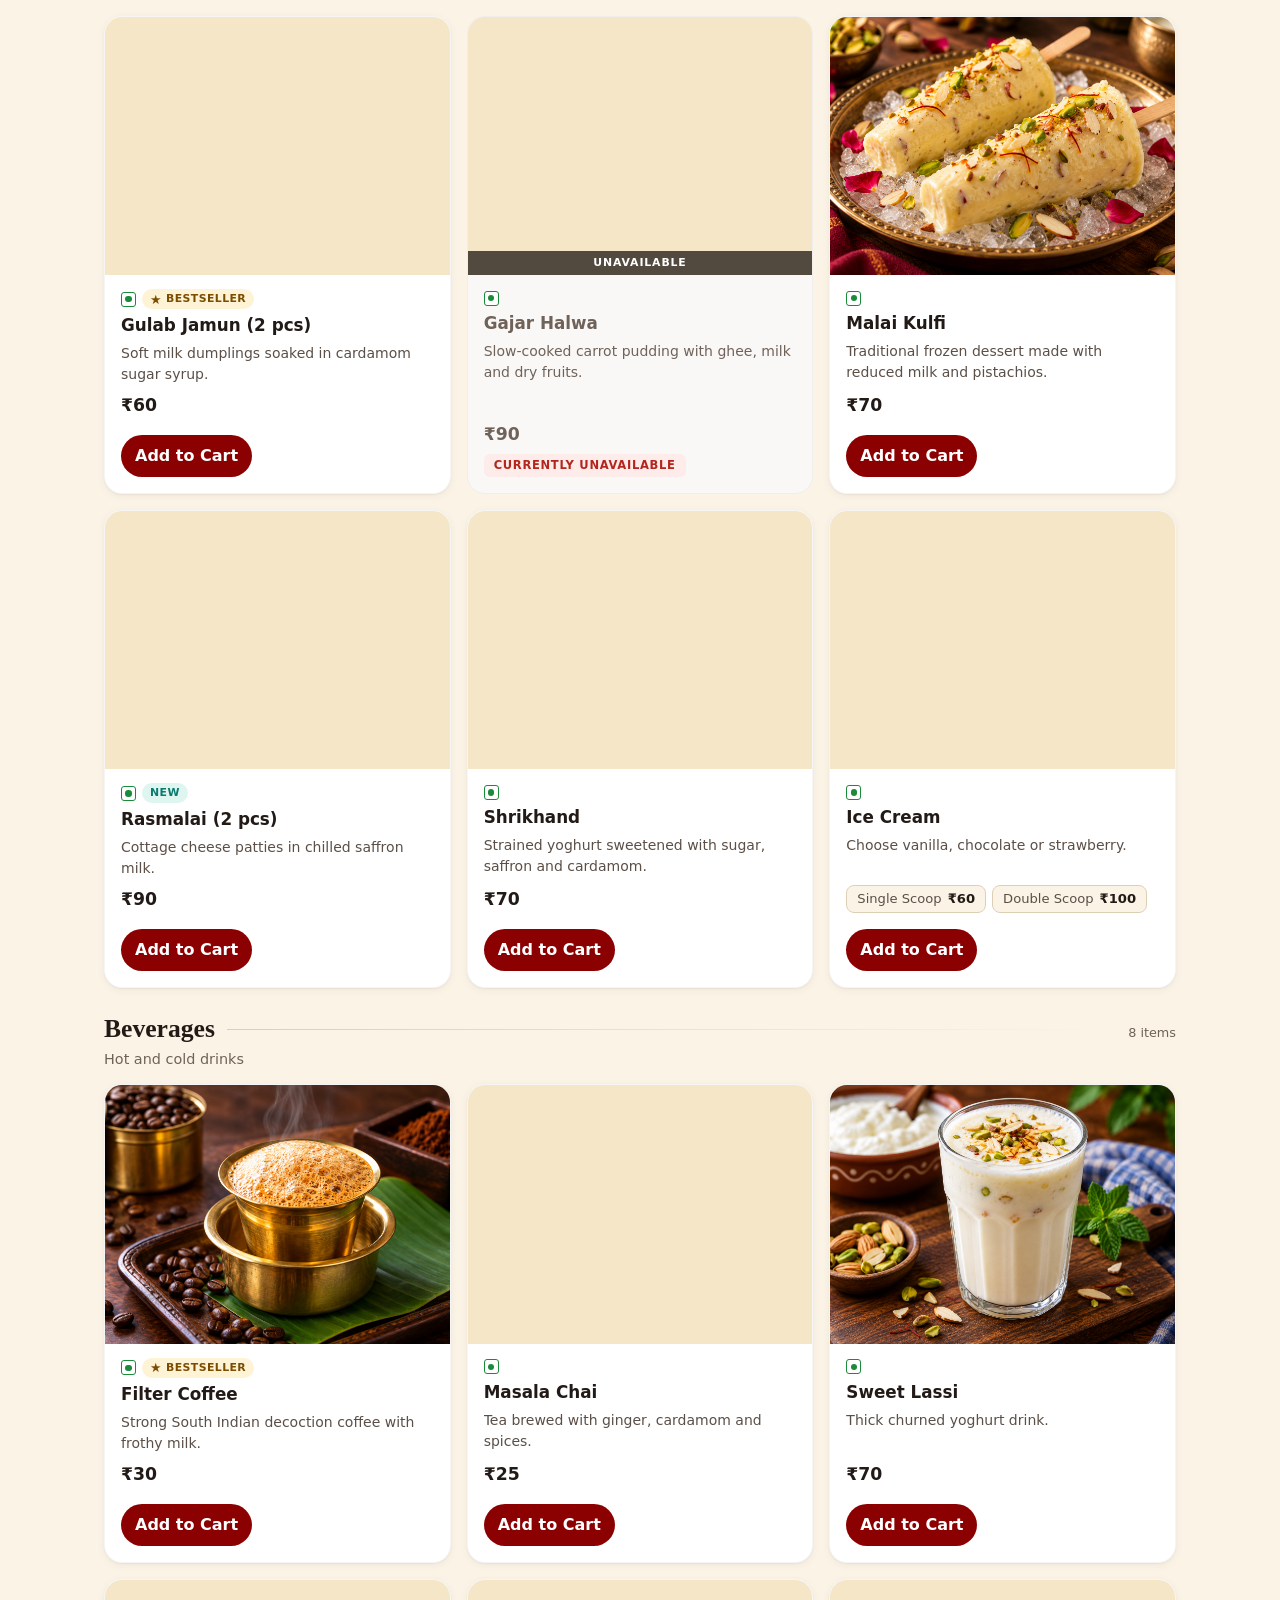
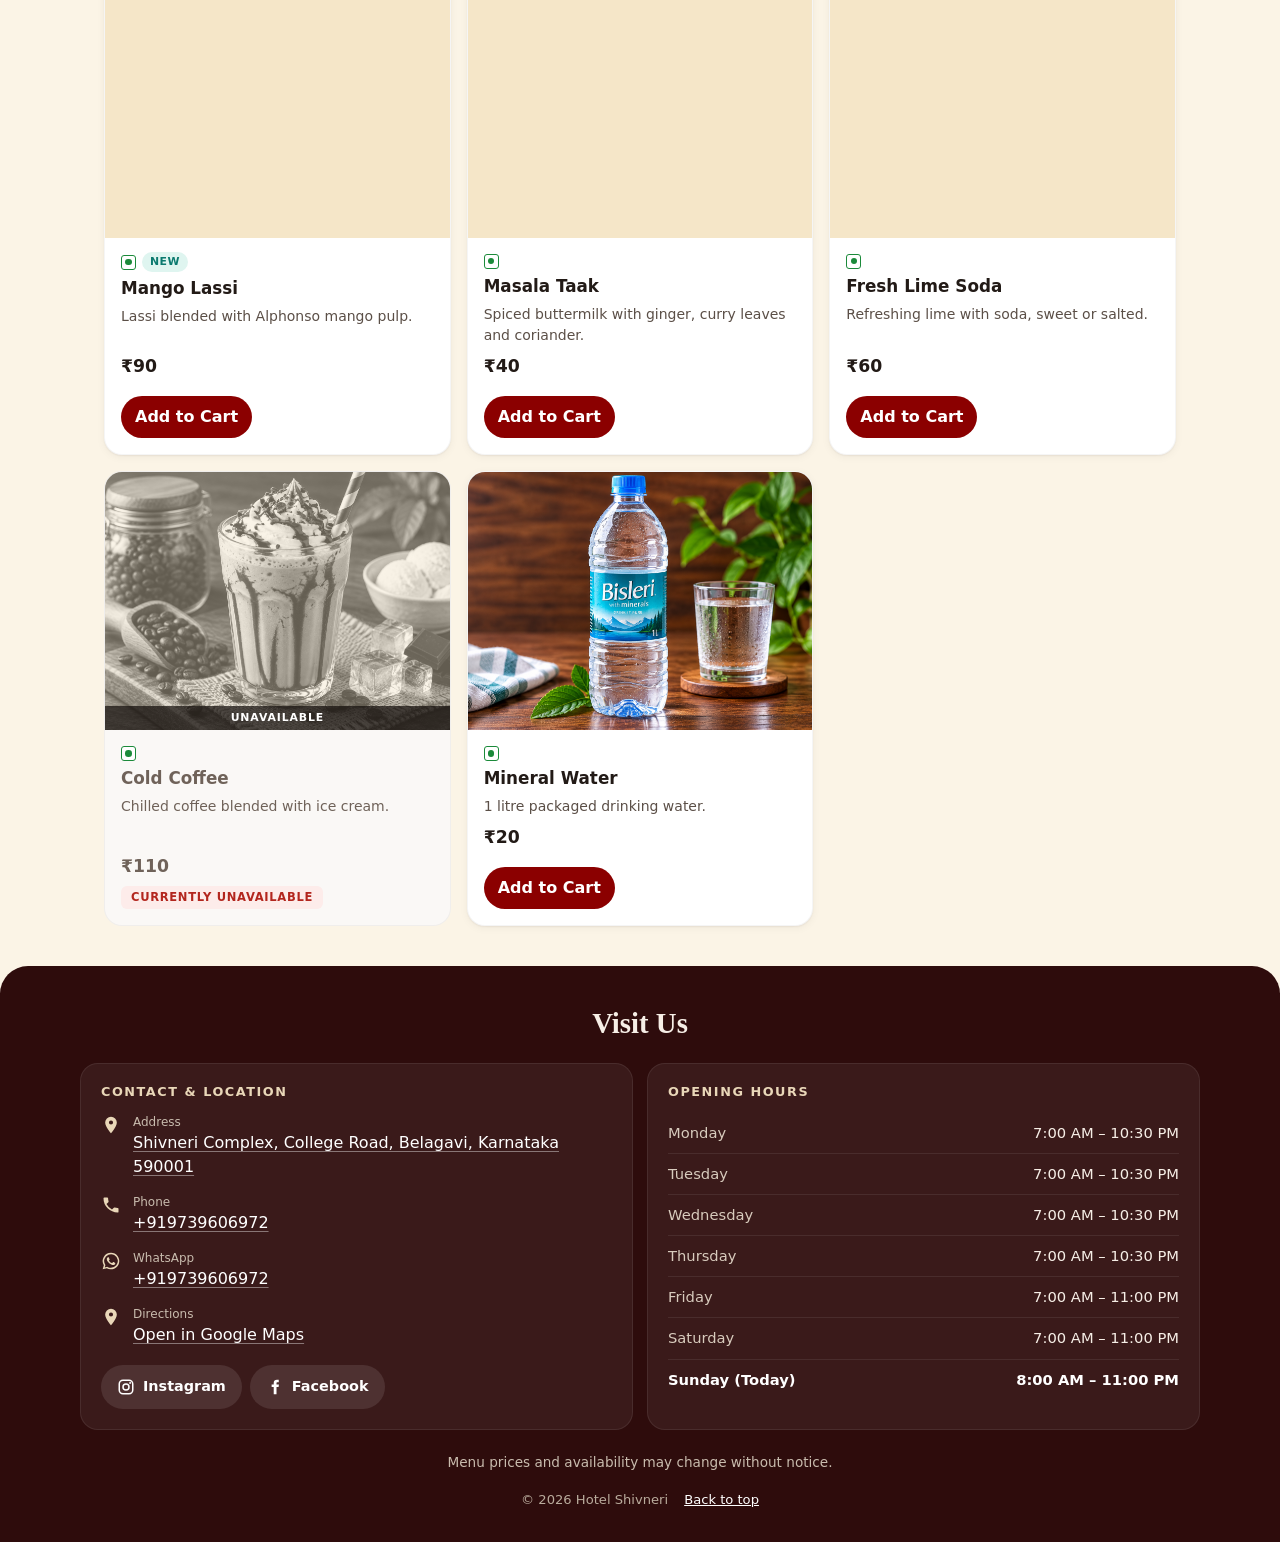
==== commit 66cb451f: "Add message ticker for restaurant announcements" ====
--- a/index.html
+++ b/index.html
@@ -63,7 +63,10 @@
       </div>
       <p class="festival__text" id="festival-text"></p>
     </aside>
-
+<div class="message-ticker" aria-label="Restaurant announcements">
+  <div class="message-ticker__track" id="messageTickerTrack"></div>
+</div>
+    
     <div class="hero__inner">
       <img class="hero__logo" id="restaurant-logo" src="" alt="" width="96" height="96" hidden>
       <h1 class="hero__name" id="restaurant-name">Our Menu</h1>
